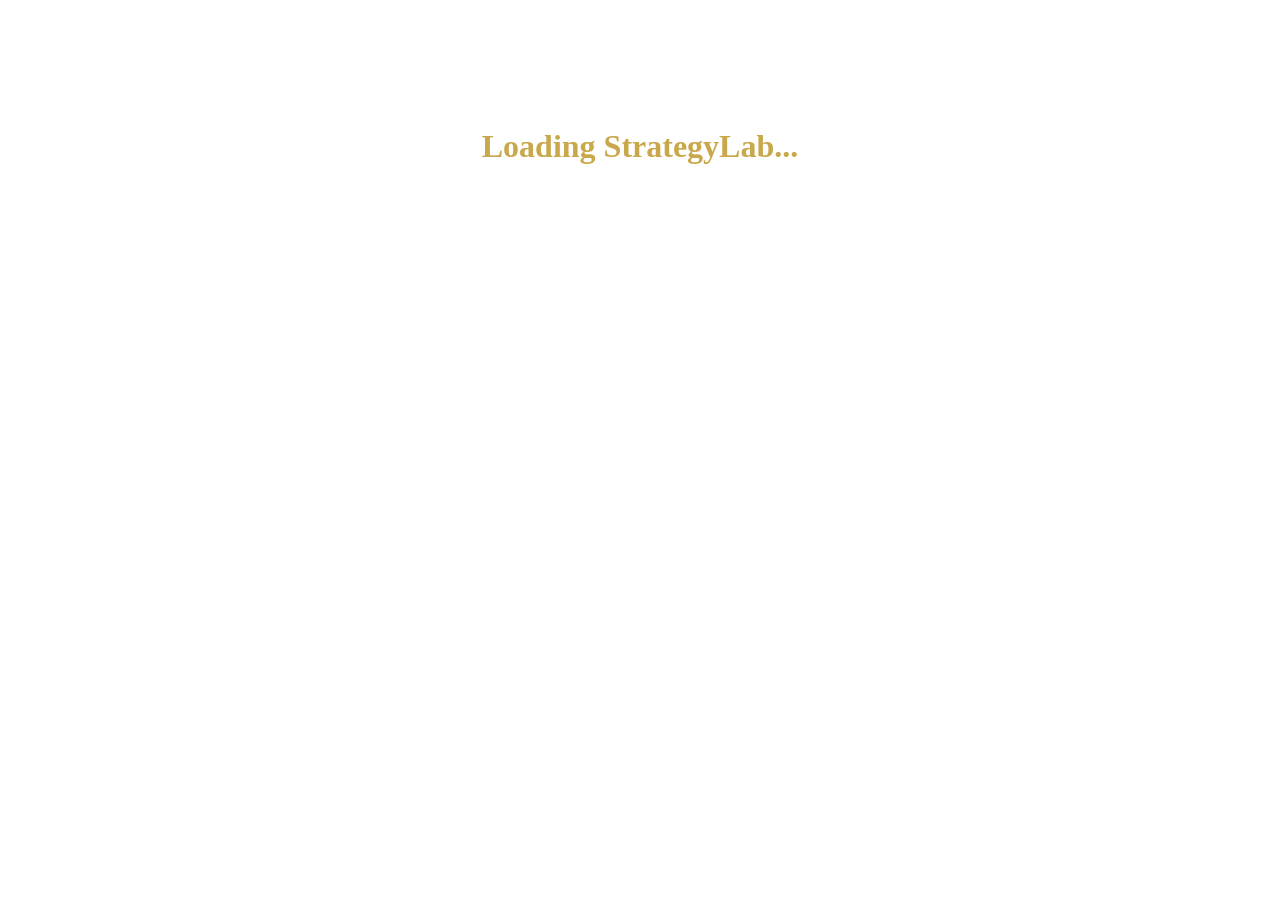
==== index.html @ dde0594e "il" ====
<!DOCTYPE html>
<html lang="en">
<head>
  <meta charset="UTF-8">
  <meta name="viewport" content="width=device-width, initial-scale=1.0, viewport-fit=cover">
  
  <title>StrategyLab | Web, Software, AI & Meta Ads Agency</title>
  <meta name="description" content="Websites, AI automation, and Meta Ads that drive leads.">
  
  <link rel="stylesheet" href="App.css">
  
  <script async src="https://www.googletagmanager.com/gtag/js?id=G-2X0BZXXEEJ"></script>
  <script>
    window.dataLayer = window.dataLayer || [];
    function gtag(){dataLayer.push(arguments);}
    gtag('js', new Date());
    gtag('config', 'G-2X0BZXXEEJ');
  </script>
</head>
<body>
  <div id="root">
    <div style="font-family:Georgia,serif;color:#c9a84c;text-align:center;padding:100px 20px">
      <h1>Loading StrategyLab...</h1>
    </div>
  </div>
  
  <script type="module">
    const React = await import('https://esm.sh/react@18').then(m => m.default);
    const { createRoot } = await import('https://esm.sh/react-dom@18/client');
    const ogl = await import('https://esm.sh/ogl').then(m => m.default);
    const { useState, useEffect, useRef } = React;
    
    function SoftAurora(props) {
      const { speed = 0.4, scale = 1.2, brightness = 0.8, color1 = '#ffffff', color2 = '#c9a84c' } = props;
      const containerRef = useRef(null);
      
      useEffect(() => {
        if (!containerRef.current) return;
        const container = containerRef.current;
        const renderer = new ogl.Renderer({ alpha: true, premultipliedAlpha: false });
        const gl = renderer.gl;
        gl.clearColor(0, 0, 0, 0);

        let program;
        let currentMouse = [0.5, 0.5];
        let targetMouse = [0.5, 0.5];
        
        function hexToVec3(hex) {
          const h = hex.replace('#', '');
          return [parseInt(h.slice(0, 2), 16) / 255, parseInt(h.slice(2, 4), 16) / 255, parseInt(h.slice(4, 6), 16) / 255];
        }

        const vertexShader = `
          attribute vec2 uv;
          attribute vec2 position;
          varying vec2 vUv;
          void main() { vUv = uv; gl_Position = vec4(position, 0, 1); }
        `;

        const fragmentShader = `
          precision highp float;
          uniform float uTime;
          uniform vec3 uResolution;
          uniform float uSpeed;
          uniform float uScale;
          uniform float uBrightness;
          uniform vec3 uColor1;
          uniform vec3 uColor2;
          uniform float uNoiseFreq;
          uniform float uNoiseAmp;
          uniform float uBandHeight;
          uniform float uBandSpread;
          uniform float uOctaveDecay;
          uniform float uLayerOffset;
          uniform float uColorSpeed;
          uniform vec2 uMouse;
          uniform float uMouseInfluence;
          uniform bool uEnableMouse;
          #define TAU 6.28318
          vec3 gradientHash(vec3 p) {
            p = vec3(dot(p, vec3(127.1, 311.7, 234.6)), dot(p, vec3(269.5, 183.3, 198.3)), dot(p, vec3(169.5, 283.3, 156.9)));
            vec3 h = fract(sin(p) * 43758.5453123);
            float phi = acos(2.0 * h.x - 1.0);
            float theta = TAU * h.y;
            return vec3(cos(theta) * sin(phi), sin(theta) * cos(phi), cos(phi));
          }
          float quinticSmooth(float t) { float t2 = t * t; float t3 = t * t2; return 6.0 * t3 * t2 - 15.0 * t2 * t2 + 10.0 * t3; }
          vec3 cosineGradient(float t, vec3 a, vec3 b, vec3 c, vec3 d) { return a + b * cos(TAU * (c * t + d)); }
          float perlin3D(float amplitude, float frequency, float px, float py, float pz) {
            float x = px * frequency; float y = py * frequency;
            float fx = floor(x); float fy = floor(y); float fz = floor(pz);
            float cx = ceil(x); float cy = ceil(y); float cz = ceil(pz);
            vec3 g000 = gradientHash(vec3(fx, fy, fz)); vec3 g100 = gradientHash(vec3(cx, fy, fz));
            vec3 g010 = gradientHash(vec3(fx, cy, fz)); vec3 g110 = gradientHash(vec3(cx, cy, fz));
            vec3 g001 = gradientHash(vec3(fx, fy, cz)); vec3 g101 = gradientHash(vec3(cx, fy, cz));
            vec3 g011 = gradientHash(vec3(fx, cy, cz)); vec3 g111 = gradientHash(vec3(cx, cy, cz));
            float d000 = dot(g000, vec3(x - fx, y - fy, pz - fz)); float d100 = dot(g100, vec3(x - cx, y - fy, pz - fz));
            float d010 = dot(g010, vec3(x - fx, y - cy, pz - fz)); float d110 = dot(g110, vec3(x - cx, y - cy, pz - fz));
            float d001 = dot(g001, vec3(x - fx, y - fy, pz - cz)); float d101 = dot(g101, vec3(x - cx, y - fy, pz - cz));
            float d011 = dot(g011, vec3(x - fx, y - cy, pz - cz)); float d111 = dot(g111, vec3(x - cx, y - cy, pz - cz));
            float sx = quinticSmooth(x - fx); float sy = quinticSmooth(y - fy); float sz = quinticSmooth(pz - fz);
            float lx00 = mix(d000, d100, sx); float lx10 = mix(d010, d110, sx);
            float lx01 = mix(d001, d101, sx); float lx11 = mix(d011, d111, sx);
            float ly0 = mix(lx00, lx10, sy); float ly1 = mix(lx01, lx11, sy);
            return amplitude * mix(ly0, ly1, sz);
          }
          float auroraGlow(float t, vec2 shift) {
            vec2 uv = gl_FragCoord.xy / uResolution.y;
            uv += shift; float noiseVal = 0.0; float freq = uNoiseFreq; float amp = uNoiseAmp;
            vec2 samplePos = uv * uScale;
            for (float i = 0.0; i < 3.0; i += 1.0) { noiseVal += perlin3D(amp, freq, samplePos.x, samplePos.y, t); amp *= uOctaveDecay; freq *= 2.0; }
            float yBand = uv.y * 10.0 - uBandHeight * 10.0;
            return 0.3 * max(exp(uBandSpread * (1.0 - 1.1 * abs(noiseVal + yBand))), 0.0);
          }
          void main() {
            vec2 uv = gl_FragCoord.xy / uResolution.xy; float t = uSpeed * 0.4 * uTime;
            vec2 shift = vec2(0.0);
            if (uEnableMouse) { shift = (uMouse - 0.5) * uMouseInfluence; }
            vec3 col = vec3(0.0);
            col += 0.99 * auroraGlow(t, shift) * cosineGradient(uv.x + uTime * uSpeed * 0.2 * uColorSpeed, vec3(0.5), vec3(0.5), vec3(1.0), vec3(0.3, 0.20, 0.20)) * uColor1;
            col += 0.99 * auroraGlow(t + uLayerOffset, shift) * cosineGradient(uv.x + uTime * uSpeed * 0.1 * uColorSpeed, vec3(0.5), vec3(0.5), vec3(2.0, 1.0, 0.0), vec3(0.5, 0.20, 0.25)) * uColor2;
            col *= uBrightness; float alpha = clamp(length(col), 0.0, 1.0); gl_FragColor = vec4(col, alpha);
          }
        `;

        function handleMouseMove(e) {
          const rect = gl.canvas.getBoundingClientRect();
          targetMouse = [(e.clientX - rect.left) / rect.width, 1.0 - (e.clientY - rect.top) / rect.height];
        }
        function handleMouseLeave() { targetMouse = [0.5, 0.5]; }
        function resize() { renderer.setSize(container.offsetWidth, container.offsetHeight); }
        window.addEventListener('resize', resize);
        resize();

        const geometry = new ogl.Triangle(gl);
        program = new ogl.Program(gl, {
          vertex: vertexShader,
          fragment: fragmentShader,
          uniforms: {
            uTime: { value: 0 },
            uResolution: { value: [gl.canvas.width, gl.canvas.height, gl.canvas.width / gl.canvas.height] },
            uSpeed: { value: speed },
            uScale: { value: scale },
            uBrightness: { value: brightness },
            uColor1: { value: hexToVec3(color1) },
            uColor2: { value: hexToVec3(color2) },
            uNoiseFreq: { value: 2.0 },
            uNoiseAmp: { value: 0.8 },
            uBandHeight: { value: 0.4 },
            uBandSpread: { value: 0.8 },
            uOctaveDecay: { value: 0.15 },
            uLayerOffset: { value: 0 },
            uColorSpeed: { value: 1.0 },
            uMouse: { value: new Float32Array([0.5, 0.5]) },
            uMouseInfluence: { value: 0.15 },
            uEnableMouse: { value: true }
          }
        });

        const mesh = new ogl.Mesh(gl, { geometry, program });
        container.appendChild(gl.canvas);
        gl.canvas.addEventListener('mousemove', handleMouseMove);
        gl.canvas.addEventListener('mouseleave', handleMouseLeave);

        let animationFrameId;
        function update(time) {
          animationFrameId = requestAnimationFrame(update);
          program.uniforms.uTime.value = time * 0.001;
          currentMouse[0] += 0.05 * (targetMouse[0] - currentMouse[0]);
          currentMouse[1] += 0.05 * (targetMouse[1] - currentMouse[1]);
          program.uniforms.uMouse.value[0] = currentMouse[0];
          program.uniforms.uMouse.value[1] = currentMouse[1];
          renderer.render({ scene: mesh });
        }
        requestAnimationFrame(update);

        return () => {
          cancelAnimationFrame(animationFrameId);
          window.removeEventListener('resize', resize);
          gl.canvas.removeEventListener('mousemove', handleMouseMove);
          gl.canvas.removeEventListener('mouseleave', handleMouseLeave);
          container.removeChild(gl.canvas);
        };
      }, []);

      return React.createElement('div', { ref: containerRef, className: 'soft-aurora-container' });
    }

    function App() {
      const [scrolled, setScrolled] = useState(false);
      
      useEffect(() => {
        const handleScroll = () => setScrolled(window.scrollY > 20);
        window.addEventListener('scroll', handleScroll);
        return () => window.removeEventListener('scroll', handleScroll);
      }, []);

      return React.createElement('div', null,
        React.createElement('a', { href: "#main-content", className: "skip-link" }, "Skip to main content"),
        React.createElement('header', { className: `header ${scrolled ? 'scrolled' : ''}`, role: "banner" },
          React.createElement('div', { className: "header-inner container" },
            React.createElement('a', { href: "#home", className: "logo" }, "Strategy", React.createElement('span', { className: "gold" }, "Lab")),
            React.createElement('nav', { className: "nav" },
              React.createElement('a', { href: "#services" }, "Services"),
              React.createElement('a', { href: "#pricing" }, "Pricing"),
              React.createElement('a', { href: "#portfolio" }, "Work"),
              React.createElement('a', { href: "get-a-quote.html" }, "Quote"),
              React.createElement('a', { href: "#contact" }, "Contact")
            )
          )
        ),
        React.createElement('main', { id: "main-content", role: "main" },
          React.createElement('section', { id: "home", className: "hero" },
            React.createElement('div', { className: "hero-background" },
              React.createElement(SoftAurora, { color1: "#ffffff", color2: "#c9a84c" })
            ),
            React.createElement('div', { className: "hero-content" },
              React.createElement('h1', { className: "hero-title" }, 
                "Websites, Ads & AI Systems", React.createElement('br'), 
                React.createElement('span', { className: "gold" }, "That Generate Leads")
              ),
              React.createElement('div', { className: "hero-cta" },
                React.createElement('a', { href: "https://wa.me/233530402249", className: "btn btn-whatsapp btn-hero-primary" }, "WhatsApp — Reach Out"),
                React.createElement('a', { href: "#contact", className: "btn btn-outline btn-hero-secondary" }, "Strategy Call")
              )
            )
          ),
          React.createElement('div', { className: "gold-rule" }),
          React.createElement('section', { className: "section-stats" },
            React.createElement('div', { className: "container" },
              React.createElement('div', { className: "stats-row" },
                React.createElement('div', { className: "stat-card" },
                  React.createElement('span', { className: "stat-num" }, React.createElement('span', { className: "counter", "data-target": "2.4", "data-prefix": "GHS ", "data-suffix": "M+" }, "GHS 0")),
                  React.createElement('span', { className: "stat-label" }, "Revenue generated")
                ),
                React.createElement('div', { className: "stat-card" },
                  React.createElement('span', { className: "stat-num" }, React.createElement('span', { className: "counter", "data-target": "14000", "data-suffix": "+" }, "0")),
                  React.createElement('span', { className: "stat-label" }, "Leads driven")
                ),
                React.createElement('div', { className: "stat-card" },
                  React.createElement('span', { className: "stat-num" }, React.createElement('span', { className: "counter", "data-target": "380", "data-prefix": "GHS ", "data-suffix": "K+" }, "GHS 0")),
                  React.createElement('span', { className: "stat-label" }, "Ad spend managed")
                )
              )
            )
          ),
          React.createElement('div', { className: "gold-rule" }),
          React.createElement('section', { id: "services", className: "section section-dark" },
            React.createElement('div', { className: "container" },
              React.createElement('span', { className: "section-label-tag" }, "What we offer"),
              React.createElement('h2', { className: "section-title" }, "Four pillars of ", React.createElement('em', null, "growth")),
              React.createElement('div', { className: "services-grid" },
                React.createElement('article', { className: "card" }, React.createElement('span', { className: "card-num gold" }, "01"), React.createElement('h3', null, "Web Development"), React.createElement('p', null, "Conversion-first websites and landing funnels."), React.createElement('a', { href: "#contact", className: "link-gold" }, "Get a quote →")),
                React.createElement('article', { className: "card" }, React.createElement('span', { className: "card-num gold" }, "02"), React.createElement('h3', null, "Software Development"), React.createElement('p', null, "Custom web apps and platforms."), React.createElement('a', { href: "#contact", className: "link-gold" }, "Get a quote →")),
                React.createElement('article', { className: "card" }, React.createElement('span', { className: "card-num gold" }, "03"), React.createElement('h3', null, "AI Automation"), React.createElement('p', null, "AI-powered workflows and pipelines."), React.createElement('a', { href: "#contact", className: "link-gold" }, "Get a quote →")),
                React.createElement('article', { className: "card" }, React.createElement('span', { className: "card-num gold" }, "04"), React.createElement('h3', null, "Meta Ads"), React.createElement('p', null, "FB/IG campaigns built for leads."), React.createElement('a', { href: "#contact", className: "link-gold" }, "Get a quote →"))
              ),
              React.createElement('div', { className: "section-cta" },
                React.createElement('a', { href: "https://wa.me/233530402249", className: "btn btn-whatsapp" }, "WhatsApp us"),
                React.createElement('a', { href: "#contact", className: "btn btn-gold" }, "Book strategy call")
              )
            )
          ),
          React.createElement('section', { id: "why-us", className: "section section-light" },
            React.createElement('div', { className: "container container-narrow" },
              React.createElement('span', { className: "section-label-tag" }, "Why StrategyLab"),
              React.createElement('h2', { className: "section-title" }, "Growth-focused ", React.createElement('em', null, "partner")),
              React.createElement('ul', { className: "why-us-list" },
                React.createElement('li', null, React.createElement('strong', { className: "gold" }, "Leads-first"), " — Every decision drives inquiries."),
                React.createElement('li', null, React.createElement('strong', { className: "gold" }, "Modern execution"), " — Professional, device-ready work."),
                React.createElement('li', null, React.createElement('strong', { className: "gold" }, "Clear process"), " — No jargon, you stay in the loop."),
                React.createElement('li', null, React.createElement('strong', { className: "gold" }, "Local expertise"), " — SMEs, gyms, schools, restaurants.")
              )
            )
          ),
          React.createElement('section', { id: "process", className: "section section-dark" },
            React.createElement('div', { className: "container" },
              React.createElement('span', { className: "section-label-tag" }, "How we work"),
              React.createElement('h2', { className: "section-title" }, "From brief to ", React.createElement('em', null, "launch"), " in 4 steps"),
              React.createElement('ol', { className: "process-list" },
                React.createElement('li', { className: "process-step" }, React.createElement('span', { className: "process-num" }, "01"), React.createElement('h3', null, "Discovery"), React.createElement('p', null, "We learn your business and goals.")),
                React.createElement('li', { className: "process-step" }, React.createElement('span', { className: "process-num" }, "02"), React.createElement('h3', null, "Strategy"), React.createElement('p', null, "We define the approach.")),
                React.createElement('li', { className: "process-step" }, React.createElement('span', { className: "process-num" }, "03"), React.createElement('h3', null, "Build & Launch"), React.createElement('p', null, "We design and launch.")),
                React.createElement('li', { className: "process-step" }, React.createElement('span', { className: "process-num" }, "04"), React.createElement('h3', null, "Optimize"), React.createElement('p', null, "We monitor and improve."))
              )
            )
          ),
          React.createElement('section', { id: "pricing", className: "section section-light" },
            React.createElement('div', { className: "container" },
              React.createElement('span', { className: "section-label-tag" }, "Pricing"),
              React.createElement('h2', { className: "section-title" }, "Pricing that fits your ", React.createElement('em', null, "budget")),
              React.createElement('div', { className: "pricing-dual" },
                React.createElement('article', { className: "pricing-dual-card" }, React.createElement('h3', { className: "pricing-dual-title" }, "One-time projects"), React.createElement('p', { className: "pricing-dual-note" }, "Fixed scope for launches."), React.createElement('a', { href: "get-a-quote.html", className: "btn btn-gold btn-full" }, "Get estimate")),
                React.createElement('article', { className: "pricing-dual-card pricing-dual-card--accent" }, React.createElement('h3', { className: "pricing-dual-title" }, "Monthly retainers"), React.createElement('p', { className: "pricing-dual-note" }, "Consistency and growth."), React.createElement('a', { href: "#contact", className: "btn btn-outline btn-full btn-outline--dark" }, "Book strategy call"))
              ),
              React.createElement('div', { className: "pricing-grid" },
                React.createElement('article', { className: "pricing-card" }, React.createElement('h3', { className: "pricing-name" }, "Launch"), React.createElement('p', { className: "pricing-for" }, "Social consistency"), React.createElement('ul', { className: "pricing-features" }, React.createElement('li', null, "Content calendar"), React.createElement('li', null, "Creative direction"), React.createElement('li', null, "Performance snapshot"))),
                React.createElement('article', { className: "pricing-card pricing-card--featured" }, React.createElement('span', { className: "pricing-ribbon" }, "Most booked"), React.createElement('h3', { className: "pricing-name" }, "Growth"), React.createElement('p', { className: "pricing-for" }, "Organic + paid"), React.createElement('ul', { className: "pricing-features" }, React.createElement('li', null, "Everything in Launch"), React.createElement('li', null, "Paid ads setup"), React.createElement('li', null, "Bi-weekly reviews"), React.createElement('li', null, "Landing alignment"))),
                React.createElement('article', { className: "pricing-card" }, React.createElement('h3', { className: "pricing-name" }, "Scale"), React.createElement('p', { className: "pricing-for" }, "Aggressive growth"), React.createElement('ul', { className: "pricing-features" }, React.createElement('li', null, "Multi-platform content"), React.createElement('li', null, "Full-funnel ads"), React.createElement('li', null, "Priority turnaround")))
              )
            )
          ),
          React.createElement('section', { id: "portfolio", className: "section section-reveal" },
            React.createElement('div', { className: "container" },
              React.createElement('span', { className: "section-label-tag" }, "Selected work"),
              React.createElement('h2', { className: "section-title" }, "Live projects"),
              React.createElement('div', { className: "portfolio-grid" },
                React.createElement('a', { href: "https://kaizennights.com/", target: "_blank", rel: "noopener noreferrer", className: "portfolio-card" }, React.createElement('h3', null, "Kaizen Nights"), React.createElement('span', { className: "portfolio-cat" }, "Events · Web Dev")),
                React.createElement('a', { href: "https://rodbak.github.io/EATME/", target: "_blank", rel: "noopener noreferrer", className: "portfolio-card" }, React.createElement('h3', null, "EAT ME"), React.createElement('span', { className: "portfolio-cat" }, "Food · Web Dev")),
                React.createElement('a', { href: "https://rodbak.github.io/BoothAndBeyond/", target: "_blank", rel: "noopener noreferrer", className: "portfolio-card" }, React.createElement('h3', null, "Booths & Beyond"), React.createElement('span', { className: "portfolio-cat" }, "Events · Branding")),
                React.createElement('a', { href: "https://rodbak.github.io/OneManThousandWebsite/", target: "_blank", rel: "noopener noreferrer", className: "portfolio-card" }, React.createElement('h3', null, "One Man Thousand"), React.createElement('span', { className: "portfolio-cat" }, "Community · Web Dev")),
                React.createElement('a', { href: "https://tmtodds.vercel.app/", target: "_blank", rel: "noopener noreferrer", className: "portfolio-card" }, React.createElement('h3', null, "TMTODDS"), React.createElement('span', { className: "portfolio-cat" }, "Sports · Software")),
                React.createElement('a', { href: "https://tmtvotes.vercel.app/", target: "_blank", rel: "noopener noreferrer", className: "portfolio-card" }, React.createElement('h3', null, "TMT Votes"), React.createElement('span', { className: "portfolio-cat" }, "Web App · Software"))
              )
            )
          ),
          React.createElement('section', { id: "contact", className: "contact-section" },
            React.createElement('div', { className: "container container-narrow" },
              React.createElement('span', { className: "section-label-tag" }, "Get in touch"),
              React.createElement('h2', { className: "section-title" }, "Ready to ", React.createElement('em', null, "grow")),
              React.createElement('div', { className: "contact-grid" },
                React.createElement('div', { className: "contact-aside" },
                  React.createElement('a', { href: "https://wa.me/233530402249", className: "btn btn-whatsapp btn-full" }, "WhatsApp — Chat now"),
                  React.createElement('div', { className: "contact-info" },
                    React.createElement('p', null, React.createElement('strong', { className: "gold" }, "WhatsApp:"), React.createElement('br'), React.createElement('a', { href: "https://wa.me/233530402249" }, "+233 530 402 249")),
                    React.createElement('p', null, React.createElement('strong', { className: "gold" }, "Email:"), React.createElement('br'), React.createElement('a', { href: "mailto:bakorodolph@gmail.com" }, "bakorodolph@gmail.com"))
                  )
                ),
                React.createElement('form', { className: "contact-form", action: "https://formspree.io/f/xjgayrwe", method: "post" },
                  React.createElement('label', { htmlFor: "name" }, "Name"),
                  React.createElement('input', { type: "text", id: "name", name: "name", required: true, placeholder: "Your name" }),
                  React.createElement('label', { htmlFor: "contact-email" }, "Email"),
                  React.createElement('input', { type: "email", id: "contact-email", name: "email", required: true, placeholder: "you@company.com" }),
                  React.createElement('label', { htmlFor: "service" }, "Service needed"),
                  React.createElement('select', { id: "service", name: "service", required: true },
                    React.createElement('option', { value: "" }, "Select one"),
                    React.createElement('option', { value: "Web Development" }, "Web Development"),
                    React.createElement('option', { value: "Software Development" }, "Software Development"),
                    React.createElement('option', { value: "AI & System Automation" }, "AI & System Automation"),
                    React.createElement('option', { value: "Meta Ads" }, "Meta Ads")
                  ),
                  React.createElement('button', { type: "submit", className: "btn btn-gold btn-full" }, "Send request")
                )
              )
            )
          )
        ),
        React.createElement('footer', { className: "footer" },
          React.createElement('div', { className: "container footer-inner" },
            React.createElement('a', { href: "#home", className: "logo" }, "Strategy", React.createElement('span', { className: "gold" }, "Lab")),
            React.createElement('p', { className: "footer-tagline" }, "Web, software, AI & ads for lead generation in Ghana."),
            React.createElement('nav', { className: "footer-nav" },
              React.createElement('a', { href: "#services" }, "Services"),
              React.createElement('a', { href: "#pricing" }, "Pricing"),
              React.createElement('a', { href: "#portfolio" }, "Work"),
              React.createElement('a', { href: "get-a-quote.html" }, "Quote"),
              React.createElement('a', { href: "#contact" }, "Contact")
            ),
            React.createElement('p', { className: "footer-copy" }, "© 2026 StrategyLab. All rights reserved.")
          )
        )
      );
    }

    createRoot(document.getElementById('root')).render(React.createElement(App));
  </script>
</body>
</html>
---- App.css ----
/* StrategyLab — Minimalist White + Gold Redesign
   Light background with aurora accents */

@import url('https://fonts.googleapis.com/css2?family=Cormorant+Garamond:ital,wght@0,300;0,400;1,300;1,400&family=Syne:wght@500;600;700;800&family=Plus+Jakarta+Sans:ital,wght@0,400;0,500;0,600;0,700;1,500&display=swap');

:root {
  --bg: #ffffff;
  --bg-elev: #fafafa;
  --bg-card: #ffffff;
  --bg-card-2: #f5f5f5;
  --surface: rgba(0, 0, 0, 0.02);
  --surface-2: rgba(0, 0, 0, 0.04);
  --text: #1a1a1a;
  --text-muted: #555555;
  --text-muted-2: #777777;
  --border: rgba(0, 0, 0, 0.08);
  --border-2: rgba(0, 0, 0, 0.12);
  --gold: #c9a84c;
  --gold-light: #e8c96a;
  --gold-dim: #a88b3d;
  --gold-pale: rgba(201, 168, 76, 0.1);
  --shadow: 0 4px 24px rgba(0, 0, 0, 0.08);
  --shadow-soft: 0 2px 12px rgba(0, 0, 0, 0.05);
  --radius: 16px;
  --container: 1120px;
  --section-y: clamp(3rem, 5vw, 4.5rem);
  --header-h: 64px;
}

*, *::before, *::after {
  box-sizing: border-box;
}

html {
  scroll-behavior: smooth;
  -webkit-text-size-adjust: 100%;
}

body {
  margin: 0;
  font-family: 'Plus Jakarta Sans', system-ui, sans-serif;
  color: var(--text);
  background: var(--bg);
  line-height: 1.6;
  min-height: 100vh;
  -webkit-font-smoothing: antialiased;
}

/* Skip link */
.skip-link {
  position: absolute;
  top: -100%;
  left: 1rem;
  z-index: 9999;
  background: var(--gold);
  color: #000;
  padding: 0.5rem 1rem;
  border-radius: var(--radius);
  font-weight: 700;
  font-size: 0.875rem;
  text-decoration: none;
}

.skip-link:focus {
  top: 1rem;
}

.container {
  width: 100%;
  max-width: var(--container);
  margin-inline: auto;
  padding-inline: clamp(1rem, 4vw, 2rem);
}

.container-narrow {
  max-width: 720px;
}

.gold { color: var(--gold); }

/* Header */
.header {
  position: fixed;
  top: 0;
  left: 0;
  right: 0;
  z-index: 500;
  height: var(--header-h);
  background: rgba(255, 255, 255, 0.85);
  backdrop-filter: blur(12px);
  border-bottom: 1px solid transparent;
  transition: background 0.3s, border-color 0.3s;
}

.header.scrolled {
  background: rgba(255, 255, 255, 0.96);
  border-color: var(--border);
}

.header-inner {
  height: 100%;
  display: flex;
  align-items: center;
  justify-content: space-between;
  gap: 1.5rem;
}

.logo {
  font-family: 'Syne', system-ui, sans-serif;
  font-size: 1.1rem;
  font-weight: 800;
  letter-spacing: 0.04em;
  text-transform: uppercase;
  color: var(--text);
  text-decoration: none;
}

.logo .gold { color: var(--gold); }

.nav {
  display: flex;
  align-items: center;
  gap: 1.75rem;
}

.nav a {
  font-size: 0.8rem;
  letter-spacing: 0.06em;
  text-transform: uppercase;
  font-weight: 600;
  color: var(--text-muted);
  text-decoration: none;
  transition: color 0.2s;
}

.nav a:hover { color: var(--gold); }

.locale-controls {
  display: flex;
  gap: 0.5rem;
}

.locale-select {
  font-size: 0.72rem;
  padding: 0.3rem 0.55rem;
  background: var(--surface);
  border: 1px solid var(--border);
  border-radius: 8px;
  color: var(--text-muted);
  cursor: pointer;
  font-weight: 600;
}

.menu-btn {
  display: none;
  flex-direction: column;
  justify-content: center;
  gap: 5px;
  width: 40px;
  height: 40px;
  background: none;
  border: none;
  cursor: pointer;
}

.menu-btn span {
  display: block;
  width: 100%;
  height: 2px;
  background: var(--text);
  border-radius: 2px;
}

.nav-mobile {
  display: none;
  flex-direction: column;
  gap: 0.5rem;
  padding: 1rem;
  background: var(--bg);
  border-bottom: 1px solid var(--border);
}

.nav-mobile.open { display: flex; }

.nav-mobile a {
  font-size: 0.9rem;
  font-weight: 600;
  color: var(--text-muted);
  text-decoration: none;
  padding: 0.5rem 0;
  border-bottom: 1px solid var(--border);
}

/* Buttons */
.btn {
  display: inline-flex;
  align-items: center;
  justify-content: center;
  gap: 0.45rem;
  padding: 0.7rem 1.5rem;
  border-radius: 999px;
  font-family: inherit;
  font-weight: 700;
  font-size: 0.875rem;
  text-decoration: none;
  cursor: pointer;
  border: none;
  transition: all 0.2s;
  white-space: nowrap;
}

.btn:hover { transform: translateY(-2px); }

.btn-gold {
  background: var(--gold);
  color: #000;
}

.btn-gold:hover {
  background: var(--gold-light);
  box-shadow: 0 4px 16px rgba(201, 168, 76, 0.25);
}

.btn-outline {
  background: transparent;
  color: var(--text);
  border: 1.5px solid var(--border);
}

.btn-outline:hover {
  border-color: var(--gold);
  color: var(--gold);
}

.btn-outline--dark {
  border-color: var(--border-2);
  color: var(--text);
}

.btn-outline--dark:hover {
  border-color: var(--gold);
  color: var(--gold);
}

.btn-whatsapp {
  background: #25d366;
  color: #fff;
}

.btn-whatsapp:hover {
  background: #1ebe5c;
}

.btn-sm { padding: 0.48rem 1.1rem; font-size: 0.78rem; }
.btn-full { width: 100%; justify-content: center; }
.btn-hero-primary { padding: 0.85rem 2rem; font-size: 1rem; }
.btn-hero-secondary { padding: 0.85rem 2rem; font-size: 1rem; }

/* Sections */
.section {
  padding: var(--section-y) 0;
}

.section-dark {
  background: rgba(0, 0, 0, 0.02);
}

.section-light {
  background: rgba(0, 0, 0, 0.015);
}

/* Typography */
.section-title {
  font-family: 'Syne', system-ui, sans-serif;
  font-size: clamp(1.8rem, 3.8vw, 2.6rem);
  font-weight: 800;
  letter-spacing: -0.03em;
  text-align: center;
  margin: 0 0 0.5rem;
}

.section-title em {
  font-style: italic;
  font-family: 'Cormorant Garamond', Georgia, serif;
  color: var(--gold-light);
}

.section-label-tag {
  font-size: 0.65rem;
  letter-spacing: 0.22em;
  text-transform: uppercase;
  color: var(--gold);
  font-weight: 600;
  text-align: center;
  display: block;
  margin-bottom: 0.5rem;
}

/* HERO with Aurora Background */
.hero {
  min-height: 100vh;
  display: flex;
  align-items: center;
  justify-content: center;
  position: relative;
  padding-top: calc(var(--header-h) + 2rem);
}

.hero-background {
  position: absolute;
  inset: 0;
  z-index: 0;
}

.hero-content {
  position: relative;
  z-index: 1;
  text-align: center;
  max-width: 800px;
  padding: 0 clamp(1rem, 4vw, 2rem);
}

.hero-title {
  font-family: 'Cormorant Garamond', Georgia, serif;
  font-size: clamp(2.8rem, 7vw, 4.8rem);
  font-weight: 300;
  line-height: 1.08;
  letter-spacing: -0.01em;
  margin: 0 0 2rem;
  color: var(--text);
}

.hero-title .gold {
  font-style: italic;
  color: var(--gold-light);
}

.hero-cta {
  display: flex;
  gap: 0.75rem;
  justify-content: center;
  flex-wrap: wrap;
}

/* Gold Rule */
.gold-rule {
  height: 1px;
  background: linear-gradient(to right, transparent, var(--gold-dim) 30%, var(--gold) 50%, var(--gold-dim) 70%, transparent);
}

/* Stats */
.section-stats {
  padding: clamp(2.5rem, 5vw, 4rem) 0;
}

.stats-row {
  display: grid;
  grid-template-columns: repeat(3, 1fr);
  gap: 1px;
  background: var(--border);
  border: 1px solid var(--border);
  max-width: var(--container);
  margin-inline: auto;
}

.stat-card {
  background: var(--bg-card);
  padding: 2rem 1.5rem;
  text-align: center;
}

.stat-num {
  display: block;
  font-family: 'Cormorant Garamond', Georgia, serif;
  font-size: clamp(2.4rem, 5vw, 3.2rem);
  font-style: italic;
  color: var(--gold);
  line-height: 1;
  margin-bottom: 0.4rem;
}

.stat-label {
  font-size: 0.68rem;
  letter-spacing: 0.14em;
  text-transform: uppercase;
  color: var(--text-muted);
  font-weight: 700;
}

@media (max-width: 760px) {
  .stats-row { grid-template-columns: 1fr; }
}

/* Cards */
.card, .pricing-card {
  background: var(--bg-card);
  border: 1px solid var(--border);
  border-radius: var(--radius);
  box-shadow: var(--shadow);
  padding: 1.5rem;
  transition: transform 0.2s, box-shadow 0.2s, border-color 0.2s;
}

.card:hover, .pricing-card:hover {
  transform: translateY(-3px);
  border-color: var(--gold);
}

.card-num {
  display: inline-flex;
  align-items: center;
  justify-content: center;
  width: 36px;
  height: 36px;
  border-radius: 10px;
  border: 1px solid var(--gold-pale);
  background: var(--gold-pale);
  font-family: 'Syne', system-ui, sans-serif;
  font-weight: 800;
  font-size: 0.85rem;
  color: var(--gold);
}

.card h3 {
  font-family: 'Syne', system-ui, sans-serif;
  margin: 0.9rem 0 0.5rem;
  font-weight: 800;
  letter-spacing: -0.02em;
}

.card p { margin: 0 0 0.75rem; color: var(--text-muted); }

.link-gold { 
  color: var(--text); 
  font-weight: 700;
  text-decoration: none;
}

.link-gold:hover { color: var(--gold); }

/* Services Grid */
.services-grid {
  display: grid;
  grid-template-columns: repeat(4, 1fr);
  gap: 1rem;
}

@media (max-width: 920px) {
  .services-grid { grid-template-columns: repeat(2, 1fr); }
}

@media (max-width: 580px) {
  .services-grid { grid-template-columns: 1fr; }
}

/* Portfolio */
.portfolio-grid {
  display: grid;
  grid-template-columns: repeat(3, 1fr);
  gap: 1rem;
  max-width: 1080px;
  margin: 0 auto;
}

@media (max-width: 920px) {
  .portfolio-grid { grid-template-columns: repeat(2, 1fr); }
}

@media (max-width: 580px) {
  .portfolio-grid { grid-template-columns: 1fr; }
}

.portfolio-card {
  background: var(--bg-card);
  border: 1px solid var(--border);
  border-radius: var(--radius);
  padding: 1.5rem;
  text-decoration: none;
  color: inherit;
  transition: transform 0.2s, border-color 0.2s;
}

.portfolio-card:hover {
  transform: translateY(-2px);
  border-color: var(--gold);
}

.portfolio-card h3 {
  font-family: 'Syne', system-ui, sans-serif;
  margin: 0 0 0.3rem;
  font-weight: 800;
}

.portfolio-cat {
  font-size: 0.7rem;
  letter-spacing: 0.1em;
  text-transform: uppercase;
  color: var(--text-muted);
}

/* Pricing */
.pricing-dual {
  display: grid;
  grid-template-columns: repeat(2, 1fr);
  gap: 1rem;
  max-width: 900px;
  margin: 0 auto 1.5rem;
}

@media (max-width: 760px) {
  .pricing-dual { grid-template-columns: 1fr; }
}

.pricing-dual-card {
  background: var(--bg-card);
  border: 1px solid var(--border);
  border-radius: var(--radius);
  padding: 1.5rem;
}

.pricing-dual-card--accent {
  border-color: var(--gold);
  background: var(--gold-pale);
}

.pricing-dual-title {
  margin: 0 0 0.3rem;
  font-weight: 800;
  font-family: 'Syne', system-ui, sans-serif;
}

.pricing-dual-note {
  margin: 0 0 0.75rem;
  color: var(--text-muted);
}

.pricing-grid {
  display: grid;
  grid-template-columns: repeat(3, 1fr);
  gap: 1rem;
  max-width: 1080px;
  margin: 0 auto;
}

@media (max-width: 980px) {
  .pricing-grid { grid-template-columns: 1fr; }
}

.pricing-card--featured {
  border-color: var(--gold);
  background: var(--gold-pale);
}

.pricing-ribbon {
  position: absolute;
  top: 1rem;
  right: 1rem;
  padding: 0.3rem 0.65rem;
  border-radius: 999px;
  font-size: 0.65rem;
  font-weight: 800;
  background: var(--gold);
  color: #000;
}

.pricing-card-head { margin: 0 0 0.6rem; }

.pricing-name { margin: 0 0 0.25rem; font-family: 'Syne', system-ui, sans-serif; font-weight: 800; }

.pricing-for { margin: 0; color: var(--text-muted); font-weight: 600; }

.pricing-features {
  margin: 0 0 1rem;
  padding-left: 1.2rem;
  color: var(--text-muted);
}

.pricing-features li { margin: 0.35rem 0; }

/* Process */
.process-list {
  display: grid;
  grid-template-columns: repeat(4, 1fr);
  gap: 1rem;
  max-width: 100%;
  list-style: none;
  padding: 0;
  margin: 0;
}

@media (max-width: 920px) {
  .process-list { grid-template-columns: repeat(2, 1fr); }
}

@media (max-width: 580px) {
  .process-list { grid-template-columns: 1fr; }
}

.process-step {
  background: var(--bg-card);
  border: 1px solid var(--border);
  border-radius: var(--radius);
  padding: 1.5rem;
  transition: background 0.2s;
}

.process-step:hover { background: var(--bg-card-2); }

.process-num {
  display: block;
  font-family: 'Cormorant Garamond', Georgia, serif;
  font-style: italic;
  font-size: 2rem;
  color: var(--gold);
}

/* Why Us List */
.why-us-list {
  max-width: 680px;
  margin: 1.5rem auto 0;
  padding-left: 1.2rem;
}

.why-us-list li { margin: 0.5rem 0; }
.why-us-list li::marker { color: var(--gold); }

/* Contact */
.contact-section {
  padding: var(--section-y) 0;
}

.contact-grid {
  display: grid;
  grid-template-columns: 5fr 7fr;
  gap: 1.5rem;
}

@media (max-width: 920px) {
  .contact-grid { grid-template-columns: 1fr; }
}

.contact-form {
  background: var(--bg-card);
  border: 1px solid var(--border);
  border-radius: var(--radius);
  padding: 1.5rem;
}

.contact-info p {
  margin: 0 0 0.8rem;
  color: var(--text-muted);
}

.contact-info a {
  color: var(--text);
  text-decoration: none;
}

/* Forms */
label {
  display: block;
  margin: 0.65rem 0 0.35rem;
  color: var(--text-muted);
  font-weight: 700;
  font-size: 0.85rem;
}

input, select {
  width: 100%;
  padding: 0.8rem 1rem;
  border-radius: var(--radius);
  border: 1px solid var(--border);
  background: var(--surface);
  color: var(--text);
  font: inherit;
  outline: none;
}

input:focus, select:focus {
  border-color: var(--gold);
  box-shadow: 0 0 0 3px var(--gold-pale);
}

/* Footer */
.footer {
  padding: 2.5rem 0 3rem;
  border-top: 1px solid var(--border);
  background: var(--surface);
}

.footer-inner {
  display: flex;
  flex-direction: column;
  align-items: center;
  gap: 1rem;
  text-align: center;
}

.footer-tagline {
  margin: 0;
  color: var(--text-muted);
  font-weight: 600;
  font-size: 0.9rem;
}

.footer-nav {
  display: flex;
  flex-wrap: wrap;
  gap: 1rem;
  justify-content: center;
}

.footer-nav a {
  color: var(--text-muted);
  font-weight: 600;
  text-decoration: none;
}

.footer-nav a:hover { color: var(--gold); }

.footer-copy {
  margin: 0.5rem 0 0;
  color: var(--text-muted-2);
  font-size: 0.85rem;
}

/* Section CTA */
.section-cta {
  display: flex;
  gap: 0.75rem;
  justify-content: center;
  margin-top: 2rem;
  flex-wrap: wrap;
}

/* Responsive Navigation */
@media (max-width: 980px) {
  .nav { display: none; }
  .menu-btn { display: flex; }
}

/* Aurora container */
.soft-aurora-container {
  width: 100%;
  height: 100%;
}

/* Reduced Motion */
@media (prefers-reduced-motion: reduce) {
  * { transition: none !important; }
}
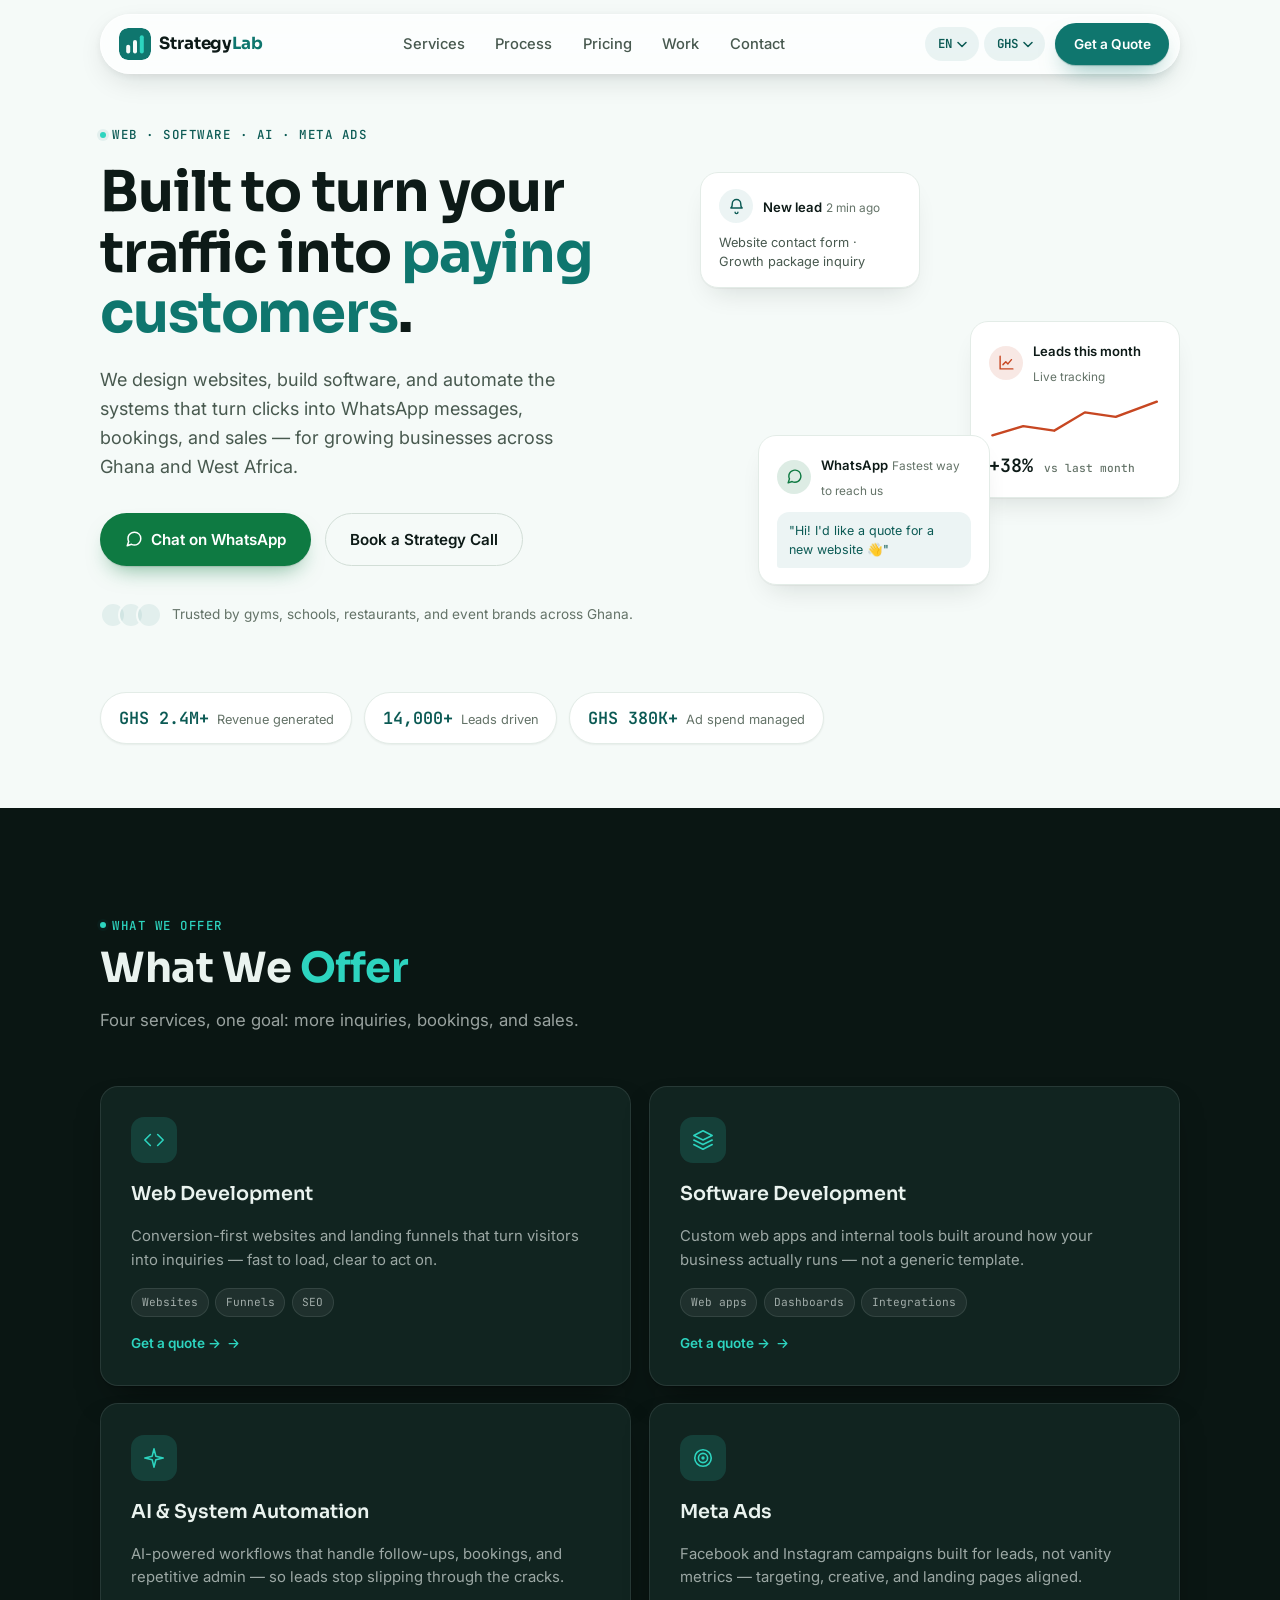
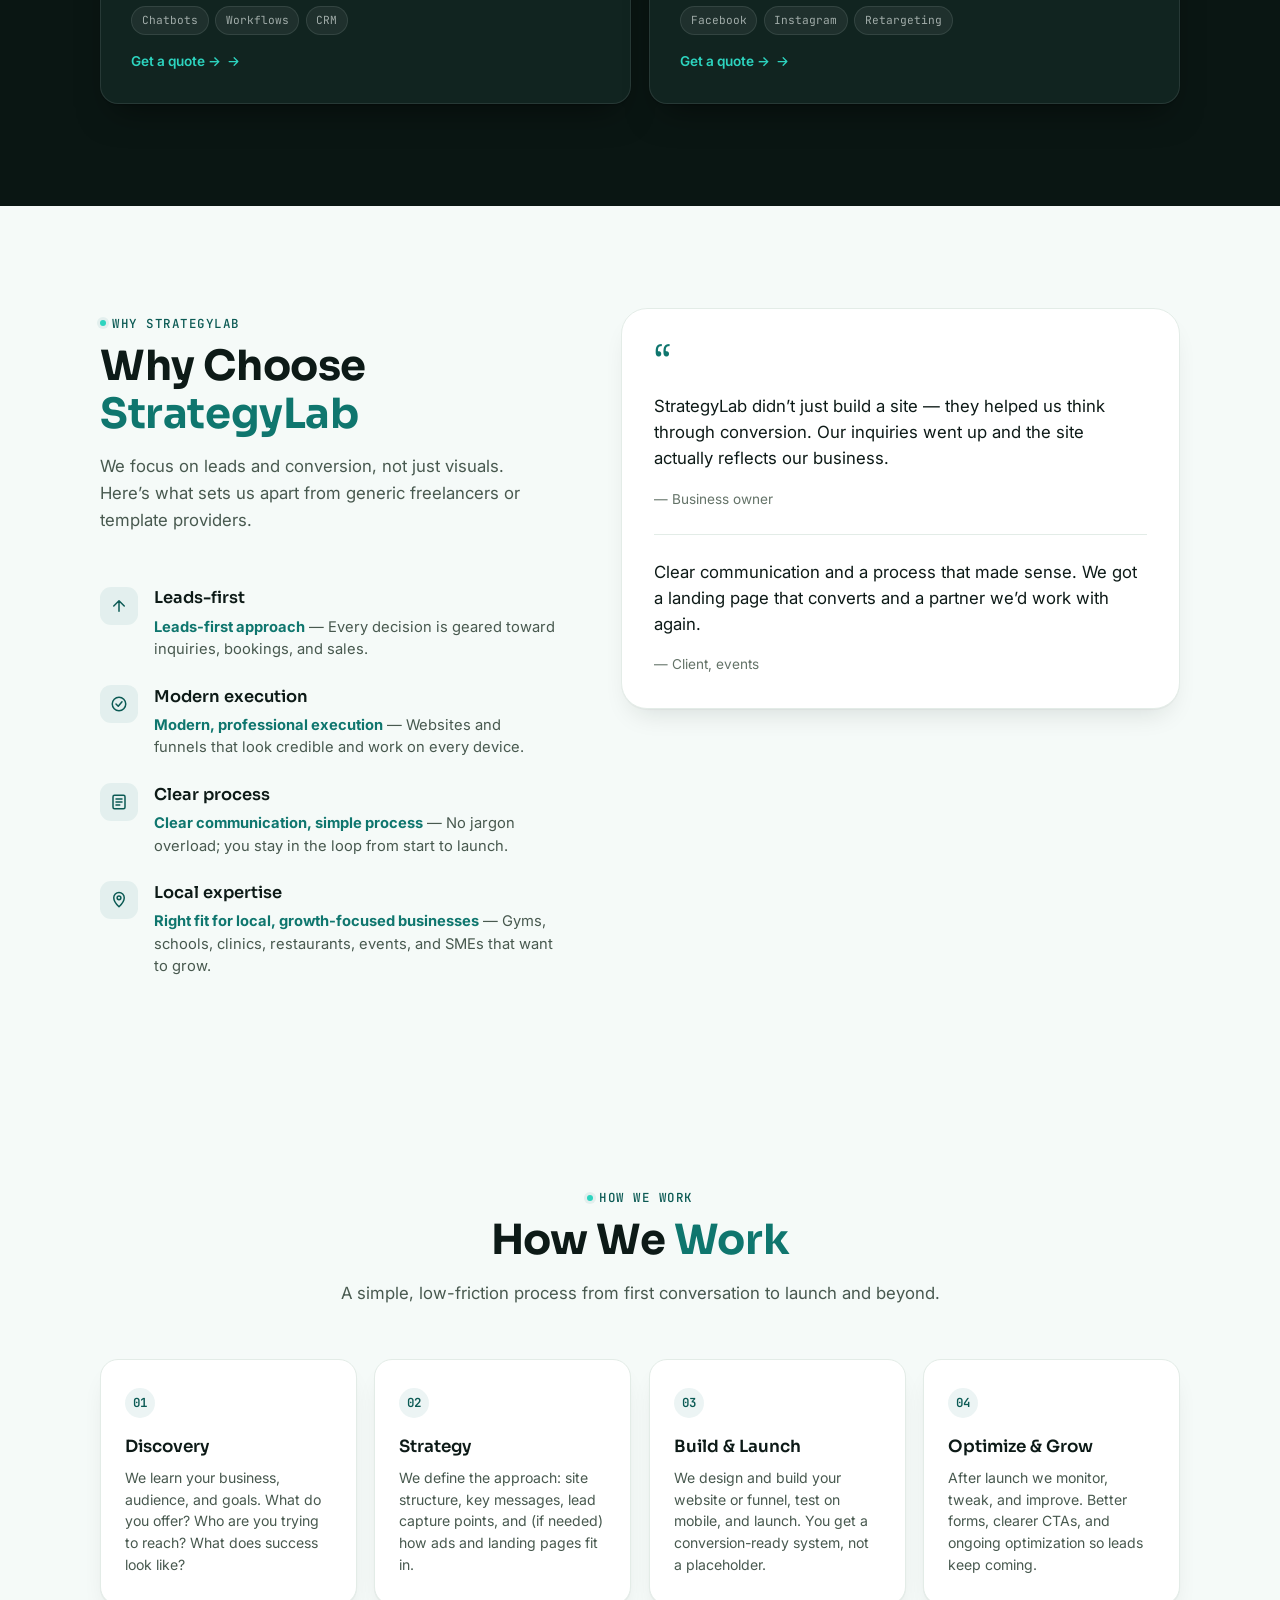
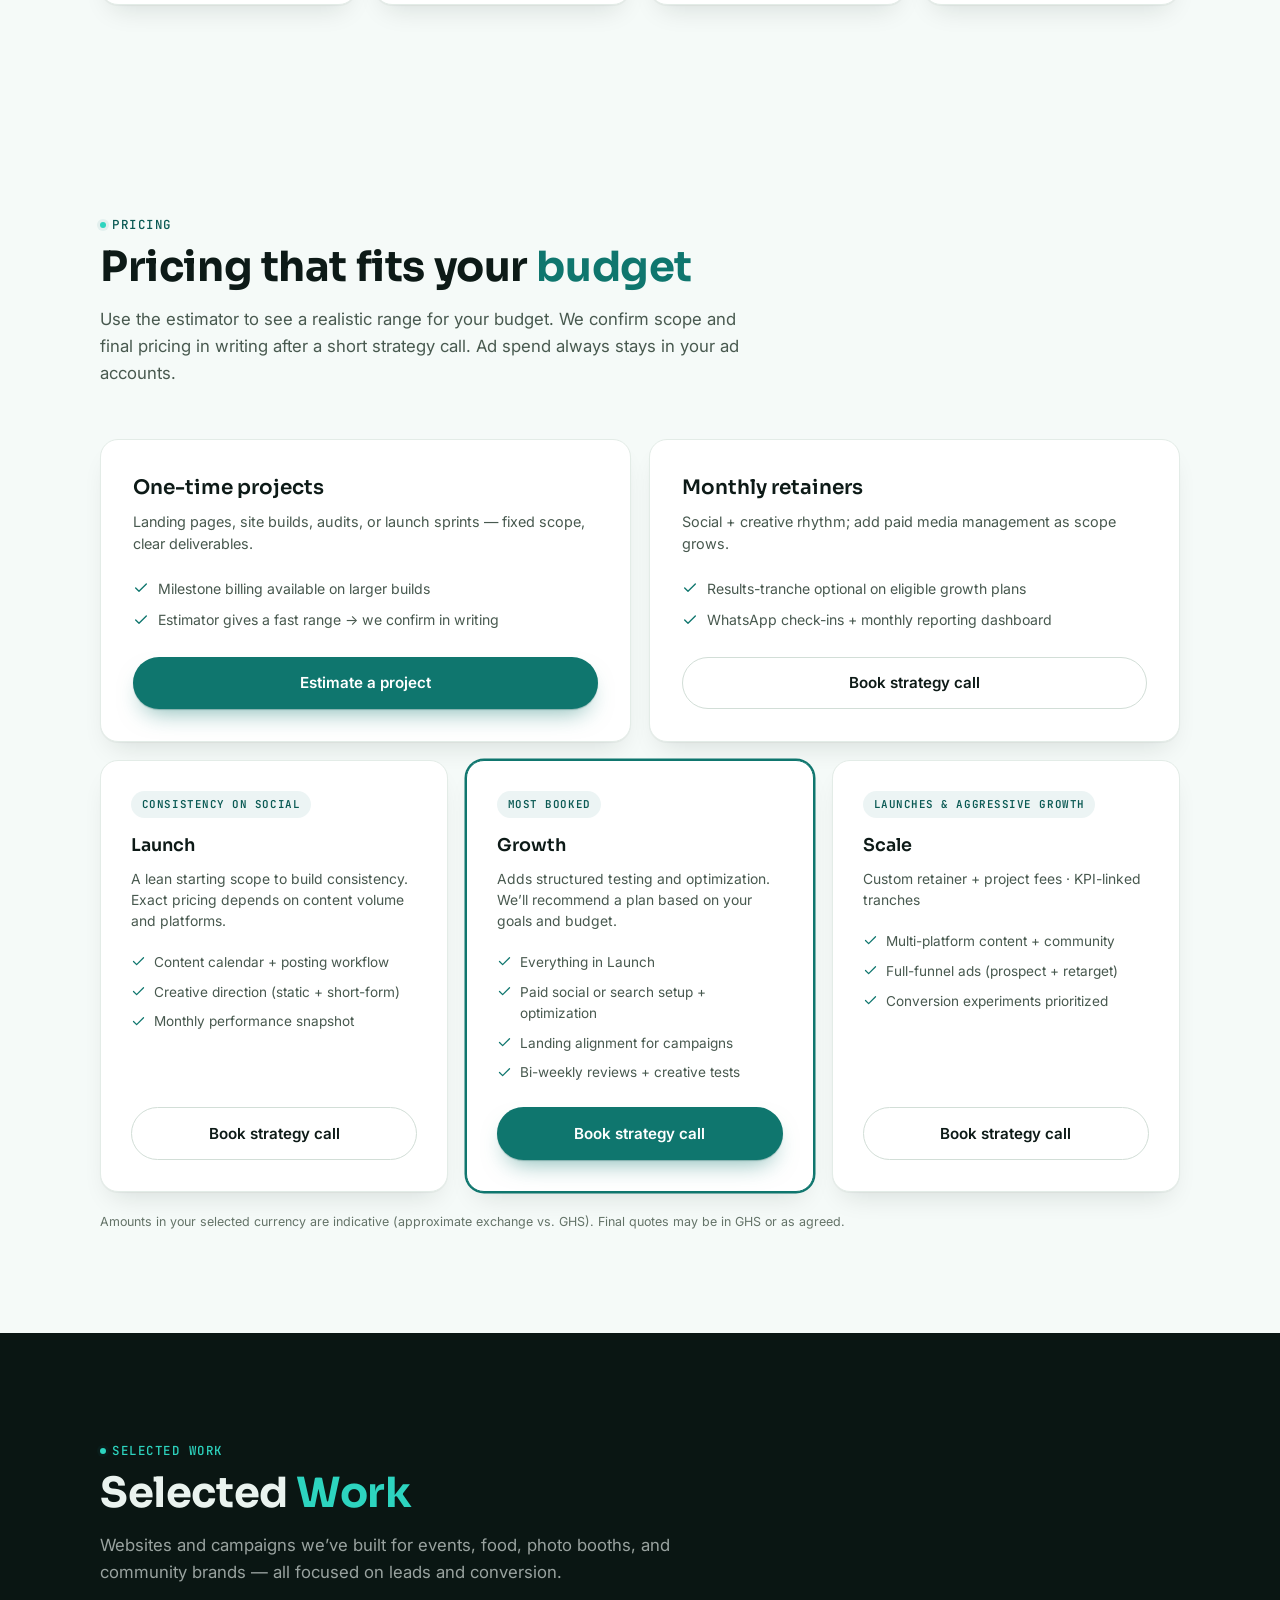
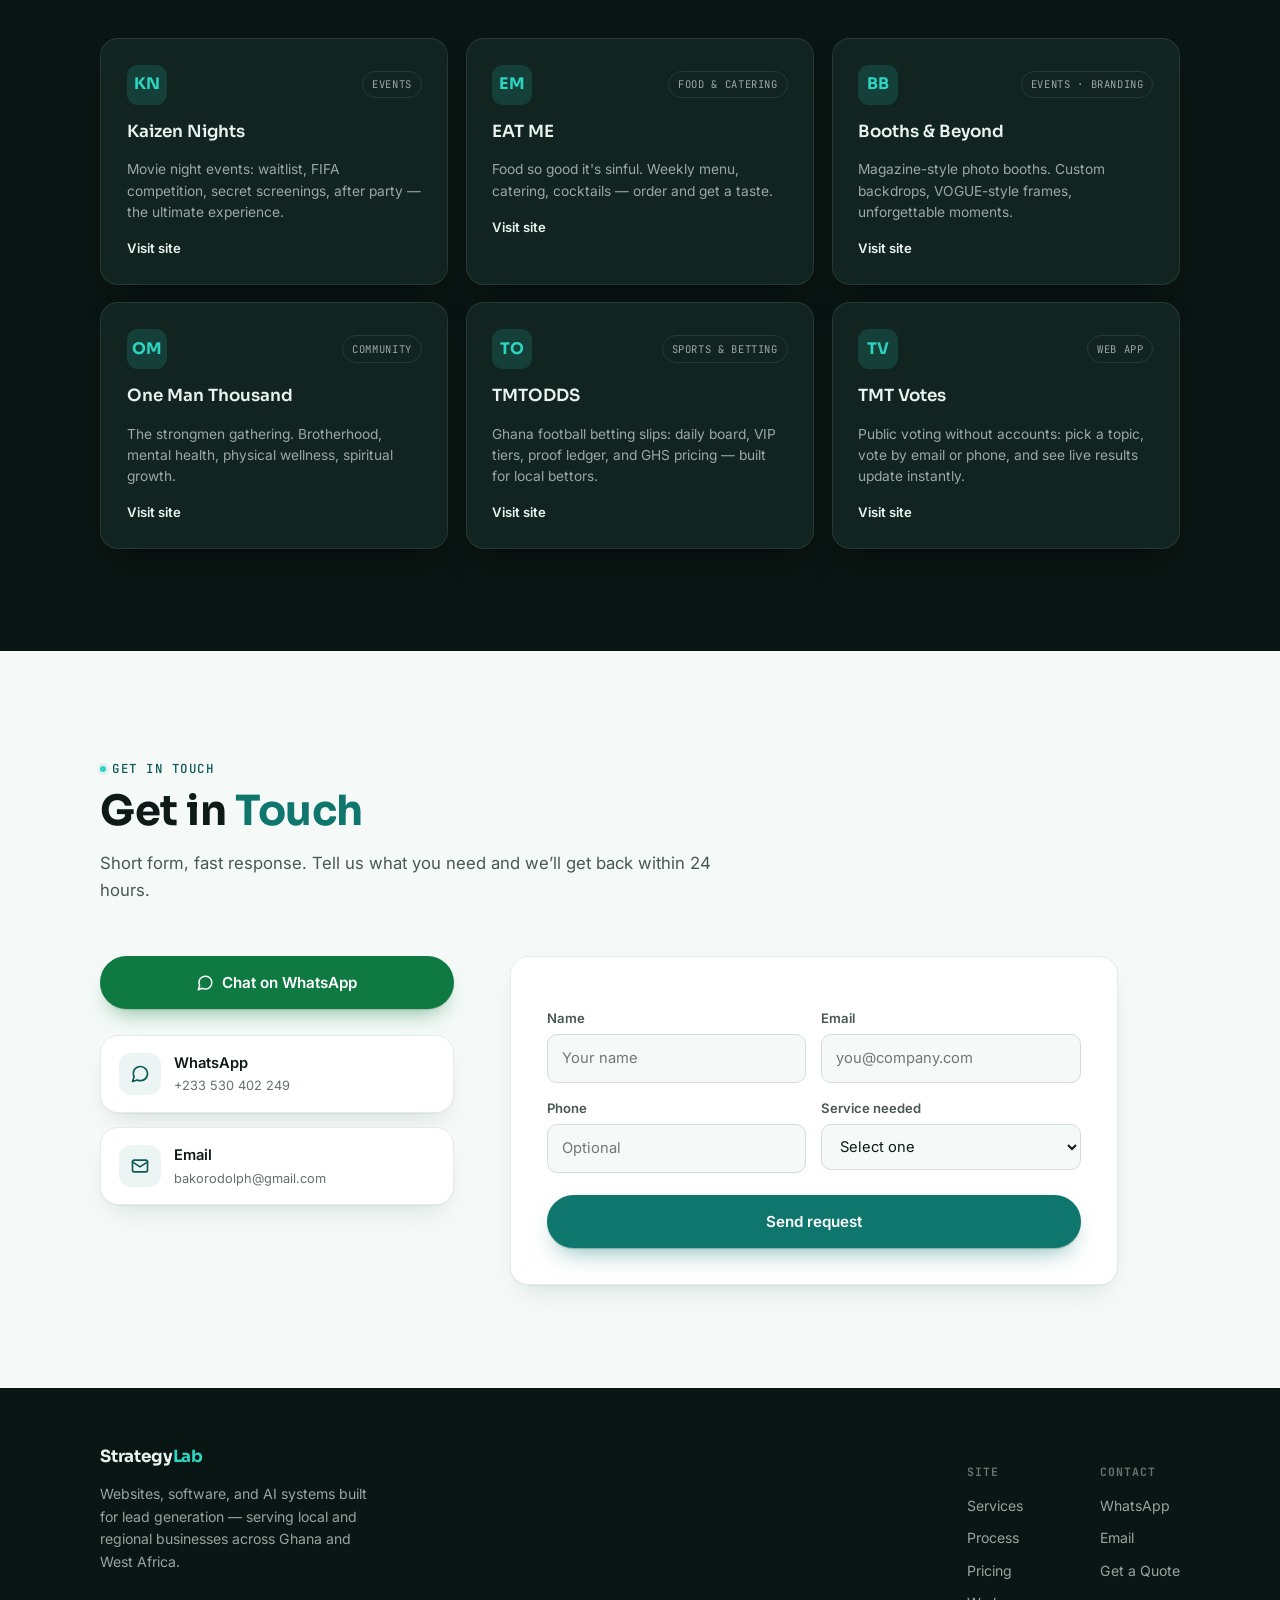
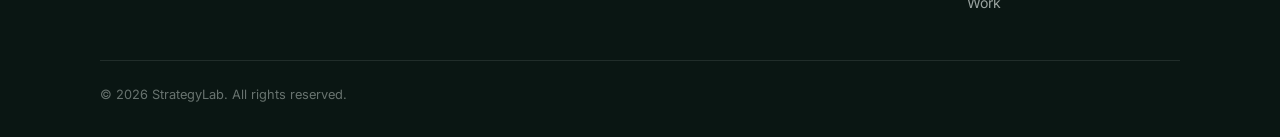
==== commit c8916209: "ph" ====
--- a/index.html
+++ b/index.html
@@ -3,12 +3,9 @@
 <head>
   <meta charset="UTF-8">
   <meta name="viewport" content="width=device-width, initial-scale=1.0, viewport-fit=cover">
-  
-  <title>StrategyLab | Web, Software, AI & Meta Ads Agency</title>
-  <meta name="description" content="Websites, AI automation, and Meta Ads that drive leads.">
-  
-  <link rel="stylesheet" href="App.css">
-  
+  <meta http-equiv="X-UA-Compatible" content="IE=edge">
+
+  <!-- Google tag (gtag.js) -->
   <script async src="https://www.googletagmanager.com/gtag/js?id=G-2X0BZXXEEJ"></script>
   <script>
     window.dataLayer = window.dataLayer || [];
@@ -16,353 +13,504 @@
     gtag('js', new Date());
     gtag('config', 'G-2X0BZXXEEJ');
   </script>
+
+  <!-- Shown.io metrics -->
+  <script defer src="https://shown.io/metrics/vg8VlELK0k" type="text/javascript"></script>
+
+  <link rel="icon" href="data:image/svg+xml,%3Csvg xmlns='http://www.w3.org/2000/svg' viewBox='0 0 40 40'%3E%3Crect width='40' height='40' rx='11' fill='%230F766E'/%3E%3Crect x='9' y='21' width='5' height='11' rx='2.5' fill='%23F5FAF8'/%3E%3Crect x='17.5' y='15' width='5' height='17' rx='2.5' fill='%23F5FAF8'/%3E%3Crect x='26' y='9' width='5' height='23' rx='2.5' fill='%232DD4BF'/%3E%3C/svg%3E" type="image/svg+xml">
+
+  <title>StrategyLab | Web, Software, AI &amp; Meta Ads Agency</title>
+  <meta name="description" content="StrategyLab builds websites, software, and AI-driven systems that turn traffic into leads — for growing businesses across Ghana and West Africa.">
+  <link rel="canonical" href="https://strategylab.it.com/">
+
+  <link rel="preconnect" href="https://fonts.googleapis.com">
+  <link rel="preconnect" href="https://fonts.gstatic.com" crossorigin>
+  <link href="https://fonts.googleapis.com/css2?family=Sora:wght@400;500;600;700;800&family=Inter:ital,wght@0,400;0,500;0,600;0,700;1,500&family=JetBrains+Mono:wght@400;500;600&display=swap" rel="stylesheet">
+  <link rel="stylesheet" href="theme.css">
 </head>
 <body>
-  <div id="root">
-    <div style="font-family:Georgia,serif;color:#c9a84c;text-align:center;padding:100px 20px">
-      <h1>Loading StrategyLab...</h1>
+  <a href="#main-content" class="skip-link" data-i18n="skip">Skip to main content</a>
+
+  <!-- ===================== NAV ===================== -->
+  <div class="nav-float-outer">
+    <div class="nav-float">
+      <a href="#home" class="brand" data-i18n-aria="nav.home_aria" aria-label="StrategyLab home">
+        <svg class="brand-mark" viewBox="0 0 40 40" fill="none" aria-hidden="true">
+          <rect width="40" height="40" rx="11" fill="#0F766E"/>
+          <rect x="9" y="21" width="5" height="11" rx="2.5" fill="#F5FAF8"/>
+          <rect x="17.5" y="15" width="5" height="17" rx="2.5" fill="#F5FAF8"/>
+          <rect x="26" y="9" width="5" height="23" rx="2.5" fill="#2DD4BF"/>
+        </svg>
+        <span class="brand-word">Strategy<span>Lab</span></span>
+      </a>
+
+      <nav class="nav-links" aria-label="Main navigation">
+        <a href="#services" data-i18n="nav.services">Services</a>
+        <a href="#process" data-i18n="nav.process">Process</a>
+        <a href="#pricing" data-i18n="nav.pricing">Pricing</a>
+        <a href="#portfolio" data-i18n="nav.work">Work</a>
+        <a href="#contact" data-i18n="nav.contact">Contact</a>
+      </nav>
+
+      <div class="nav-cta">
+        <div class="nav-locale">
+          <select class="locale-select" aria-label="Language">
+            <option value="en">EN</option>
+            <option value="fr">FR</option>
+          </select>
+          <select class="currency-select" aria-label="Currency">
+            <option value="GHS">GHS</option>
+            <option value="XOF">CFA</option>
+          </select>
+        </div>
+        <a href="get-a-quote.html" class="btn btn-primary btn-sm">
+          <span class="long" data-i18n="nav.quote">Get a Quote</span>
+        </a>
+        <button class="nav-menu-btn" type="button" aria-expanded="false" aria-controls="mobile-nav" data-i18n-aria="nav.menu" aria-label="Toggle menu">
+          <svg viewBox="0 0 24 24" fill="none" stroke="currentColor" stroke-width="2" stroke-linecap="round"><path d="M4 7h16M4 12h16M4 17h16"/></svg>
+        </button>
+      </div>
     </div>
   </div>
-  
-  <script type="module">
-    const React = await import('https://esm.sh/react@18').then(m => m.default);
-    const { createRoot } = await import('https://esm.sh/react-dom@18/client');
-    const ogl = await import('https://esm.sh/ogl').then(m => m.default);
-    const { useState, useEffect, useRef } = React;
-    
-    function SoftAurora(props) {
-      const { speed = 0.4, scale = 1.2, brightness = 0.8, color1 = '#ffffff', color2 = '#c9a84c' } = props;
-      const containerRef = useRef(null);
-      
-      useEffect(() => {
-        if (!containerRef.current) return;
-        const container = containerRef.current;
-        const renderer = new ogl.Renderer({ alpha: true, premultipliedAlpha: false });
-        const gl = renderer.gl;
-        gl.clearColor(0, 0, 0, 0);
-
-        let program;
-        let currentMouse = [0.5, 0.5];
-        let targetMouse = [0.5, 0.5];
-        
-        function hexToVec3(hex) {
-          const h = hex.replace('#', '');
-          return [parseInt(h.slice(0, 2), 16) / 255, parseInt(h.slice(2, 4), 16) / 255, parseInt(h.slice(4, 6), 16) / 255];
-        }
-
-        const vertexShader = `
-          attribute vec2 uv;
-          attribute vec2 position;
-          varying vec2 vUv;
-          void main() { vUv = uv; gl_Position = vec4(position, 0, 1); }
-        `;
-
-        const fragmentShader = `
-          precision highp float;
-          uniform float uTime;
-          uniform vec3 uResolution;
-          uniform float uSpeed;
-          uniform float uScale;
-          uniform float uBrightness;
-          uniform vec3 uColor1;
-          uniform vec3 uColor2;
-          uniform float uNoiseFreq;
-          uniform float uNoiseAmp;
-          uniform float uBandHeight;
-          uniform float uBandSpread;
-          uniform float uOctaveDecay;
-          uniform float uLayerOffset;
-          uniform float uColorSpeed;
-          uniform vec2 uMouse;
-          uniform float uMouseInfluence;
-          uniform bool uEnableMouse;
-          #define TAU 6.28318
-          vec3 gradientHash(vec3 p) {
-            p = vec3(dot(p, vec3(127.1, 311.7, 234.6)), dot(p, vec3(269.5, 183.3, 198.3)), dot(p, vec3(169.5, 283.3, 156.9)));
-            vec3 h = fract(sin(p) * 43758.5453123);
-            float phi = acos(2.0 * h.x - 1.0);
-            float theta = TAU * h.y;
-            return vec3(cos(theta) * sin(phi), sin(theta) * cos(phi), cos(phi));
-          }
-          float quinticSmooth(float t) { float t2 = t * t; float t3 = t * t2; return 6.0 * t3 * t2 - 15.0 * t2 * t2 + 10.0 * t3; }
-          vec3 cosineGradient(float t, vec3 a, vec3 b, vec3 c, vec3 d) { return a + b * cos(TAU * (c * t + d)); }
-          float perlin3D(float amplitude, float frequency, float px, float py, float pz) {
-            float x = px * frequency; float y = py * frequency;
-            float fx = floor(x); float fy = floor(y); float fz = floor(pz);
-            float cx = ceil(x); float cy = ceil(y); float cz = ceil(pz);
-            vec3 g000 = gradientHash(vec3(fx, fy, fz)); vec3 g100 = gradientHash(vec3(cx, fy, fz));
-            vec3 g010 = gradientHash(vec3(fx, cy, fz)); vec3 g110 = gradientHash(vec3(cx, cy, fz));
-            vec3 g001 = gradientHash(vec3(fx, fy, cz)); vec3 g101 = gradientHash(vec3(cx, fy, cz));
-            vec3 g011 = gradientHash(vec3(fx, cy, cz)); vec3 g111 = gradientHash(vec3(cx, cy, cz));
-            float d000 = dot(g000, vec3(x - fx, y - fy, pz - fz)); float d100 = dot(g100, vec3(x - cx, y - fy, pz - fz));
-            float d010 = dot(g010, vec3(x - fx, y - cy, pz - fz)); float d110 = dot(g110, vec3(x - cx, y - cy, pz - fz));
-            float d001 = dot(g001, vec3(x - fx, y - fy, pz - cz)); float d101 = dot(g101, vec3(x - cx, y - fy, pz - cz));
-            float d011 = dot(g011, vec3(x - fx, y - cy, pz - cz)); float d111 = dot(g111, vec3(x - cx, y - cy, pz - cz));
-            float sx = quinticSmooth(x - fx); float sy = quinticSmooth(y - fy); float sz = quinticSmooth(pz - fz);
-            float lx00 = mix(d000, d100, sx); float lx10 = mix(d010, d110, sx);
-            float lx01 = mix(d001, d101, sx); float lx11 = mix(d011, d111, sx);
-            float ly0 = mix(lx00, lx10, sy); float ly1 = mix(lx01, lx11, sy);
-            return amplitude * mix(ly0, ly1, sz);
-          }
-          float auroraGlow(float t, vec2 shift) {
-            vec2 uv = gl_FragCoord.xy / uResolution.y;
-            uv += shift; float noiseVal = 0.0; float freq = uNoiseFreq; float amp = uNoiseAmp;
-            vec2 samplePos = uv * uScale;
-            for (float i = 0.0; i < 3.0; i += 1.0) { noiseVal += perlin3D(amp, freq, samplePos.x, samplePos.y, t); amp *= uOctaveDecay; freq *= 2.0; }
-            float yBand = uv.y * 10.0 - uBandHeight * 10.0;
-            return 0.3 * max(exp(uBandSpread * (1.0 - 1.1 * abs(noiseVal + yBand))), 0.0);
-          }
-          void main() {
-            vec2 uv = gl_FragCoord.xy / uResolution.xy; float t = uSpeed * 0.4 * uTime;
-            vec2 shift = vec2(0.0);
-            if (uEnableMouse) { shift = (uMouse - 0.5) * uMouseInfluence; }
-            vec3 col = vec3(0.0);
-            col += 0.99 * auroraGlow(t, shift) * cosineGradient(uv.x + uTime * uSpeed * 0.2 * uColorSpeed, vec3(0.5), vec3(0.5), vec3(1.0), vec3(0.3, 0.20, 0.20)) * uColor1;
-            col += 0.99 * auroraGlow(t + uLayerOffset, shift) * cosineGradient(uv.x + uTime * uSpeed * 0.1 * uColorSpeed, vec3(0.5), vec3(0.5), vec3(2.0, 1.0, 0.0), vec3(0.5, 0.20, 0.25)) * uColor2;
-            col *= uBrightness; float alpha = clamp(length(col), 0.0, 1.0); gl_FragColor = vec4(col, alpha);
-          }
-        `;
-
-        function handleMouseMove(e) {
-          const rect = gl.canvas.getBoundingClientRect();
-          targetMouse = [(e.clientX - rect.left) / rect.width, 1.0 - (e.clientY - rect.top) / rect.height];
-        }
-        function handleMouseLeave() { targetMouse = [0.5, 0.5]; }
-        function resize() { renderer.setSize(container.offsetWidth, container.offsetHeight); }
-        window.addEventListener('resize', resize);
-        resize();
-
-        const geometry = new ogl.Triangle(gl);
-        program = new ogl.Program(gl, {
-          vertex: vertexShader,
-          fragment: fragmentShader,
-          uniforms: {
-            uTime: { value: 0 },
-            uResolution: { value: [gl.canvas.width, gl.canvas.height, gl.canvas.width / gl.canvas.height] },
-            uSpeed: { value: speed },
-            uScale: { value: scale },
-            uBrightness: { value: brightness },
-            uColor1: { value: hexToVec3(color1) },
-            uColor2: { value: hexToVec3(color2) },
-            uNoiseFreq: { value: 2.0 },
-            uNoiseAmp: { value: 0.8 },
-            uBandHeight: { value: 0.4 },
-            uBandSpread: { value: 0.8 },
-            uOctaveDecay: { value: 0.15 },
-            uLayerOffset: { value: 0 },
-            uColorSpeed: { value: 1.0 },
-            uMouse: { value: new Float32Array([0.5, 0.5]) },
-            uMouseInfluence: { value: 0.15 },
-            uEnableMouse: { value: true }
-          }
-        });
-
-        const mesh = new ogl.Mesh(gl, { geometry, program });
-        container.appendChild(gl.canvas);
-        gl.canvas.addEventListener('mousemove', handleMouseMove);
-        gl.canvas.addEventListener('mouseleave', handleMouseLeave);
-
-        let animationFrameId;
-        function update(time) {
-          animationFrameId = requestAnimationFrame(update);
-          program.uniforms.uTime.value = time * 0.001;
-          currentMouse[0] += 0.05 * (targetMouse[0] - currentMouse[0]);
-          currentMouse[1] += 0.05 * (targetMouse[1] - currentMouse[1]);
-          program.uniforms.uMouse.value[0] = currentMouse[0];
-          program.uniforms.uMouse.value[1] = currentMouse[1];
-          renderer.render({ scene: mesh });
-        }
-        requestAnimationFrame(update);
-
-        return () => {
-          cancelAnimationFrame(animationFrameId);
-          window.removeEventListener('resize', resize);
-          gl.canvas.removeEventListener('mousemove', handleMouseMove);
-          gl.canvas.removeEventListener('mouseleave', handleMouseLeave);
-          container.removeChild(gl.canvas);
-        };
-      }, []);
-
-      return React.createElement('div', { ref: containerRef, className: 'soft-aurora-container' });
-    }
-
-    function App() {
-      const [scrolled, setScrolled] = useState(false);
-      
-      useEffect(() => {
-        const handleScroll = () => setScrolled(window.scrollY > 20);
-        window.addEventListener('scroll', handleScroll);
-        return () => window.removeEventListener('scroll', handleScroll);
-      }, []);
-
-      return React.createElement('div', null,
-        React.createElement('a', { href: "#main-content", className: "skip-link" }, "Skip to main content"),
-        React.createElement('header', { className: `header ${scrolled ? 'scrolled' : ''}`, role: "banner" },
-          React.createElement('div', { className: "header-inner container" },
-            React.createElement('a', { href: "#home", className: "logo" }, "Strategy", React.createElement('span', { className: "gold" }, "Lab")),
-            React.createElement('nav', { className: "nav" },
-              React.createElement('a', { href: "#services" }, "Services"),
-              React.createElement('a', { href: "#pricing" }, "Pricing"),
-              React.createElement('a', { href: "#portfolio" }, "Work"),
-              React.createElement('a', { href: "get-a-quote.html" }, "Quote"),
-              React.createElement('a', { href: "#contact" }, "Contact")
-            )
-          )
-        ),
-        React.createElement('main', { id: "main-content", role: "main" },
-          React.createElement('section', { id: "home", className: "hero" },
-            React.createElement('div', { className: "hero-background" },
-              React.createElement(SoftAurora, { color1: "#ffffff", color2: "#c9a84c" })
-            ),
-            React.createElement('div', { className: "hero-content" },
-              React.createElement('h1', { className: "hero-title" }, 
-                "Websites, Ads & AI Systems", React.createElement('br'), 
-                React.createElement('span', { className: "gold" }, "That Generate Leads")
-              ),
-              React.createElement('div', { className: "hero-cta" },
-                React.createElement('a', { href: "https://wa.me/233530402249", className: "btn btn-whatsapp btn-hero-primary" }, "WhatsApp — Reach Out"),
-                React.createElement('a', { href: "#contact", className: "btn btn-outline btn-hero-secondary" }, "Strategy Call")
-              )
-            )
-          ),
-          React.createElement('div', { className: "gold-rule" }),
-          React.createElement('section', { className: "section-stats" },
-            React.createElement('div', { className: "container" },
-              React.createElement('div', { className: "stats-row" },
-                React.createElement('div', { className: "stat-card" },
-                  React.createElement('span', { className: "stat-num" }, React.createElement('span', { className: "counter", "data-target": "2.4", "data-prefix": "GHS ", "data-suffix": "M+" }, "GHS 0")),
-                  React.createElement('span', { className: "stat-label" }, "Revenue generated")
-                ),
-                React.createElement('div', { className: "stat-card" },
-                  React.createElement('span', { className: "stat-num" }, React.createElement('span', { className: "counter", "data-target": "14000", "data-suffix": "+" }, "0")),
-                  React.createElement('span', { className: "stat-label" }, "Leads driven")
-                ),
-                React.createElement('div', { className: "stat-card" },
-                  React.createElement('span', { className: "stat-num" }, React.createElement('span', { className: "counter", "data-target": "380", "data-prefix": "GHS ", "data-suffix": "K+" }, "GHS 0")),
-                  React.createElement('span', { className: "stat-label" }, "Ad spend managed")
-                )
-              )
-            )
-          ),
-          React.createElement('div', { className: "gold-rule" }),
-          React.createElement('section', { id: "services", className: "section section-dark" },
-            React.createElement('div', { className: "container" },
-              React.createElement('span', { className: "section-label-tag" }, "What we offer"),
-              React.createElement('h2', { className: "section-title" }, "Four pillars of ", React.createElement('em', null, "growth")),
-              React.createElement('div', { className: "services-grid" },
-                React.createElement('article', { className: "card" }, React.createElement('span', { className: "card-num gold" }, "01"), React.createElement('h3', null, "Web Development"), React.createElement('p', null, "Conversion-first websites and landing funnels."), React.createElement('a', { href: "#contact", className: "link-gold" }, "Get a quote →")),
-                React.createElement('article', { className: "card" }, React.createElement('span', { className: "card-num gold" }, "02"), React.createElement('h3', null, "Software Development"), React.createElement('p', null, "Custom web apps and platforms."), React.createElement('a', { href: "#contact", className: "link-gold" }, "Get a quote →")),
-                React.createElement('article', { className: "card" }, React.createElement('span', { className: "card-num gold" }, "03"), React.createElement('h3', null, "AI Automation"), React.createElement('p', null, "AI-powered workflows and pipelines."), React.createElement('a', { href: "#contact", className: "link-gold" }, "Get a quote →")),
-                React.createElement('article', { className: "card" }, React.createElement('span', { className: "card-num gold" }, "04"), React.createElement('h3', null, "Meta Ads"), React.createElement('p', null, "FB/IG campaigns built for leads."), React.createElement('a', { href: "#contact", className: "link-gold" }, "Get a quote →"))
-              ),
-              React.createElement('div', { className: "section-cta" },
-                React.createElement('a', { href: "https://wa.me/233530402249", className: "btn btn-whatsapp" }, "WhatsApp us"),
-                React.createElement('a', { href: "#contact", className: "btn btn-gold" }, "Book strategy call")
-              )
-            )
-          ),
-          React.createElement('section', { id: "why-us", className: "section section-light" },
-            React.createElement('div', { className: "container container-narrow" },
-              React.createElement('span', { className: "section-label-tag" }, "Why StrategyLab"),
-              React.createElement('h2', { className: "section-title" }, "Growth-focused ", React.createElement('em', null, "partner")),
-              React.createElement('ul', { className: "why-us-list" },
-                React.createElement('li', null, React.createElement('strong', { className: "gold" }, "Leads-first"), " — Every decision drives inquiries."),
-                React.createElement('li', null, React.createElement('strong', { className: "gold" }, "Modern execution"), " — Professional, device-ready work."),
-                React.createElement('li', null, React.createElement('strong', { className: "gold" }, "Clear process"), " — No jargon, you stay in the loop."),
-                React.createElement('li', null, React.createElement('strong', { className: "gold" }, "Local expertise"), " — SMEs, gyms, schools, restaurants.")
-              )
-            )
-          ),
-          React.createElement('section', { id: "process", className: "section section-dark" },
-            React.createElement('div', { className: "container" },
-              React.createElement('span', { className: "section-label-tag" }, "How we work"),
-              React.createElement('h2', { className: "section-title" }, "From brief to ", React.createElement('em', null, "launch"), " in 4 steps"),
-              React.createElement('ol', { className: "process-list" },
-                React.createElement('li', { className: "process-step" }, React.createElement('span', { className: "process-num" }, "01"), React.createElement('h3', null, "Discovery"), React.createElement('p', null, "We learn your business and goals.")),
-                React.createElement('li', { className: "process-step" }, React.createElement('span', { className: "process-num" }, "02"), React.createElement('h3', null, "Strategy"), React.createElement('p', null, "We define the approach.")),
-                React.createElement('li', { className: "process-step" }, React.createElement('span', { className: "process-num" }, "03"), React.createElement('h3', null, "Build & Launch"), React.createElement('p', null, "We design and launch.")),
-                React.createElement('li', { className: "process-step" }, React.createElement('span', { className: "process-num" }, "04"), React.createElement('h3', null, "Optimize"), React.createElement('p', null, "We monitor and improve."))
-              )
-            )
-          ),
-          React.createElement('section', { id: "pricing", className: "section section-light" },
-            React.createElement('div', { className: "container" },
-              React.createElement('span', { className: "section-label-tag" }, "Pricing"),
-              React.createElement('h2', { className: "section-title" }, "Pricing that fits your ", React.createElement('em', null, "budget")),
-              React.createElement('div', { className: "pricing-dual" },
-                React.createElement('article', { className: "pricing-dual-card" }, React.createElement('h3', { className: "pricing-dual-title" }, "One-time projects"), React.createElement('p', { className: "pricing-dual-note" }, "Fixed scope for launches."), React.createElement('a', { href: "get-a-quote.html", className: "btn btn-gold btn-full" }, "Get estimate")),
-                React.createElement('article', { className: "pricing-dual-card pricing-dual-card--accent" }, React.createElement('h3', { className: "pricing-dual-title" }, "Monthly retainers"), React.createElement('p', { className: "pricing-dual-note" }, "Consistency and growth."), React.createElement('a', { href: "#contact", className: "btn btn-outline btn-full btn-outline--dark" }, "Book strategy call"))
-              ),
-              React.createElement('div', { className: "pricing-grid" },
-                React.createElement('article', { className: "pricing-card" }, React.createElement('h3', { className: "pricing-name" }, "Launch"), React.createElement('p', { className: "pricing-for" }, "Social consistency"), React.createElement('ul', { className: "pricing-features" }, React.createElement('li', null, "Content calendar"), React.createElement('li', null, "Creative direction"), React.createElement('li', null, "Performance snapshot"))),
-                React.createElement('article', { className: "pricing-card pricing-card--featured" }, React.createElement('span', { className: "pricing-ribbon" }, "Most booked"), React.createElement('h3', { className: "pricing-name" }, "Growth"), React.createElement('p', { className: "pricing-for" }, "Organic + paid"), React.createElement('ul', { className: "pricing-features" }, React.createElement('li', null, "Everything in Launch"), React.createElement('li', null, "Paid ads setup"), React.createElement('li', null, "Bi-weekly reviews"), React.createElement('li', null, "Landing alignment"))),
-                React.createElement('article', { className: "pricing-card" }, React.createElement('h3', { className: "pricing-name" }, "Scale"), React.createElement('p', { className: "pricing-for" }, "Aggressive growth"), React.createElement('ul', { className: "pricing-features" }, React.createElement('li', null, "Multi-platform content"), React.createElement('li', null, "Full-funnel ads"), React.createElement('li', null, "Priority turnaround")))
-              )
-            )
-          ),
-          React.createElement('section', { id: "portfolio", className: "section section-reveal" },
-            React.createElement('div', { className: "container" },
-              React.createElement('span', { className: "section-label-tag" }, "Selected work"),
-              React.createElement('h2', { className: "section-title" }, "Live projects"),
-              React.createElement('div', { className: "portfolio-grid" },
-                React.createElement('a', { href: "https://kaizennights.com/", target: "_blank", rel: "noopener noreferrer", className: "portfolio-card" }, React.createElement('h3', null, "Kaizen Nights"), React.createElement('span', { className: "portfolio-cat" }, "Events · Web Dev")),
-                React.createElement('a', { href: "https://rodbak.github.io/EATME/", target: "_blank", rel: "noopener noreferrer", className: "portfolio-card" }, React.createElement('h3', null, "EAT ME"), React.createElement('span', { className: "portfolio-cat" }, "Food · Web Dev")),
-                React.createElement('a', { href: "https://rodbak.github.io/BoothAndBeyond/", target: "_blank", rel: "noopener noreferrer", className: "portfolio-card" }, React.createElement('h3', null, "Booths & Beyond"), React.createElement('span', { className: "portfolio-cat" }, "Events · Branding")),
-                React.createElement('a', { href: "https://rodbak.github.io/OneManThousandWebsite/", target: "_blank", rel: "noopener noreferrer", className: "portfolio-card" }, React.createElement('h3', null, "One Man Thousand"), React.createElement('span', { className: "portfolio-cat" }, "Community · Web Dev")),
-                React.createElement('a', { href: "https://tmtodds.vercel.app/", target: "_blank", rel: "noopener noreferrer", className: "portfolio-card" }, React.createElement('h3', null, "TMTODDS"), React.createElement('span', { className: "portfolio-cat" }, "Sports · Software")),
-                React.createElement('a', { href: "https://tmtvotes.vercel.app/", target: "_blank", rel: "noopener noreferrer", className: "portfolio-card" }, React.createElement('h3', null, "TMT Votes"), React.createElement('span', { className: "portfolio-cat" }, "Web App · Software"))
-              )
-            )
-          ),
-          React.createElement('section', { id: "contact", className: "contact-section" },
-            React.createElement('div', { className: "container container-narrow" },
-              React.createElement('span', { className: "section-label-tag" }, "Get in touch"),
-              React.createElement('h2', { className: "section-title" }, "Ready to ", React.createElement('em', null, "grow")),
-              React.createElement('div', { className: "contact-grid" },
-                React.createElement('div', { className: "contact-aside" },
-                  React.createElement('a', { href: "https://wa.me/233530402249", className: "btn btn-whatsapp btn-full" }, "WhatsApp — Chat now"),
-                  React.createElement('div', { className: "contact-info" },
-                    React.createElement('p', null, React.createElement('strong', { className: "gold" }, "WhatsApp:"), React.createElement('br'), React.createElement('a', { href: "https://wa.me/233530402249" }, "+233 530 402 249")),
-                    React.createElement('p', null, React.createElement('strong', { className: "gold" }, "Email:"), React.createElement('br'), React.createElement('a', { href: "mailto:bakorodolph@gmail.com" }, "bakorodolph@gmail.com"))
-                  )
-                ),
-                React.createElement('form', { className: "contact-form", action: "https://formspree.io/f/xjgayrwe", method: "post" },
-                  React.createElement('label', { htmlFor: "name" }, "Name"),
-                  React.createElement('input', { type: "text", id: "name", name: "name", required: true, placeholder: "Your name" }),
-                  React.createElement('label', { htmlFor: "contact-email" }, "Email"),
-                  React.createElement('input', { type: "email", id: "contact-email", name: "email", required: true, placeholder: "you@company.com" }),
-                  React.createElement('label', { htmlFor: "service" }, "Service needed"),
-                  React.createElement('select', { id: "service", name: "service", required: true },
-                    React.createElement('option', { value: "" }, "Select one"),
-                    React.createElement('option', { value: "Web Development" }, "Web Development"),
-                    React.createElement('option', { value: "Software Development" }, "Software Development"),
-                    React.createElement('option', { value: "AI & System Automation" }, "AI & System Automation"),
-                    React.createElement('option', { value: "Meta Ads" }, "Meta Ads")
-                  ),
-                  React.createElement('button', { type: "submit", className: "btn btn-gold btn-full" }, "Send request")
-                )
-              )
-            )
-          )
-        ),
-        React.createElement('footer', { className: "footer" },
-          React.createElement('div', { className: "container footer-inner" },
-            React.createElement('a', { href: "#home", className: "logo" }, "Strategy", React.createElement('span', { className: "gold" }, "Lab")),
-            React.createElement('p', { className: "footer-tagline" }, "Web, software, AI & ads for lead generation in Ghana."),
-            React.createElement('nav', { className: "footer-nav" },
-              React.createElement('a', { href: "#services" }, "Services"),
-              React.createElement('a', { href: "#pricing" }, "Pricing"),
-              React.createElement('a', { href: "#portfolio" }, "Work"),
-              React.createElement('a', { href: "get-a-quote.html" }, "Quote"),
-              React.createElement('a', { href: "#contact" }, "Contact")
-            ),
-            React.createElement('p', { className: "footer-copy" }, "© 2026 StrategyLab. All rights reserved.")
-          )
-        )
-      );
-    }
-
-    createRoot(document.getElementById('root')).render(React.createElement(App));
-  </script>
+
+  <div class="nav-mobile" id="mobile-nav">
+    <a href="#services" data-i18n="nav.services">Services</a>
+    <a href="#process" data-i18n="nav.process">Process</a>
+    <a href="#pricing" data-i18n="nav.pricing">Pricing</a>
+    <a href="#portfolio" data-i18n="nav.work">Work</a>
+    <a href="#contact" data-i18n="nav.contact">Contact</a>
+    <div class="nav-mobile-locale">
+      <select class="locale-select" aria-label="Language">
+        <option value="en">English</option>
+        <option value="fr">Français</option>
+      </select>
+      <select class="currency-select" aria-label="Currency">
+        <option value="GHS">GHS</option>
+        <option value="XOF">CFA</option>
+      </select>
+    </div>
+    <a href="get-a-quote.html" class="btn btn-primary btn-block" data-i18n="nav.quote">Get a Quote</a>
+  </div>
+
+  <main id="main-content">
+
+    <!-- ===================== HERO ===================== -->
+    <section class="hero" id="home">
+      <div class="container hero-grid">
+        <div class="hero-copy">
+          <span class="eyebrow">WEB · SOFTWARE · AI · META ADS</span>
+          <h1 class="hero-title" data-i18n-html="home.hero.title_html">Built to turn your traffic into <span class="text-accent">paying customers</span>.</h1>
+          <p class="hero-sub" data-i18n="home.hero.sub">We design websites, build software, and automate the systems that turn clicks into WhatsApp messages, bookings, and sales — for growing businesses across Ghana and West Africa.</p>
+          <div class="hero-cta">
+            <a href="https://wa.me/233530402249" class="btn btn-whatsapp">
+              <svg viewBox="0 0 24 24" fill="none" stroke="currentColor" stroke-width="2" stroke-linecap="round" stroke-linejoin="round"><path d="M21 11.5a8.38 8.38 0 01-.9 3.8 8.5 8.5 0 01-7.6 4.7 8.38 8.38 0 01-3.8-.9L3 21l1.9-5.7a8.38 8.38 0 01-.9-3.8 8.5 8.5 0 014.7-7.6 8.38 8.38 0 013.8-.9h.5a8.48 8.48 0 018 8v.5z"/></svg>
+              <span data-i18n="hero.wa">Chat on WhatsApp</span>
+            </a>
+            <a href="#contact" class="btn btn-outline" data-i18n="home.hero.cta_secondary">Book a Strategy Call</a>
+          </div>
+          <div class="hero-trust">
+            <span class="avatars" aria-hidden="true"><span></span><span></span><span></span></span>
+            <span data-i18n="home.hero.trust">Trusted by gyms, schools, restaurants, and event brands across Ghana.</span>
+          </div>
+        </div>
+
+        <div class="hero-stage" aria-hidden="true">
+          <div class="float-card fc-lead floaty-wrap" style="--delay:-1s">
+            <div class="float-card-inner">
+              <div class="fc-head">
+                <span class="fc-dot"><svg viewBox="0 0 24 24" fill="none" stroke="currentColor" stroke-width="2" stroke-linecap="round" stroke-linejoin="round"><path d="M12 2a6 6 0 00-6 6c0 5-2 6-2 6h16s-2-1-2-6a6 6 0 00-6-6z"/><path d="M10 20a2 2 0 004 0"/></svg></span>
+                <span>
+                  <span class="fc-title">New lead</span>
+                  <span class="fc-sub">2 min ago</span>
+                </span>
+              </div>
+              <p class="fc-body">Website contact form · Growth package inquiry</p>
+            </div>
+          </div>
+
+          <div class="float-card fc-chart floaty-wrap" style="--delay:-3.2s">
+            <div class="float-card-inner">
+              <div class="fc-head">
+                <span class="fc-dot"><svg viewBox="0 0 24 24" fill="none" stroke="currentColor" stroke-width="2" stroke-linecap="round" stroke-linejoin="round"><path d="M3 3v18h18"/><path d="M7 15l4-4 3 3 5-6"/></svg></span>
+                <span>
+                  <span class="fc-title">Leads this month</span>
+                  <span class="fc-sub">Live tracking</span>
+                </span>
+              </div>
+              <svg class="fc-chart-svg" viewBox="0 0 200 60" preserveAspectRatio="none">
+                <polyline points="4,50 40,38 76,44 112,20 148,26 196,6" fill="none" stroke="#C74722" stroke-width="3" stroke-linecap="round" stroke-linejoin="round"/>
+              </svg>
+              <p class="fc-stat">+38% <span>vs last month</span></p>
+            </div>
+          </div>
+
+          <div class="float-card fc-wa floaty-wrap" style="--delay:-5.4s">
+            <div class="float-card-inner">
+              <div class="fc-head">
+                <span class="fc-dot"><svg viewBox="0 0 24 24" fill="none" stroke="currentColor" stroke-width="2" stroke-linecap="round" stroke-linejoin="round"><path d="M21 11.5a8.38 8.38 0 01-.9 3.8 8.5 8.5 0 01-7.6 4.7 8.38 8.38 0 01-3.8-.9L3 21l1.9-5.7a8.38 8.38 0 01-.9-3.8 8.5 8.5 0 014.7-7.6 8.38 8.38 0 013.8-.9h.5a8.48 8.48 0 018 8v.5z"/></svg></span>
+                <span>
+                  <span class="fc-title">WhatsApp</span>
+                  <span class="fc-sub">Fastest way to reach us</span>
+                </span>
+              </div>
+              <p class="fc-bubble">"Hi! I'd like a quote for a new website 👋"</p>
+            </div>
+          </div>
+        </div>
+      </div>
+
+      <div class="container">
+        <div class="stats-strip">
+          <div class="stat-chip"><span class="num"><span data-counter="2.4" data-prefix="GHS " data-suffix="M+" data-decimals="1">GHS 0.0M+</span></span><span class="label" data-i18n="home.stats.revenue">Revenue generated</span></div>
+          <div class="stat-chip"><span class="num"><span data-counter="14000" data-suffix="+">0+</span></span><span class="label" data-i18n="home.stats.leads">Leads driven</span></div>
+          <div class="stat-chip"><span class="num"><span data-counter="380" data-prefix="GHS " data-suffix="K+">GHS 0K+</span></span><span class="label" data-i18n="home.stats.adspend">Ad spend managed</span></div>
+        </div>
+      </div>
+    </section>
+
+    <!-- ===================== SERVICES ===================== -->
+    <section id="services" class="section-pad section-dark">
+      <div class="container">
+        <div class="section-head">
+          <span class="eyebrow" data-i18n="home.services.eyebrow">What we offer</span>
+          <h2 class="section-title" data-i18n-html="services.title_html">What We <span class="gold">Offer</span></h2>
+          <p class="section-sub" data-i18n="home.services.sub">Four services, one goal: more inquiries, bookings, and sales.</p>
+        </div>
+
+        <div class="services-grid">
+          <article class="card service-card">
+            <span class="icon-badge floaty-wrap" style="--delay:-0.5s"><svg viewBox="0 0 24 24" fill="none" stroke="currentColor" stroke-width="1.75" stroke-linecap="round" stroke-linejoin="round"><path d="M8 6L2 12L8 18"/><path d="M16 6L22 12L16 18"/></svg></span>
+            <h3 data-i18n="home.services.web_h">Web Development</h3>
+            <p data-i18n="home.services.web_p">Conversion-first websites and landing funnels that turn visitors into inquiries — fast to load, clear to act on.</p>
+            <div class="fx"><span>Websites</span><span>Funnels</span><span>SEO</span></div>
+            <a href="#contact" class="learn"><span data-i18n="services.link">Get a quote</span> <svg viewBox="0 0 24 24" fill="none" stroke="currentColor" stroke-width="2" stroke-linecap="round" stroke-linejoin="round"><path d="M5 12h14M13 6l6 6-6 6"/></svg></a>
+          </article>
+
+          <article class="card service-card">
+            <span class="icon-badge floaty-wrap" style="--delay:-2s"><svg viewBox="0 0 24 24" fill="none" stroke="currentColor" stroke-width="1.75" stroke-linecap="round" stroke-linejoin="round"><path d="M12 2L2 7l10 5 10-5-10-5z"/><path d="M2 17l10 5 10-5"/><path d="M2 12l10 5 10-5"/></svg></span>
+            <h3 data-i18n="home.services.software_h">Software Development</h3>
+            <p data-i18n="home.services.software_p">Custom web apps and internal tools built around how your business actually runs — not a generic template.</p>
+            <div class="fx"><span>Web apps</span><span>Dashboards</span><span>Integrations</span></div>
+            <a href="#contact" class="learn"><span data-i18n="services.link">Get a quote</span> <svg viewBox="0 0 24 24" fill="none" stroke="currentColor" stroke-width="2" stroke-linecap="round" stroke-linejoin="round"><path d="M5 12h14M13 6l6 6-6 6"/></svg></a>
+          </article>
+
+          <article class="card service-card">
+            <span class="icon-badge floaty-wrap" style="--delay:-3.5s"><svg viewBox="0 0 24 24" fill="none" stroke="currentColor" stroke-width="1.75" stroke-linecap="round" stroke-linejoin="round"><path d="M12 2l2 8 8 2-8 2-2 8-2-8-8-2 8-2 2-8z"/></svg></span>
+            <h3 data-i18n="home.services.ai_h">AI &amp; System Automation</h3>
+            <p data-i18n="home.services.ai_p">AI-powered workflows that handle follow-ups, bookings, and repetitive admin — so leads stop slipping through the cracks.</p>
+            <div class="fx"><span>Chatbots</span><span>Workflows</span><span>CRM</span></div>
+            <a href="#contact" class="learn"><span data-i18n="services.link">Get a quote</span> <svg viewBox="0 0 24 24" fill="none" stroke="currentColor" stroke-width="2" stroke-linecap="round" stroke-linejoin="round"><path d="M5 12h14M13 6l6 6-6 6"/></svg></a>
+          </article>
+
+          <article class="card service-card">
+            <span class="icon-badge floaty-wrap" style="--delay:-1.2s"><svg viewBox="0 0 24 24" fill="none" stroke="currentColor" stroke-width="1.75" stroke-linecap="round" stroke-linejoin="round"><circle cx="12" cy="12" r="9"/><circle cx="12" cy="12" r="5"/><circle cx="12" cy="12" r="1"/></svg></span>
+            <h3 data-i18n="home.services.ads_h">Meta Ads</h3>
+            <p data-i18n="home.services.ads_p">Facebook and Instagram campaigns built for leads, not vanity metrics — targeting, creative, and landing pages aligned.</p>
+            <div class="fx"><span>Facebook</span><span>Instagram</span><span>Retargeting</span></div>
+            <a href="#contact" class="learn"><span data-i18n="services.link">Get a quote</span> <svg viewBox="0 0 24 24" fill="none" stroke="currentColor" stroke-width="2" stroke-linecap="round" stroke-linejoin="round"><path d="M5 12h14M13 6l6 6-6 6"/></svg></a>
+          </article>
+        </div>
+      </div>
+    </section>
+
+    <!-- ===================== WHY US ===================== -->
+    <section id="why-us" class="section-pad">
+      <div class="container why-grid">
+        <div>
+          <div class="section-head">
+            <span class="eyebrow" data-i18n="home.why.eyebrow">Why StrategyLab</span>
+            <h2 class="section-title" data-i18n-html="why.title_html">Why Choose <span class="gold">StrategyLab</span></h2>
+            <p class="section-sub" data-i18n="why.desc">We focus on leads and conversion, not just visuals.</p>
+          </div>
+          <div class="why-list">
+            <div class="why-item">
+              <span class="icon-badge"><svg viewBox="0 0 24 24" fill="none" stroke="currentColor" stroke-width="2" stroke-linecap="round" stroke-linejoin="round"><path d="M12 19V5M5 12l7-7 7 7"/></svg></span>
+              <div><h4 data-i18n="home.why.t1">Leads-first</h4><p data-i18n-html="why.li1_html"><strong class="gold">Leads-first approach</strong> — Every decision is geared toward inquiries, bookings, and sales.</p></div>
+            </div>
+            <div class="why-item">
+              <span class="icon-badge"><svg viewBox="0 0 24 24" fill="none" stroke="currentColor" stroke-width="2" stroke-linecap="round" stroke-linejoin="round"><circle cx="12" cy="12" r="9"/><path d="M8 12l3 3 5-6"/></svg></span>
+              <div><h4 data-i18n="home.why.t2">Modern execution</h4><p data-i18n-html="why.li2_html"><strong class="gold">Modern, professional execution</strong> — Websites and funnels that look credible and work on every device.</p></div>
+            </div>
+            <div class="why-item">
+              <span class="icon-badge"><svg viewBox="0 0 24 24" fill="none" stroke="currentColor" stroke-width="2" stroke-linecap="round" stroke-linejoin="round"><rect x="4" y="3" width="16" height="18" rx="2"/><path d="M8 8h8M8 12h8M8 16h5"/></svg></span>
+              <div><h4 data-i18n="home.why.t3">Clear process</h4><p data-i18n-html="why.li5_html"><strong class="gold">Clear communication, simple process</strong> — No jargon overload; you stay in the loop from start to launch.</p></div>
+            </div>
+            <div class="why-item">
+              <span class="icon-badge"><svg viewBox="0 0 24 24" fill="none" stroke="currentColor" stroke-width="2" stroke-linecap="round" stroke-linejoin="round"><path d="M12 21s7-6.5 7-12a7 7 0 10-14 0c0 5.5 7 12 7 12z"/><circle cx="12" cy="9" r="2.5"/></svg></span>
+              <div><h4 data-i18n="home.why.t4">Local expertise</h4><p data-i18n-html="why.li6_html"><strong class="gold">Right fit for local, growth-focused businesses</strong> — Gyms, schools, clinics, restaurants, events, and SMEs that want to grow.</p></div>
+            </div>
+          </div>
+        </div>
+
+        <div class="why-panel floaty-wrap" style="--delay:-2.5s">
+          <span class="quote-mark" aria-hidden="true">&ldquo;</span>
+          <blockquote data-i18n="testimonials.q1">StrategyLab didn't just build a site — they helped us think through conversion. Our inquiries went up and the site actually reflects our business.</blockquote>
+          <cite data-i18n="testimonials.a1">— Business owner</cite>
+          <div class="div"></div>
+          <blockquote data-i18n="testimonials.q2">Clear communication and a process that made sense. We got a landing page that converts and a partner we'd work with again.</blockquote>
+          <cite data-i18n="testimonials.a2">— Client, events</cite>
+        </div>
+      </div>
+    </section>
+
+    <!-- ===================== PROCESS ===================== -->
+    <section id="process" class="section-pad">
+      <div class="container">
+        <div class="section-head center">
+          <span class="eyebrow" data-i18n="home.process.eyebrow">How we work</span>
+          <h2 class="section-title" data-i18n-html="process.title_html">How We <span class="gold">Work</span></h2>
+          <p class="section-sub" data-i18n="process.desc">A simple, low-friction process from first conversation to launch and beyond.</p>
+        </div>
+        <div class="process-grid">
+          <article class="card process-step">
+            <span class="process-num">01</span>
+            <h4 data-i18n="process.s1h">Discovery</h4>
+            <p data-i18n="process.s1p">We learn your business, audience, and goals — what you offer, who you're trying to reach, what success looks like.</p>
+          </article>
+          <article class="card process-step">
+            <span class="process-num">02</span>
+            <h4 data-i18n="process.s2h">Strategy</h4>
+            <p data-i18n="process.s2p">We define the approach: site structure, key messages, lead capture points, and how ads fit in if needed.</p>
+          </article>
+          <article class="card process-step">
+            <span class="process-num">03</span>
+            <h4 data-i18n="process.s3h">Build &amp; Launch</h4>
+            <p data-i18n="process.s3p">We design and build your website or funnel, test on mobile, and launch — a conversion-ready system, not a placeholder.</p>
+          </article>
+          <article class="card process-step">
+            <span class="process-num">04</span>
+            <h4 data-i18n="process.s4h">Optimize &amp; Grow</h4>
+            <p data-i18n="process.s4p">After launch we monitor, tweak, and improve — better forms, clearer CTAs, and ongoing optimization so leads keep coming.</p>
+          </article>
+        </div>
+      </div>
+    </section>
+
+    <!-- ===================== PRICING ===================== -->
+    <section id="pricing" class="section-pad">
+      <div class="container">
+        <div class="section-head">
+          <span class="eyebrow" data-i18n="home.pricing.eyebrow">Pricing</span>
+          <h2 class="section-title" data-i18n-html="pricing.title_html">Pricing that fits your <span class="gold">budget</span></h2>
+          <p class="section-sub" data-i18n="pricing.desc">Use the estimator to see a realistic range for your budget. We confirm scope and final pricing in writing after a short strategy call.</p>
+        </div>
+
+        <div class="pricing-dual">
+          <article class="card price-panel">
+            <div class="pp-top">
+              <div>
+                <h3 data-i18n="pricing.dual_once_title">One-time projects</h3>
+                <p class="pp-desc" data-i18n="pricing.dual_once_note">Landing pages, site builds, audits, or launch sprints — fixed scope, clear deliverables.</p>
+              </div>
+            </div>
+            <ul class="pp-list">
+              <li><svg viewBox="0 0 24 24" fill="none" stroke="currentColor" stroke-width="2" stroke-linecap="round" stroke-linejoin="round"><path d="M20 6L9 17l-5-5"/></svg><span data-i18n="pricing.dual_once_1">Milestone billing available on larger builds</span></li>
+              <li><svg viewBox="0 0 24 24" fill="none" stroke="currentColor" stroke-width="2" stroke-linecap="round" stroke-linejoin="round"><path d="M20 6L9 17l-5-5"/></svg><span data-i18n="pricing.dual_once_2">Estimator gives a fast range → we confirm in writing</span></li>
+            </ul>
+            <a href="get-a-quote.html" class="btn btn-primary btn-block" data-i18n="pricing.dual_once_cta">Estimate a project</a>
+          </article>
+
+          <article class="card price-panel">
+            <div class="pp-top">
+              <div>
+                <h3 data-i18n="pricing.dual_ret_title">Monthly retainers</h3>
+                <p class="pp-desc" data-i18n="pricing.dual_ret_note">Social + creative rhythm; add paid media management as scope grows.</p>
+              </div>
+            </div>
+            <ul class="pp-list">
+              <li><svg viewBox="0 0 24 24" fill="none" stroke="currentColor" stroke-width="2" stroke-linecap="round" stroke-linejoin="round"><path d="M20 6L9 17l-5-5"/></svg><span data-i18n="pricing.dual_ret_1">Results-tranche optional on eligible growth plans</span></li>
+              <li><svg viewBox="0 0 24 24" fill="none" stroke="currentColor" stroke-width="2" stroke-linecap="round" stroke-linejoin="round"><path d="M20 6L9 17l-5-5"/></svg><span data-i18n="pricing.dual_ret_2">WhatsApp check-ins + monthly reporting dashboard</span></li>
+            </ul>
+            <a href="#contact" class="btn btn-outline btn-block" data-i18n="pricing.dual_ret_cta">Book strategy call</a>
+          </article>
+        </div>
+
+        <div class="pricing-grid">
+          <article class="card tier-card">
+            <span class="tier-badge" data-i18n="pricing.t1_for">Consistency on social</span>
+            <h4 data-i18n="pricing.t1_name">Launch</h4>
+            <p class="tier-hint" data-i18n="pricing.t1_price_hint">A lean starting scope to build consistency.</p>
+            <ul>
+              <li><svg viewBox="0 0 24 24" fill="none" stroke="currentColor" stroke-width="2" stroke-linecap="round" stroke-linejoin="round"><path d="M20 6L9 17l-5-5"/></svg><span data-i18n="pricing.t1_f1">Content calendar + posting workflow</span></li>
+              <li><svg viewBox="0 0 24 24" fill="none" stroke="currentColor" stroke-width="2" stroke-linecap="round" stroke-linejoin="round"><path d="M20 6L9 17l-5-5"/></svg><span data-i18n="pricing.t1_f2">Creative direction (static + short-form)</span></li>
+              <li><svg viewBox="0 0 24 24" fill="none" stroke="currentColor" stroke-width="2" stroke-linecap="round" stroke-linejoin="round"><path d="M20 6L9 17l-5-5"/></svg><span data-i18n="pricing.t1_f3">Monthly performance snapshot</span></li>
+            </ul>
+            <a href="#contact" class="btn btn-outline btn-block" data-i18n="pricing.cta_primary">Book strategy call</a>
+          </article>
+
+          <article class="card tier-card is-featured">
+            <span class="tier-badge" data-i18n="pricing.ribbon">Most booked</span>
+            <h4 data-i18n="pricing.t2_name">Growth</h4>
+            <p class="tier-hint" data-i18n="pricing.t2_price_hint">Adds structured testing and optimization.</p>
+            <ul>
+              <li><svg viewBox="0 0 24 24" fill="none" stroke="currentColor" stroke-width="2" stroke-linecap="round" stroke-linejoin="round"><path d="M20 6L9 17l-5-5"/></svg><span data-i18n="pricing.t2_f1">Everything in Launch</span></li>
+              <li><svg viewBox="0 0 24 24" fill="none" stroke="currentColor" stroke-width="2" stroke-linecap="round" stroke-linejoin="round"><path d="M20 6L9 17l-5-5"/></svg><span data-i18n="pricing.t2_f2">Paid social or search setup + optimization</span></li>
+              <li><svg viewBox="0 0 24 24" fill="none" stroke="currentColor" stroke-width="2" stroke-linecap="round" stroke-linejoin="round"><path d="M20 6L9 17l-5-5"/></svg><span data-i18n="pricing.t2_f3">Landing alignment for campaigns</span></li>
+              <li><svg viewBox="0 0 24 24" fill="none" stroke="currentColor" stroke-width="2" stroke-linecap="round" stroke-linejoin="round"><path d="M20 6L9 17l-5-5"/></svg><span data-i18n="pricing.t2_f4">Bi-weekly reviews + creative tests</span></li>
+            </ul>
+            <a href="#contact" class="btn btn-primary btn-block" data-i18n="pricing.cta_primary">Book strategy call</a>
+          </article>
+
+          <article class="card tier-card">
+            <span class="tier-badge" data-i18n="pricing.t3_for">Launches &amp; aggressive growth</span>
+            <h4 data-i18n="pricing.t3_name">Scale</h4>
+            <p class="tier-hint" data-i18n="pricing.t3_price">Custom retainer + project fees</p>
+            <ul>
+              <li><svg viewBox="0 0 24 24" fill="none" stroke="currentColor" stroke-width="2" stroke-linecap="round" stroke-linejoin="round"><path d="M20 6L9 17l-5-5"/></svg><span data-i18n="pricing.t3_f1">Multi-platform content + community</span></li>
+              <li><svg viewBox="0 0 24 24" fill="none" stroke="currentColor" stroke-width="2" stroke-linecap="round" stroke-linejoin="round"><path d="M20 6L9 17l-5-5"/></svg><span data-i18n="pricing.t3_f2">Full-funnel ads (prospect + retarget)</span></li>
+              <li><svg viewBox="0 0 24 24" fill="none" stroke="currentColor" stroke-width="2" stroke-linecap="round" stroke-linejoin="round"><path d="M20 6L9 17l-5-5"/></svg><span data-i18n="pricing.t3_f3">Conversion experiments prioritized</span></li>
+            </ul>
+            <a href="#contact" class="btn btn-outline btn-block" data-i18n="pricing.cta_primary">Book strategy call</a>
+          </article>
+        </div>
+        <p class="form-note" style="margin-top:1.25rem;" data-i18n="common.currency_note">Amounts in your selected currency are indicative (approximate exchange vs. GHS). Final quotes may be in GHS or as agreed.</p>
+      </div>
+    </section>
+
+    <!-- ===================== PORTFOLIO ===================== -->
+    <section id="portfolio" class="section-pad section-dark">
+      <div class="container">
+        <div class="section-head">
+          <span class="eyebrow" data-i18n="home.portfolio.eyebrow">Selected work</span>
+          <h2 class="section-title" data-i18n-html="portfolio.title_html">Selected <span class="gold">Work</span></h2>
+          <p class="section-sub" data-i18n="portfolio.desc">Websites and campaigns we've built for events, food, photo booths, and community brands.</p>
+        </div>
+
+        <div class="portfolio-grid">
+          <a href="https://kaizennights.com/" target="_blank" rel="noopener noreferrer" class="card portfolio-card">
+            <div class="pf-top"><span class="pf-mark">KN</span><span class="pf-tag" data-i18n="portfolio.k1_cat">Events</span></div>
+            <h4>Kaizen Nights</h4>
+            <p data-i18n="portfolio.k1p">Movie night events: waitlist, FIFA competition, secret screenings, after party.</p>
+            <span class="pf-link" data-i18n="common.visit_site">Visit site</span>
+          </a>
+          <a href="https://rodbak.github.io/EATME/" target="_blank" rel="noopener noreferrer" class="card portfolio-card">
+            <div class="pf-top"><span class="pf-mark">EM</span><span class="pf-tag" data-i18n="portfolio.e1_cat">Food &amp; catering</span></div>
+            <h4>EAT ME</h4>
+            <p data-i18n="portfolio.e1p">Weekly menu, catering, cocktails — order and get a taste.</p>
+            <span class="pf-link" data-i18n="common.visit_site">Visit site</span>
+          </a>
+          <a href="https://rodbak.github.io/BoothAndBeyond/" target="_blank" rel="noopener noreferrer" class="card portfolio-card">
+            <div class="pf-top"><span class="pf-mark">BB</span><span class="pf-tag" data-i18n="home.portfolio.b1_cat">Events · Branding</span></div>
+            <h4>Booths &amp; Beyond</h4>
+            <p data-i18n="portfolio.b1p">Magazine-style photo booths. Custom backdrops, VOGUE-style frames, unforgettable moments.</p>
+            <span class="pf-link" data-i18n="common.visit_site">Visit site</span>
+          </a>
+          <a href="https://rodbak.github.io/OneManThousandWebsite/" target="_blank" rel="noopener noreferrer" class="card portfolio-card">
+            <div class="pf-top"><span class="pf-mark">OM</span><span class="pf-tag" data-i18n="portfolio.o1_cat">Community</span></div>
+            <h4>One Man Thousand</h4>
+            <p data-i18n="portfolio.o1p">The strongmen gathering. Brotherhood, mental health, physical wellness.</p>
+            <span class="pf-link" data-i18n="common.visit_site">Visit site</span>
+          </a>
+          <a href="https://tmtodds.vercel.app/" target="_blank" rel="noopener noreferrer" class="card portfolio-card">
+            <div class="pf-top"><span class="pf-mark">TO</span><span class="pf-tag" data-i18n="portfolio.t1_cat">Sports &amp; betting</span></div>
+            <h4>TMTODDS</h4>
+            <p data-i18n="portfolio.t1p">Ghana football betting slips: daily board, VIP tiers, proof ledger.</p>
+            <span class="pf-link" data-i18n="common.visit_site">Visit site</span>
+          </a>
+          <a href="https://tmtvotes.vercel.app/" target="_blank" rel="noopener noreferrer" class="card portfolio-card">
+            <div class="pf-top"><span class="pf-mark">TV</span><span class="pf-tag" data-i18n="portfolio.v1_cat">Web app</span></div>
+            <h4>TMT Votes</h4>
+            <p data-i18n="portfolio.v1p">Public voting without accounts — pick a topic, vote, see live results.</p>
+            <span class="pf-link" data-i18n="common.visit_site">Visit site</span>
+          </a>
+        </div>
+      </div>
+    </section>
+
+    <!-- ===================== CONTACT ===================== -->
+    <section id="contact" class="section-pad">
+      <div class="container">
+        <div class="section-head">
+          <span class="eyebrow" data-i18n="home.contact.eyebrow">Get in touch</span>
+          <h2 class="section-title" data-i18n-html="contact.title_html">Get in <span class="gold">Touch</span></h2>
+          <p class="section-sub" data-i18n="contact.lead">Short form, fast response. Tell us what you need and we'll get back within 24 hours.</p>
+        </div>
+
+        <div class="contact-grid">
+          <div>
+            <a href="https://wa.me/233530402249" class="btn btn-whatsapp btn-block">
+              <svg viewBox="0 0 24 24" fill="none" stroke="currentColor" stroke-width="2" stroke-linecap="round" stroke-linejoin="round"><path d="M21 11.5a8.38 8.38 0 01-.9 3.8 8.5 8.5 0 01-7.6 4.7 8.38 8.38 0 01-3.8-.9L3 21l1.9-5.7a8.38 8.38 0 01-.9-3.8 8.5 8.5 0 014.7-7.6 8.38 8.38 0 013.8-.9h.5a8.48 8.48 0 018 8v.5z"/></svg>
+              <span data-i18n="hero.wa">Chat on WhatsApp</span>
+            </a>
+            <div class="contact-chan">
+              <div class="card chan-card">
+                <span class="icon-badge"><svg viewBox="0 0 24 24" fill="none" stroke="currentColor" stroke-width="2" stroke-linecap="round" stroke-linejoin="round"><path d="M21 11.5a8.38 8.38 0 01-.9 3.8 8.5 8.5 0 01-7.6 4.7 8.38 8.38 0 01-3.8-.9L3 21l1.9-5.7a8.38 8.38 0 01-.9-3.8 8.5 8.5 0 014.7-7.6 8.38 8.38 0 013.8-.9h.5a8.48 8.48 0 018 8v.5z"/></svg></span>
+                <div><div class="cc-title" data-i18n="contact.wa">WhatsApp</div><div class="cc-sub">+233 530 402 249</div></div>
+              </div>
+              <a href="mailto:bakorodolph@gmail.com" class="card chan-card">
+                <span class="icon-badge"><svg viewBox="0 0 24 24" fill="none" stroke="currentColor" stroke-width="2" stroke-linecap="round" stroke-linejoin="round"><rect x="3" y="5" width="18" height="14" rx="2"/><path d="M3 7l9 6 9-6"/></svg></span>
+                <div><div class="cc-title" data-i18n="contact.em">Email</div><div class="cc-sub">bakorodolph@gmail.com</div></div>
+              </a>
+            </div>
+          </div>
+
+          <form class="card form-panel" action="https://formspree.io/f/xjgayrwe" method="post" data-i18n-aria="contact.form_aria" aria-label="Contact form">
+            <div class="form-row">
+              <div class="field">
+                <label for="name" data-i18n="contact.lbl_name">Name</label>
+                <input type="text" id="name" name="name" required data-i18n-placeholder="contact.ph_name" placeholder="Your name">
+              </div>
+              <div class="field">
+                <label for="contact-email" data-i18n="contact.lbl_email">Email</label>
+                <input type="email" id="contact-email" name="email" required placeholder="you@company.com">
+              </div>
+            </div>
+            <div class="form-row">
+              <div class="field">
+                <label for="phone" data-i18n="contact.lbl_phone">Phone</label>
+                <input type="tel" id="phone" name="phone" data-i18n-placeholder="contact.ph_phone" placeholder="Optional">
+              </div>
+              <div class="field">
+                <label for="service" data-i18n="contact.lbl_service">Service needed</label>
+                <select id="service" name="service" required>
+                  <option value="" data-i18n="contact.svc_placeholder">Select one</option>
+                  <option value="Web Development" data-i18n="home.services.web_h">Web Development</option>
+                  <option value="Software Development" data-i18n="home.services.software_h">Software Development</option>
+                  <option value="AI & System Automation" data-i18n="home.services.ai_h">AI &amp; System Automation</option>
+                  <option value="Meta Ads" data-i18n="home.services.ads_h">Meta Ads</option>
+                </select>
+              </div>
+            </div>
+            <input type="hidden" name="locale" data-sync-locale value="en">
+            <input type="hidden" name="currency" data-sync-currency value="GHS">
+            <button type="submit" class="btn btn-primary btn-block" data-i18n="contact.submit">Send request</button>
+          </form>
+        </div>
+      </div>
+    </section>
+  </main>
+
+  <!-- ===================== FOOTER ===================== -->
+  <footer class="site-footer">
+    <div class="container">
+      <div class="footer-top">
+        <div class="footer-brand">
+          <span class="brand-word">Strategy<span style="color:var(--teal-bright)">Lab</span></span>
+          <p data-i18n="home.footer.tagline">Websites, software, and AI systems built for lead generation — serving local and regional businesses across Ghana and West Africa.</p>
+        </div>
+        <div class="footer-cols">
+          <div class="footer-col">
+            <h5 data-i18n="home.footer.col_site">Site</h5>
+            <a href="#services" data-i18n="nav.services">Services</a>
+            <a href="#process" data-i18n="nav.process">Process</a>
+            <a href="#pricing" data-i18n="nav.pricing">Pricing</a>
+            <a href="#portfolio" data-i18n="nav.work">Work</a>
+          </div>
+          <div class="footer-col">
+            <h5 data-i18n="home.footer.col_contact">Contact</h5>
+            <a href="https://wa.me/233530402249" data-i18n="contact.wa">WhatsApp</a>
+            <a href="mailto:bakorodolph@gmail.com" data-i18n="contact.em">Email</a>
+            <a href="get-a-quote.html" data-i18n="nav.quote">Get a Quote</a>
+          </div>
+        </div>
+      </div>
+      <div class="footer-bottom">
+        <span>&copy; <span data-year>2026</span> StrategyLab. <span data-i18n="home.footer.rights">All rights reserved.</span></span>
+      </div>
+    </div>
+  </footer>
+
+  <script src="i18n.js"></script>
+  <script src="main.js"></script>
 </body>
-</html>+</html>
--- a/theme.css
+++ b/theme.css
@@ -0,0 +1,799 @@
+/* ============================================================
+   StrategyLab — Design System
+   Clean, light-first tech-agency theme. Teal signal color.
+   Floating nav / cards / icons carry the motion language.
+   ============================================================ */
+
+/* Fonts are loaded via <link rel="preconnect"> + <link rel="stylesheet"> in each page's <head>
+   (faster than @import — the browser can start fetching before this file finishes parsing). */
+
+:root {
+  /* ---- Core palette ---- */
+  --paper: #F5FAF8;
+  --paper-raised: #FFFFFF;
+  --ink: #0D1A17;
+  --ink-soft: #48594F;
+  --ink-faint: #647368;
+  --mist: #E3ECE7;
+  --mist-2: #D2DED7;
+
+  --deep: #0A1613;
+  --deep-raised: #112420;
+  --deep-raised-2: #16302A;
+  --deep-line: rgba(234, 243, 239, 0.10);
+  --on-deep: #EAF3EF;
+  --on-deep-soft: rgba(234, 243, 239, 0.64);
+  --on-deep-faint: rgba(234, 243, 239, 0.42);
+
+  --teal: #0F766E;
+  --teal-deep: #0B5A54;
+  --teal-bright: #2DD4BF;
+  --teal-pale: rgba(15, 118, 110, 0.08);
+  --teal-pale-deep: rgba(45, 212, 191, 0.16);
+  --teal-ring: rgba(15, 118, 110, 0.28);
+
+  --whatsapp: #0E7A42;
+  --coral: #C74722;
+
+  --radius-sm: 10px;
+  --radius-md: 18px;
+  --radius-lg: 26px;
+  --radius-pill: 999px;
+
+  --shadow-xs: 0 1px 2px rgba(13, 26, 23, 0.06);
+  --shadow-card: 0 1px 1px rgba(13, 26, 23, 0.04), 0 14px 28px -12px rgba(13, 26, 23, 0.14);
+  --shadow-card-hover: 0 4px 10px rgba(13, 26, 23, 0.06), 0 26px 44px -14px rgba(13, 26, 23, 0.20);
+  --shadow-nav: 0 10px 30px -8px rgba(13, 26, 23, 0.16), 0 2px 10px rgba(13, 26, 23, 0.06);
+  --shadow-deep-card: 0 1px 1px rgba(0, 0, 0, 0.2), 0 18px 34px -14px rgba(0, 0, 0, 0.5);
+
+  --container: 1160px;
+  --container-wide: 1280px;
+  --section-y: clamp(4.5rem, 8vw, 7.5rem);
+  --gutter: clamp(1.25rem, 5vw, 2.5rem);
+  --nav-h: 64px;
+
+  --font-display: 'Sora', system-ui, -apple-system, sans-serif;
+  --font-body: 'Inter', system-ui, -apple-system, sans-serif;
+  --font-mono: 'JetBrains Mono', ui-monospace, Menlo, monospace;
+
+  --ease-out: cubic-bezier(0.22, 1, 0.36, 1);
+  --ease-float: cubic-bezier(0.45, 0, 0.2, 1);
+}
+
+/* ============================================================
+   Reset / base
+   ============================================================ */
+* { box-sizing: border-box; }
+html { scroll-behavior: smooth; -webkit-text-size-adjust: 100%; }
+@media (prefers-reduced-motion: reduce) {
+  html { scroll-behavior: auto; }
+  *, *::before, *::after {
+    animation-duration: 0.001ms !important;
+    animation-iteration-count: 1 !important;
+    transition-duration: 0.001ms !important;
+  }
+}
+
+body {
+  margin: 0;
+  background: var(--paper);
+  color: var(--ink);
+  font-family: var(--font-body);
+  font-size: 16px;
+  line-height: 1.55;
+  -webkit-font-smoothing: antialiased;
+  text-rendering: optimizeLegibility;
+}
+
+img, svg { display: block; max-width: 100%; }
+a { color: inherit; text-decoration: none; }
+button { font: inherit; cursor: pointer; }
+input, select, textarea { font: inherit; }
+ul { margin: 0; padding: 0; list-style: none; }
+h1, h2, h3, h4, p { margin: 0; }
+
+.skip-link {
+  position: absolute;
+  left: 1rem;
+  top: -3rem;
+  background: var(--ink);
+  color: var(--paper);
+  padding: 0.6rem 1rem;
+  border-radius: var(--radius-sm);
+  z-index: 200;
+  transition: top 0.2s var(--ease-out);
+}
+.skip-link:focus { top: 1rem; }
+
+:focus-visible {
+  outline: 2.5px solid var(--teal);
+  outline-offset: 3px;
+  border-radius: 4px;
+}
+
+.container { max-width: var(--container); margin: 0 auto; padding: 0 var(--gutter); }
+.container-wide { max-width: var(--container-wide); margin: 0 auto; padding: 0 var(--gutter); }
+
+section { position: relative; }
+.section-pad { padding: var(--section-y) 0; }
+
+.section-dark {
+  background: var(--deep);
+  color: var(--on-deep);
+}
+.section-dark .eyebrow { color: var(--teal-bright); }
+.section-dark .section-title { color: var(--on-deep); }
+.section-dark .section-sub { color: var(--on-deep-soft); }
+
+/* ============================================================
+   Typography
+   ============================================================ */
+.eyebrow {
+  display: inline-flex;
+  align-items: center;
+  gap: 0.5em;
+  font-family: var(--font-mono);
+  font-size: 0.78rem;
+  font-weight: 500;
+  letter-spacing: 0.12em;
+  text-transform: uppercase;
+  color: var(--teal-deep);
+}
+.eyebrow::before {
+  content: '';
+  width: 6px;
+  height: 6px;
+  border-radius: 50%;
+  background: var(--teal-bright);
+  box-shadow: 0 0 0 3px var(--teal-pale);
+}
+
+.section-head {
+  max-width: 640px;
+  margin-bottom: clamp(2.25rem, 5vw, 3.25rem);
+}
+.section-head.center { max-width: 620px; margin-left: auto; margin-right: auto; text-align: center; }
+
+.section-title {
+  font-family: var(--font-display);
+  font-weight: 700;
+  font-size: clamp(1.85rem, 3.4vw, 2.6rem);
+  line-height: 1.15;
+  letter-spacing: -0.01em;
+  color: var(--ink);
+  margin-top: 0.6rem;
+}
+.section-sub {
+  margin-top: 0.9rem;
+  font-size: 1.05rem;
+  line-height: 1.6;
+  color: var(--ink-soft);
+}
+
+.text-accent { color: var(--teal); }
+
+/* Compatibility alias: locale JSON has existing _html strings with class="gold"
+   accent spans from the old palette. Re-pointing them to teal means every
+   translated string re-themes automatically without editing each string. */
+.gold { color: var(--teal); }
+.section-dark .gold { color: var(--teal-bright); }
+
+/* ============================================================
+   Buttons
+   ============================================================ */
+.btn {
+  display: inline-flex;
+  align-items: center;
+  justify-content: center;
+  gap: 0.55em;
+  padding: 0.85rem 1.5rem;
+  border-radius: var(--radius-pill);
+  font-family: var(--font-body);
+  font-weight: 600;
+  font-size: 0.95rem;
+  border: 1.5px solid transparent;
+  transition: transform 0.2s var(--ease-out), box-shadow 0.2s var(--ease-out), background 0.2s, border-color 0.2s, color 0.2s;
+  white-space: nowrap;
+}
+.btn svg { width: 18px; height: 18px; flex: none; }
+.btn:active { transform: translateY(1px); }
+
+.btn-primary {
+  background: var(--teal);
+  color: #fff;
+  box-shadow: 0 1px 1px rgba(11, 90, 84, 0.3), 0 12px 24px -10px rgba(15, 118, 110, 0.55);
+}
+.btn-primary:hover { background: var(--teal-deep); transform: translateY(-2px); box-shadow: 0 4px 10px rgba(11, 90, 84, 0.3), 0 18px 30px -10px rgba(15, 118, 110, 0.6); }
+
+.btn-outline {
+  background: transparent;
+  color: var(--ink);
+  border-color: var(--mist-2);
+}
+.btn-outline:hover { border-color: var(--teal); color: var(--teal-deep); transform: translateY(-2px); }
+
+.section-dark .btn-outline { color: var(--on-deep); border-color: var(--deep-line); }
+.section-dark .btn-outline:hover { border-color: var(--teal-bright); color: var(--teal-bright); }
+
+.btn-whatsapp {
+  background: var(--whatsapp);
+  color: #fff;
+  box-shadow: 0 1px 1px rgba(0, 0, 0, 0.1), 0 12px 22px -10px rgba(14, 122, 66, 0.55);
+}
+.btn-whatsapp:hover { background: #0B5F34; transform: translateY(-2px); }
+
+.btn-ghost {
+  background: var(--teal-pale);
+  color: var(--teal-deep);
+}
+.btn-ghost:hover { background: var(--teal-ring); }
+
+.btn-sm { padding: 0.6rem 1.1rem; font-size: 0.85rem; }
+.btn-block { width: 100%; }
+
+/* ============================================================
+   Floating navbar
+   ============================================================ */
+.nav-float-outer {
+  position: fixed;
+  top: 0;
+  left: 0;
+  right: 0;
+  z-index: 100;
+  display: flex;
+  justify-content: center;
+  padding: 14px var(--gutter) 0;
+  pointer-events: none;
+}
+.nav-float {
+  pointer-events: auto;
+  width: 100%;
+  max-width: 1080px;
+  display: flex;
+  align-items: center;
+  justify-content: space-between;
+  gap: 1rem;
+  padding: 0.5rem 0.6rem 0.5rem 1.1rem;
+  border-radius: var(--radius-pill);
+  background: rgba(255, 255, 255, 0.72);
+  backdrop-filter: blur(18px) saturate(160%);
+  -webkit-backdrop-filter: blur(18px) saturate(160%);
+  border: 1px solid rgba(255, 255, 255, 0.6);
+  box-shadow: var(--shadow-nav);
+  transition: box-shadow 0.3s, background 0.3s, transform 0.3s var(--ease-out);
+}
+.nav-float-outer.is-scrolled .nav-float {
+  background: rgba(255, 255, 255, 0.88);
+  box-shadow: 0 14px 34px -10px rgba(13, 26, 23, 0.22), 0 2px 8px rgba(13, 26, 23, 0.08);
+}
+
+.brand { display: flex; align-items: center; gap: 0.55rem; }
+.brand-mark { width: 32px; height: 32px; border-radius: 9px; flex: none; }
+.brand-word {
+  font-family: var(--font-display);
+  font-weight: 700;
+  font-size: 1.05rem;
+  letter-spacing: -0.01em;
+  color: var(--ink);
+}
+.brand-word span { color: var(--teal); }
+
+.nav-links {
+  display: flex;
+  align-items: center;
+  gap: 1.9rem;
+}
+.nav-links a {
+  font-size: 0.92rem;
+  font-weight: 500;
+  color: var(--ink-soft);
+  transition: color 0.2s;
+}
+.nav-links a:hover { color: var(--teal-deep); }
+
+.nav-locale {
+  display: flex;
+  align-items: center;
+  gap: 0.35rem;
+  margin-right: 0.15rem;
+}
+.nav-locale select {
+  appearance: none;
+  -webkit-appearance: none;
+  background: var(--teal-pale);
+  color: var(--teal-deep);
+  border: 1px solid transparent;
+  border-radius: var(--radius-pill);
+  padding: 0.4rem 1.6rem 0.4rem 0.75rem;
+  font-size: 0.78rem;
+  font-weight: 600;
+  font-family: var(--font-mono);
+  background-image: url("data:image/svg+xml,%3Csvg xmlns='http://www.w3.org/2000/svg' width='10' height='7' viewBox='0 0 10 7' fill='none'%3E%3Cpath d='M1 1.5L5 5.5L9 1.5' stroke='%230B5A54' stroke-width='1.5' stroke-linecap='round' stroke-linejoin='round'/%3E%3C/svg%3E");
+  background-repeat: no-repeat;
+  background-position: right 0.65rem center;
+  cursor: pointer;
+  transition: background-color 0.2s;
+}
+.nav-locale select:hover { background-color: var(--teal-ring); }
+.nav-locale select:focus-visible { outline-offset: 2px; }
+
+.nav-cta { display: flex; align-items: center; gap: 0.5rem; }
+
+.nav-menu-btn {
+  display: none;
+  width: 40px;
+  height: 40px;
+  border-radius: 50%;
+  align-items: center;
+  justify-content: center;
+  background: var(--teal-pale);
+  border: none;
+  flex: none;
+}
+.nav-menu-btn svg { width: 19px; height: 19px; color: var(--teal-deep); }
+
+.nav-mobile {
+  position: fixed;
+  top: calc(var(--nav-h) + 18px);
+  left: var(--gutter);
+  right: var(--gutter);
+  z-index: 99;
+  background: rgba(255, 255, 255, 0.97);
+  backdrop-filter: blur(20px);
+  border-radius: var(--radius-lg);
+  box-shadow: var(--shadow-nav);
+  border: 1px solid var(--mist);
+  padding: 1.25rem;
+  display: none;
+  flex-direction: column;
+  gap: 0.15rem;
+  opacity: 0;
+  transform: translateY(-8px);
+  transition: opacity 0.22s var(--ease-out), transform 0.22s var(--ease-out);
+}
+.nav-mobile.is-open { display: flex; opacity: 1; transform: translateY(0); }
+.nav-mobile a {
+  padding: 0.85rem 0.75rem;
+  border-radius: var(--radius-sm);
+  font-weight: 500;
+  color: var(--ink);
+  font-size: 1.02rem;
+}
+.nav-mobile a:hover { background: var(--teal-pale); }
+.nav-mobile-locale {
+  display: flex;
+  gap: 0.6rem;
+  padding: 0.85rem 0.75rem 0.25rem;
+}
+.nav-mobile-locale select {
+  flex: 1;
+  padding: 0.6rem 0.75rem;
+  border-radius: var(--radius-sm);
+  border: 1px solid var(--mist-2);
+  background: var(--paper);
+  font-size: 0.9rem;
+  font-family: var(--font-mono);
+}
+.nav-mobile .btn { margin: 0.6rem 0.75rem 0.25rem; }
+
+@media (max-width: 900px) {
+  .nav-links { display: none; }
+  .nav-locale { display: none; }
+  .nav-menu-btn { display: flex; }
+  .nav-cta .btn span.long { display: none; }
+}
+@media (min-width: 901px) {
+  .nav-mobile { display: none !important; }
+}
+
+/* ============================================================
+   Floating motion system
+   ============================================================ */
+.floaty-wrap {
+  animation: floatIdle 7s ease-in-out infinite;
+  animation-delay: var(--delay, 0s);
+  will-change: transform;
+}
+@keyframes floatIdle {
+  0%, 100% { transform: translateY(0) rotate(var(--rot, 0deg)); }
+  50% { transform: translateY(-12px) rotate(var(--rot, 0deg)); }
+}
+
+.icon-badge {
+  display: inline-flex;
+  align-items: center;
+  justify-content: center;
+  width: 46px;
+  height: 46px;
+  border-radius: 13px;
+  background: var(--teal-pale);
+  flex: none;
+  transition: transform 0.25s var(--ease-out);
+}
+.icon-badge svg { width: 22px; height: 22px; color: var(--teal-deep); }
+.section-dark .icon-badge { background: var(--teal-pale-deep); }
+.section-dark .icon-badge svg { color: var(--teal-bright); }
+
+/* ============================================================
+   Cards (context-aware: light default, .section-dark overrides)
+   ============================================================ */
+.card {
+  background: var(--paper-raised);
+  border: 1px solid var(--mist);
+  border-radius: var(--radius-md);
+  box-shadow: var(--shadow-card);
+  transition: transform 0.28s var(--ease-out), box-shadow 0.28s var(--ease-out), border-color 0.28s;
+}
+.card:hover { transform: translateY(-5px); box-shadow: var(--shadow-card-hover); border-color: var(--mist-2); }
+
+.section-dark .card {
+  background: var(--deep-raised);
+  border-color: var(--deep-line);
+  box-shadow: var(--shadow-deep-card);
+}
+.section-dark .card:hover { border-color: rgba(45, 212, 191, 0.35); }
+
+/* ============================================================
+   Hero
+   ============================================================ */
+.hero { padding: calc(var(--nav-h) + 3.5rem) 0 4rem; overflow: clip; }
+.hero-grid {
+  display: grid;
+  grid-template-columns: 1.05fr 0.95fr;
+  gap: clamp(2rem, 5vw, 3rem);
+  align-items: center;
+}
+.hero-copy { max-width: 560px; }
+.hero-title {
+  margin-top: 1.1rem;
+  font-family: var(--font-display);
+  font-weight: 700;
+  font-size: clamp(2.3rem, 4.6vw, 3.5rem);
+  line-height: 1.08;
+  letter-spacing: -0.02em;
+  color: var(--ink);
+}
+.hero-sub {
+  margin-top: 1.35rem;
+  font-size: 1.13rem;
+  line-height: 1.6;
+  color: var(--ink-soft);
+  max-width: 480px;
+}
+.hero-cta { display: flex; flex-wrap: wrap; gap: 0.85rem; margin-top: 2rem; }
+.hero-trust {
+  margin-top: 2.25rem;
+  display: flex;
+  align-items: center;
+  gap: 0.6rem;
+  font-size: 0.85rem;
+  color: var(--ink-faint);
+}
+.hero-trust .avatars { display: flex; }
+.hero-trust .avatars span {
+  width: 26px; height: 26px; border-radius: 50%;
+  border: 2px solid var(--paper);
+  background: var(--teal-pale);
+  margin-left: -8px;
+}
+.hero-trust .avatars span:first-child { margin-left: 0; }
+
+.hero-stage {
+  position: relative;
+  height: clamp(320px, 38vw, 440px);
+}
+.float-card {
+  position: absolute;
+  --rot: 0deg;
+}
+.float-card-inner {
+  background: var(--paper-raised);
+  border: 1px solid var(--mist);
+  border-radius: var(--radius-md);
+  box-shadow: var(--shadow-card);
+  padding: 1rem 1.15rem;
+  transition: transform 0.3s var(--ease-out), box-shadow 0.3s var(--ease-out);
+}
+.float-card:hover .float-card-inner { transform: translateY(-4px); box-shadow: var(--shadow-card-hover); }
+
+.fc-lead { top: 4%; left: 2%; width: 220px; --rot: -4deg; }
+.fc-chart { top: 38%; right: 0; width: 210px; --rot: 3deg; }
+.fc-wa { bottom: 2%; left: 14%; width: 232px; --rot: -2deg; }
+
+.fc-head { display: flex; align-items: center; gap: 0.6rem; }
+.fc-dot { width: 34px; height: 34px; border-radius: 50%; display: flex; align-items: center; justify-content: center; flex: none; }
+.fc-dot svg { width: 17px; height: 17px; }
+.fc-title { font-size: 0.82rem; font-weight: 600; color: var(--ink); }
+.fc-sub { font-size: 0.74rem; color: var(--ink-faint); margin-top: 0.1rem; }
+.fc-body { margin-top: 0.7rem; font-size: 0.8rem; color: var(--ink-soft); line-height: 1.45; }
+
+.fc-lead .fc-dot { background: var(--teal-pale); color: var(--teal-deep); }
+.fc-chart .fc-dot { background: rgba(199, 71, 34, 0.12); color: var(--coral); }
+.fc-wa .fc-dot { background: rgba(14, 122, 66, 0.14); color: #0E7A42; }
+
+.fc-chart-svg { margin-top: 0.6rem; width: 100%; height: 46px; }
+.fc-stat { font-family: var(--font-mono); font-weight: 600; font-size: 1.15rem; color: var(--ink); margin-top: 0.55rem; }
+.fc-stat span { color: var(--ink-faint); font-size: 0.7rem; font-weight: 500; }
+
+.fc-bubble {
+  margin-top: 0.65rem;
+  background: var(--teal-pale);
+  border-radius: 12px 12px 12px 3px;
+  padding: 0.55rem 0.75rem;
+  font-size: 0.78rem;
+  color: var(--teal-deep);
+}
+
+@media (max-width: 980px) {
+  .hero-grid { grid-template-columns: 1fr; }
+  .hero-copy { max-width: 100%; }
+  .hero-stage { height: 300px; margin-top: 1rem; }
+  .fc-lead { width: 180px; }
+  .fc-chart { width: 170px; }
+  .fc-wa { width: 190px; }
+}
+@media (max-width: 560px) {
+  .hero-stage { height: 400px; }
+  .fc-lead { top: 0; left: 0; }
+  .fc-chart { top: 34%; right: 0; }
+  .fc-wa { bottom: 0; left: 6%; }
+}
+
+/* ============================================================
+   Stats strip
+   ============================================================ */
+.stats-strip {
+  display: flex;
+  flex-wrap: wrap;
+  gap: 0.75rem;
+  margin-top: clamp(2.5rem, 6vw, 4rem);
+}
+.stat-chip {
+  display: flex;
+  align-items: baseline;
+  gap: 0.5rem;
+  padding: 0.75rem 1.1rem;
+  border-radius: var(--radius-pill);
+  background: var(--paper-raised);
+  border: 1px solid var(--mist);
+  box-shadow: var(--shadow-xs);
+}
+.stat-chip .num {
+  font-family: var(--font-mono);
+  font-weight: 600;
+  font-size: 1.05rem;
+  color: var(--teal-deep);
+}
+.stat-chip .label { font-size: 0.8rem; color: var(--ink-faint); }
+
+/* ============================================================
+   Services
+   ============================================================ */
+.services-grid {
+  display: grid;
+  grid-template-columns: repeat(2, 1fr);
+  gap: 1.1rem;
+}
+.service-card {
+  padding: 1.9rem;
+  display: flex;
+  flex-direction: column;
+  gap: 1rem;
+}
+.service-card .icon-badge.floaty-wrap { align-self: flex-start; }
+.service-card h3 {
+  font-family: var(--font-display);
+  font-size: 1.2rem;
+  font-weight: 600;
+  color: var(--on-deep);
+}
+.service-card p { font-size: 0.93rem; color: var(--on-deep-soft); line-height: 1.6; }
+.service-card .fx { margin-top: auto; display: flex; flex-wrap: wrap; gap: 0.4rem; }
+.service-card .fx span {
+  font-family: var(--font-mono);
+  font-size: 0.7rem;
+  padding: 0.3rem 0.6rem;
+  border-radius: var(--radius-pill);
+  background: rgba(255, 255, 255, 0.06);
+  color: var(--on-deep-soft);
+  border: 1px solid var(--deep-line);
+}
+.service-card .learn { font-size: 0.85rem; font-weight: 600; color: var(--teal-bright); display: inline-flex; align-items: center; gap: 0.35em; }
+.service-card .learn svg { width: 15px; height: 15px; transition: transform 0.2s; }
+.service-card:hover .learn svg { transform: translateX(3px); }
+
+@media (max-width: 720px) { .services-grid { grid-template-columns: 1fr; } }
+
+/* ============================================================
+   Why-us
+   ============================================================ */
+.why-grid {
+  display: grid;
+  grid-template-columns: 0.9fr 1.1fr;
+  gap: clamp(2rem, 5vw, 4rem);
+  align-items: start;
+}
+.why-list { display: flex; flex-direction: column; gap: 1.4rem; }
+.why-item { display: flex; gap: 1rem; }
+.why-item .icon-badge { width: 38px; height: 38px; border-radius: 11px; margin-top: 0.1rem; }
+.why-item .icon-badge svg { width: 18px; height: 18px; }
+.why-item h4 { font-family: var(--font-display); font-size: 1.02rem; font-weight: 600; }
+.why-item p { margin-top: 0.3rem; font-size: 0.92rem; color: var(--ink-soft); line-height: 1.55; }
+
+.why-panel {
+  border-radius: var(--radius-lg);
+  background: var(--paper-raised);
+  border: 1px solid var(--mist);
+  box-shadow: var(--shadow-card);
+  padding: 2rem;
+}
+.why-panel .quote-mark { font-family: var(--font-display); font-size: 2.5rem; color: var(--teal); line-height: 1; }
+.why-panel blockquote { font-size: 1.05rem; line-height: 1.55; color: var(--ink); margin: 0.75rem 0 0; }
+.why-panel cite { display: block; margin-top: 1.1rem; font-style: normal; font-size: 0.85rem; color: var(--ink-faint); }
+.why-panel .div { height: 1px; background: var(--mist); margin: 1.5rem 0; }
+
+@media (max-width: 860px) { .why-grid { grid-template-columns: 1fr; } }
+
+/* ============================================================
+   Process
+   ============================================================ */
+.process-rail { position: relative; }
+.process-grid {
+  display: grid;
+  grid-template-columns: repeat(4, 1fr);
+  gap: 1.1rem;
+}
+.process-step {
+  padding: 1.75rem 1.5rem;
+  position: relative;
+}
+.process-num {
+  font-family: var(--font-mono);
+  font-size: 0.78rem;
+  font-weight: 600;
+  color: var(--teal-deep);
+  background: var(--teal-pale);
+  width: 30px; height: 30px;
+  border-radius: 50%;
+  display: flex; align-items: center; justify-content: center;
+}
+.process-step h4 { margin-top: 1rem; font-family: var(--font-display); font-size: 1.05rem; font-weight: 600; }
+.process-step p { margin-top: 0.45rem; font-size: 0.88rem; color: var(--ink-soft); line-height: 1.55; }
+
+@media (max-width: 980px) { .process-grid { grid-template-columns: repeat(2, 1fr); } }
+@media (max-width: 560px) { .process-grid { grid-template-columns: 1fr; } }
+
+/* ============================================================
+   Pricing
+   ============================================================ */
+.pricing-dual {
+  display: grid;
+  grid-template-columns: 1fr 1fr;
+  gap: 1.1rem;
+  margin-bottom: 1.1rem;
+}
+.price-panel { padding: 2rem; }
+.price-panel .pp-top { display: flex; justify-content: space-between; align-items: flex-start; gap: 1rem; }
+.price-panel h3 { font-family: var(--font-display); font-size: 1.25rem; font-weight: 600; }
+.price-panel .pp-desc { margin-top: 0.5rem; font-size: 0.9rem; color: var(--ink-soft); line-height: 1.55; }
+.price-panel .pp-amount { font-family: var(--font-mono); font-weight: 600; font-size: 1.4rem; color: var(--teal-deep); white-space: nowrap; }
+.price-panel .pp-list { margin-top: 1.4rem; display: flex; flex-direction: column; gap: 0.6rem; }
+.price-panel .pp-list li { display: flex; gap: 0.55rem; font-size: 0.88rem; color: var(--ink-soft); }
+.price-panel .pp-list svg { width: 16px; height: 16px; color: var(--teal); flex: none; margin-top: 0.15rem; }
+.price-panel .btn { margin-top: 1.6rem; }
+
+.pricing-grid { display: grid; grid-template-columns: repeat(3, 1fr); gap: 1.1rem; }
+.tier-card { padding: 1.9rem; display: flex; flex-direction: column; }
+.tier-card.is-featured { border-color: var(--teal); box-shadow: 0 0 0 1.5px var(--teal), var(--shadow-card); }
+.tier-badge {
+  align-self: flex-start;
+  font-family: var(--font-mono);
+  font-size: 0.68rem;
+  font-weight: 600;
+  letter-spacing: 0.05em;
+  text-transform: uppercase;
+  color: var(--teal-deep);
+  background: var(--teal-pale);
+  padding: 0.3rem 0.65rem;
+  border-radius: var(--radius-pill);
+  margin-bottom: 0.9rem;
+}
+.tier-card h4 { font-family: var(--font-display); font-size: 1.1rem; font-weight: 600; }
+.tier-price { margin-top: 0.5rem; font-family: var(--font-mono); font-size: 1.55rem; font-weight: 600; color: var(--ink); }
+.tier-price span { font-size: 0.8rem; font-weight: 500; color: var(--ink-faint); }
+.tier-hint { margin-top: 0.6rem; font-family: var(--font-body); font-size: 0.87rem; font-weight: 400; color: var(--ink-soft); line-height: 1.5; }
+.tier-card ul { margin-top: 1.25rem; display: flex; flex-direction: column; gap: 0.55rem; flex: 1; }
+.tier-card li { display: flex; gap: 0.5rem; font-size: 0.85rem; color: var(--ink-soft); }
+.tier-card li svg { width: 15px; height: 15px; color: var(--teal); flex: none; margin-top: 0.15rem; }
+.tier-card .btn { margin-top: 1.5rem; }
+
+@media (max-width: 980px) { .pricing-dual, .pricing-grid { grid-template-columns: 1fr; } }
+
+/* ============================================================
+   Portfolio
+   ============================================================ */
+.portfolio-grid {
+  display: grid;
+  grid-template-columns: repeat(3, 1fr);
+  gap: 1.1rem;
+}
+.portfolio-card { padding: 1.6rem; display: flex; flex-direction: column; gap: 0.9rem; }
+.portfolio-card .pf-top { display: flex; align-items: center; justify-content: space-between; }
+.pf-mark {
+  width: 40px; height: 40px; border-radius: 11px;
+  display: flex; align-items: center; justify-content: center;
+  font-family: var(--font-display); font-weight: 700; font-size: 1rem;
+  background: var(--teal-pale-deep); color: var(--teal-bright);
+}
+.pf-tag {
+  font-family: var(--font-mono); font-size: 0.66rem; text-transform: uppercase; letter-spacing: 0.06em;
+  color: var(--on-deep-soft); border: 1px solid var(--deep-line); padding: 0.28rem 0.55rem; border-radius: var(--radius-pill);
+}
+.portfolio-card h4 { font-family: var(--font-display); font-size: 1.05rem; font-weight: 600; color: var(--on-deep); }
+.portfolio-card p { font-size: 0.86rem; color: var(--on-deep-soft); line-height: 1.55; }
+.portfolio-card .pf-result { margin-top: auto; font-family: var(--font-mono); font-size: 0.85rem; color: var(--teal-bright); font-weight: 600; }
+.portfolio-card .pf-link { display: inline-flex; align-items: center; gap: 0.35em; font-size: 0.82rem; font-weight: 600; color: var(--on-deep); }
+.portfolio-card .pf-link svg { width: 14px; height: 14px; }
+
+@media (max-width: 980px) { .portfolio-grid { grid-template-columns: 1fr 1fr; } }
+@media (max-width: 620px) { .portfolio-grid { grid-template-columns: 1fr; } }
+
+/* ============================================================
+   Contact
+   ============================================================ */
+.contact-grid {
+  display: grid;
+  grid-template-columns: 0.85fr 1.15fr;
+  gap: clamp(2rem, 5vw, 3.5rem);
+  align-items: start;
+}
+.contact-chan { display: flex; flex-direction: column; gap: 0.9rem; margin-top: 1.6rem; }
+.chan-card {
+  display: flex; align-items: center; gap: 0.85rem;
+  padding: 1rem 1.1rem;
+}
+.chan-card .icon-badge { width: 42px; height: 42px; border-radius: 12px; }
+.chan-card .icon-badge svg { width: 20px; height: 20px; }
+.chan-card .cc-title { font-size: 0.92rem; font-weight: 600; }
+.chan-card .cc-sub { font-size: 0.8rem; color: var(--ink-faint); margin-top: 0.1rem; }
+
+.form-panel { padding: clamp(1.5rem, 4vw, 2.25rem); }
+.form-row { display: grid; grid-template-columns: 1fr 1fr; gap: 0.9rem; }
+.field { display: flex; flex-direction: column; gap: 0.4rem; margin-top: 0.9rem; }
+.field label { font-size: 0.82rem; font-weight: 600; color: var(--ink-soft); }
+.field input, .field select, .field textarea {
+  padding: 0.75rem 0.9rem;
+  border-radius: var(--radius-sm);
+  border: 1.5px solid var(--mist-2);
+  background: var(--paper);
+  color: var(--ink);
+  font-size: 0.92rem;
+  transition: border-color 0.2s, box-shadow 0.2s;
+}
+.field input:focus, .field select:focus, .field textarea:focus {
+  outline: none;
+  border-color: var(--teal);
+  box-shadow: 0 0 0 4px var(--teal-pale);
+}
+.field textarea { resize: vertical; min-height: 100px; }
+.form-panel .btn { margin-top: 1.4rem; }
+.form-note { margin-top: 0.9rem; font-size: 0.78rem; color: var(--ink-faint); }
+
+@media (max-width: 860px) { .contact-grid { grid-template-columns: 1fr; } }
+@media (max-width: 560px) { .form-row { grid-template-columns: 1fr; } }
+
+/* ============================================================
+   Footer
+   ============================================================ */
+.site-footer { background: var(--deep); color: var(--on-deep-soft); padding: 3.5rem 0 2rem; }
+.footer-top { display: flex; flex-wrap: wrap; justify-content: space-between; gap: 2rem; padding-bottom: 2.25rem; border-bottom: 1px solid var(--deep-line); }
+.footer-brand .brand-word { color: var(--on-deep); }
+.footer-brand p { margin-top: 0.85rem; font-size: 0.88rem; max-width: 280px; line-height: 1.6; }
+.footer-cols { display: flex; gap: clamp(2rem, 6vw, 5rem); }
+.footer-col h5 { font-family: var(--font-mono); font-size: 0.72rem; text-transform: uppercase; letter-spacing: 0.08em; color: var(--on-deep-faint); margin-bottom: 0.9rem; }
+.footer-col a, .footer-col span { display: block; font-size: 0.88rem; margin-bottom: 0.65rem; color: var(--on-deep-soft); }
+.footer-col a:hover { color: var(--teal-bright); }
+.footer-bottom { display: flex; flex-wrap: wrap; justify-content: space-between; gap: 1rem; padding-top: 1.5rem; font-size: 0.8rem; color: var(--on-deep-faint); }
+.footer-bottom .fb-links { display: flex; gap: 1.25rem; }
+
+@media (max-width: 700px) { .footer-top { flex-direction: column; } .footer-cols { gap: 2.5rem; flex-wrap: wrap; } }
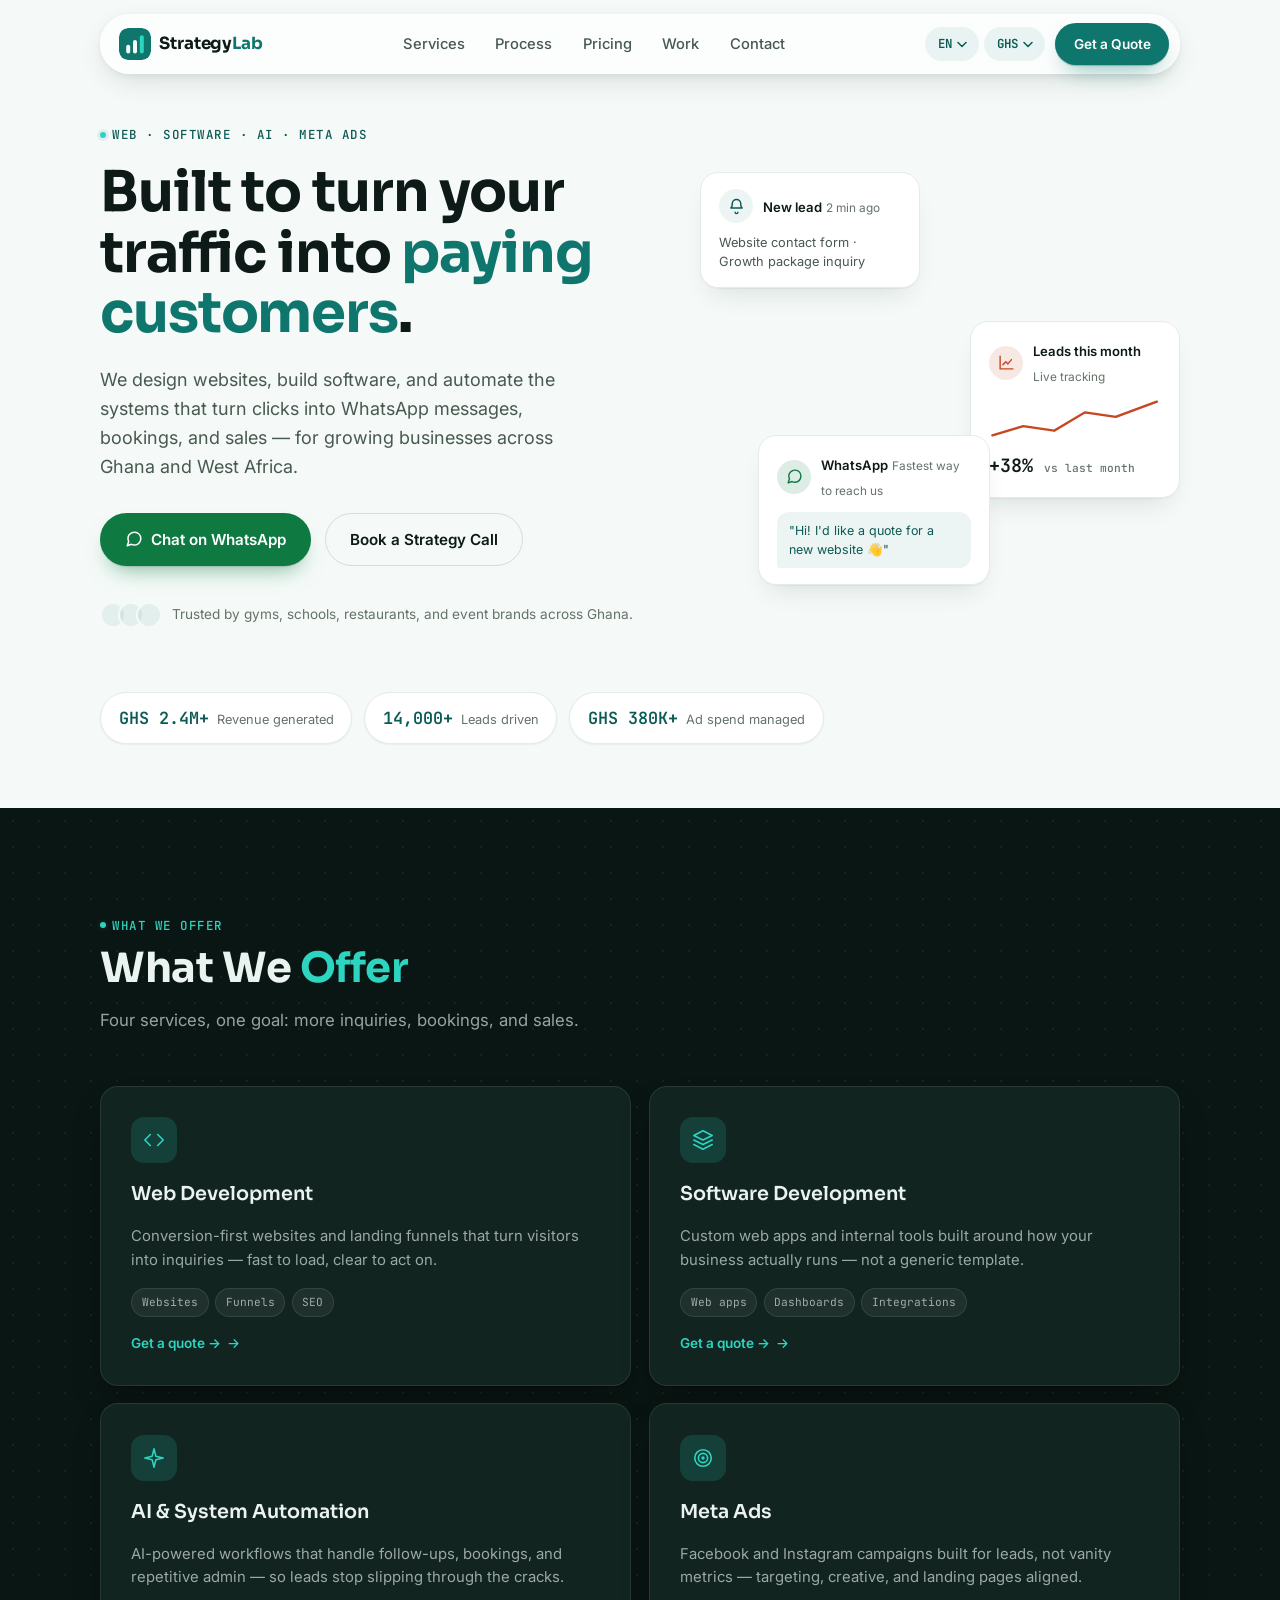
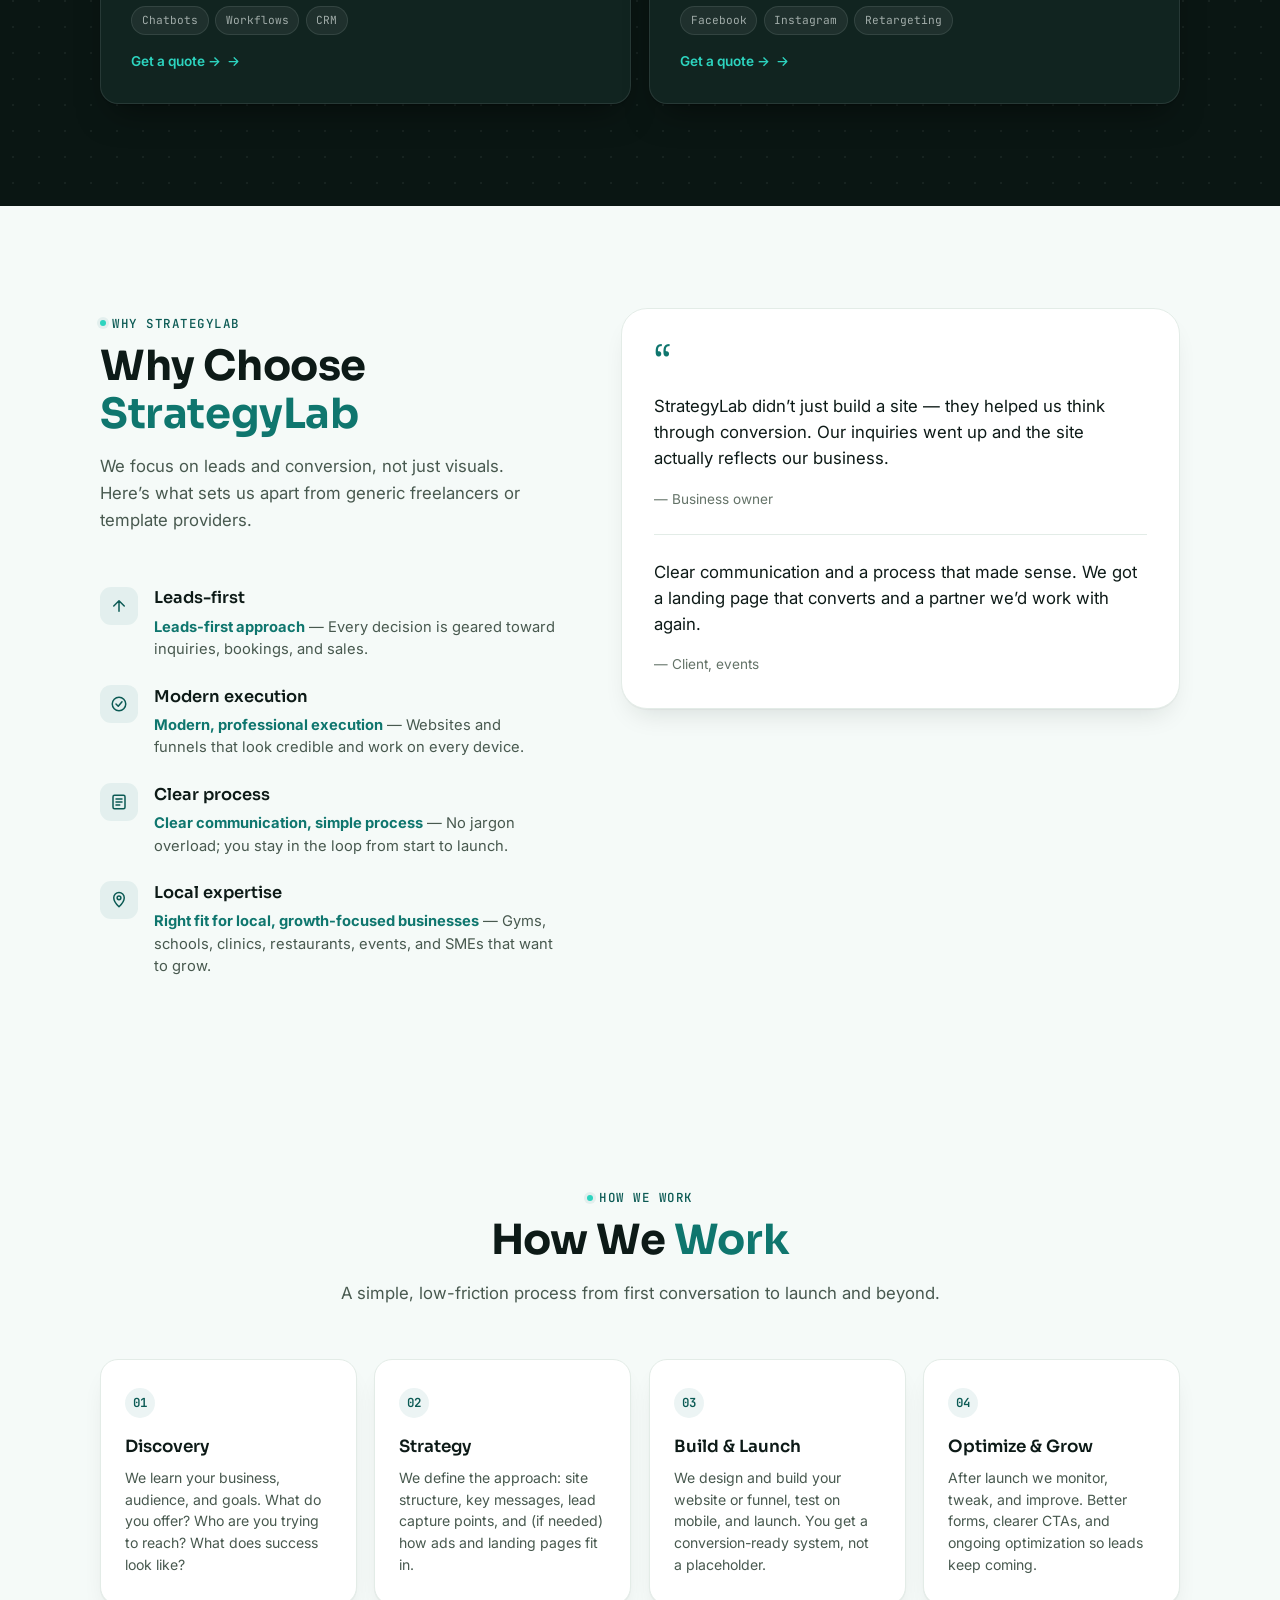
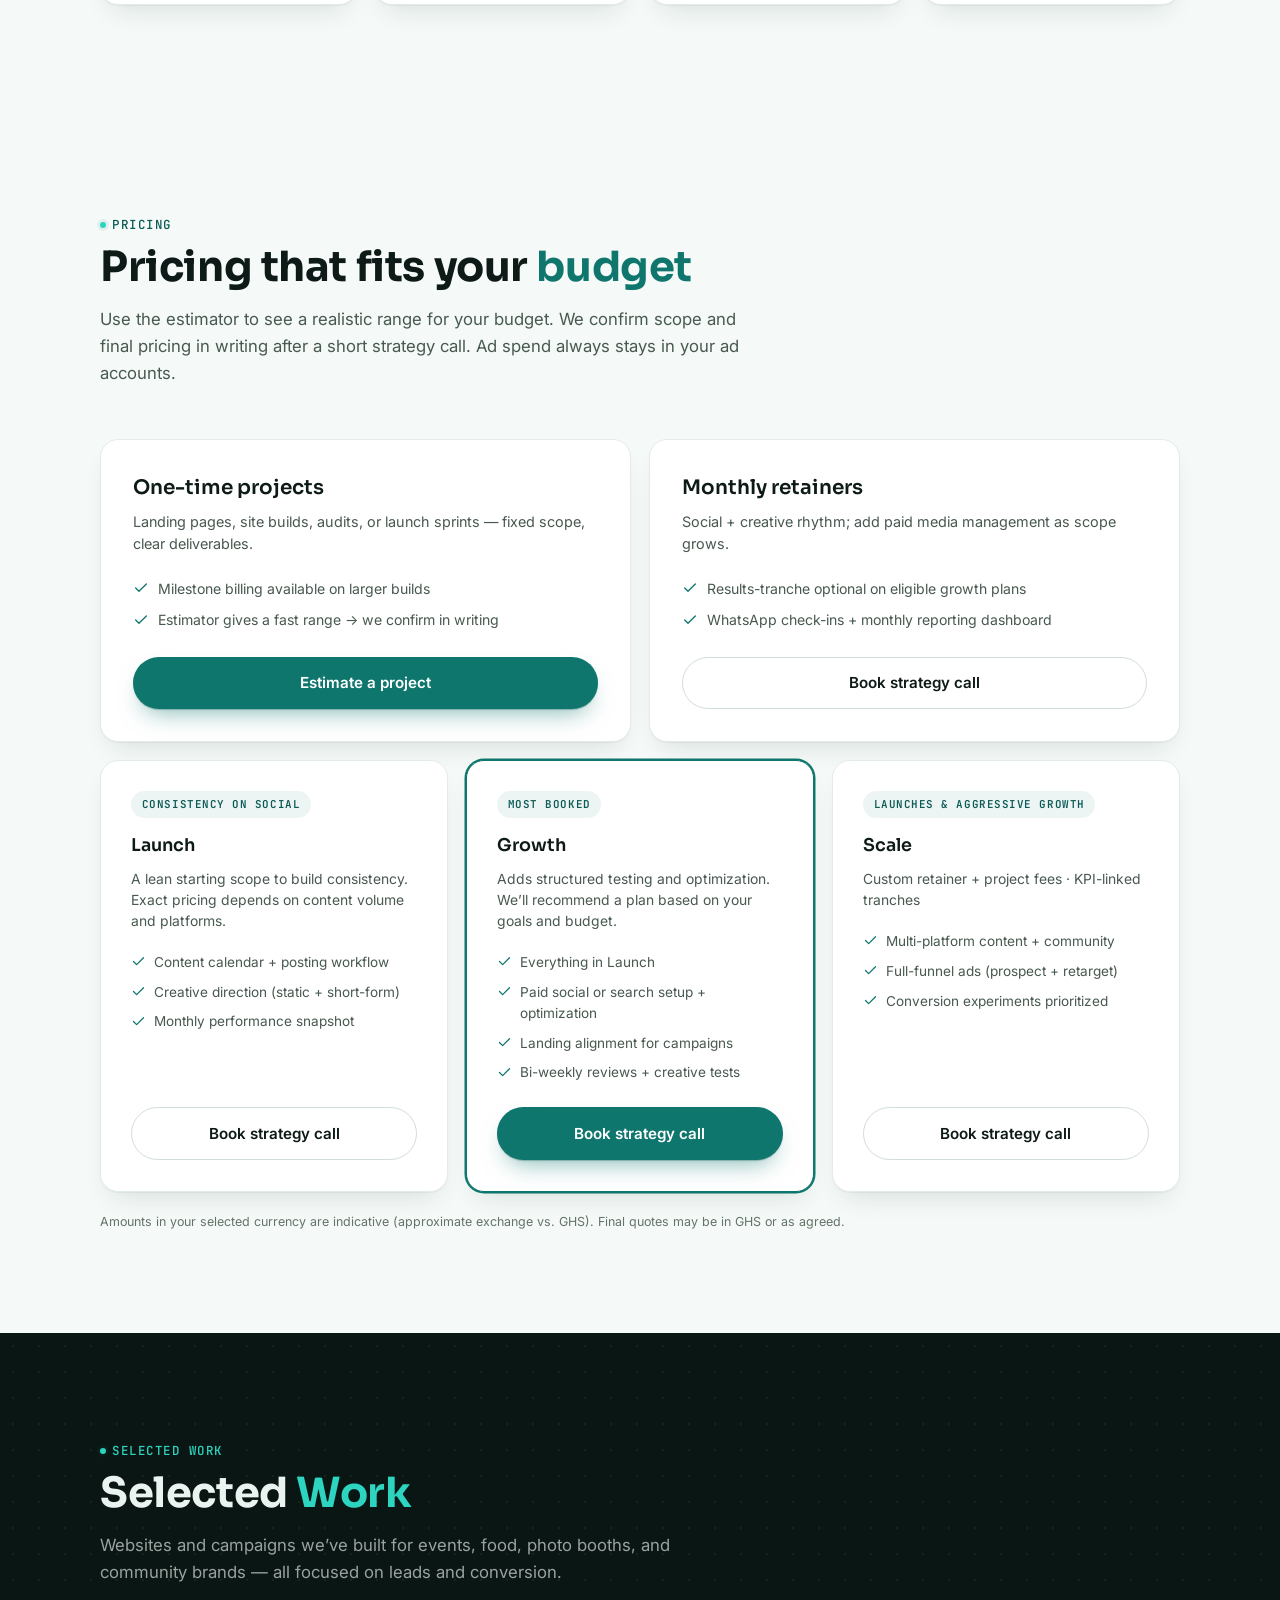
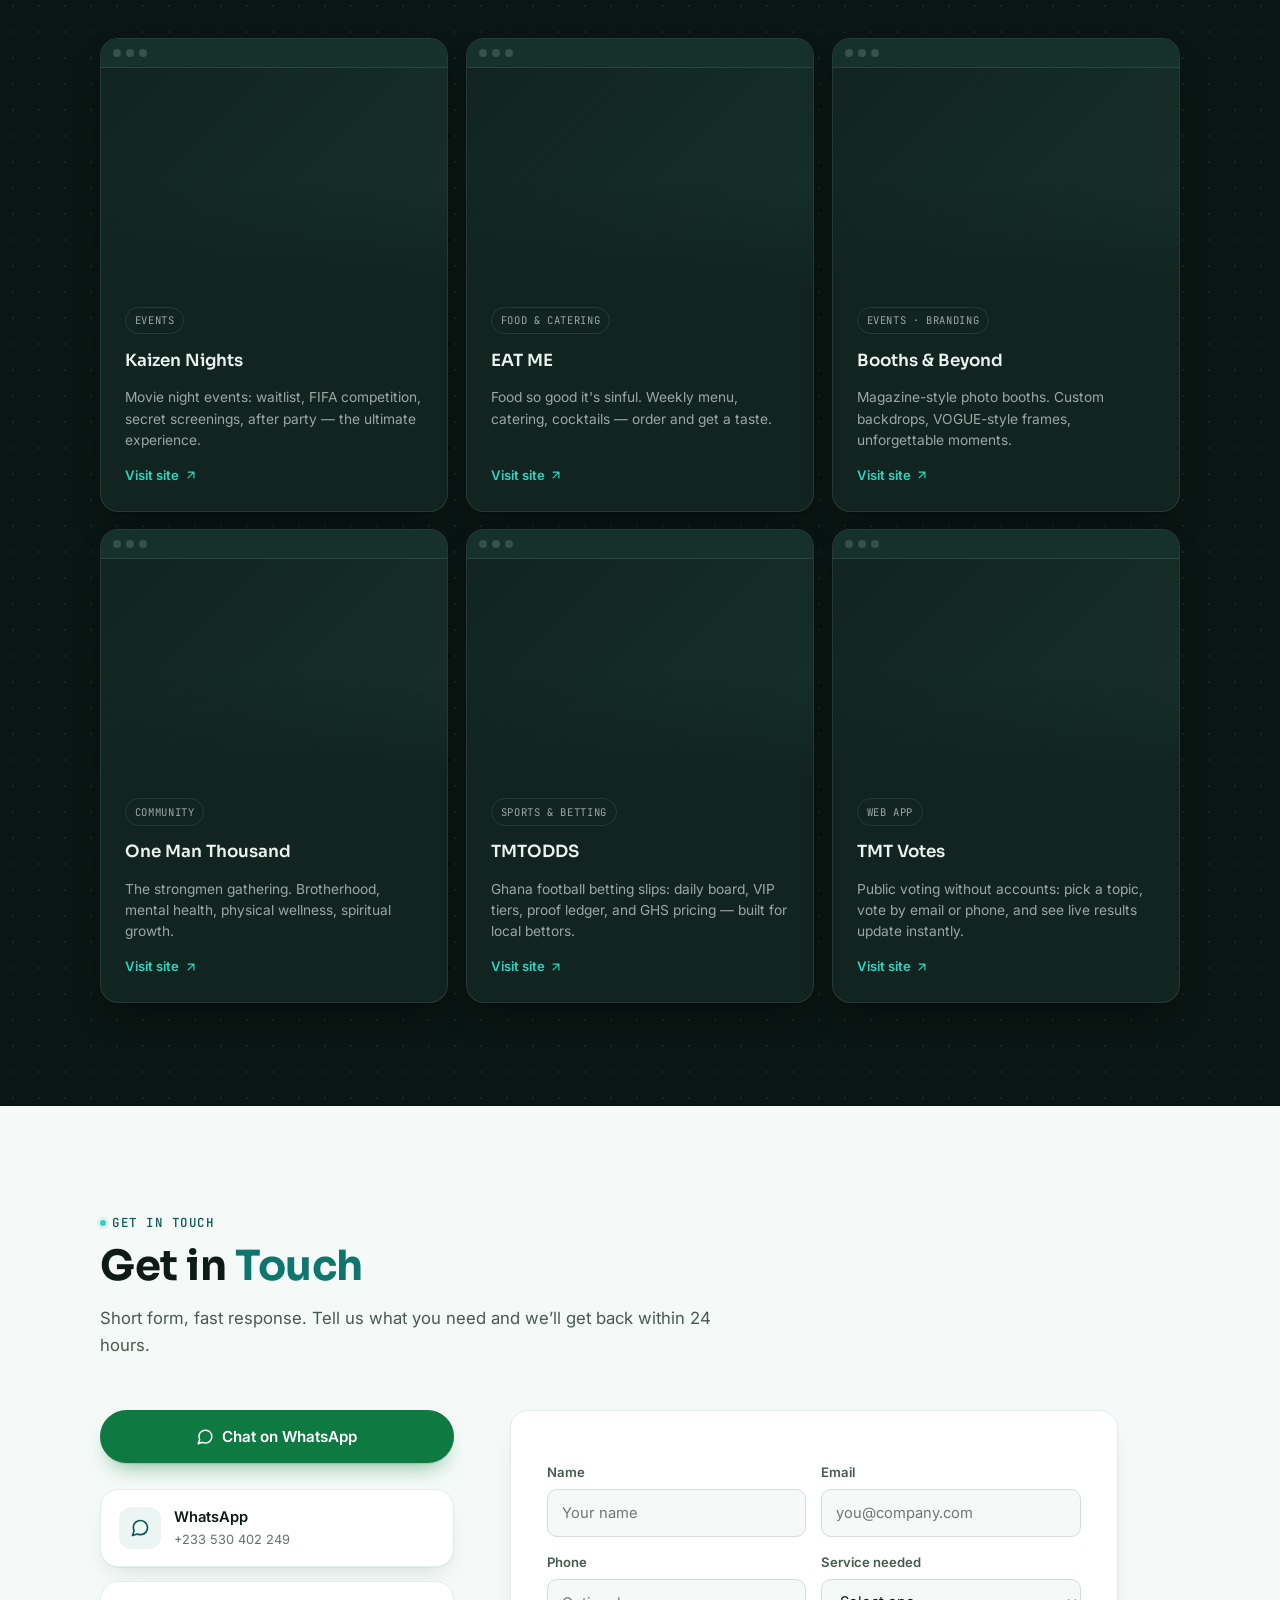
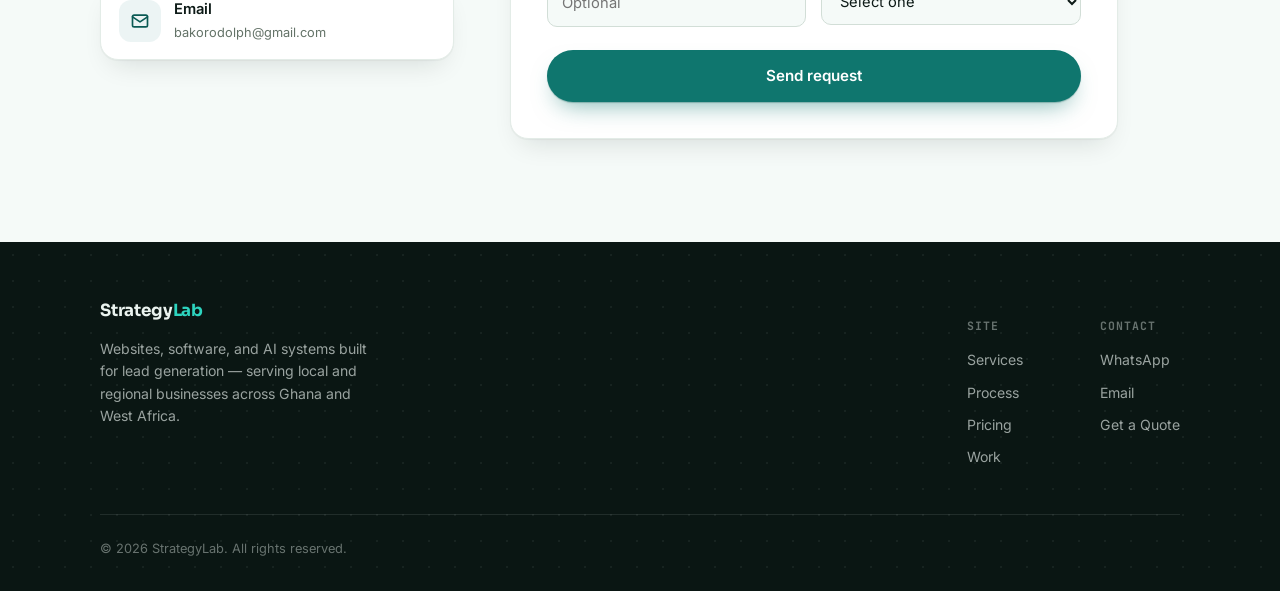
==== commit c526d46f: "tcho" ====
--- a/index.html
+++ b/index.html
@@ -378,40 +378,88 @@
 
         <div class="portfolio-grid">
           <a href="https://kaizennights.com/" target="_blank" rel="noopener noreferrer" class="card portfolio-card">
-            <div class="pf-top"><span class="pf-mark">KN</span><span class="pf-tag" data-i18n="portfolio.k1_cat">Events</span></div>
-            <h4>Kaizen Nights</h4>
-            <p data-i18n="portfolio.k1p">Movie night events: waitlist, FIFA competition, secret screenings, after party.</p>
-            <span class="pf-link" data-i18n="common.visit_site">Visit site</span>
+            <div class="pf-preview">
+              <div class="pf-browser-bar" aria-hidden="true"><span></span><span></span><span></span></div>
+              <div class="pf-frame-wrap">
+                <iframe src="https://kaizennights.com/" loading="lazy" tabindex="-1" aria-hidden="true" title="Live preview of Kaizen Nights" sandbox="allow-scripts allow-same-origin"></iframe>
+              </div>
+            </div>
+            <div class="pf-body">
+              <div class="pf-top"><span class="pf-tag" data-i18n="portfolio.k1_cat">Events</span></div>
+              <h4>Kaizen Nights</h4>
+              <p data-i18n="portfolio.k1p">Movie night events: waitlist, FIFA competition, secret screenings, after party.</p>
+              <span class="pf-link"><span data-i18n="common.visit_site">Visit site</span> <svg viewBox="0 0 24 24" fill="none" stroke="currentColor" stroke-width="2" stroke-linecap="round" stroke-linejoin="round"><path d="M7 17L17 7M7 7h10v10"/></svg></span>
+            </div>
           </a>
           <a href="https://rodbak.github.io/EATME/" target="_blank" rel="noopener noreferrer" class="card portfolio-card">
-            <div class="pf-top"><span class="pf-mark">EM</span><span class="pf-tag" data-i18n="portfolio.e1_cat">Food &amp; catering</span></div>
-            <h4>EAT ME</h4>
-            <p data-i18n="portfolio.e1p">Weekly menu, catering, cocktails — order and get a taste.</p>
-            <span class="pf-link" data-i18n="common.visit_site">Visit site</span>
+            <div class="pf-preview">
+              <div class="pf-browser-bar" aria-hidden="true"><span></span><span></span><span></span></div>
+              <div class="pf-frame-wrap">
+                <iframe src="https://rodbak.github.io/EATME/" loading="lazy" tabindex="-1" aria-hidden="true" title="Live preview of EAT ME" sandbox="allow-scripts allow-same-origin"></iframe>
+              </div>
+            </div>
+            <div class="pf-body">
+              <div class="pf-top"><span class="pf-tag" data-i18n="portfolio.e1_cat">Food &amp; catering</span></div>
+              <h4>EAT ME</h4>
+              <p data-i18n="portfolio.e1p">Weekly menu, catering, cocktails — order and get a taste.</p>
+              <span class="pf-link"><span data-i18n="common.visit_site">Visit site</span> <svg viewBox="0 0 24 24" fill="none" stroke="currentColor" stroke-width="2" stroke-linecap="round" stroke-linejoin="round"><path d="M7 17L17 7M7 7h10v10"/></svg></span>
+            </div>
           </a>
           <a href="https://rodbak.github.io/BoothAndBeyond/" target="_blank" rel="noopener noreferrer" class="card portfolio-card">
-            <div class="pf-top"><span class="pf-mark">BB</span><span class="pf-tag" data-i18n="home.portfolio.b1_cat">Events · Branding</span></div>
-            <h4>Booths &amp; Beyond</h4>
-            <p data-i18n="portfolio.b1p">Magazine-style photo booths. Custom backdrops, VOGUE-style frames, unforgettable moments.</p>
-            <span class="pf-link" data-i18n="common.visit_site">Visit site</span>
+            <div class="pf-preview">
+              <div class="pf-browser-bar" aria-hidden="true"><span></span><span></span><span></span></div>
+              <div class="pf-frame-wrap">
+                <iframe src="https://rodbak.github.io/BoothAndBeyond/" loading="lazy" tabindex="-1" aria-hidden="true" title="Live preview of Booths &amp; Beyond" sandbox="allow-scripts allow-same-origin"></iframe>
+              </div>
+            </div>
+            <div class="pf-body">
+              <div class="pf-top"><span class="pf-tag" data-i18n="home.portfolio.b1_cat">Events · Branding</span></div>
+              <h4>Booths &amp; Beyond</h4>
+              <p data-i18n="portfolio.b1p">Magazine-style photo booths. Custom backdrops, VOGUE-style frames, unforgettable moments.</p>
+              <span class="pf-link"><span data-i18n="common.visit_site">Visit site</span> <svg viewBox="0 0 24 24" fill="none" stroke="currentColor" stroke-width="2" stroke-linecap="round" stroke-linejoin="round"><path d="M7 17L17 7M7 7h10v10"/></svg></span>
+            </div>
           </a>
           <a href="https://rodbak.github.io/OneManThousandWebsite/" target="_blank" rel="noopener noreferrer" class="card portfolio-card">
-            <div class="pf-top"><span class="pf-mark">OM</span><span class="pf-tag" data-i18n="portfolio.o1_cat">Community</span></div>
-            <h4>One Man Thousand</h4>
-            <p data-i18n="portfolio.o1p">The strongmen gathering. Brotherhood, mental health, physical wellness.</p>
-            <span class="pf-link" data-i18n="common.visit_site">Visit site</span>
+            <div class="pf-preview">
+              <div class="pf-browser-bar" aria-hidden="true"><span></span><span></span><span></span></div>
+              <div class="pf-frame-wrap">
+                <iframe src="https://rodbak.github.io/OneManThousandWebsite/" loading="lazy" tabindex="-1" aria-hidden="true" title="Live preview of One Man Thousand" sandbox="allow-scripts allow-same-origin"></iframe>
+              </div>
+            </div>
+            <div class="pf-body">
+              <div class="pf-top"><span class="pf-tag" data-i18n="portfolio.o1_cat">Community</span></div>
+              <h4>One Man Thousand</h4>
+              <p data-i18n="portfolio.o1p">The strongmen gathering. Brotherhood, mental health, physical wellness.</p>
+              <span class="pf-link"><span data-i18n="common.visit_site">Visit site</span> <svg viewBox="0 0 24 24" fill="none" stroke="currentColor" stroke-width="2" stroke-linecap="round" stroke-linejoin="round"><path d="M7 17L17 7M7 7h10v10"/></svg></span>
+            </div>
           </a>
           <a href="https://tmtodds.vercel.app/" target="_blank" rel="noopener noreferrer" class="card portfolio-card">
-            <div class="pf-top"><span class="pf-mark">TO</span><span class="pf-tag" data-i18n="portfolio.t1_cat">Sports &amp; betting</span></div>
-            <h4>TMTODDS</h4>
-            <p data-i18n="portfolio.t1p">Ghana football betting slips: daily board, VIP tiers, proof ledger.</p>
-            <span class="pf-link" data-i18n="common.visit_site">Visit site</span>
+            <div class="pf-preview">
+              <div class="pf-browser-bar" aria-hidden="true"><span></span><span></span><span></span></div>
+              <div class="pf-frame-wrap">
+                <iframe src="https://tmtodds.vercel.app/" loading="lazy" tabindex="-1" aria-hidden="true" title="Live preview of TMTODDS" sandbox="allow-scripts allow-same-origin"></iframe>
+              </div>
+            </div>
+            <div class="pf-body">
+              <div class="pf-top"><span class="pf-tag" data-i18n="portfolio.t1_cat">Sports &amp; betting</span></div>
+              <h4>TMTODDS</h4>
+              <p data-i18n="portfolio.t1p">Ghana football betting slips: daily board, VIP tiers, proof ledger.</p>
+              <span class="pf-link"><span data-i18n="common.visit_site">Visit site</span> <svg viewBox="0 0 24 24" fill="none" stroke="currentColor" stroke-width="2" stroke-linecap="round" stroke-linejoin="round"><path d="M7 17L17 7M7 7h10v10"/></svg></span>
+            </div>
           </a>
           <a href="https://tmtvotes.vercel.app/" target="_blank" rel="noopener noreferrer" class="card portfolio-card">
-            <div class="pf-top"><span class="pf-mark">TV</span><span class="pf-tag" data-i18n="portfolio.v1_cat">Web app</span></div>
-            <h4>TMT Votes</h4>
-            <p data-i18n="portfolio.v1p">Public voting without accounts — pick a topic, vote, see live results.</p>
-            <span class="pf-link" data-i18n="common.visit_site">Visit site</span>
+            <div class="pf-preview">
+              <div class="pf-browser-bar" aria-hidden="true"><span></span><span></span><span></span></div>
+              <div class="pf-frame-wrap">
+                <iframe src="https://tmtvotes.vercel.app/" loading="lazy" tabindex="-1" aria-hidden="true" title="Live preview of TMT Votes" sandbox="allow-scripts allow-same-origin"></iframe>
+              </div>
+            </div>
+            <div class="pf-body">
+              <div class="pf-top"><span class="pf-tag" data-i18n="portfolio.v1_cat">Web app</span></div>
+              <h4>TMT Votes</h4>
+              <p data-i18n="portfolio.v1p">Public voting without accounts — pick a topic, vote, see live results.</p>
+              <span class="pf-link"><span data-i18n="common.visit_site">Visit site</span> <svg viewBox="0 0 24 24" fill="none" stroke="currentColor" stroke-width="2" stroke-linecap="round" stroke-linejoin="round"><path d="M7 17L17 7M7 7h10v10"/></svg></span>
+            </div>
           </a>
         </div>
       </div>
@@ -444,36 +492,39 @@
             </div>
           </div>
 
-          <form class="card form-panel" action="https://formspree.io/f/xjgayrwe" method="post" data-i18n-aria="contact.form_aria" aria-label="Contact form">
-            <div class="form-row">
-              <div class="field">
-                <label for="name" data-i18n="contact.lbl_name">Name</label>
-                <input type="text" id="name" name="name" required data-i18n-placeholder="contact.ph_name" placeholder="Your name">
-              </div>
-              <div class="field">
-                <label for="contact-email" data-i18n="contact.lbl_email">Email</label>
-                <input type="email" id="contact-email" name="email" required placeholder="you@company.com">
-              </div>
-            </div>
-            <div class="form-row">
-              <div class="field">
-                <label for="phone" data-i18n="contact.lbl_phone">Phone</label>
-                <input type="tel" id="phone" name="phone" data-i18n-placeholder="contact.ph_phone" placeholder="Optional">
-              </div>
-              <div class="field">
-                <label for="service" data-i18n="contact.lbl_service">Service needed</label>
-                <select id="service" name="service" required>
-                  <option value="" data-i18n="contact.svc_placeholder">Select one</option>
-                  <option value="Web Development" data-i18n="home.services.web_h">Web Development</option>
-                  <option value="Software Development" data-i18n="home.services.software_h">Software Development</option>
-                  <option value="AI & System Automation" data-i18n="home.services.ai_h">AI &amp; System Automation</option>
-                  <option value="Meta Ads" data-i18n="home.services.ads_h">Meta Ads</option>
-                </select>
-              </div>
-            </div>
-            <input type="hidden" name="locale" data-sync-locale value="en">
-            <input type="hidden" name="currency" data-sync-currency value="GHS">
-            <button type="submit" class="btn btn-primary btn-block" data-i18n="contact.submit">Send request</button>
+          <form class="card form-panel" id="contact-form" action="https://formspree.io/f/xjgayrwe" method="post" data-i18n-aria="contact.form_aria" aria-label="Contact form">
+            <div class="form-fields" id="form-fields">
+              <div class="form-row">
+                <div class="field">
+                  <label for="name" data-i18n="contact.lbl_name">Name</label>
+                  <input type="text" id="name" name="name" required data-i18n-placeholder="contact.ph_name" placeholder="Your name">
+                </div>
+                <div class="field">
+                  <label for="contact-email" data-i18n="contact.lbl_email">Email</label>
+                  <input type="email" id="contact-email" name="email" required placeholder="you@company.com">
+                </div>
+              </div>
+              <div class="form-row">
+                <div class="field">
+                  <label for="phone" data-i18n="contact.lbl_phone">Phone</label>
+                  <input type="tel" id="phone" name="phone" data-i18n-placeholder="contact.ph_phone" placeholder="Optional">
+                </div>
+                <div class="field">
+                  <label for="service" data-i18n="contact.lbl_service">Service needed</label>
+                  <select id="service" name="service" required>
+                    <option value="" data-i18n="contact.svc_placeholder">Select one</option>
+                    <option value="Web Development" data-i18n="home.services.web_h">Web Development</option>
+                    <option value="Software Development" data-i18n="home.services.software_h">Software Development</option>
+                    <option value="AI & System Automation" data-i18n="home.services.ai_h">AI &amp; System Automation</option>
+                    <option value="Meta Ads" data-i18n="home.services.ads_h">Meta Ads</option>
+                  </select>
+                </div>
+              </div>
+              <input type="hidden" name="locale" data-sync-locale value="en">
+              <input type="hidden" name="currency" data-sync-currency value="GHS">
+              <button type="submit" class="btn btn-primary btn-block" data-i18n="contact.submit">Send request</button>
+            </div>
+            <div class="form-status" id="form-status" role="status" aria-live="polite" hidden></div>
           </form>
         </div>
       </div>
--- a/theme.css
+++ b/theme.css
@@ -115,10 +115,15 @@
 .container-wide { max-width: var(--container-wide); margin: 0 auto; padding: 0 var(--gutter); }
 
 section { position: relative; }
+#home, #services, #why-us, #process, #pricing, #portfolio, #contact {
+  scroll-margin-top: 100px;
+}
 .section-pad { padding: var(--section-y) 0; }
 
 .section-dark {
-  background: var(--deep);
+  background-color: var(--deep);
+  background-image: radial-gradient(rgba(234, 243, 239, 0.06) 1px, transparent 1px);
+  background-size: 26px 26px;
   color: var(--on-deep);
 }
 .section-dark .eyebrow { color: var(--teal-bright); }
@@ -717,26 +722,60 @@
   grid-template-columns: repeat(3, 1fr);
   gap: 1.1rem;
 }
-.portfolio-card { padding: 1.6rem; display: flex; flex-direction: column; gap: 0.9rem; }
+.portfolio-card { padding: 0; display: flex; flex-direction: column; overflow: hidden; }
+
+.pf-preview { position: relative; }
+.pf-browser-bar {
+  display: flex;
+  gap: 5px;
+  padding: 10px 12px;
+  background: var(--deep-raised-2);
+  border-bottom: 1px solid var(--deep-line);
+}
+.pf-browser-bar span { width: 8px; height: 8px; border-radius: 50%; background: rgba(234, 243, 239, 0.16); }
+
+.pf-frame-wrap {
+  position: relative;
+  width: 100%;
+  aspect-ratio: 16 / 10;
+  overflow: hidden;
+  background: linear-gradient(135deg, var(--deep-raised), var(--deep-raised-2));
+}
+.pf-frame-wrap iframe {
+  position: absolute;
+  top: 0;
+  left: 0;
+  width: 400%;
+  height: 400%;
+  border: 0;
+  transform: scale(0.25);
+  transform-origin: 0 0;
+  pointer-events: none;
+}
+/* Fade so a slow-loading or blocked embed never looks like a broken hole */
+.pf-frame-wrap::after {
+  content: '';
+  position: absolute;
+  inset: 0;
+  background: linear-gradient(180deg, transparent 55%, var(--deep-raised) 100%);
+  pointer-events: none;
+}
+
+.pf-body { padding: 1.4rem 1.5rem 1.6rem; display: flex; flex-direction: column; gap: 0.85rem; flex: 1; }
 .portfolio-card .pf-top { display: flex; align-items: center; justify-content: space-between; }
-.pf-mark {
-  width: 40px; height: 40px; border-radius: 11px;
-  display: flex; align-items: center; justify-content: center;
-  font-family: var(--font-display); font-weight: 700; font-size: 1rem;
-  background: var(--teal-pale-deep); color: var(--teal-bright);
-}
 .pf-tag {
   font-family: var(--font-mono); font-size: 0.66rem; text-transform: uppercase; letter-spacing: 0.06em;
   color: var(--on-deep-soft); border: 1px solid var(--deep-line); padding: 0.28rem 0.55rem; border-radius: var(--radius-pill);
 }
 .portfolio-card h4 { font-family: var(--font-display); font-size: 1.05rem; font-weight: 600; color: var(--on-deep); }
 .portfolio-card p { font-size: 0.86rem; color: var(--on-deep-soft); line-height: 1.55; }
-.portfolio-card .pf-result { margin-top: auto; font-family: var(--font-mono); font-size: 0.85rem; color: var(--teal-bright); font-weight: 600; }
-.portfolio-card .pf-link { display: inline-flex; align-items: center; gap: 0.35em; font-size: 0.82rem; font-weight: 600; color: var(--on-deep); }
-.portfolio-card .pf-link svg { width: 14px; height: 14px; }
+.portfolio-card .pf-link { margin-top: auto; display: inline-flex; align-items: center; gap: 0.35em; font-size: 0.82rem; font-weight: 600; color: var(--teal-bright); }
+.portfolio-card .pf-link svg { width: 14px; height: 14px; transition: transform 0.2s; }
+.portfolio-card:hover .pf-link svg { transform: translate(2px, -2px); }
 
 @media (max-width: 980px) { .portfolio-grid { grid-template-columns: 1fr 1fr; } }
 @media (max-width: 620px) { .portfolio-grid { grid-template-columns: 1fr; } }
+
 
 /* ============================================================
    Contact
@@ -779,13 +818,26 @@
 .form-panel .btn { margin-top: 1.4rem; }
 .form-note { margin-top: 0.9rem; font-size: 0.78rem; color: var(--ink-faint); }
 
+.form-status { display: none; text-align: center; padding: 1.75rem 0.5rem; }
+.form-status.is-visible { display: flex; flex-direction: column; align-items: center; gap: 0.85rem; }
+.form-status svg { width: 42px; height: 42px; }
+.form-status p { font-size: 1rem; font-weight: 600; color: var(--ink); max-width: 320px; line-height: 1.5; }
+.form-status.is-success svg { color: var(--teal); }
+.form-status.is-error svg { color: var(--coral); }
+
 @media (max-width: 860px) { .contact-grid { grid-template-columns: 1fr; } }
 @media (max-width: 560px) { .form-row { grid-template-columns: 1fr; } }
 
 /* ============================================================
    Footer
    ============================================================ */
-.site-footer { background: var(--deep); color: var(--on-deep-soft); padding: 3.5rem 0 2rem; }
+.site-footer {
+  background-color: var(--deep);
+  background-image: radial-gradient(rgba(234, 243, 239, 0.06) 1px, transparent 1px);
+  background-size: 26px 26px;
+  color: var(--on-deep-soft);
+  padding: 3.5rem 0 2rem;
+}
 .footer-top { display: flex; flex-wrap: wrap; justify-content: space-between; gap: 2rem; padding-bottom: 2.25rem; border-bottom: 1px solid var(--deep-line); }
 .footer-brand .brand-word { color: var(--on-deep); }
 .footer-brand p { margin-top: 0.85rem; font-size: 0.88rem; max-width: 280px; line-height: 1.6; }
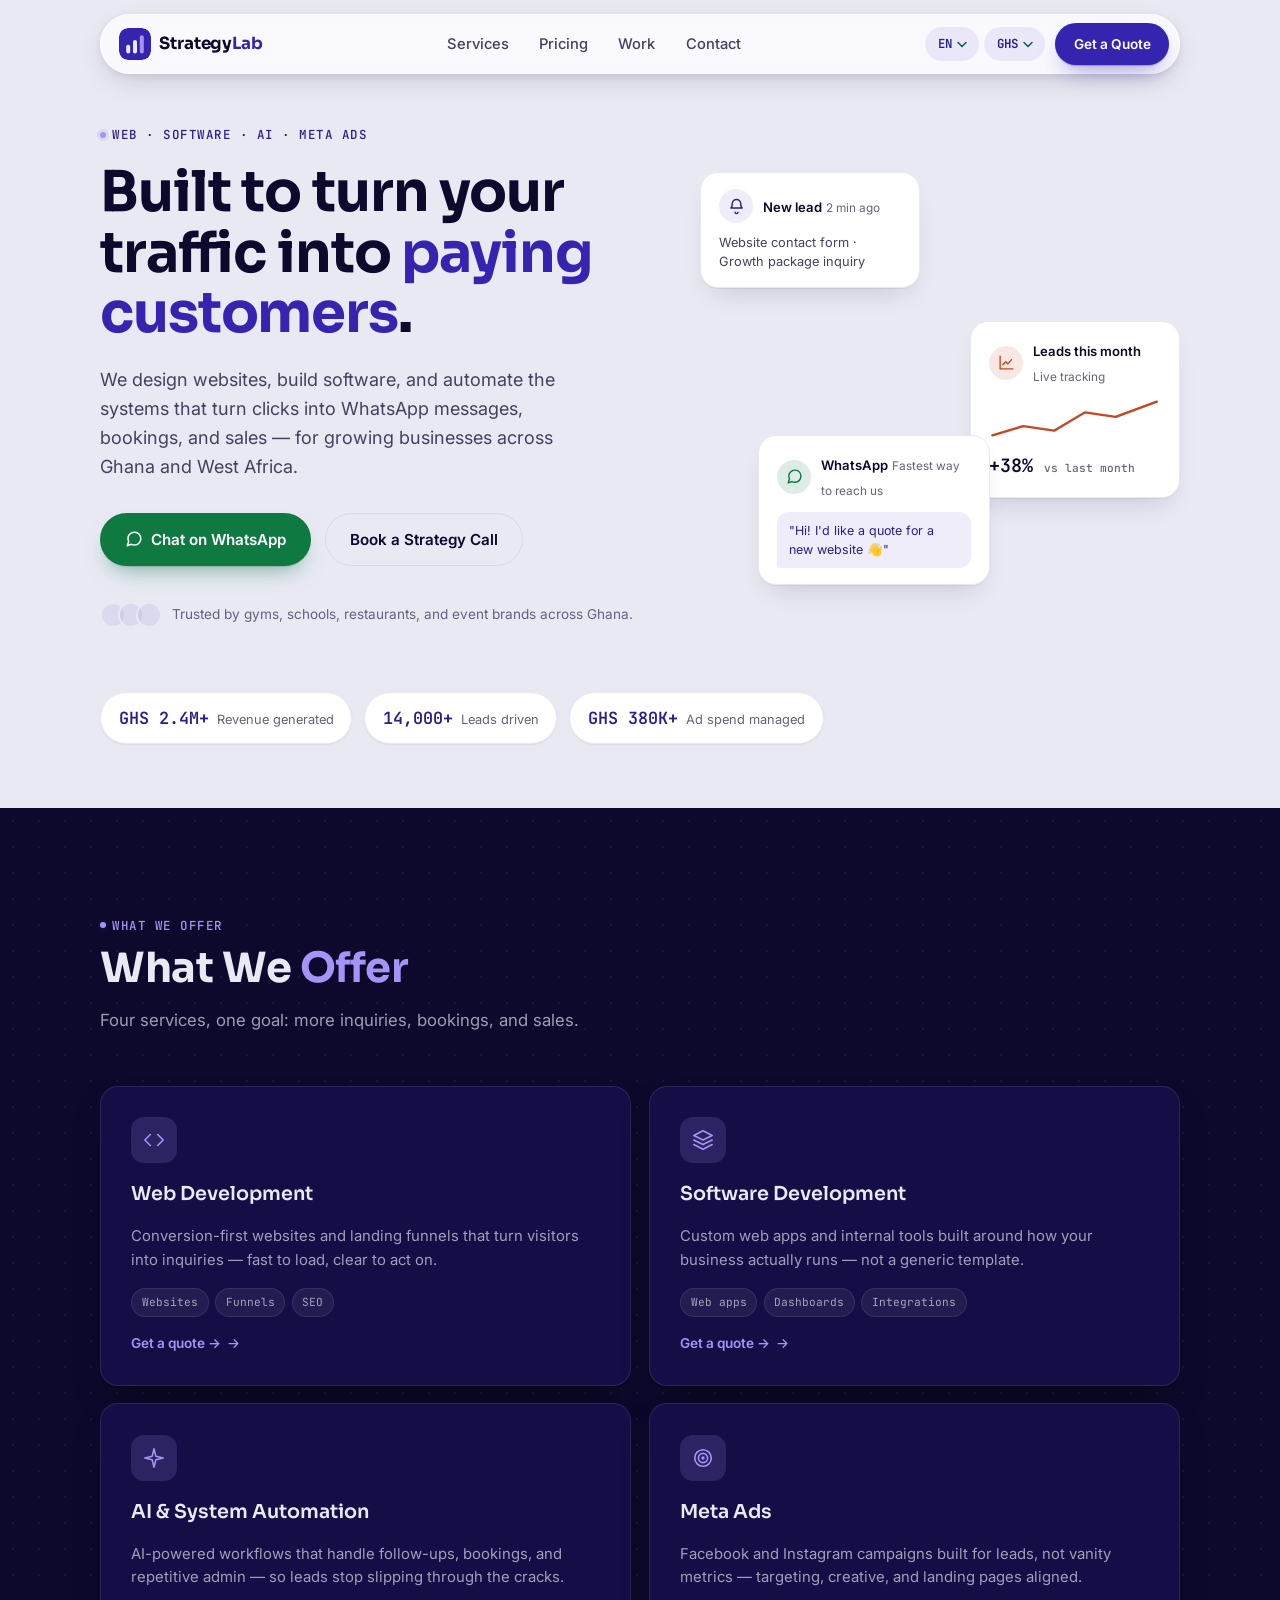
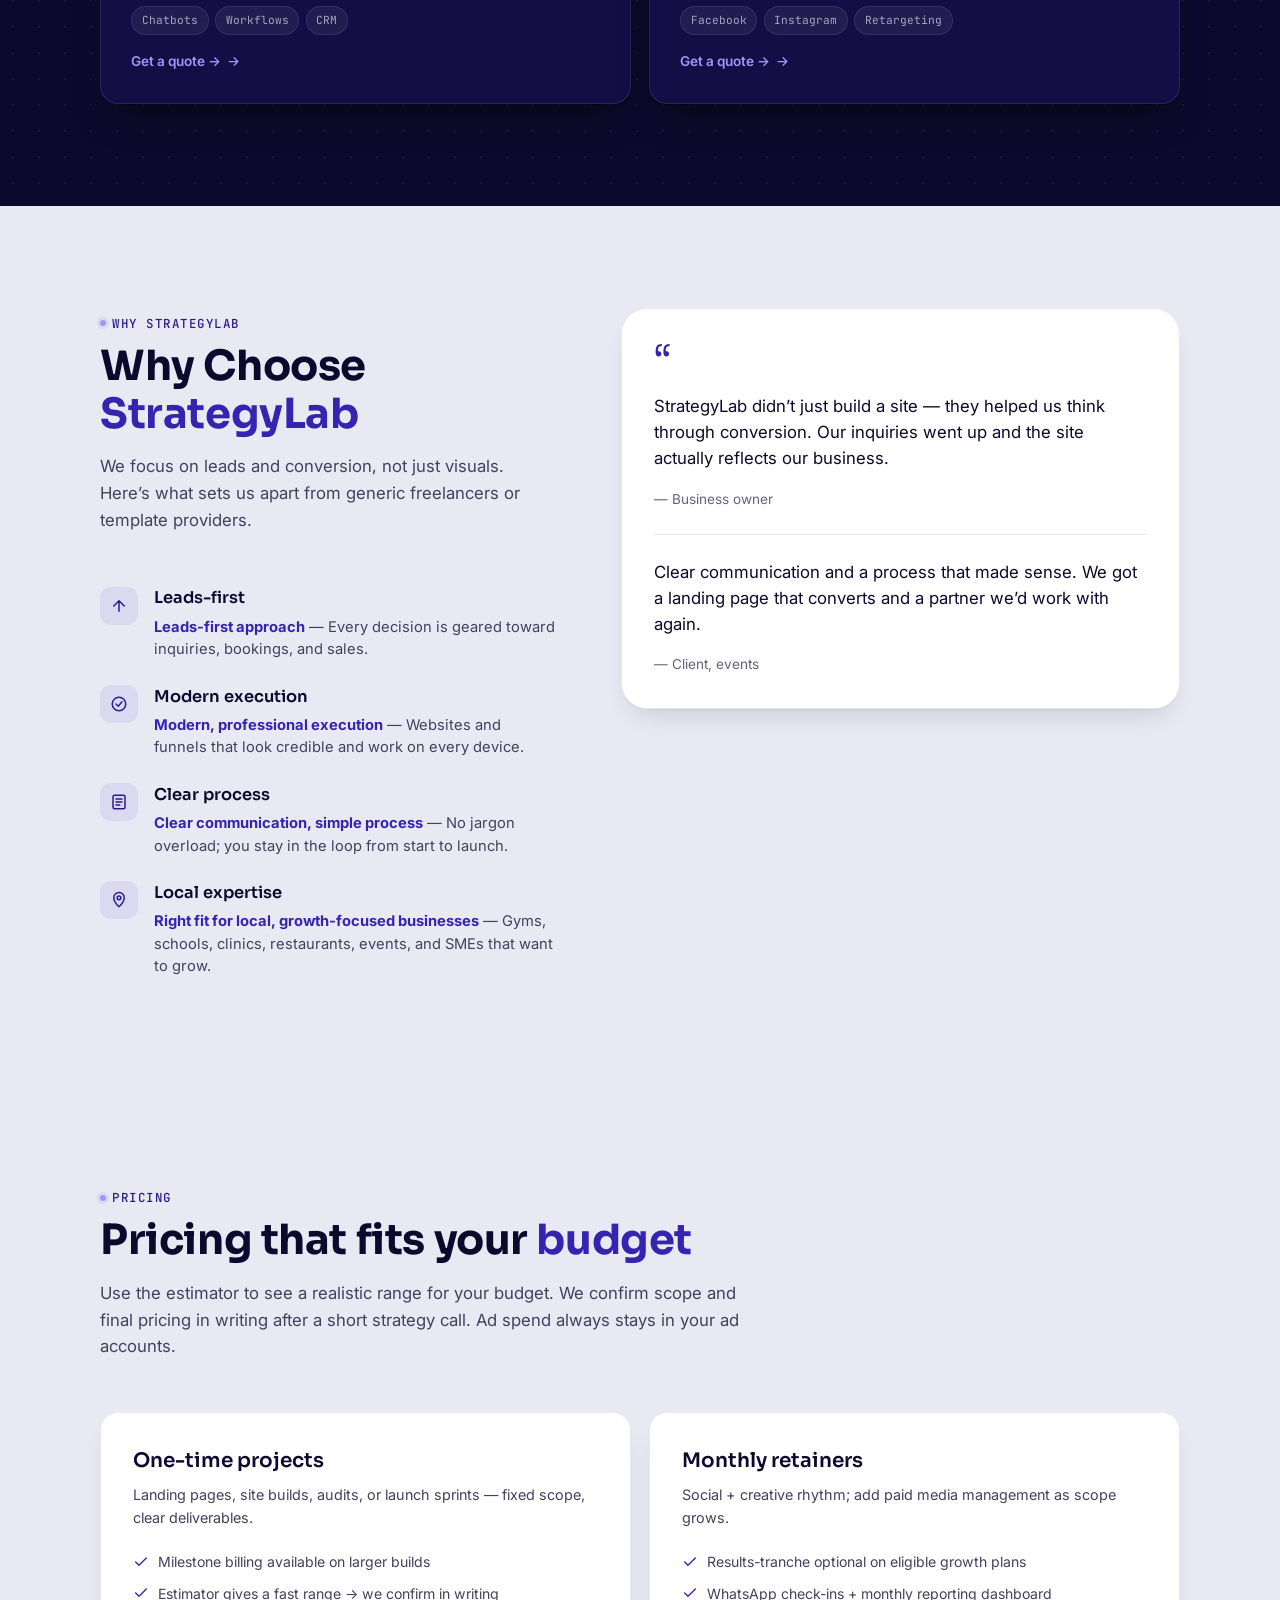
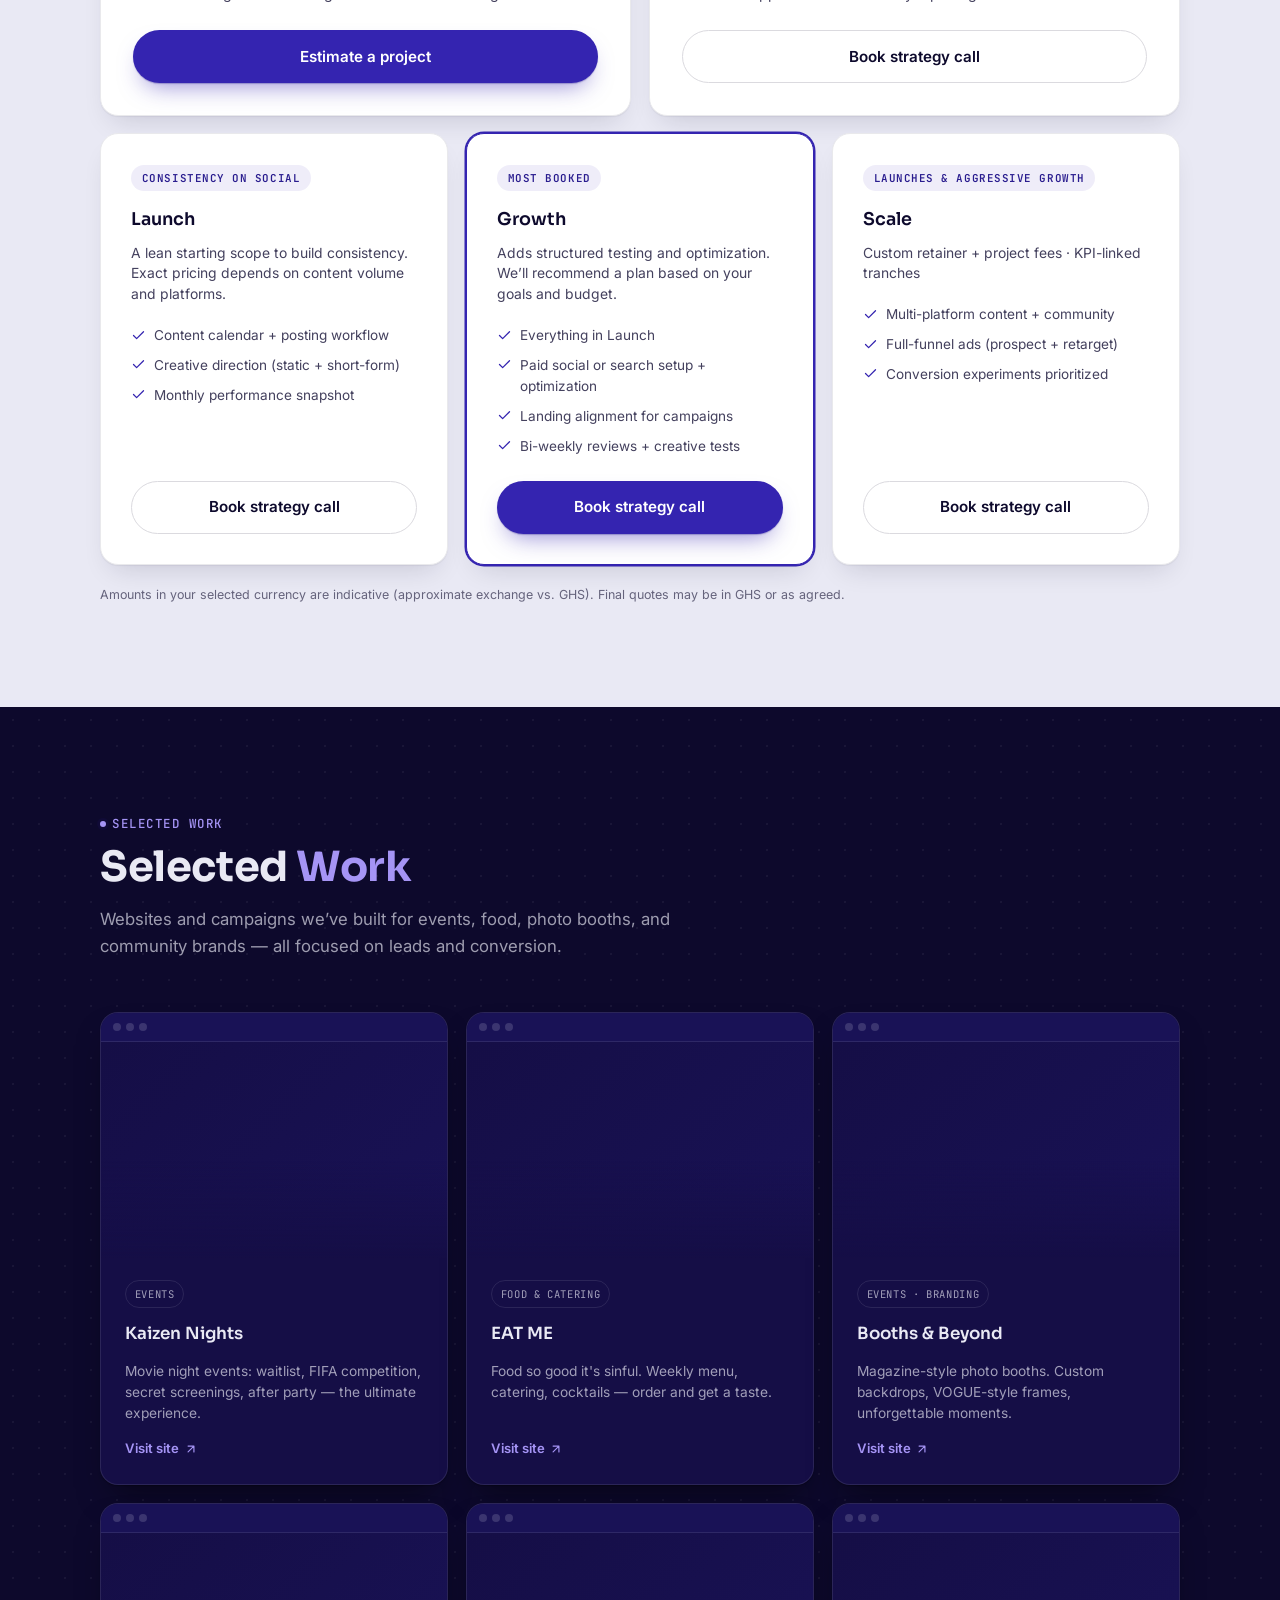
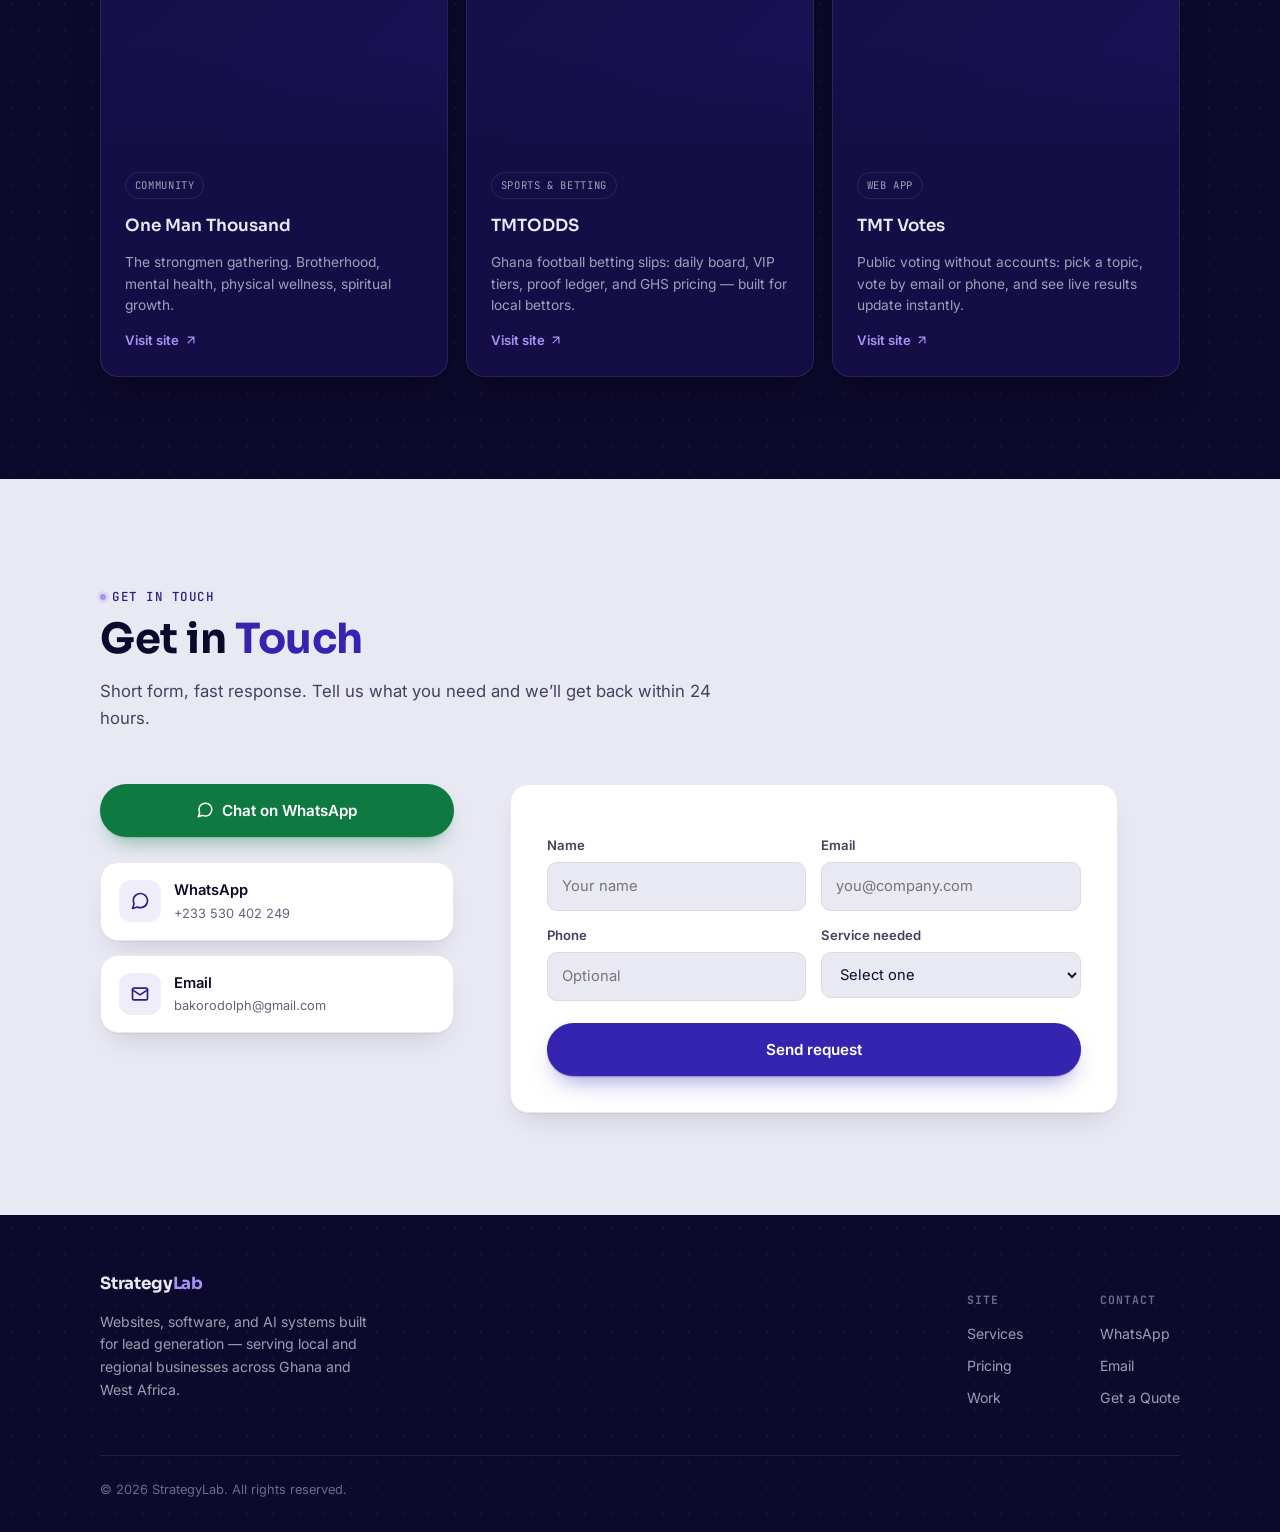
==== commit 79dedf14: "jn" ====
--- a/index.html
+++ b/index.html
@@ -17,7 +17,7 @@
   <!-- Shown.io metrics -->
   <script defer src="https://shown.io/metrics/vg8VlELK0k" type="text/javascript"></script>
 
-  <link rel="icon" href="data:image/svg+xml,%3Csvg xmlns='http://www.w3.org/2000/svg' viewBox='0 0 40 40'%3E%3Crect width='40' height='40' rx='11' fill='%230F766E'/%3E%3Crect x='9' y='21' width='5' height='11' rx='2.5' fill='%23F5FAF8'/%3E%3Crect x='17.5' y='15' width='5' height='17' rx='2.5' fill='%23F5FAF8'/%3E%3Crect x='26' y='9' width='5' height='23' rx='2.5' fill='%232DD4BF'/%3E%3C/svg%3E" type="image/svg+xml">
+  <link rel="icon" href="data:image/svg+xml,%3Csvg xmlns='http://www.w3.org/2000/svg' viewBox='0 0 40 40'%3E%3Crect width='40' height='40' rx='11' fill='%233424B0'/%3E%3Crect x='9' y='21' width='5' height='11' rx='2.5' fill='%23E9E9F4'/%3E%3Crect x='17.5' y='15' width='5' height='17' rx='2.5' fill='%23E9E9F4'/%3E%3Crect x='26' y='9' width='5' height='23' rx='2.5' fill='%23A594F5'/%3E%3C/svg%3E" type="image/svg+xml">
 
   <title>StrategyLab | Web, Software, AI &amp; Meta Ads Agency</title>
   <meta name="description" content="StrategyLab builds websites, software, and AI-driven systems that turn traffic into leads — for growing businesses across Ghana and West Africa.">
@@ -36,17 +36,16 @@
     <div class="nav-float">
       <a href="#home" class="brand" data-i18n-aria="nav.home_aria" aria-label="StrategyLab home">
         <svg class="brand-mark" viewBox="0 0 40 40" fill="none" aria-hidden="true">
-          <rect width="40" height="40" rx="11" fill="#0F766E"/>
-          <rect x="9" y="21" width="5" height="11" rx="2.5" fill="#F5FAF8"/>
-          <rect x="17.5" y="15" width="5" height="17" rx="2.5" fill="#F5FAF8"/>
-          <rect x="26" y="9" width="5" height="23" rx="2.5" fill="#2DD4BF"/>
+          <rect width="40" height="40" rx="11" fill="#3424B0"/>
+          <rect x="9" y="21" width="5" height="11" rx="2.5" fill="#E9E9F4"/>
+          <rect x="17.5" y="15" width="5" height="17" rx="2.5" fill="#E9E9F4"/>
+          <rect x="26" y="9" width="5" height="23" rx="2.5" fill="#A594F5"/>
         </svg>
         <span class="brand-word">Strategy<span>Lab</span></span>
       </a>
 
       <nav class="nav-links" aria-label="Main navigation">
         <a href="#services" data-i18n="nav.services">Services</a>
-        <a href="#process" data-i18n="nav.process">Process</a>
         <a href="#pricing" data-i18n="nav.pricing">Pricing</a>
         <a href="#portfolio" data-i18n="nav.work">Work</a>
         <a href="#contact" data-i18n="nav.contact">Contact</a>
@@ -75,7 +74,6 @@
 
   <div class="nav-mobile" id="mobile-nav">
     <a href="#services" data-i18n="nav.services">Services</a>
-    <a href="#process" data-i18n="nav.process">Process</a>
     <a href="#pricing" data-i18n="nav.pricing">Pricing</a>
     <a href="#portfolio" data-i18n="nav.work">Work</a>
     <a href="#contact" data-i18n="nav.contact">Contact</a>
@@ -99,7 +97,7 @@
       <div class="container hero-grid">
         <div class="hero-copy">
           <span class="eyebrow">WEB · SOFTWARE · AI · META ADS</span>
-          <h1 class="hero-title" data-i18n-html="home.hero.title_html">Built to turn your traffic into <span class="text-accent">paying customers</span>.</h1>
+          <h1 class="hero-title" data-i18n-html="home.hero.title_html">Built to turn your traffic into <span class="accent">paying customers</span>.</h1>
           <p class="hero-sub" data-i18n="home.hero.sub">We design websites, build software, and automate the systems that turn clicks into WhatsApp messages, bookings, and sales — for growing businesses across Ghana and West Africa.</p>
           <div class="hero-cta">
             <a href="https://wa.me/233530402249" class="btn btn-whatsapp">
@@ -173,7 +171,7 @@
       <div class="container">
         <div class="section-head">
           <span class="eyebrow" data-i18n="home.services.eyebrow">What we offer</span>
-          <h2 class="section-title" data-i18n-html="services.title_html">What We <span class="gold">Offer</span></h2>
+          <h2 class="section-title" data-i18n-html="services.title_html">What We <span class="accent">Offer</span></h2>
           <p class="section-sub" data-i18n="home.services.sub">Four services, one goal: more inquiries, bookings, and sales.</p>
         </div>
 
@@ -219,25 +217,25 @@
         <div>
           <div class="section-head">
             <span class="eyebrow" data-i18n="home.why.eyebrow">Why StrategyLab</span>
-            <h2 class="section-title" data-i18n-html="why.title_html">Why Choose <span class="gold">StrategyLab</span></h2>
+            <h2 class="section-title" data-i18n-html="why.title_html">Why Choose <span class="accent">StrategyLab</span></h2>
             <p class="section-sub" data-i18n="why.desc">We focus on leads and conversion, not just visuals.</p>
           </div>
           <div class="why-list">
             <div class="why-item">
               <span class="icon-badge"><svg viewBox="0 0 24 24" fill="none" stroke="currentColor" stroke-width="2" stroke-linecap="round" stroke-linejoin="round"><path d="M12 19V5M5 12l7-7 7 7"/></svg></span>
-              <div><h4 data-i18n="home.why.t1">Leads-first</h4><p data-i18n-html="why.li1_html"><strong class="gold">Leads-first approach</strong> — Every decision is geared toward inquiries, bookings, and sales.</p></div>
+              <div><h4 data-i18n="home.why.t1">Leads-first</h4><p data-i18n-html="why.li1_html"><strong class="accent">Leads-first approach</strong> — Every decision is geared toward inquiries, bookings, and sales.</p></div>
             </div>
             <div class="why-item">
               <span class="icon-badge"><svg viewBox="0 0 24 24" fill="none" stroke="currentColor" stroke-width="2" stroke-linecap="round" stroke-linejoin="round"><circle cx="12" cy="12" r="9"/><path d="M8 12l3 3 5-6"/></svg></span>
-              <div><h4 data-i18n="home.why.t2">Modern execution</h4><p data-i18n-html="why.li2_html"><strong class="gold">Modern, professional execution</strong> — Websites and funnels that look credible and work on every device.</p></div>
+              <div><h4 data-i18n="home.why.t2">Modern execution</h4><p data-i18n-html="why.li2_html"><strong class="accent">Modern, professional execution</strong> — Websites and funnels that look credible and work on every device.</p></div>
             </div>
             <div class="why-item">
               <span class="icon-badge"><svg viewBox="0 0 24 24" fill="none" stroke="currentColor" stroke-width="2" stroke-linecap="round" stroke-linejoin="round"><rect x="4" y="3" width="16" height="18" rx="2"/><path d="M8 8h8M8 12h8M8 16h5"/></svg></span>
-              <div><h4 data-i18n="home.why.t3">Clear process</h4><p data-i18n-html="why.li5_html"><strong class="gold">Clear communication, simple process</strong> — No jargon overload; you stay in the loop from start to launch.</p></div>
+              <div><h4 data-i18n="home.why.t3">Clear process</h4><p data-i18n-html="why.li5_html"><strong class="accent">Clear communication, simple process</strong> — No jargon overload; you stay in the loop from start to launch.</p></div>
             </div>
             <div class="why-item">
               <span class="icon-badge"><svg viewBox="0 0 24 24" fill="none" stroke="currentColor" stroke-width="2" stroke-linecap="round" stroke-linejoin="round"><path d="M12 21s7-6.5 7-12a7 7 0 10-14 0c0 5.5 7 12 7 12z"/><circle cx="12" cy="9" r="2.5"/></svg></span>
-              <div><h4 data-i18n="home.why.t4">Local expertise</h4><p data-i18n-html="why.li6_html"><strong class="gold">Right fit for local, growth-focused businesses</strong> — Gyms, schools, clinics, restaurants, events, and SMEs that want to grow.</p></div>
+              <div><h4 data-i18n="home.why.t4">Local expertise</h4><p data-i18n-html="why.li6_html"><strong class="accent">Right fit for local, growth-focused businesses</strong> — Gyms, schools, clinics, restaurants, events, and SMEs that want to grow.</p></div>
             </div>
           </div>
         </div>
@@ -253,45 +251,12 @@
       </div>
     </section>
 
-    <!-- ===================== PROCESS ===================== -->
-    <section id="process" class="section-pad">
-      <div class="container">
-        <div class="section-head center">
-          <span class="eyebrow" data-i18n="home.process.eyebrow">How we work</span>
-          <h2 class="section-title" data-i18n-html="process.title_html">How We <span class="gold">Work</span></h2>
-          <p class="section-sub" data-i18n="process.desc">A simple, low-friction process from first conversation to launch and beyond.</p>
-        </div>
-        <div class="process-grid">
-          <article class="card process-step">
-            <span class="process-num">01</span>
-            <h4 data-i18n="process.s1h">Discovery</h4>
-            <p data-i18n="process.s1p">We learn your business, audience, and goals — what you offer, who you're trying to reach, what success looks like.</p>
-          </article>
-          <article class="card process-step">
-            <span class="process-num">02</span>
-            <h4 data-i18n="process.s2h">Strategy</h4>
-            <p data-i18n="process.s2p">We define the approach: site structure, key messages, lead capture points, and how ads fit in if needed.</p>
-          </article>
-          <article class="card process-step">
-            <span class="process-num">03</span>
-            <h4 data-i18n="process.s3h">Build &amp; Launch</h4>
-            <p data-i18n="process.s3p">We design and build your website or funnel, test on mobile, and launch — a conversion-ready system, not a placeholder.</p>
-          </article>
-          <article class="card process-step">
-            <span class="process-num">04</span>
-            <h4 data-i18n="process.s4h">Optimize &amp; Grow</h4>
-            <p data-i18n="process.s4p">After launch we monitor, tweak, and improve — better forms, clearer CTAs, and ongoing optimization so leads keep coming.</p>
-          </article>
-        </div>
-      </div>
-    </section>
-
     <!-- ===================== PRICING ===================== -->
     <section id="pricing" class="section-pad">
       <div class="container">
         <div class="section-head">
           <span class="eyebrow" data-i18n="home.pricing.eyebrow">Pricing</span>
-          <h2 class="section-title" data-i18n-html="pricing.title_html">Pricing that fits your <span class="gold">budget</span></h2>
+          <h2 class="section-title" data-i18n-html="pricing.title_html">Pricing that fits your <span class="accent">budget</span></h2>
           <p class="section-sub" data-i18n="pricing.desc">Use the estimator to see a realistic range for your budget. We confirm scope and final pricing in writing after a short strategy call.</p>
         </div>
 
@@ -372,7 +337,7 @@
       <div class="container">
         <div class="section-head">
           <span class="eyebrow" data-i18n="home.portfolio.eyebrow">Selected work</span>
-          <h2 class="section-title" data-i18n-html="portfolio.title_html">Selected <span class="gold">Work</span></h2>
+          <h2 class="section-title" data-i18n-html="portfolio.title_html">Selected <span class="accent">Work</span></h2>
           <p class="section-sub" data-i18n="portfolio.desc">Websites and campaigns we've built for events, food, photo booths, and community brands.</p>
         </div>
 
@@ -470,7 +435,7 @@
       <div class="container">
         <div class="section-head">
           <span class="eyebrow" data-i18n="home.contact.eyebrow">Get in touch</span>
-          <h2 class="section-title" data-i18n-html="contact.title_html">Get in <span class="gold">Touch</span></h2>
+          <h2 class="section-title" data-i18n-html="contact.title_html">Get in <span class="accent">Touch</span></h2>
           <p class="section-sub" data-i18n="contact.lead">Short form, fast response. Tell us what you need and we'll get back within 24 hours.</p>
         </div>
 
@@ -536,14 +501,13 @@
     <div class="container">
       <div class="footer-top">
         <div class="footer-brand">
-          <span class="brand-word">Strategy<span style="color:var(--teal-bright)">Lab</span></span>
+          <span class="brand-word">Strategy<span style="color:var(--accent-bright)">Lab</span></span>
           <p data-i18n="home.footer.tagline">Websites, software, and AI systems built for lead generation — serving local and regional businesses across Ghana and West Africa.</p>
         </div>
         <div class="footer-cols">
           <div class="footer-col">
             <h5 data-i18n="home.footer.col_site">Site</h5>
             <a href="#services" data-i18n="nav.services">Services</a>
-            <a href="#process" data-i18n="nav.process">Process</a>
             <a href="#pricing" data-i18n="nav.pricing">Pricing</a>
             <a href="#portfolio" data-i18n="nav.work">Work</a>
           </div>
--- a/theme.css
+++ b/theme.css
@@ -1,6 +1,6 @@
 /* ============================================================
    StrategyLab — Design System
-   Clean, light-first tech-agency theme. Teal signal color.
+   Cold white / vibrant indigo / night blue.
    Floating nav / cards / icons carry the motion language.
    ============================================================ */
 
@@ -8,29 +8,30 @@
    (faster than @import — the browser can start fetching before this file finishes parsing). */
 
 :root {
-  /* ---- Core palette ---- */
-  --paper: #F5FAF8;
+  /* ---- Core palette ----
+     Blanc froid #E9E9F4 · Indigo vibrant #3424B0 · Bleu nuit #0D092C */
+  --paper: #E9E9F4;
   --paper-raised: #FFFFFF;
-  --ink: #0D1A17;
-  --ink-soft: #48594F;
-  --ink-faint: #647368;
-  --mist: #E3ECE7;
-  --mist-2: #D2DED7;
-
-  --deep: #0A1613;
-  --deep-raised: #112420;
-  --deep-raised-2: #16302A;
-  --deep-line: rgba(234, 243, 239, 0.10);
-  --on-deep: #EAF3EF;
-  --on-deep-soft: rgba(234, 243, 239, 0.64);
-  --on-deep-faint: rgba(234, 243, 239, 0.42);
-
-  --teal: #0F766E;
-  --teal-deep: #0B5A54;
-  --teal-bright: #2DD4BF;
-  --teal-pale: rgba(15, 118, 110, 0.08);
-  --teal-pale-deep: rgba(45, 212, 191, 0.16);
-  --teal-ring: rgba(15, 118, 110, 0.28);
+  --ink: #0D092C;
+  --ink-soft: #44415E;
+  --ink-faint: #65637C;
+  --mist: #E9E9EC;
+  --mist-2: #DBDADF;
+
+  --deep: #0D092C;
+  --deep-raised: #150E46;
+  --deep-raised-2: #191256;
+  --deep-line: rgba(233, 233, 244, 0.10);
+  --on-deep: #E9E9F4;
+  --on-deep-soft: rgba(233, 233, 244, 0.66);
+  --on-deep-faint: rgba(233, 233, 244, 0.44);
+
+  --accent: #3424B0;
+  --accent-deep: #2A1D8F;
+  --accent-bright: #A594F5;
+  --accent-pale: rgba(52, 36, 176, 0.08);
+  --accent-pale-deep: rgba(165, 148, 245, 0.16);
+  --accent-ring: rgba(52, 36, 176, 0.28);
 
   --whatsapp: #0E7A42;
   --coral: #C74722;
@@ -40,11 +41,11 @@
   --radius-lg: 26px;
   --radius-pill: 999px;
 
-  --shadow-xs: 0 1px 2px rgba(13, 26, 23, 0.06);
-  --shadow-card: 0 1px 1px rgba(13, 26, 23, 0.04), 0 14px 28px -12px rgba(13, 26, 23, 0.14);
-  --shadow-card-hover: 0 4px 10px rgba(13, 26, 23, 0.06), 0 26px 44px -14px rgba(13, 26, 23, 0.20);
-  --shadow-nav: 0 10px 30px -8px rgba(13, 26, 23, 0.16), 0 2px 10px rgba(13, 26, 23, 0.06);
-  --shadow-deep-card: 0 1px 1px rgba(0, 0, 0, 0.2), 0 18px 34px -14px rgba(0, 0, 0, 0.5);
+  --shadow-xs: 0 1px 2px rgba(13, 9, 44, 0.06);
+  --shadow-card: 0 1px 1px rgba(13, 9, 44, 0.05), 0 14px 28px -12px rgba(13, 9, 44, 0.16);
+  --shadow-card-hover: 0 4px 10px rgba(13, 9, 44, 0.07), 0 26px 44px -14px rgba(13, 9, 44, 0.22);
+  --shadow-nav: 0 10px 30px -8px rgba(13, 9, 44, 0.18), 0 2px 10px rgba(13, 9, 44, 0.07);
+  --shadow-deep-card: 0 1px 1px rgba(0, 0, 0, 0.25), 0 18px 34px -14px rgba(0, 0, 0, 0.55);
 
   --container: 1160px;
   --container-wide: 1280px;
@@ -106,27 +107,28 @@
 .skip-link:focus { top: 1rem; }
 
 :focus-visible {
-  outline: 2.5px solid var(--teal);
+  outline: 2.5px solid var(--accent);
   outline-offset: 3px;
   border-radius: 4px;
 }
 
 .container { max-width: var(--container); margin: 0 auto; padding: 0 var(--gutter); }
+.container-narrow { max-width: 760px; margin: 0 auto; padding: 0 var(--gutter); }
 .container-wide { max-width: var(--container-wide); margin: 0 auto; padding: 0 var(--gutter); }
 
 section { position: relative; }
-#home, #services, #why-us, #process, #pricing, #portfolio, #contact {
+#home, #services, #why-us, #pricing, #portfolio, #contact {
   scroll-margin-top: 100px;
 }
 .section-pad { padding: var(--section-y) 0; }
 
 .section-dark {
   background-color: var(--deep);
-  background-image: radial-gradient(rgba(234, 243, 239, 0.06) 1px, transparent 1px);
+  background-image: radial-gradient(rgba(233, 233, 244, 0.06) 1px, transparent 1px);
   background-size: 26px 26px;
   color: var(--on-deep);
 }
-.section-dark .eyebrow { color: var(--teal-bright); }
+.section-dark .eyebrow { color: var(--accent-bright); }
 .section-dark .section-title { color: var(--on-deep); }
 .section-dark .section-sub { color: var(--on-deep-soft); }
 
@@ -142,15 +144,15 @@
   font-weight: 500;
   letter-spacing: 0.12em;
   text-transform: uppercase;
-  color: var(--teal-deep);
+  color: var(--accent-deep);
 }
 .eyebrow::before {
   content: '';
   width: 6px;
   height: 6px;
   border-radius: 50%;
-  background: var(--teal-bright);
-  box-shadow: 0 0 0 3px var(--teal-pale);
+  background: var(--accent-bright);
+  box-shadow: 0 0 0 3px var(--accent-pale);
 }
 
 .section-head {
@@ -175,13 +177,10 @@
   color: var(--ink-soft);
 }
 
-.text-accent { color: var(--teal); }
-
-/* Compatibility alias: locale JSON has existing _html strings with class="gold"
-   accent spans from the old palette. Re-pointing them to teal means every
-   translated string re-themes automatically without editing each string. */
-.gold { color: var(--teal); }
-.section-dark .gold { color: var(--teal-bright); }
+/* Single accent-color utility, reused by both the hero copy and the translated
+   _html strings in locales/*.json (which carry this exact class name inline). */
+.accent { color: var(--accent); }
+.section-dark .accent { color: var(--accent-bright); }
 
 /* ============================================================
    Buttons
@@ -204,21 +203,21 @@
 .btn:active { transform: translateY(1px); }
 
 .btn-primary {
-  background: var(--teal);
+  background: var(--accent);
   color: #fff;
-  box-shadow: 0 1px 1px rgba(11, 90, 84, 0.3), 0 12px 24px -10px rgba(15, 118, 110, 0.55);
-}
-.btn-primary:hover { background: var(--teal-deep); transform: translateY(-2px); box-shadow: 0 4px 10px rgba(11, 90, 84, 0.3), 0 18px 30px -10px rgba(15, 118, 110, 0.6); }
+  box-shadow: 0 1px 1px rgba(42, 29, 143, 0.3), 0 12px 24px -10px rgba(52, 36, 176, 0.55);
+}
+.btn-primary:hover { background: var(--accent-deep); transform: translateY(-2px); box-shadow: 0 4px 10px rgba(42, 29, 143, 0.3), 0 18px 30px -10px rgba(52, 36, 176, 0.6); }
 
 .btn-outline {
   background: transparent;
   color: var(--ink);
   border-color: var(--mist-2);
 }
-.btn-outline:hover { border-color: var(--teal); color: var(--teal-deep); transform: translateY(-2px); }
+.btn-outline:hover { border-color: var(--accent); color: var(--accent-deep); transform: translateY(-2px); }
 
 .section-dark .btn-outline { color: var(--on-deep); border-color: var(--deep-line); }
-.section-dark .btn-outline:hover { border-color: var(--teal-bright); color: var(--teal-bright); }
+.section-dark .btn-outline:hover { border-color: var(--accent-bright); color: var(--accent-bright); }
 
 .btn-whatsapp {
   background: var(--whatsapp);
@@ -228,10 +227,10 @@
 .btn-whatsapp:hover { background: #0B5F34; transform: translateY(-2px); }
 
 .btn-ghost {
-  background: var(--teal-pale);
-  color: var(--teal-deep);
-}
-.btn-ghost:hover { background: var(--teal-ring); }
+  background: var(--accent-pale);
+  color: var(--accent-deep);
+}
+.btn-ghost:hover { background: var(--accent-ring); }
 
 .btn-sm { padding: 0.6rem 1.1rem; font-size: 0.85rem; }
 .btn-block { width: 100%; }
@@ -269,7 +268,7 @@
 }
 .nav-float-outer.is-scrolled .nav-float {
   background: rgba(255, 255, 255, 0.88);
-  box-shadow: 0 14px 34px -10px rgba(13, 26, 23, 0.22), 0 2px 8px rgba(13, 26, 23, 0.08);
+  box-shadow: 0 14px 34px -10px rgba(13, 9, 44, 0.22), 0 2px 8px rgba(13, 9, 44, 0.08);
 }
 
 .brand { display: flex; align-items: center; gap: 0.55rem; }
@@ -281,7 +280,7 @@
   letter-spacing: -0.01em;
   color: var(--ink);
 }
-.brand-word span { color: var(--teal); }
+.brand-word span { color: var(--accent); }
 
 .nav-links {
   display: flex;
@@ -294,7 +293,7 @@
   color: var(--ink-soft);
   transition: color 0.2s;
 }
-.nav-links a:hover { color: var(--teal-deep); }
+.nav-links a:hover { color: var(--accent-deep); }
 
 .nav-locale {
   display: flex;
@@ -305,8 +304,8 @@
 .nav-locale select {
   appearance: none;
   -webkit-appearance: none;
-  background: var(--teal-pale);
-  color: var(--teal-deep);
+  background: var(--accent-pale);
+  color: var(--accent-deep);
   border: 1px solid transparent;
   border-radius: var(--radius-pill);
   padding: 0.4rem 1.6rem 0.4rem 0.75rem;
@@ -319,7 +318,7 @@
   cursor: pointer;
   transition: background-color 0.2s;
 }
-.nav-locale select:hover { background-color: var(--teal-ring); }
+.nav-locale select:hover { background-color: var(--accent-ring); }
 .nav-locale select:focus-visible { outline-offset: 2px; }
 
 .nav-cta { display: flex; align-items: center; gap: 0.5rem; }
@@ -331,11 +330,11 @@
   border-radius: 50%;
   align-items: center;
   justify-content: center;
-  background: var(--teal-pale);
+  background: var(--accent-pale);
   border: none;
   flex: none;
 }
-.nav-menu-btn svg { width: 19px; height: 19px; color: var(--teal-deep); }
+.nav-menu-btn svg { width: 19px; height: 19px; color: var(--accent-deep); }
 
 .nav-mobile {
   position: fixed;
@@ -364,7 +363,7 @@
   color: var(--ink);
   font-size: 1.02rem;
 }
-.nav-mobile a:hover { background: var(--teal-pale); }
+.nav-mobile a:hover { background: var(--accent-pale); }
 .nav-mobile-locale {
   display: flex;
   gap: 0.6rem;
@@ -411,13 +410,13 @@
   width: 46px;
   height: 46px;
   border-radius: 13px;
-  background: var(--teal-pale);
+  background: var(--accent-pale);
   flex: none;
   transition: transform 0.25s var(--ease-out);
 }
-.icon-badge svg { width: 22px; height: 22px; color: var(--teal-deep); }
-.section-dark .icon-badge { background: var(--teal-pale-deep); }
-.section-dark .icon-badge svg { color: var(--teal-bright); }
+.icon-badge svg { width: 22px; height: 22px; color: var(--accent-deep); }
+.section-dark .icon-badge { background: var(--accent-pale-deep); }
+.section-dark .icon-badge svg { color: var(--accent-bright); }
 
 /* ============================================================
    Cards (context-aware: light default, .section-dark overrides)
@@ -436,7 +435,7 @@
   border-color: var(--deep-line);
   box-shadow: var(--shadow-deep-card);
 }
-.section-dark .card:hover { border-color: rgba(45, 212, 191, 0.35); }
+.section-dark .card:hover { border-color: rgba(165, 148, 245, 0.35); }
 
 /* ============================================================
    Hero
@@ -478,7 +477,7 @@
 .hero-trust .avatars span {
   width: 26px; height: 26px; border-radius: 50%;
   border: 2px solid var(--paper);
-  background: var(--teal-pale);
+  background: var(--accent-pale);
   margin-left: -8px;
 }
 .hero-trust .avatars span:first-child { margin-left: 0; }
@@ -512,7 +511,7 @@
 .fc-sub { font-size: 0.74rem; color: var(--ink-faint); margin-top: 0.1rem; }
 .fc-body { margin-top: 0.7rem; font-size: 0.8rem; color: var(--ink-soft); line-height: 1.45; }
 
-.fc-lead .fc-dot { background: var(--teal-pale); color: var(--teal-deep); }
+.fc-lead .fc-dot { background: var(--accent-pale); color: var(--accent-deep); }
 .fc-chart .fc-dot { background: rgba(199, 71, 34, 0.12); color: var(--coral); }
 .fc-wa .fc-dot { background: rgba(14, 122, 66, 0.14); color: #0E7A42; }
 
@@ -522,11 +521,11 @@
 
 .fc-bubble {
   margin-top: 0.65rem;
-  background: var(--teal-pale);
+  background: var(--accent-pale);
   border-radius: 12px 12px 12px 3px;
   padding: 0.55rem 0.75rem;
   font-size: 0.78rem;
-  color: var(--teal-deep);
+  color: var(--accent-deep);
 }
 
 @media (max-width: 980px) {
@@ -567,7 +566,7 @@
   font-family: var(--font-mono);
   font-weight: 600;
   font-size: 1.05rem;
-  color: var(--teal-deep);
+  color: var(--accent-deep);
 }
 .stat-chip .label { font-size: 0.8rem; color: var(--ink-faint); }
 
@@ -603,7 +602,7 @@
   color: var(--on-deep-soft);
   border: 1px solid var(--deep-line);
 }
-.service-card .learn { font-size: 0.85rem; font-weight: 600; color: var(--teal-bright); display: inline-flex; align-items: center; gap: 0.35em; }
+.service-card .learn { font-size: 0.85rem; font-weight: 600; color: var(--accent-bright); display: inline-flex; align-items: center; gap: 0.35em; }
 .service-card .learn svg { width: 15px; height: 15px; transition: transform 0.2s; }
 .service-card:hover .learn svg { transform: translateX(3px); }
 
@@ -632,41 +631,12 @@
   box-shadow: var(--shadow-card);
   padding: 2rem;
 }
-.why-panel .quote-mark { font-family: var(--font-display); font-size: 2.5rem; color: var(--teal); line-height: 1; }
+.why-panel .quote-mark { font-family: var(--font-display); font-size: 2.5rem; color: var(--accent); line-height: 1; }
 .why-panel blockquote { font-size: 1.05rem; line-height: 1.55; color: var(--ink); margin: 0.75rem 0 0; }
 .why-panel cite { display: block; margin-top: 1.1rem; font-style: normal; font-size: 0.85rem; color: var(--ink-faint); }
 .why-panel .div { height: 1px; background: var(--mist); margin: 1.5rem 0; }
 
 @media (max-width: 860px) { .why-grid { grid-template-columns: 1fr; } }
-
-/* ============================================================
-   Process
-   ============================================================ */
-.process-rail { position: relative; }
-.process-grid {
-  display: grid;
-  grid-template-columns: repeat(4, 1fr);
-  gap: 1.1rem;
-}
-.process-step {
-  padding: 1.75rem 1.5rem;
-  position: relative;
-}
-.process-num {
-  font-family: var(--font-mono);
-  font-size: 0.78rem;
-  font-weight: 600;
-  color: var(--teal-deep);
-  background: var(--teal-pale);
-  width: 30px; height: 30px;
-  border-radius: 50%;
-  display: flex; align-items: center; justify-content: center;
-}
-.process-step h4 { margin-top: 1rem; font-family: var(--font-display); font-size: 1.05rem; font-weight: 600; }
-.process-step p { margin-top: 0.45rem; font-size: 0.88rem; color: var(--ink-soft); line-height: 1.55; }
-
-@media (max-width: 980px) { .process-grid { grid-template-columns: repeat(2, 1fr); } }
-@media (max-width: 560px) { .process-grid { grid-template-columns: 1fr; } }
 
 /* ============================================================
    Pricing
@@ -681,15 +651,15 @@
 .price-panel .pp-top { display: flex; justify-content: space-between; align-items: flex-start; gap: 1rem; }
 .price-panel h3 { font-family: var(--font-display); font-size: 1.25rem; font-weight: 600; }
 .price-panel .pp-desc { margin-top: 0.5rem; font-size: 0.9rem; color: var(--ink-soft); line-height: 1.55; }
-.price-panel .pp-amount { font-family: var(--font-mono); font-weight: 600; font-size: 1.4rem; color: var(--teal-deep); white-space: nowrap; }
+.price-panel .pp-amount { font-family: var(--font-mono); font-weight: 600; font-size: 1.4rem; color: var(--accent-deep); white-space: nowrap; }
 .price-panel .pp-list { margin-top: 1.4rem; display: flex; flex-direction: column; gap: 0.6rem; }
 .price-panel .pp-list li { display: flex; gap: 0.55rem; font-size: 0.88rem; color: var(--ink-soft); }
-.price-panel .pp-list svg { width: 16px; height: 16px; color: var(--teal); flex: none; margin-top: 0.15rem; }
+.price-panel .pp-list svg { width: 16px; height: 16px; color: var(--accent); flex: none; margin-top: 0.15rem; }
 .price-panel .btn { margin-top: 1.6rem; }
 
 .pricing-grid { display: grid; grid-template-columns: repeat(3, 1fr); gap: 1.1rem; }
 .tier-card { padding: 1.9rem; display: flex; flex-direction: column; }
-.tier-card.is-featured { border-color: var(--teal); box-shadow: 0 0 0 1.5px var(--teal), var(--shadow-card); }
+.tier-card.is-featured { border-color: var(--accent); box-shadow: 0 0 0 1.5px var(--accent), var(--shadow-card); }
 .tier-badge {
   align-self: flex-start;
   font-family: var(--font-mono);
@@ -697,8 +667,8 @@
   font-weight: 600;
   letter-spacing: 0.05em;
   text-transform: uppercase;
-  color: var(--teal-deep);
-  background: var(--teal-pale);
+  color: var(--accent-deep);
+  background: var(--accent-pale);
   padding: 0.3rem 0.65rem;
   border-radius: var(--radius-pill);
   margin-bottom: 0.9rem;
@@ -709,7 +679,7 @@
 .tier-hint { margin-top: 0.6rem; font-family: var(--font-body); font-size: 0.87rem; font-weight: 400; color: var(--ink-soft); line-height: 1.5; }
 .tier-card ul { margin-top: 1.25rem; display: flex; flex-direction: column; gap: 0.55rem; flex: 1; }
 .tier-card li { display: flex; gap: 0.5rem; font-size: 0.85rem; color: var(--ink-soft); }
-.tier-card li svg { width: 15px; height: 15px; color: var(--teal); flex: none; margin-top: 0.15rem; }
+.tier-card li svg { width: 15px; height: 15px; color: var(--accent); flex: none; margin-top: 0.15rem; }
 .tier-card .btn { margin-top: 1.5rem; }
 
 @media (max-width: 980px) { .pricing-dual, .pricing-grid { grid-template-columns: 1fr; } }
@@ -732,7 +702,7 @@
   background: var(--deep-raised-2);
   border-bottom: 1px solid var(--deep-line);
 }
-.pf-browser-bar span { width: 8px; height: 8px; border-radius: 50%; background: rgba(234, 243, 239, 0.16); }
+.pf-browser-bar span { width: 8px; height: 8px; border-radius: 50%; background: rgba(233, 233, 244, 0.16); }
 
 .pf-frame-wrap {
   position: relative;
@@ -769,7 +739,7 @@
 }
 .portfolio-card h4 { font-family: var(--font-display); font-size: 1.05rem; font-weight: 600; color: var(--on-deep); }
 .portfolio-card p { font-size: 0.86rem; color: var(--on-deep-soft); line-height: 1.55; }
-.portfolio-card .pf-link { margin-top: auto; display: inline-flex; align-items: center; gap: 0.35em; font-size: 0.82rem; font-weight: 600; color: var(--teal-bright); }
+.portfolio-card .pf-link { margin-top: auto; display: inline-flex; align-items: center; gap: 0.35em; font-size: 0.82rem; font-weight: 600; color: var(--accent-bright); }
 .portfolio-card .pf-link svg { width: 14px; height: 14px; transition: transform 0.2s; }
 .portfolio-card:hover .pf-link svg { transform: translate(2px, -2px); }
 
@@ -811,8 +781,8 @@
 }
 .field input:focus, .field select:focus, .field textarea:focus {
   outline: none;
-  border-color: var(--teal);
-  box-shadow: 0 0 0 4px var(--teal-pale);
+  border-color: var(--accent);
+  box-shadow: 0 0 0 4px var(--accent-pale);
 }
 .field textarea { resize: vertical; min-height: 100px; }
 .form-panel .btn { margin-top: 1.4rem; }
@@ -822,7 +792,7 @@
 .form-status.is-visible { display: flex; flex-direction: column; align-items: center; gap: 0.85rem; }
 .form-status svg { width: 42px; height: 42px; }
 .form-status p { font-size: 1rem; font-weight: 600; color: var(--ink); max-width: 320px; line-height: 1.5; }
-.form-status.is-success svg { color: var(--teal); }
+.form-status.is-success svg { color: var(--accent); }
 .form-status.is-error svg { color: var(--coral); }
 
 @media (max-width: 860px) { .contact-grid { grid-template-columns: 1fr; } }
@@ -833,7 +803,7 @@
    ============================================================ */
 .site-footer {
   background-color: var(--deep);
-  background-image: radial-gradient(rgba(234, 243, 239, 0.06) 1px, transparent 1px);
+  background-image: radial-gradient(rgba(233, 233, 244, 0.06) 1px, transparent 1px);
   background-size: 26px 26px;
   color: var(--on-deep-soft);
   padding: 3.5rem 0 2rem;
@@ -844,7 +814,7 @@
 .footer-cols { display: flex; gap: clamp(2rem, 6vw, 5rem); }
 .footer-col h5 { font-family: var(--font-mono); font-size: 0.72rem; text-transform: uppercase; letter-spacing: 0.08em; color: var(--on-deep-faint); margin-bottom: 0.9rem; }
 .footer-col a, .footer-col span { display: block; font-size: 0.88rem; margin-bottom: 0.65rem; color: var(--on-deep-soft); }
-.footer-col a:hover { color: var(--teal-bright); }
+.footer-col a:hover { color: var(--accent-bright); }
 .footer-bottom { display: flex; flex-wrap: wrap; justify-content: space-between; gap: 1rem; padding-top: 1.5rem; font-size: 0.8rem; color: var(--on-deep-faint); }
 .footer-bottom .fb-links { display: flex; gap: 1.25rem; }
 
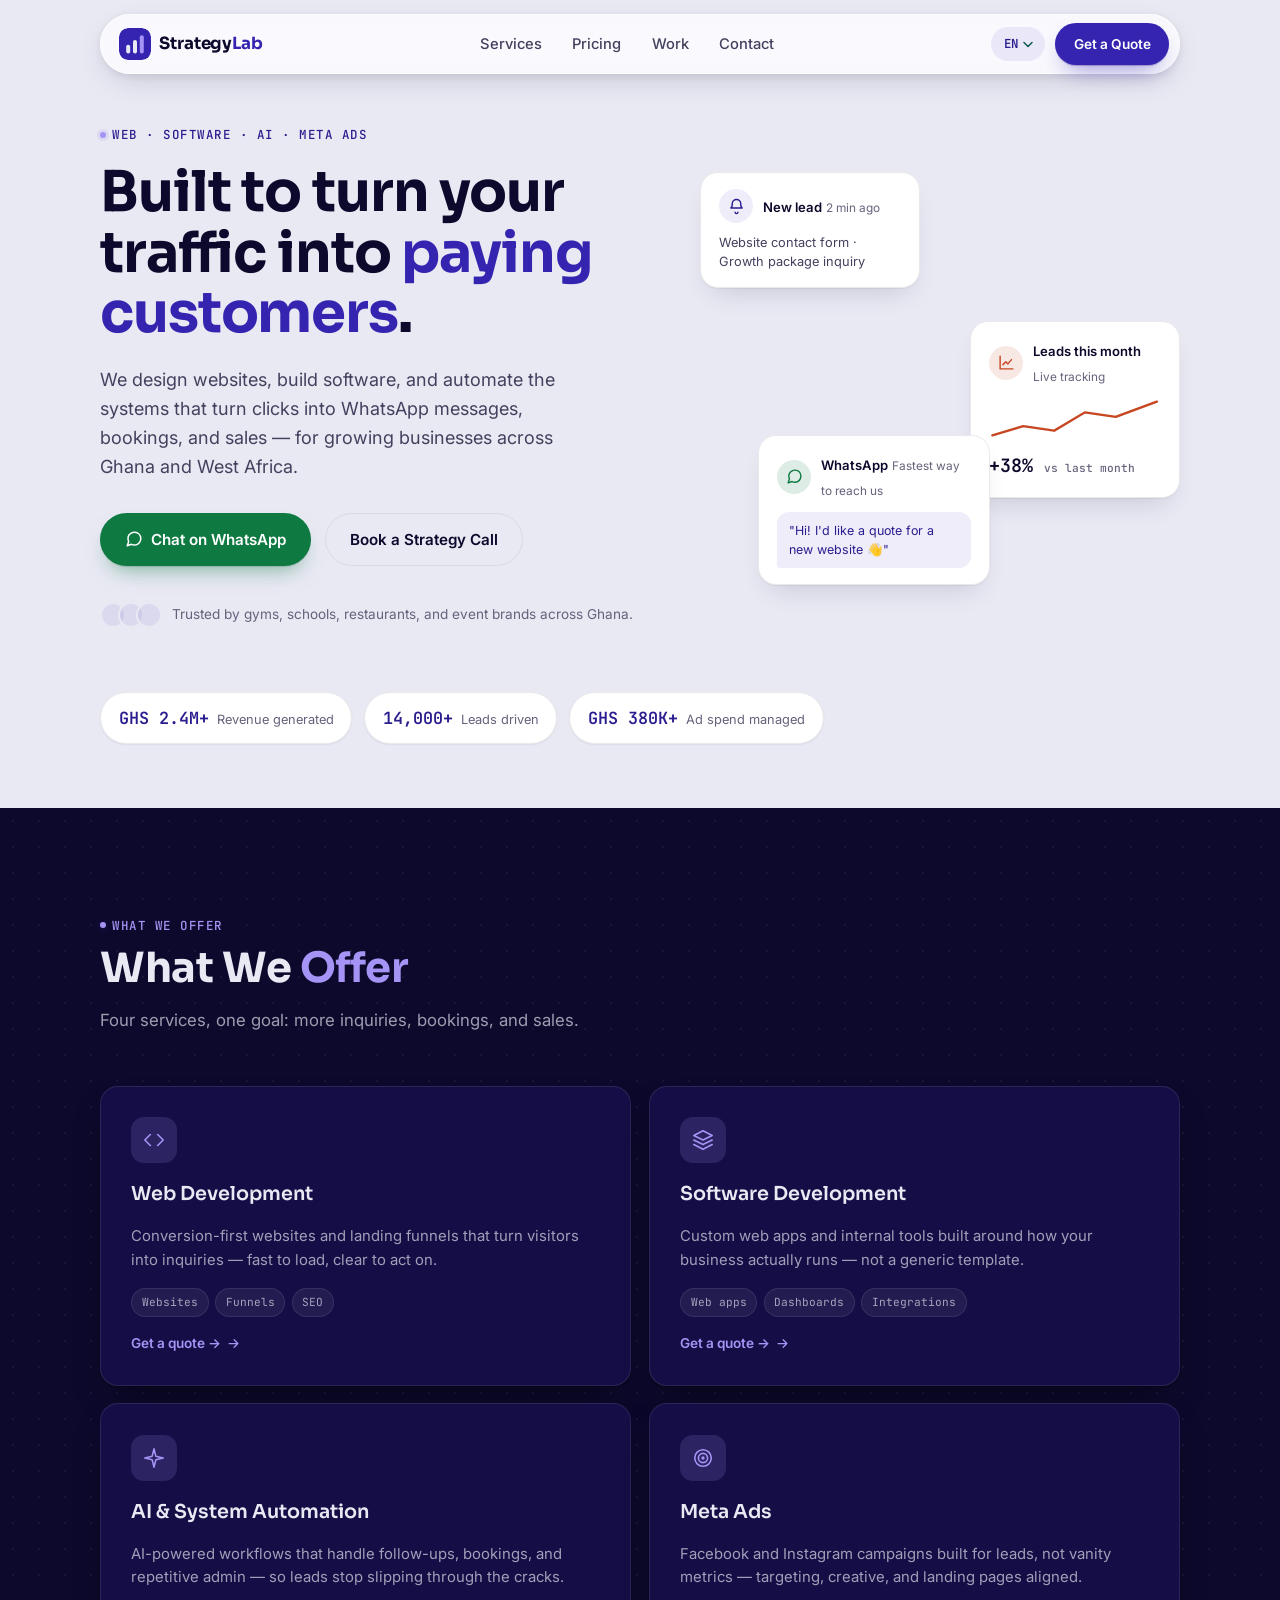
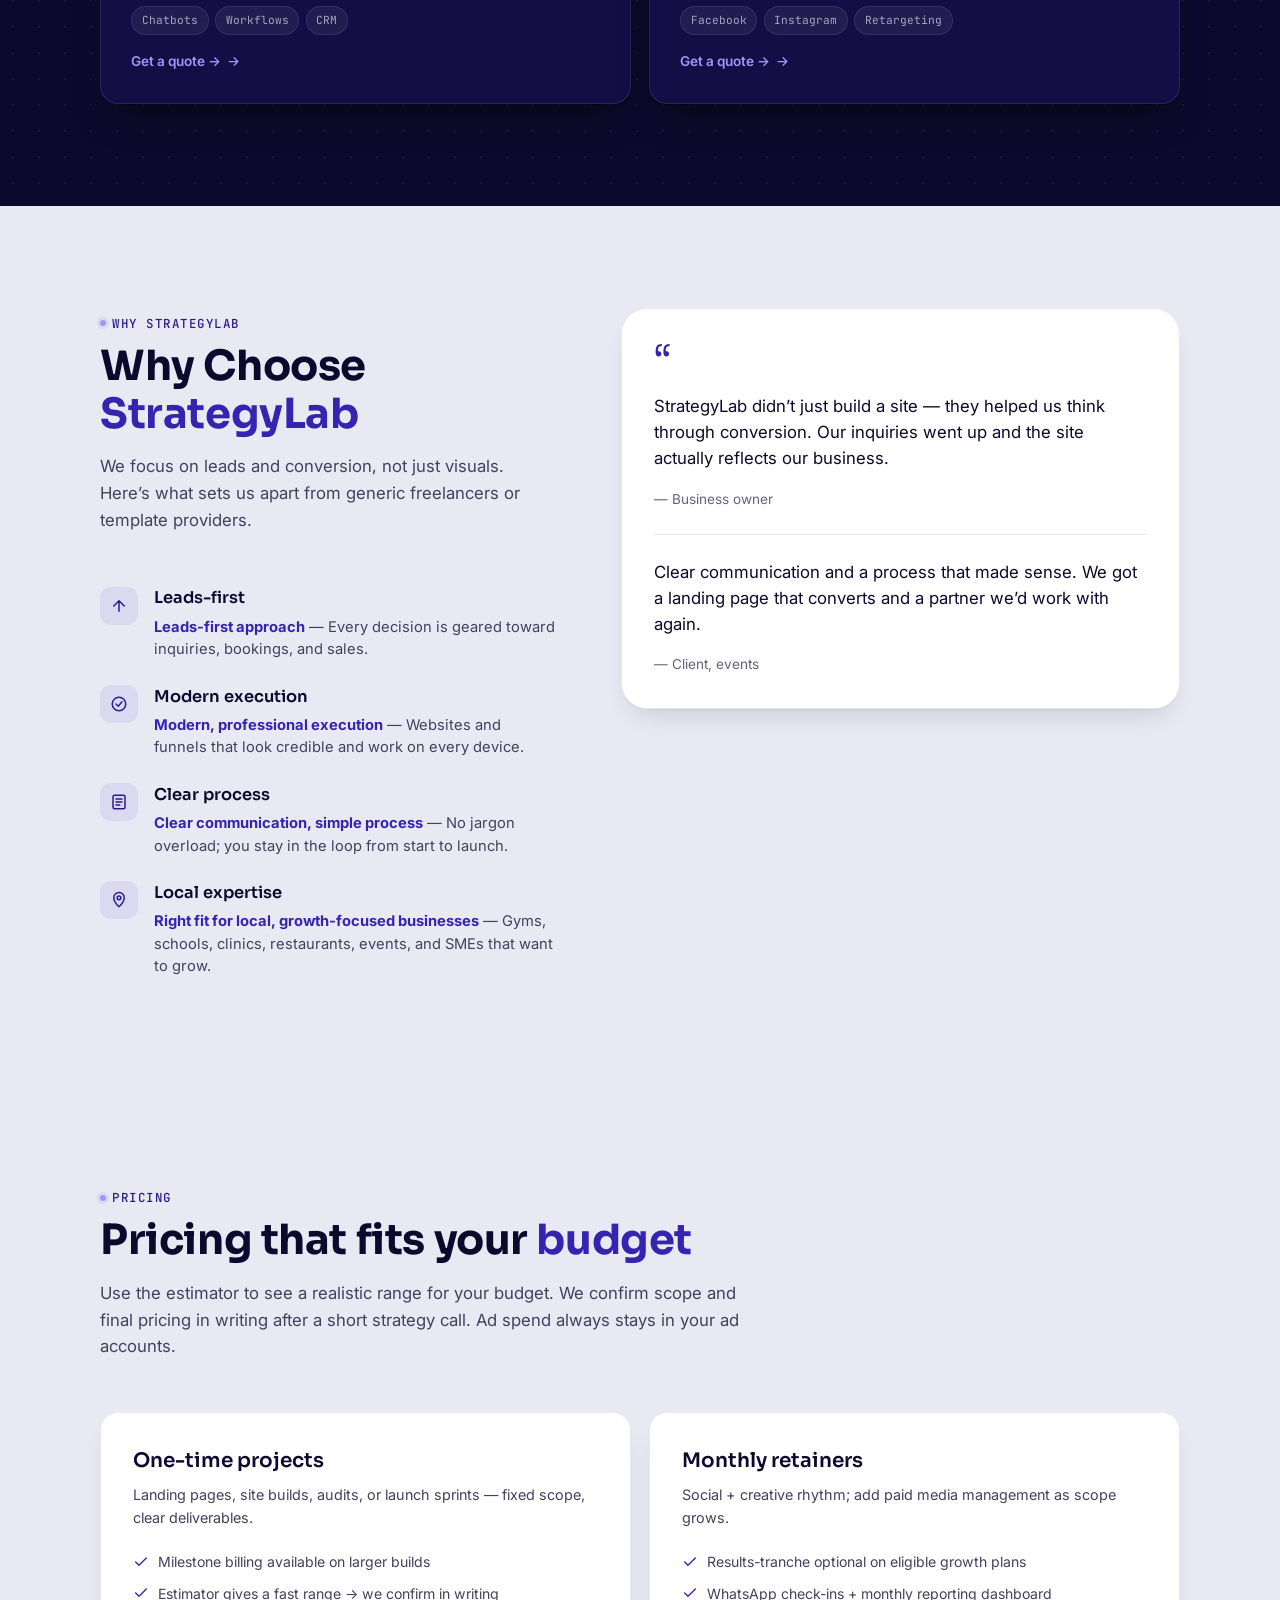
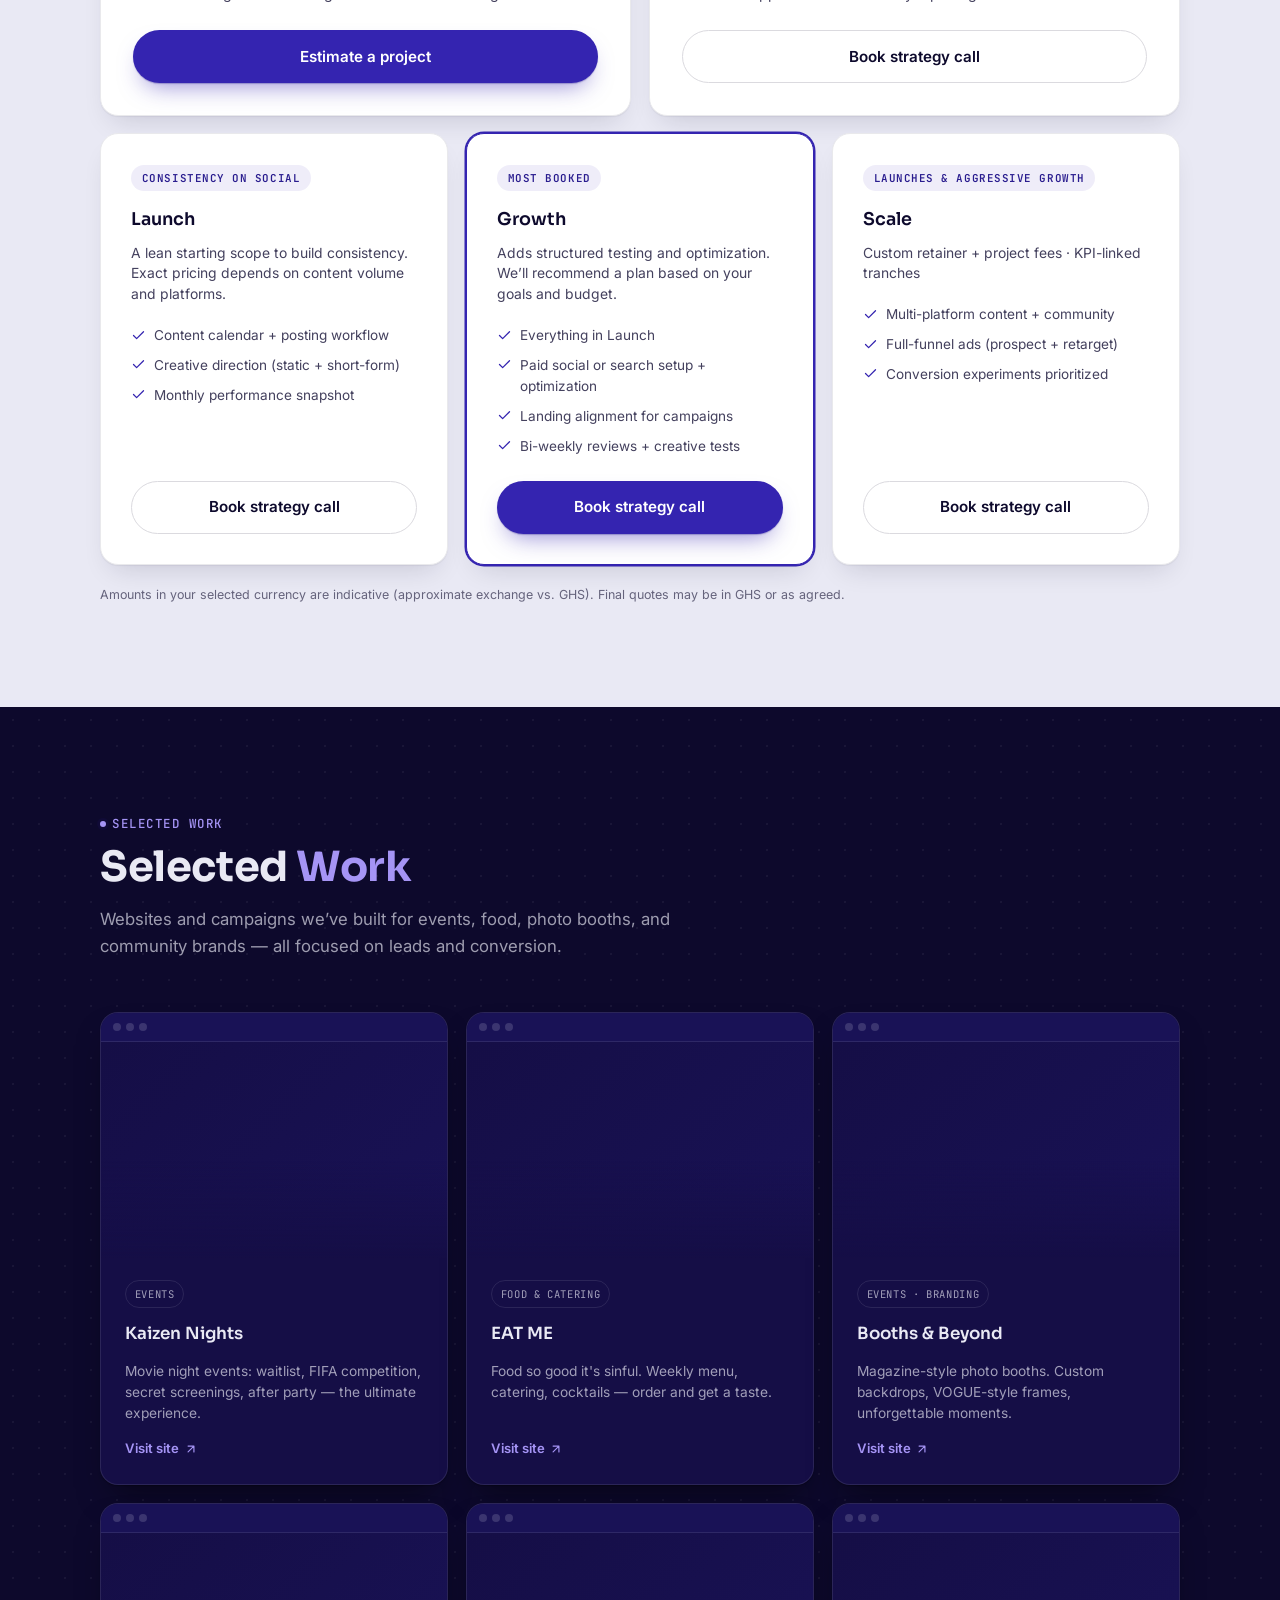
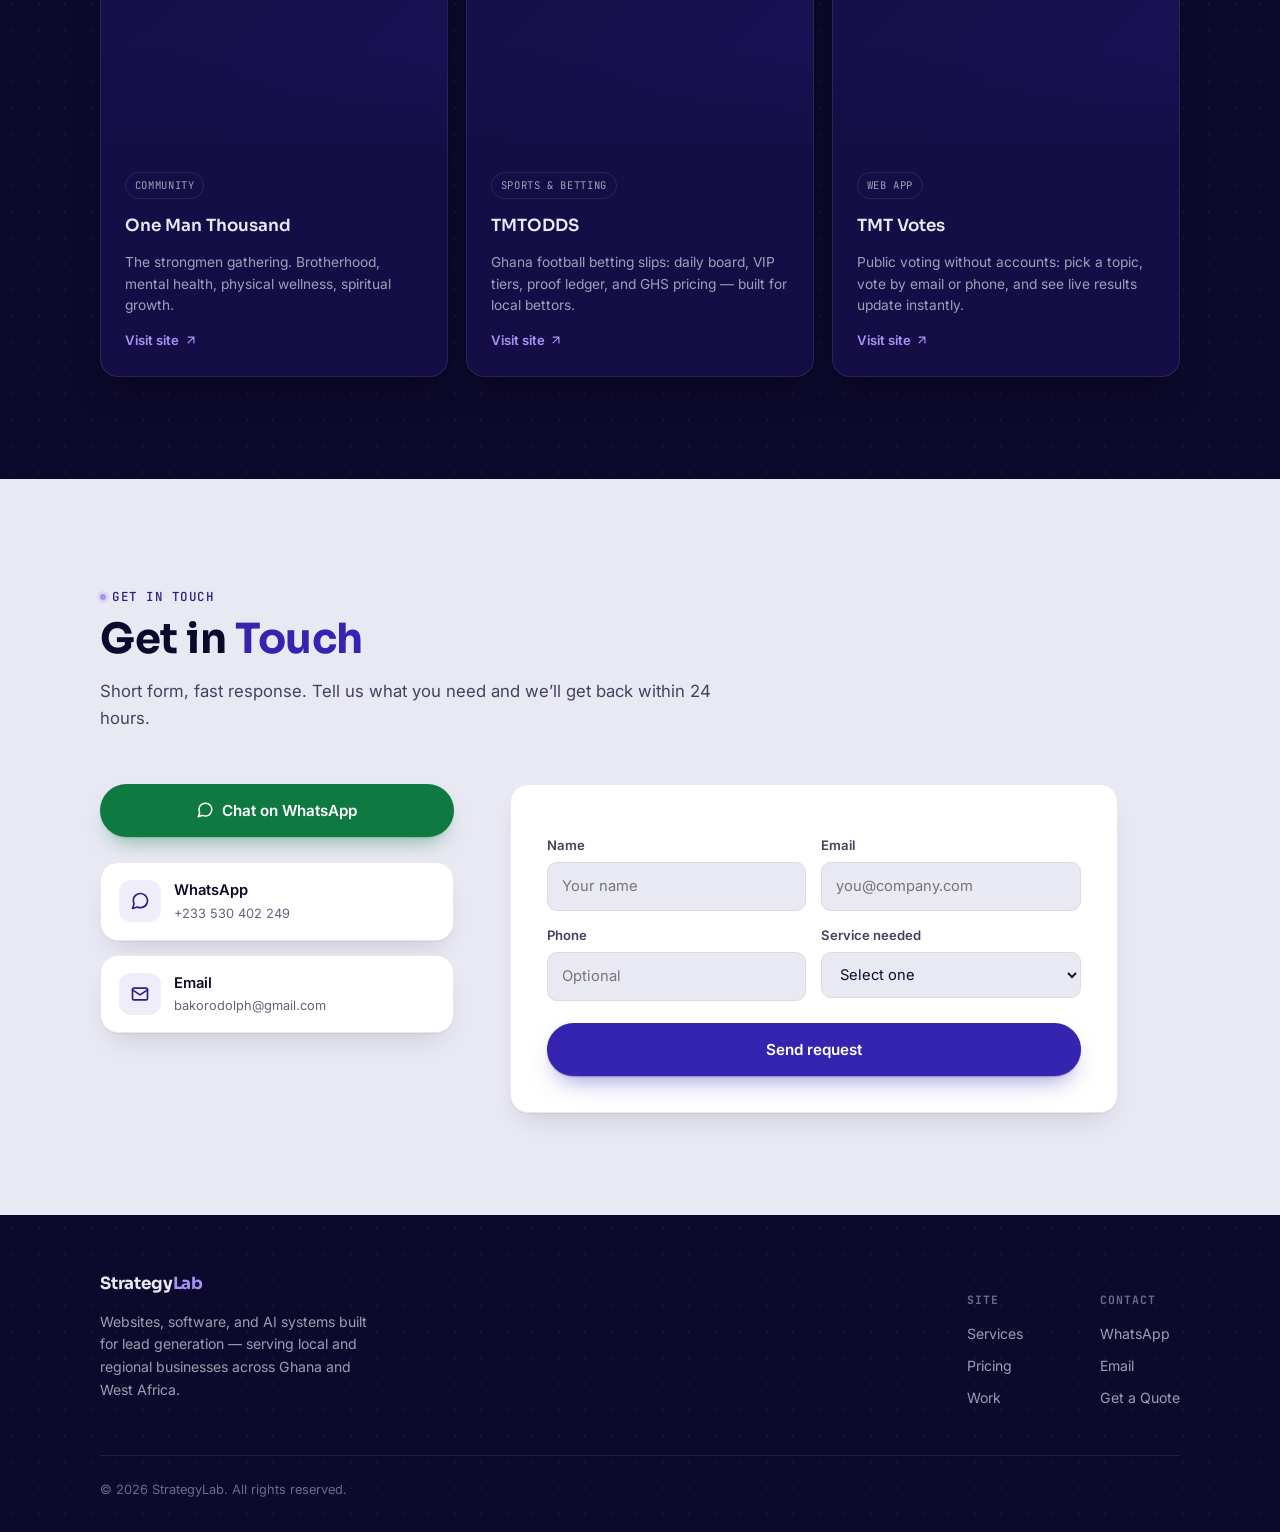
==== commit 764c1b88: "mb" ====
--- a/index.html
+++ b/index.html
@@ -57,12 +57,8 @@
             <option value="en">EN</option>
             <option value="fr">FR</option>
           </select>
-          <select class="currency-select" aria-label="Currency">
-            <option value="GHS">GHS</option>
-            <option value="XOF">CFA</option>
-          </select>
-        </div>
-        <a href="get-a-quote.html" class="btn btn-primary btn-sm">
+        </div>
+        <a href="get-a-quote/" class="btn btn-primary btn-sm">
           <span class="long" data-i18n="nav.quote">Get a Quote</span>
         </a>
         <button class="nav-menu-btn" type="button" aria-expanded="false" aria-controls="mobile-nav" data-i18n-aria="nav.menu" aria-label="Toggle menu">
@@ -82,12 +78,8 @@
         <option value="en">English</option>
         <option value="fr">Français</option>
       </select>
-      <select class="currency-select" aria-label="Currency">
-        <option value="GHS">GHS</option>
-        <option value="XOF">CFA</option>
-      </select>
     </div>
-    <a href="get-a-quote.html" class="btn btn-primary btn-block" data-i18n="nav.quote">Get a Quote</a>
+    <a href="get-a-quote/" class="btn btn-primary btn-block" data-i18n="nav.quote">Get a Quote</a>
   </div>
 
   <main id="main-content">
@@ -272,7 +264,7 @@
               <li><svg viewBox="0 0 24 24" fill="none" stroke="currentColor" stroke-width="2" stroke-linecap="round" stroke-linejoin="round"><path d="M20 6L9 17l-5-5"/></svg><span data-i18n="pricing.dual_once_1">Milestone billing available on larger builds</span></li>
               <li><svg viewBox="0 0 24 24" fill="none" stroke="currentColor" stroke-width="2" stroke-linecap="round" stroke-linejoin="round"><path d="M20 6L9 17l-5-5"/></svg><span data-i18n="pricing.dual_once_2">Estimator gives a fast range → we confirm in writing</span></li>
             </ul>
-            <a href="get-a-quote.html" class="btn btn-primary btn-block" data-i18n="pricing.dual_once_cta">Estimate a project</a>
+            <a href="get-a-quote/" class="btn btn-primary btn-block" data-i18n="pricing.dual_once_cta">Estimate a project</a>
           </article>
 
           <article class="card price-panel">
@@ -515,7 +507,7 @@
             <h5 data-i18n="home.footer.col_contact">Contact</h5>
             <a href="https://wa.me/233530402249" data-i18n="contact.wa">WhatsApp</a>
             <a href="mailto:bakorodolph@gmail.com" data-i18n="contact.em">Email</a>
-            <a href="get-a-quote.html" data-i18n="nav.quote">Get a Quote</a>
+            <a href="get-a-quote/" data-i18n="nav.quote">Get a Quote</a>
           </div>
         </div>
       </div>
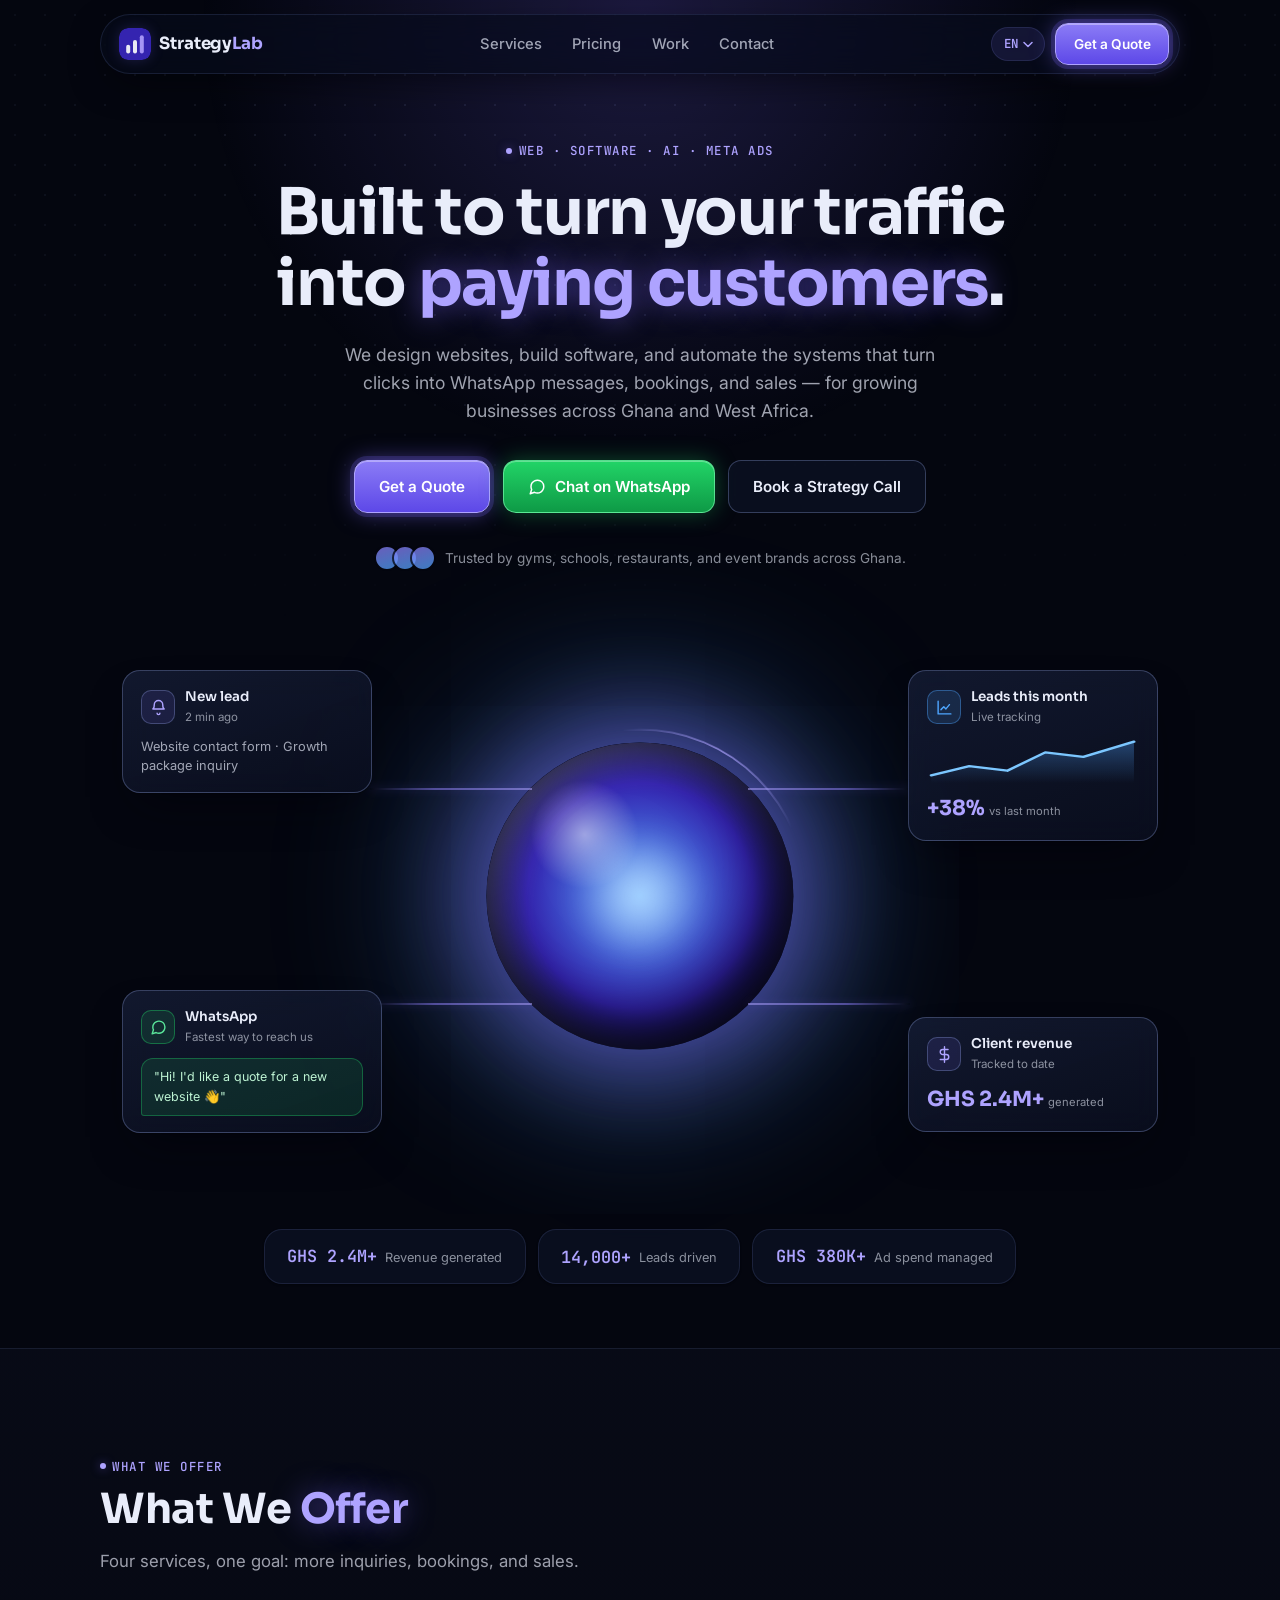
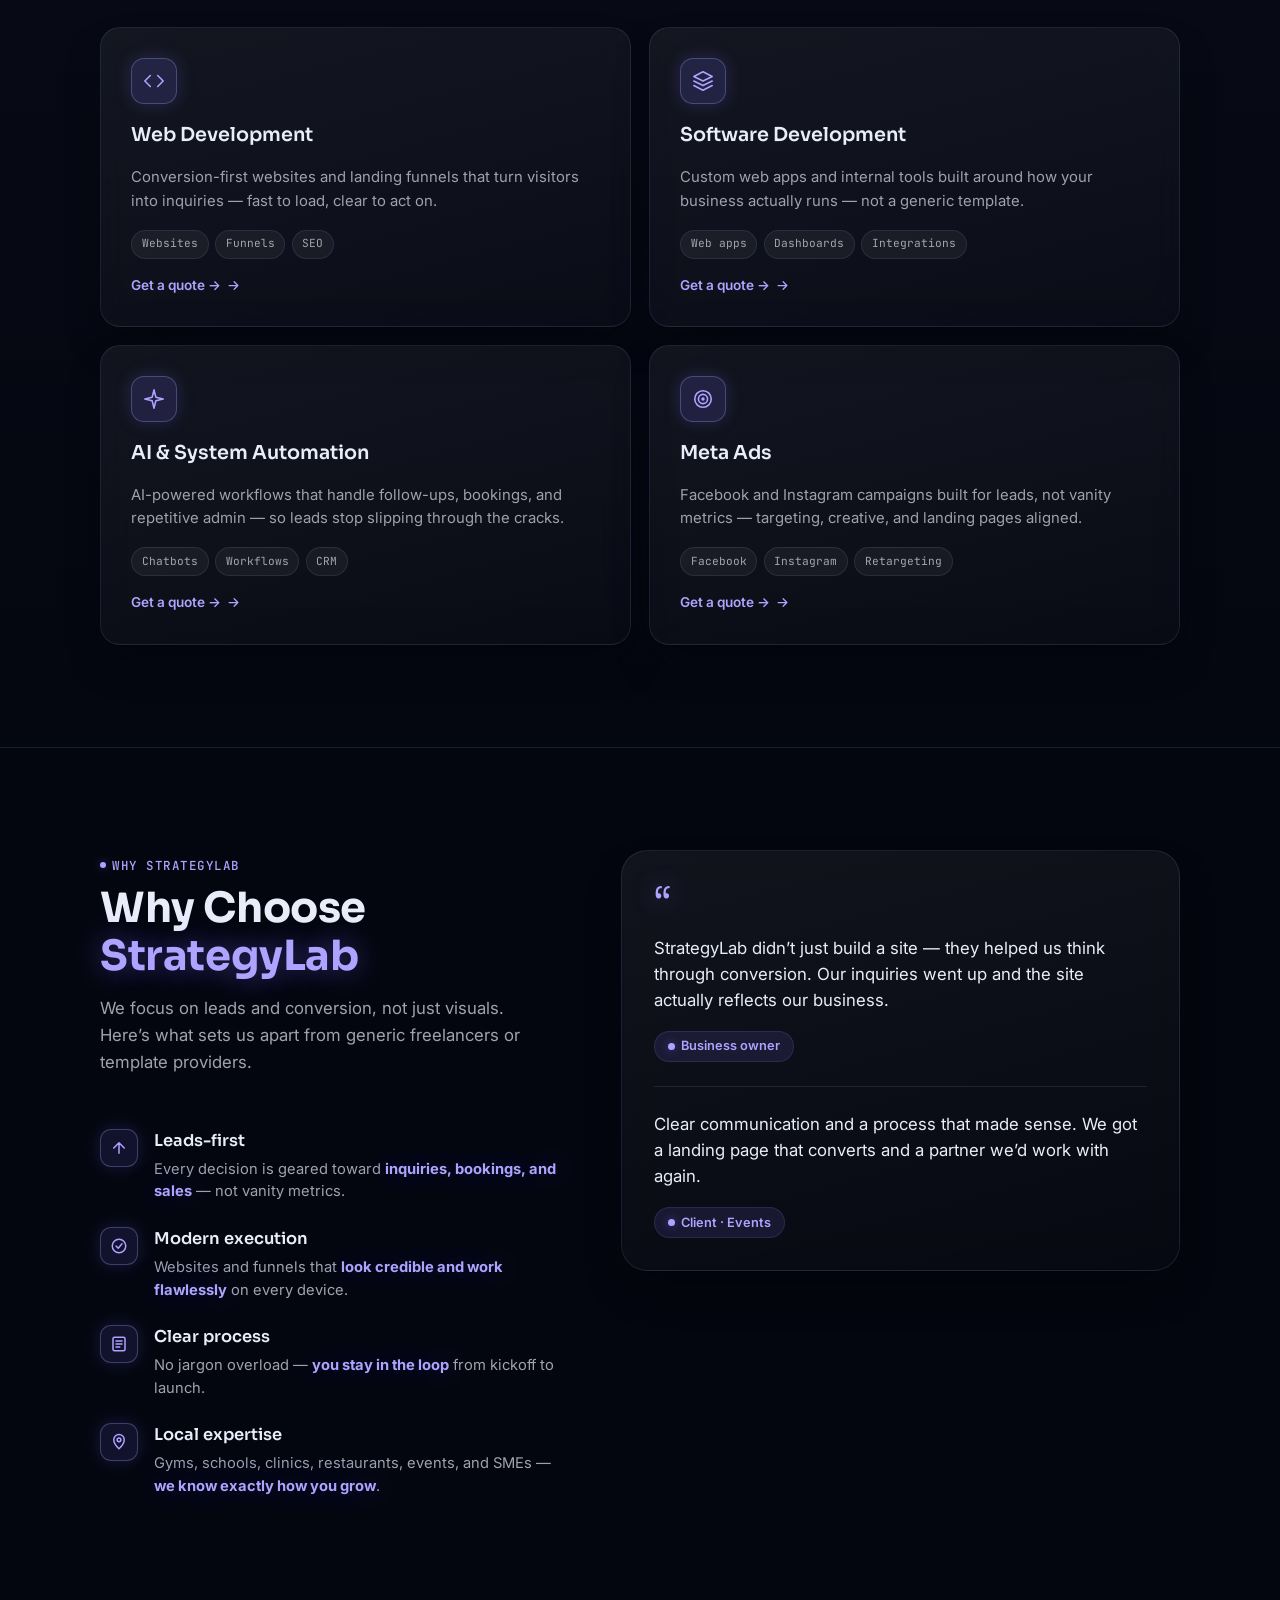
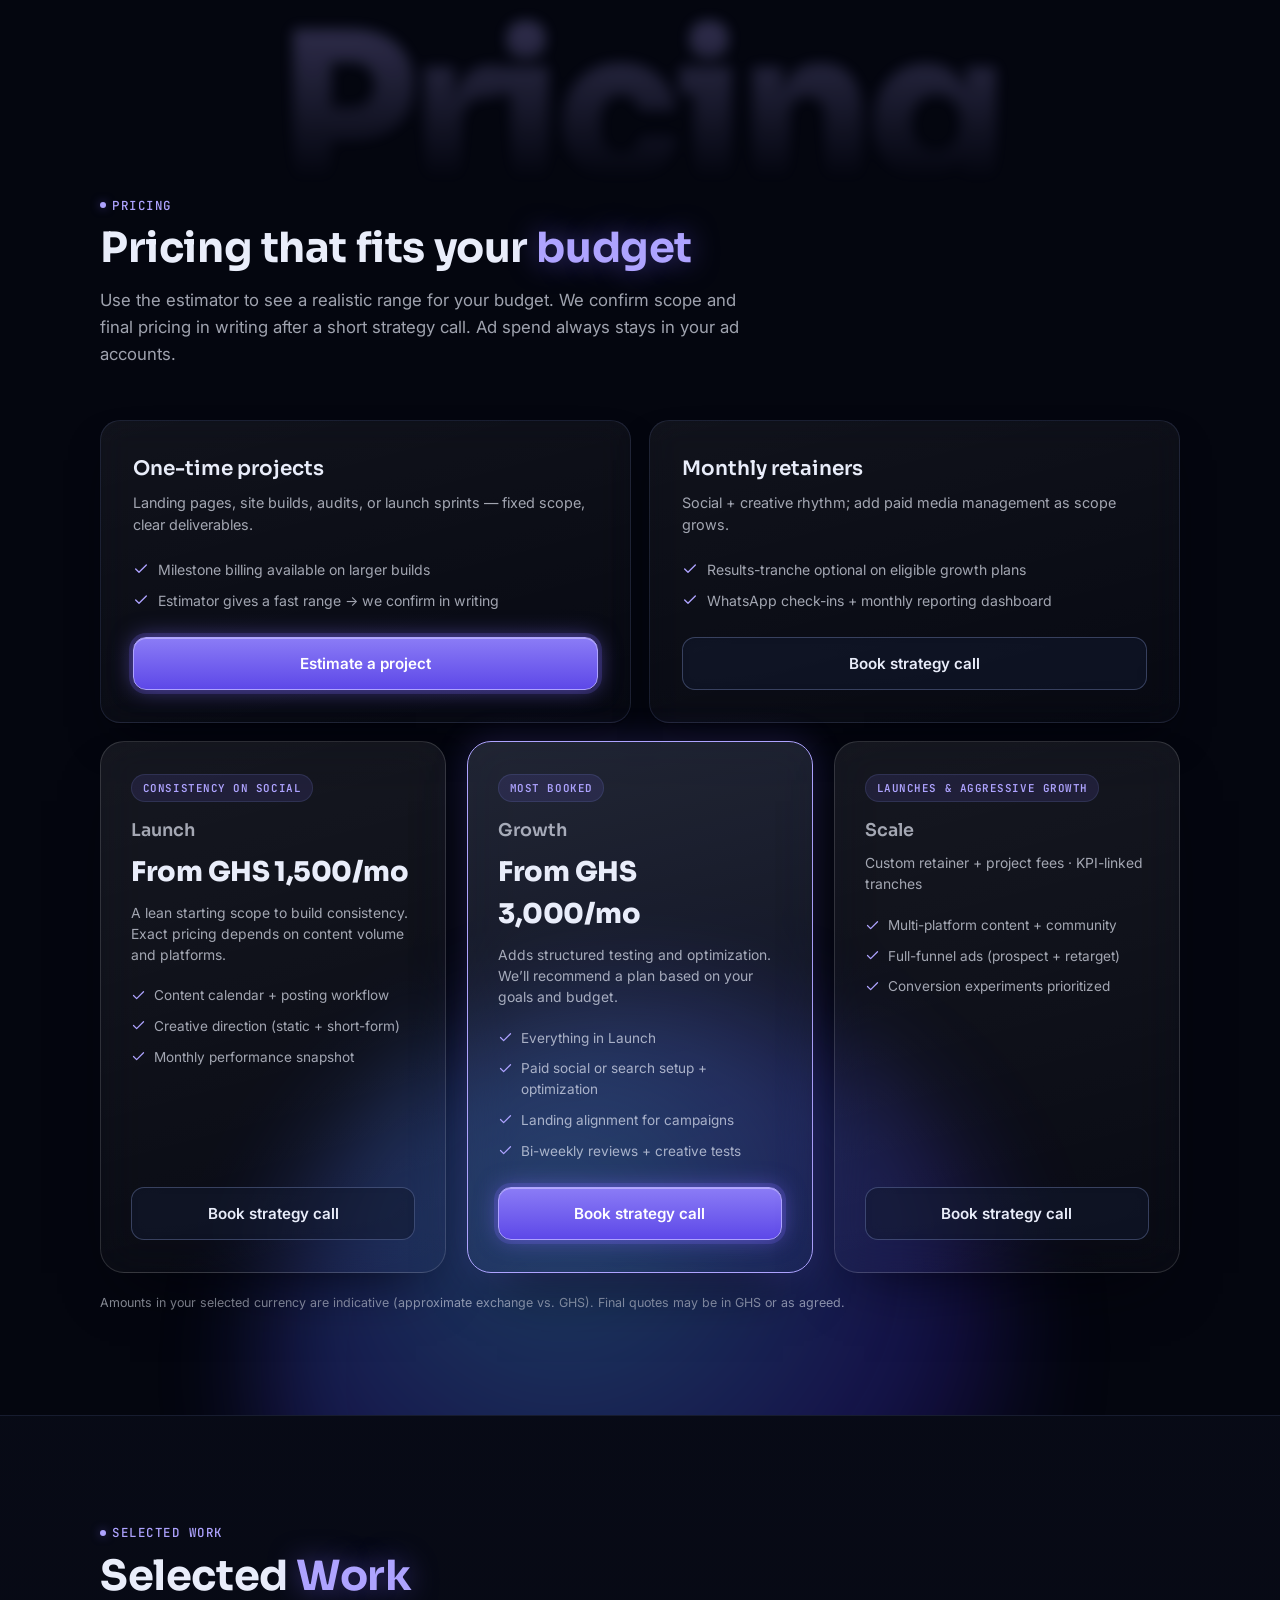
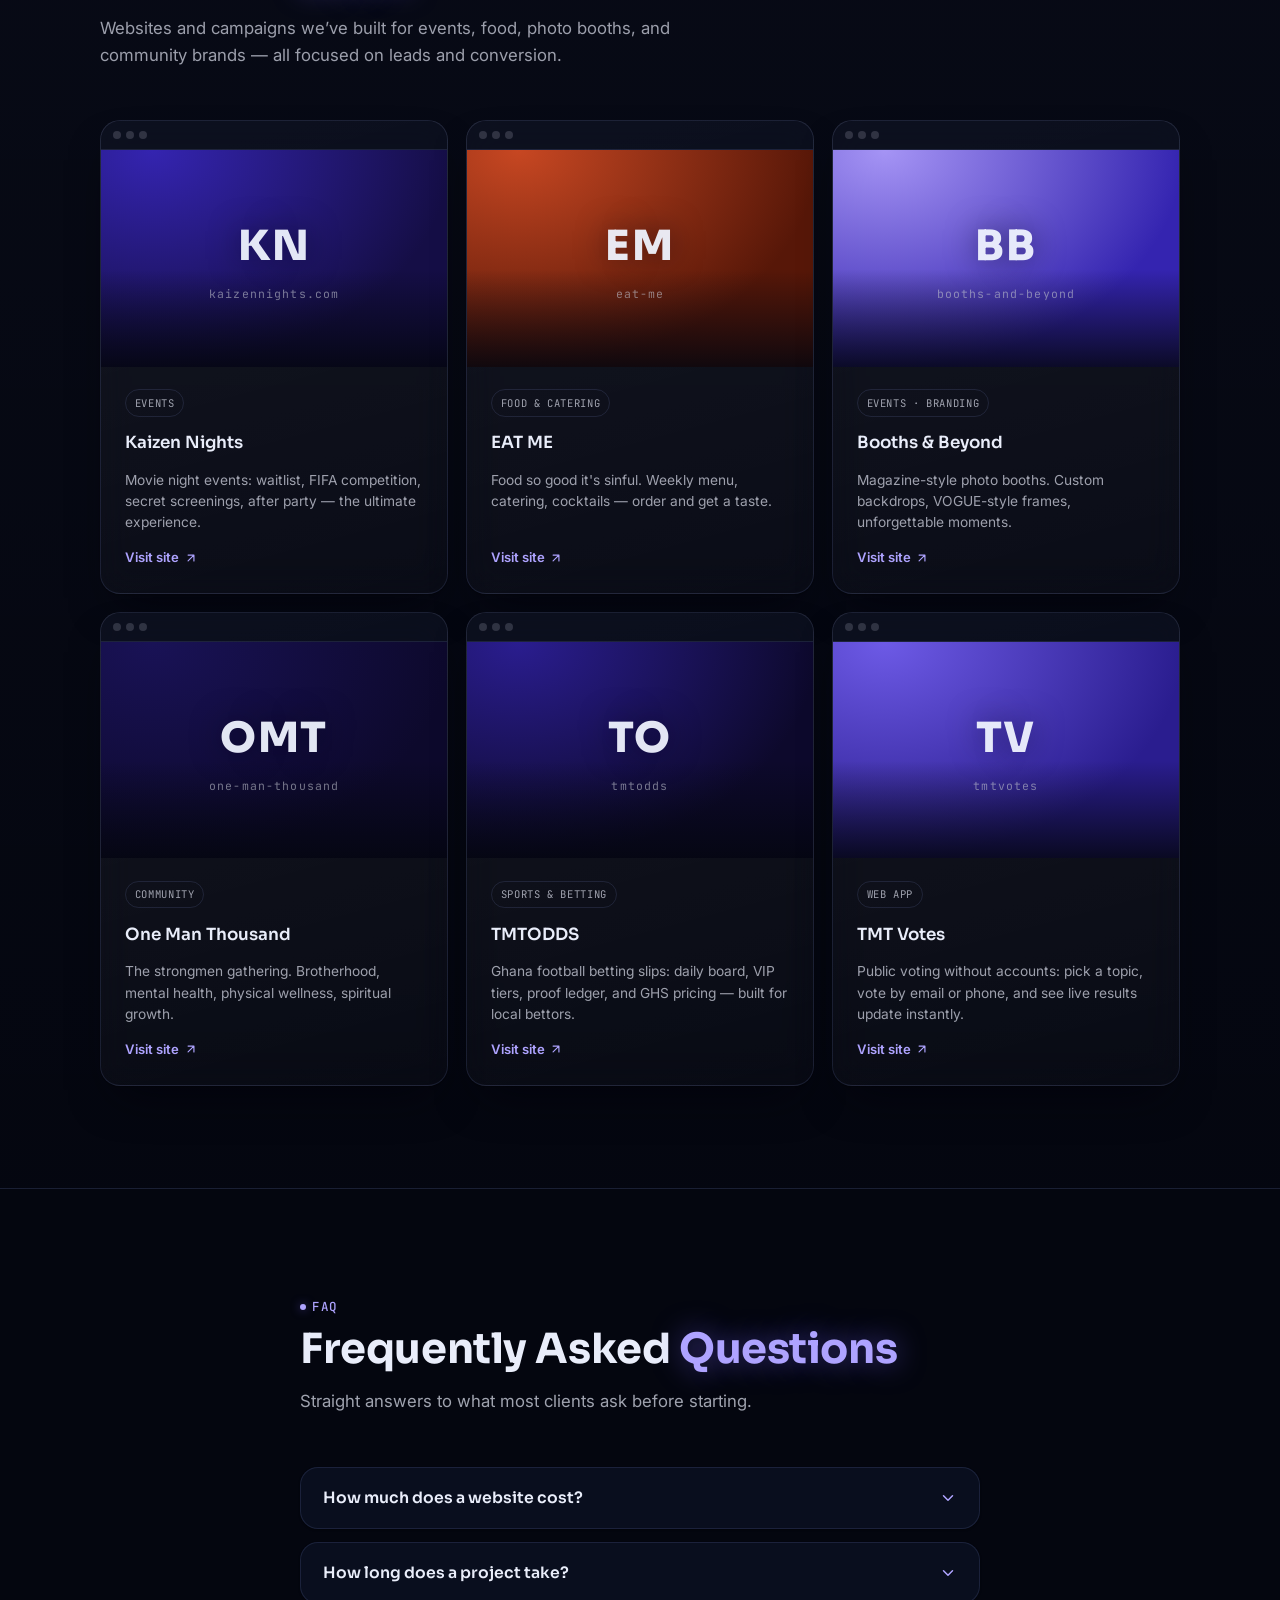
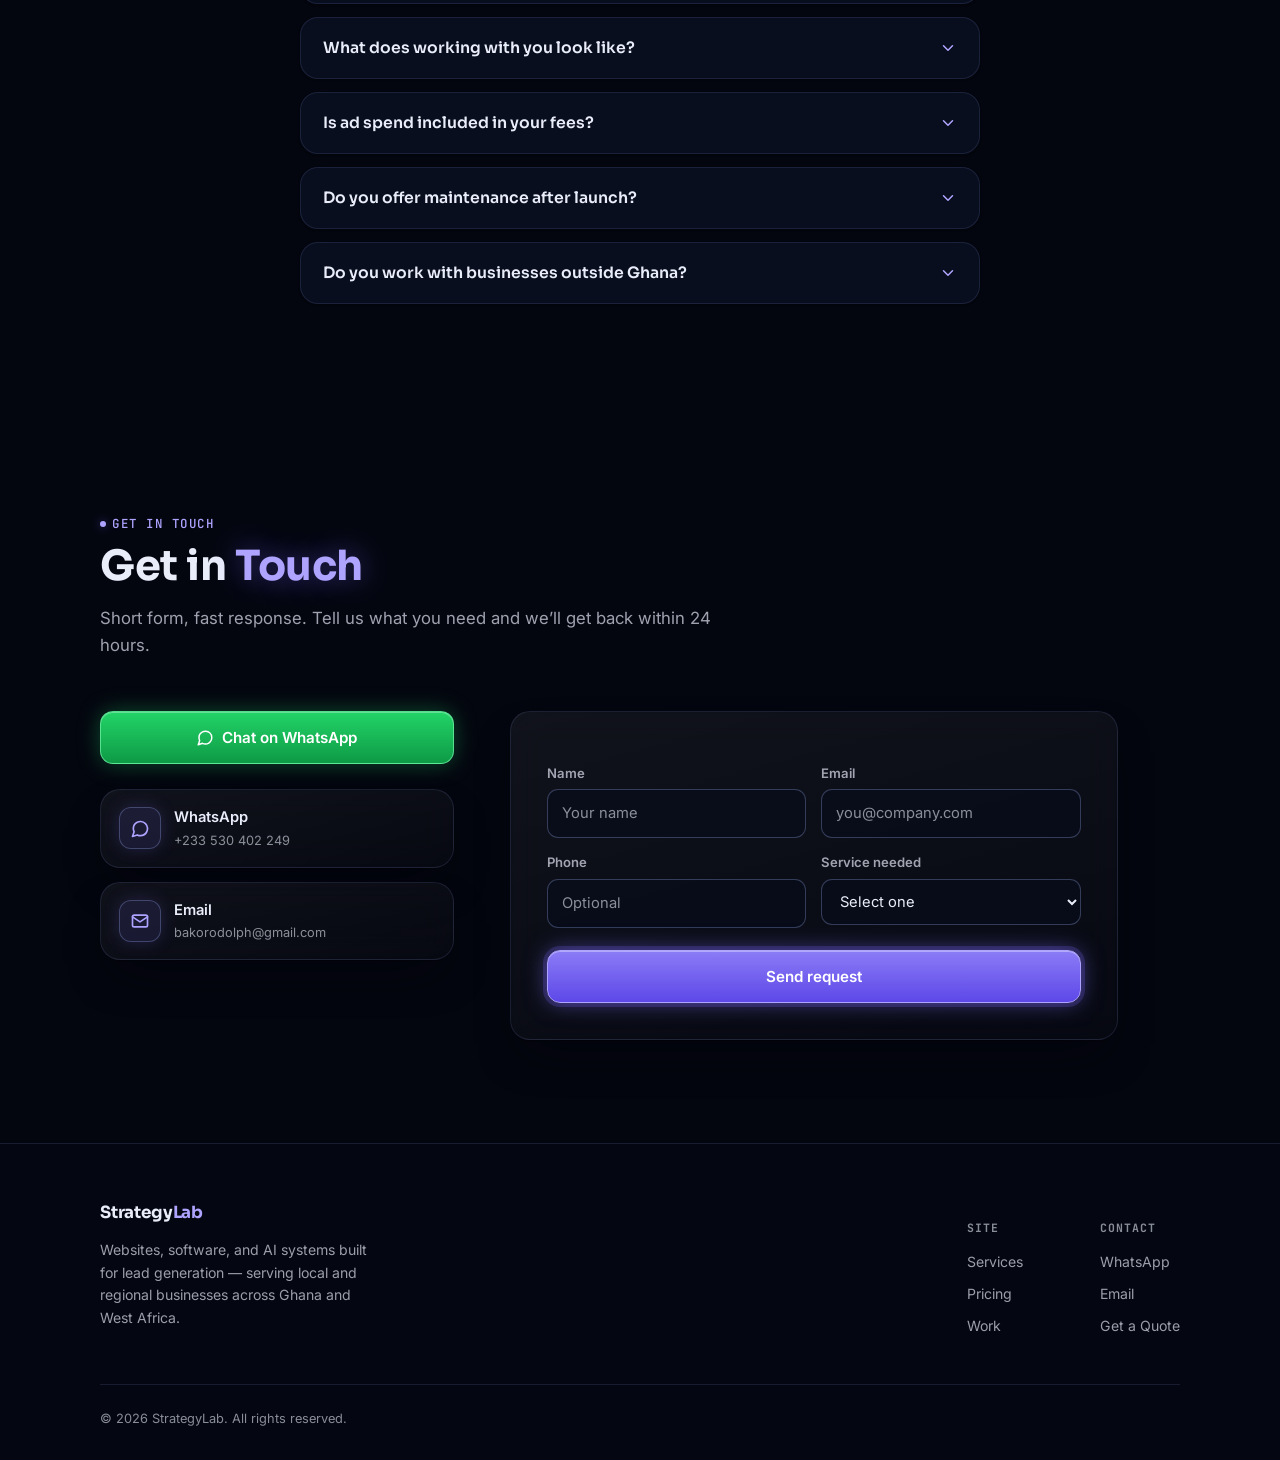
==== commit ef9ed191: "km" ====
--- a/index.html
+++ b/index.html
@@ -22,11 +22,91 @@
   <title>StrategyLab | Web, Software, AI &amp; Meta Ads Agency</title>
   <meta name="description" content="StrategyLab builds websites, software, and AI-driven systems that turn traffic into leads — for growing businesses across Ghana and West Africa.">
   <link rel="canonical" href="https://strategylab.it.com/">
+  <meta name="theme-color" content="#04060F">
+  <link rel="apple-touch-icon" href="assets/apple-touch-icon.png">
+
+  <!-- Social sharing (WhatsApp, Facebook, LinkedIn, X) -->
+  <meta property="og:type" content="website">
+  <meta property="og:site_name" content="StrategyLab">
+  <meta property="og:title" content="StrategyLab | Web, Software, AI &amp; Meta Ads Agency">
+  <meta property="og:description" content="Websites, software, and AI-driven systems that turn traffic into leads — for growing businesses across Ghana and West Africa.">
+  <meta property="og:url" content="https://strategylab.it.com/">
+  <meta property="og:image" content="https://strategylab.it.com/assets/og-image.png">
+  <meta property="og:image:width" content="1200">
+  <meta property="og:image:height" content="630">
+  <meta name="twitter:card" content="summary_large_image">
+  <meta name="twitter:title" content="StrategyLab | Web, Software, AI &amp; Meta Ads Agency">
+  <meta name="twitter:description" content="Websites, software, and AI-driven systems that turn traffic into leads — for growing businesses across Ghana and West Africa.">
+  <meta name="twitter:image" content="https://strategylab.it.com/assets/og-image.png">
 
   <link rel="preconnect" href="https://fonts.googleapis.com">
   <link rel="preconnect" href="https://fonts.gstatic.com" crossorigin>
   <link href="https://fonts.googleapis.com/css2?family=Sora:wght@400;500;600;700;800&family=Inter:ital,wght@0,400;0,500;0,600;0,700;1,500&family=JetBrains+Mono:wght@400;500;600&display=swap" rel="stylesheet">
   <link rel="stylesheet" href="theme.css">
+
+  <script type="application/ld+json">
+  {
+    "@context": "https://schema.org",
+    "@type": "ProfessionalService",
+    "name": "StrategyLab",
+    "url": "https://strategylab.it.com/",
+    "logo": "https://strategylab.it.com/assets/apple-touch-icon.png",
+    "image": "https://strategylab.it.com/assets/og-image.png",
+    "description": "StrategyLab builds websites, software, and AI-driven systems that turn traffic into leads — for growing businesses across Ghana and West Africa.",
+    "email": "bakorodolph@gmail.com",
+    "telephone": "+233530402249",
+    "priceRange": "GHS 800 - GHS 25,000+",
+    "areaServed": [
+      { "@type": "Country", "name": "Ghana" },
+      { "@type": "Place", "name": "West Africa" }
+    ],
+    "knowsLanguage": ["en", "fr"],
+    "makesOffer": [
+      { "@type": "Offer", "itemOffered": { "@type": "Service", "name": "Web Development" } },
+      { "@type": "Offer", "itemOffered": { "@type": "Service", "name": "Software Development" } },
+      { "@type": "Offer", "itemOffered": { "@type": "Service", "name": "AI & System Automation" } },
+      { "@type": "Offer", "itemOffered": { "@type": "Service", "name": "Meta Ads Management" } }
+    ]
+  }
+  </script>
+  <script type="application/ld+json">
+  {
+    "@context": "https://schema.org",
+    "@type": "FAQPage",
+    "mainEntity": [
+      {
+        "@type": "Question",
+        "name": "How much does a website cost?",
+        "acceptedAnswer": { "@type": "Answer", "text": "Most business websites land between GHS 4,000 and GHS 25,000 depending on scope; landing pages and simple sites start around GHS 800–4,000. Use our estimator to get an indicative range for your budget in about two minutes — final pricing is always confirmed in writing." }
+      },
+      {
+        "@type": "Question",
+        "name": "How long does a project take?",
+        "acceptedAnswer": { "@type": "Answer", "text": "Landing pages typically take 1–2 weeks, most business websites 2–4 weeks, and larger builds 4–8 weeks. We confirm the timeline in your proposal before we start." }
+      },
+      {
+        "@type": "Question",
+        "name": "What does working with you look like?",
+        "acceptedAnswer": { "@type": "Answer", "text": "A short strategy call, then a written scope and quote. We build in milestones with WhatsApp check-ins along the way, and finish with launch and a handover so you know how to use everything." }
+      },
+      {
+        "@type": "Question",
+        "name": "Is ad spend included in your fees?",
+        "acceptedAnswer": { "@type": "Answer", "text": "No — ad spend goes directly to Meta and you stay in control of the budget (most clients start with GHS 500–2,000 per month). Our management fee covers strategy, targeting, creative, and optimization, and is quoted separately." }
+      },
+      {
+        "@type": "Question",
+        "name": "Do you offer maintenance after launch?",
+        "acceptedAnswer": { "@type": "Answer", "text": "Yes. Optional monthly maintenance covers updates, backups, small content changes, and a monthly report — or we hand the site over fully and you run it yourself." }
+      },
+      {
+        "@type": "Question",
+        "name": "Do you work with businesses outside Ghana?",
+        "acceptedAnswer": { "@type": "Answer", "text": "Yes — we serve growing businesses across West Africa, in English and French, with pricing shown in GHS or CFA (XOF)." }
+      }
+    ]
+  }
+  </script>
 </head>
 <body>
   <a href="#main-content" class="skip-link" data-i18n="skip">Skip to main content</a>
@@ -59,10 +139,12 @@
           </select>
         </div>
         <a href="get-a-quote/" class="btn btn-primary btn-sm">
+          <svg class="short-icon" viewBox="0 0 24 24" fill="none" stroke="currentColor" stroke-width="2" stroke-linecap="round" stroke-linejoin="round" aria-hidden="true"><path d="M13 2L3 14h7l-1 8 11-14h-7l1-6z"/></svg>
           <span class="long" data-i18n="nav.quote">Get a Quote</span>
         </a>
         <button class="nav-menu-btn" type="button" aria-expanded="false" aria-controls="mobile-nav" data-i18n-aria="nav.menu" aria-label="Toggle menu">
-          <svg viewBox="0 0 24 24" fill="none" stroke="currentColor" stroke-width="2" stroke-linecap="round"><path d="M4 7h16M4 12h16M4 17h16"/></svg>
+          <svg class="icon-menu" viewBox="0 0 24 24" fill="none" stroke="currentColor" stroke-width="2" stroke-linecap="round"><path d="M4 7h16M4 12h16M4 17h16"/></svg>
+          <svg class="icon-close" viewBox="0 0 24 24" fill="none" stroke="currentColor" stroke-width="2" stroke-linecap="round"><path d="M6 6l12 12M18 6L6 18"/></svg>
         </button>
       </div>
     </div>
@@ -86,13 +168,14 @@
 
     <!-- ===================== HERO ===================== -->
     <section class="hero" id="home">
-      <div class="container hero-grid">
-        <div class="hero-copy">
+      <div class="container">
+        <div class="hero-head">
           <span class="eyebrow">WEB · SOFTWARE · AI · META ADS</span>
           <h1 class="hero-title" data-i18n-html="home.hero.title_html">Built to turn your traffic into <span class="accent">paying customers</span>.</h1>
           <p class="hero-sub" data-i18n="home.hero.sub">We design websites, build software, and automate the systems that turn clicks into WhatsApp messages, bookings, and sales — for growing businesses across Ghana and West Africa.</p>
           <div class="hero-cta">
-            <a href="https://wa.me/233530402249" class="btn btn-whatsapp">
+            <a href="get-a-quote/" class="btn btn-primary" data-i18n="nav.quote">Get a Quote</a>
+            <a href="https://wa.me/233530402249?text=Hi%20StrategyLab!%20I%27d%20like%20to%20discuss%20a%20project." class="btn btn-whatsapp">
               <svg viewBox="0 0 24 24" fill="none" stroke="currentColor" stroke-width="2" stroke-linecap="round" stroke-linejoin="round"><path d="M21 11.5a8.38 8.38 0 01-.9 3.8 8.5 8.5 0 01-7.6 4.7 8.38 8.38 0 01-3.8-.9L3 21l1.9-5.7a8.38 8.38 0 01-.9-3.8 8.5 8.5 0 014.7-7.6 8.38 8.38 0 013.8-.9h.5a8.48 8.48 0 018 8v.5z"/></svg>
               <span data-i18n="hero.wa">Chat on WhatsApp</span>
             </a>
@@ -105,6 +188,12 @@
         </div>
 
         <div class="hero-stage" aria-hidden="true">
+          <div class="hero-orb"></div>
+          <span class="link-line ll-tl"></span>
+          <span class="link-line ll-bl"></span>
+          <span class="link-line ll-tr"></span>
+          <span class="link-line ll-br"></span>
+
           <div class="float-card fc-lead floaty-wrap" style="--delay:-1s">
             <div class="float-card-inner">
               <div class="fc-head">
@@ -128,7 +217,9 @@
                 </span>
               </div>
               <svg class="fc-chart-svg" viewBox="0 0 200 60" preserveAspectRatio="none">
-                <polyline points="4,50 40,38 76,44 112,20 148,26 196,6" fill="none" stroke="#C74722" stroke-width="3" stroke-linecap="round" stroke-linejoin="round"/>
+                <defs><linearGradient id="fc-lg" x1="0" y1="0" x2="0" y2="1"><stop offset="0" stop-color="#4FA6FF" stop-opacity=".35"/><stop offset="1" stop-color="#4FA6FF" stop-opacity="0"/></linearGradient></defs>
+                <polygon points="4,50 40,38 76,44 112,20 148,26 196,6 196,60 4,60" fill="url(#fc-lg)"/>
+                <polyline points="4,50 40,38 76,44 112,20 148,26 196,6" fill="none" stroke="#7CC7FF" stroke-width="3" stroke-linecap="round" stroke-linejoin="round"/>
               </svg>
               <p class="fc-stat">+38% <span>vs last month</span></p>
             </div>
@@ -146,6 +237,19 @@
               <p class="fc-bubble">"Hi! I'd like a quote for a new website 👋"</p>
             </div>
           </div>
+
+          <div class="float-card fc-rev floaty-wrap" style="--delay:-2.4s">
+            <div class="float-card-inner">
+              <div class="fc-head">
+                <span class="fc-dot"><svg viewBox="0 0 24 24" fill="none" stroke="currentColor" stroke-width="2" stroke-linecap="round" stroke-linejoin="round"><path d="M12 1v22M17 5H9.5a3.5 3.5 0 000 7h5a3.5 3.5 0 010 7H6"/></svg></span>
+                <span>
+                  <span class="fc-title" data-i18n="home.cards.rev_t">Client revenue</span>
+                  <span class="fc-sub" data-i18n="home.cards.rev_s">Tracked to date</span>
+                </span>
+              </div>
+              <p class="fc-stat">GHS 2.4M+ <span data-i18n="home.cards.rev_g">generated</span></p>
+            </div>
+          </div>
         </div>
       </div>
 
@@ -215,19 +319,19 @@
           <div class="why-list">
             <div class="why-item">
               <span class="icon-badge"><svg viewBox="0 0 24 24" fill="none" stroke="currentColor" stroke-width="2" stroke-linecap="round" stroke-linejoin="round"><path d="M12 19V5M5 12l7-7 7 7"/></svg></span>
-              <div><h4 data-i18n="home.why.t1">Leads-first</h4><p data-i18n-html="why.li1_html"><strong class="accent">Leads-first approach</strong> — Every decision is geared toward inquiries, bookings, and sales.</p></div>
+              <div><h4 data-i18n="home.why.t1">Leads-first</h4><p data-i18n-html="why.li1_html">Every decision is geared toward <strong class="accent">inquiries, bookings, and sales</strong> — not vanity metrics.</p></div>
             </div>
             <div class="why-item">
               <span class="icon-badge"><svg viewBox="0 0 24 24" fill="none" stroke="currentColor" stroke-width="2" stroke-linecap="round" stroke-linejoin="round"><circle cx="12" cy="12" r="9"/><path d="M8 12l3 3 5-6"/></svg></span>
-              <div><h4 data-i18n="home.why.t2">Modern execution</h4><p data-i18n-html="why.li2_html"><strong class="accent">Modern, professional execution</strong> — Websites and funnels that look credible and work on every device.</p></div>
+              <div><h4 data-i18n="home.why.t2">Modern execution</h4><p data-i18n-html="why.li2_html">Websites and funnels that <strong class="accent">look credible and work flawlessly</strong> on every device.</p></div>
             </div>
             <div class="why-item">
               <span class="icon-badge"><svg viewBox="0 0 24 24" fill="none" stroke="currentColor" stroke-width="2" stroke-linecap="round" stroke-linejoin="round"><rect x="4" y="3" width="16" height="18" rx="2"/><path d="M8 8h8M8 12h8M8 16h5"/></svg></span>
-              <div><h4 data-i18n="home.why.t3">Clear process</h4><p data-i18n-html="why.li5_html"><strong class="accent">Clear communication, simple process</strong> — No jargon overload; you stay in the loop from start to launch.</p></div>
+              <div><h4 data-i18n="home.why.t3">Clear process</h4><p data-i18n-html="why.li5_html">No jargon overload — <strong class="accent">you stay in the loop</strong> from kickoff to launch.</p></div>
             </div>
             <div class="why-item">
               <span class="icon-badge"><svg viewBox="0 0 24 24" fill="none" stroke="currentColor" stroke-width="2" stroke-linecap="round" stroke-linejoin="round"><path d="M12 21s7-6.5 7-12a7 7 0 10-14 0c0 5.5 7 12 7 12z"/><circle cx="12" cy="9" r="2.5"/></svg></span>
-              <div><h4 data-i18n="home.why.t4">Local expertise</h4><p data-i18n-html="why.li6_html"><strong class="accent">Right fit for local, growth-focused businesses</strong> — Gyms, schools, clinics, restaurants, events, and SMEs that want to grow.</p></div>
+              <div><h4 data-i18n="home.why.t4">Local expertise</h4><p data-i18n-html="why.li6_html">Gyms, schools, clinics, restaurants, events, and SMEs — <strong class="accent">we know exactly how you grow</strong>.</p></div>
             </div>
           </div>
         </div>
@@ -235,16 +339,18 @@
         <div class="why-panel floaty-wrap" style="--delay:-2.5s">
           <span class="quote-mark" aria-hidden="true">&ldquo;</span>
           <blockquote data-i18n="testimonials.q1">StrategyLab didn't just build a site — they helped us think through conversion. Our inquiries went up and the site actually reflects our business.</blockquote>
-          <cite data-i18n="testimonials.a1">— Business owner</cite>
+          <cite data-i18n="testimonials.a1">Business owner</cite>
           <div class="div"></div>
           <blockquote data-i18n="testimonials.q2">Clear communication and a process that made sense. We got a landing page that converts and a partner we'd work with again.</blockquote>
-          <cite data-i18n="testimonials.a2">— Client, events</cite>
+          <cite data-i18n="testimonials.a2">Client · Events</cite>
         </div>
       </div>
     </section>
 
     <!-- ===================== PRICING ===================== -->
     <section id="pricing" class="section-pad">
+      <span class="big-word" aria-hidden="true" data-i18n="nav.pricing">Pricing</span>
+      <div class="pricing-orb" aria-hidden="true"></div>
       <div class="container">
         <div class="section-head">
           <span class="eyebrow" data-i18n="home.pricing.eyebrow">Pricing</span>
@@ -286,6 +392,7 @@
           <article class="card tier-card">
             <span class="tier-badge" data-i18n="pricing.t1_for">Consistency on social</span>
             <h4 data-i18n="pricing.t1_name">Launch</h4>
+            <p class="tier-price" data-i18n="pricing.t1_price_from">From GHS 1,500/mo</p>
             <p class="tier-hint" data-i18n="pricing.t1_price_hint">A lean starting scope to build consistency.</p>
             <ul>
               <li><svg viewBox="0 0 24 24" fill="none" stroke="currentColor" stroke-width="2" stroke-linecap="round" stroke-linejoin="round"><path d="M20 6L9 17l-5-5"/></svg><span data-i18n="pricing.t1_f1">Content calendar + posting workflow</span></li>
@@ -298,6 +405,7 @@
           <article class="card tier-card is-featured">
             <span class="tier-badge" data-i18n="pricing.ribbon">Most booked</span>
             <h4 data-i18n="pricing.t2_name">Growth</h4>
+            <p class="tier-price" data-i18n="pricing.t2_price_from">From GHS 3,000/mo</p>
             <p class="tier-hint" data-i18n="pricing.t2_price_hint">Adds structured testing and optimization.</p>
             <ul>
               <li><svg viewBox="0 0 24 24" fill="none" stroke="currentColor" stroke-width="2" stroke-linecap="round" stroke-linejoin="round"><path d="M20 6L9 17l-5-5"/></svg><span data-i18n="pricing.t2_f1">Everything in Launch</span></li>
@@ -337,8 +445,9 @@
           <a href="https://kaizennights.com/" target="_blank" rel="noopener noreferrer" class="card portfolio-card">
             <div class="pf-preview">
               <div class="pf-browser-bar" aria-hidden="true"><span></span><span></span><span></span></div>
-              <div class="pf-frame-wrap">
-                <iframe src="https://kaizennights.com/" loading="lazy" tabindex="-1" aria-hidden="true" title="Live preview of Kaizen Nights" sandbox="allow-scripts allow-same-origin"></iframe>
+              <div class="pf-frame-wrap pf-art" style="--art-a:#3424B0;--art-b:#150E46" aria-hidden="true">
+                <span class="pf-art-mono">KN</span>
+                <span class="pf-art-label">kaizennights.com</span>
               </div>
             </div>
             <div class="pf-body">
@@ -351,8 +460,9 @@
           <a href="https://rodbak.github.io/EATME/" target="_blank" rel="noopener noreferrer" class="card portfolio-card">
             <div class="pf-preview">
               <div class="pf-browser-bar" aria-hidden="true"><span></span><span></span><span></span></div>
-              <div class="pf-frame-wrap">
-                <iframe src="https://rodbak.github.io/EATME/" loading="lazy" tabindex="-1" aria-hidden="true" title="Live preview of EAT ME" sandbox="allow-scripts allow-same-origin"></iframe>
+              <div class="pf-frame-wrap pf-art" style="--art-a:#C74722;--art-b:#571708" aria-hidden="true">
+                <span class="pf-art-mono">EM</span>
+                <span class="pf-art-label">eat-me</span>
               </div>
             </div>
             <div class="pf-body">
@@ -365,8 +475,9 @@
           <a href="https://rodbak.github.io/BoothAndBeyond/" target="_blank" rel="noopener noreferrer" class="card portfolio-card">
             <div class="pf-preview">
               <div class="pf-browser-bar" aria-hidden="true"><span></span><span></span><span></span></div>
-              <div class="pf-frame-wrap">
-                <iframe src="https://rodbak.github.io/BoothAndBeyond/" loading="lazy" tabindex="-1" aria-hidden="true" title="Live preview of Booths &amp; Beyond" sandbox="allow-scripts allow-same-origin"></iframe>
+              <div class="pf-frame-wrap pf-art" style="--art-a:#A594F5;--art-b:#3424B0" aria-hidden="true">
+                <span class="pf-art-mono">BB</span>
+                <span class="pf-art-label">booths-and-beyond</span>
               </div>
             </div>
             <div class="pf-body">
@@ -379,8 +490,9 @@
           <a href="https://rodbak.github.io/OneManThousandWebsite/" target="_blank" rel="noopener noreferrer" class="card portfolio-card">
             <div class="pf-preview">
               <div class="pf-browser-bar" aria-hidden="true"><span></span><span></span><span></span></div>
-              <div class="pf-frame-wrap">
-                <iframe src="https://rodbak.github.io/OneManThousandWebsite/" loading="lazy" tabindex="-1" aria-hidden="true" title="Live preview of One Man Thousand" sandbox="allow-scripts allow-same-origin"></iframe>
+              <div class="pf-frame-wrap pf-art" style="--art-a:#191256;--art-b:#0D092C" aria-hidden="true">
+                <span class="pf-art-mono">OMT</span>
+                <span class="pf-art-label">one-man-thousand</span>
               </div>
             </div>
             <div class="pf-body">
@@ -393,8 +505,9 @@
           <a href="https://tmtodds.vercel.app/" target="_blank" rel="noopener noreferrer" class="card portfolio-card">
             <div class="pf-preview">
               <div class="pf-browser-bar" aria-hidden="true"><span></span><span></span><span></span></div>
-              <div class="pf-frame-wrap">
-                <iframe src="https://tmtodds.vercel.app/" loading="lazy" tabindex="-1" aria-hidden="true" title="Live preview of TMTODDS" sandbox="allow-scripts allow-same-origin"></iframe>
+              <div class="pf-frame-wrap pf-art" style="--art-a:#2A1D8F;--art-b:#0D092C" aria-hidden="true">
+                <span class="pf-art-mono">TO</span>
+                <span class="pf-art-label">tmtodds</span>
               </div>
             </div>
             <div class="pf-body">
@@ -407,8 +520,9 @@
           <a href="https://tmtvotes.vercel.app/" target="_blank" rel="noopener noreferrer" class="card portfolio-card">
             <div class="pf-preview">
               <div class="pf-browser-bar" aria-hidden="true"><span></span><span></span><span></span></div>
-              <div class="pf-frame-wrap">
-                <iframe src="https://tmtvotes.vercel.app/" loading="lazy" tabindex="-1" aria-hidden="true" title="Live preview of TMT Votes" sandbox="allow-scripts allow-same-origin"></iframe>
+              <div class="pf-frame-wrap pf-art" style="--art-a:#6D5AE6;--art-b:#2A1D8F" aria-hidden="true">
+                <span class="pf-art-mono">TV</span>
+                <span class="pf-art-label">tmtvotes</span>
               </div>
             </div>
             <div class="pf-body">
@@ -418,6 +532,43 @@
               <span class="pf-link"><span data-i18n="common.visit_site">Visit site</span> <svg viewBox="0 0 24 24" fill="none" stroke="currentColor" stroke-width="2" stroke-linecap="round" stroke-linejoin="round"><path d="M7 17L17 7M7 7h10v10"/></svg></span>
             </div>
           </a>
+        </div>
+      </div>
+    </section>
+
+    <!-- ===================== FAQ ===================== -->
+    <section id="faq" class="section-pad">
+      <div class="container container-narrow">
+        <div class="section-head">
+          <span class="eyebrow" data-i18n="home.faq.eyebrow">FAQ</span>
+          <h2 class="section-title" data-i18n-html="home.faq.title_html">Frequently Asked <span class="accent">Questions</span></h2>
+          <p class="section-sub" data-i18n="home.faq.sub">Straight answers to what most clients ask before starting.</p>
+        </div>
+        <div class="faq-list">
+          <details class="faq-item">
+            <summary><span data-i18n="home.faq.q1">How much does a website cost?</span><svg viewBox="0 0 24 24" fill="none" stroke="currentColor" stroke-width="2" stroke-linecap="round" stroke-linejoin="round" aria-hidden="true"><path d="M6 9l6 6 6-6"/></svg></summary>
+            <p data-i18n="home.faq.a1">Most business websites land between GHS 4,000 and GHS 25,000 depending on scope; landing pages and simple sites start around GHS 800–4,000. Use our estimator to get an indicative range for your budget in about two minutes — final pricing is always confirmed in writing.</p>
+          </details>
+          <details class="faq-item">
+            <summary><span data-i18n="home.faq.q2">How long does a project take?</span><svg viewBox="0 0 24 24" fill="none" stroke="currentColor" stroke-width="2" stroke-linecap="round" stroke-linejoin="round" aria-hidden="true"><path d="M6 9l6 6 6-6"/></svg></summary>
+            <p data-i18n="home.faq.a2">Landing pages typically take 1–2 weeks, most business websites 2–4 weeks, and larger builds 4–8 weeks. We confirm the timeline in your proposal before we start.</p>
+          </details>
+          <details class="faq-item">
+            <summary><span data-i18n="home.faq.q3">What does working with you look like?</span><svg viewBox="0 0 24 24" fill="none" stroke="currentColor" stroke-width="2" stroke-linecap="round" stroke-linejoin="round" aria-hidden="true"><path d="M6 9l6 6 6-6"/></svg></summary>
+            <p data-i18n="home.faq.a3">A short strategy call, then a written scope and quote. We build in milestones with WhatsApp check-ins along the way, and finish with launch and a handover so you know how to use everything.</p>
+          </details>
+          <details class="faq-item">
+            <summary><span data-i18n="home.faq.q4">Is ad spend included in your fees?</span><svg viewBox="0 0 24 24" fill="none" stroke="currentColor" stroke-width="2" stroke-linecap="round" stroke-linejoin="round" aria-hidden="true"><path d="M6 9l6 6 6-6"/></svg></summary>
+            <p data-i18n="home.faq.a4">No — ad spend goes directly to Meta and you stay in control of the budget (most clients start with GHS 500–2,000 per month). Our management fee covers strategy, targeting, creative, and optimization, and is quoted separately.</p>
+          </details>
+          <details class="faq-item">
+            <summary><span data-i18n="home.faq.q5">Do you offer maintenance after launch?</span><svg viewBox="0 0 24 24" fill="none" stroke="currentColor" stroke-width="2" stroke-linecap="round" stroke-linejoin="round" aria-hidden="true"><path d="M6 9l6 6 6-6"/></svg></summary>
+            <p data-i18n="home.faq.a5">Yes. Optional monthly maintenance covers updates, backups, small content changes, and a monthly report — or we hand the site over fully and you run it yourself.</p>
+          </details>
+          <details class="faq-item">
+            <summary><span data-i18n="home.faq.q6">Do you work with businesses outside Ghana?</span><svg viewBox="0 0 24 24" fill="none" stroke="currentColor" stroke-width="2" stroke-linecap="round" stroke-linejoin="round" aria-hidden="true"><path d="M6 9l6 6 6-6"/></svg></summary>
+            <p data-i18n="home.faq.a6">Yes — we serve growing businesses across West Africa, in English and French, with pricing shown in GHS or CFA (XOF).</p>
+          </details>
         </div>
       </div>
     </section>
@@ -433,7 +584,7 @@
 
         <div class="contact-grid">
           <div>
-            <a href="https://wa.me/233530402249" class="btn btn-whatsapp btn-block">
+            <a href="https://wa.me/233530402249?text=Hi%20StrategyLab!%20I%27d%20like%20to%20discuss%20a%20project." class="btn btn-whatsapp btn-block">
               <svg viewBox="0 0 24 24" fill="none" stroke="currentColor" stroke-width="2" stroke-linecap="round" stroke-linejoin="round"><path d="M21 11.5a8.38 8.38 0 01-.9 3.8 8.5 8.5 0 01-7.6 4.7 8.38 8.38 0 01-3.8-.9L3 21l1.9-5.7a8.38 8.38 0 01-.9-3.8 8.5 8.5 0 014.7-7.6 8.38 8.38 0 013.8-.9h.5a8.48 8.48 0 018 8v.5z"/></svg>
               <span data-i18n="hero.wa">Chat on WhatsApp</span>
             </a>
@@ -488,6 +639,11 @@
     </section>
   </main>
 
+  <!-- Floating WhatsApp shortcut (small screens) -->
+  <a href="https://wa.me/233530402249?text=Hi%20StrategyLab!%20I%27d%20like%20to%20discuss%20a%20project." class="wa-float" target="_blank" rel="noopener noreferrer" data-i18n-aria="hero.wa" aria-label="Chat on WhatsApp">
+    <svg viewBox="0 0 24 24" fill="none" stroke="currentColor" stroke-width="2" stroke-linecap="round" stroke-linejoin="round" aria-hidden="true"><path d="M21 11.5a8.38 8.38 0 01-.9 3.8 8.5 8.5 0 01-7.6 4.7 8.38 8.38 0 01-3.8-.9L3 21l1.9-5.7a8.38 8.38 0 01-.9-3.8 8.5 8.5 0 014.7-7.6 8.38 8.38 0 013.8-.9h.5a8.48 8.48 0 018 8v.5z"/></svg>
+  </a>
+
   <!-- ===================== FOOTER ===================== -->
   <footer class="site-footer">
     <div class="container">
@@ -505,7 +661,7 @@
           </div>
           <div class="footer-col">
             <h5 data-i18n="home.footer.col_contact">Contact</h5>
-            <a href="https://wa.me/233530402249" data-i18n="contact.wa">WhatsApp</a>
+            <a href="https://wa.me/233530402249?text=Hi%20StrategyLab!%20I%27d%20like%20to%20discuss%20a%20project." data-i18n="contact.wa">WhatsApp</a>
             <a href="mailto:bakorodolph@gmail.com" data-i18n="contact.em">Email</a>
             <a href="get-a-quote/" data-i18n="nav.quote">Get a Quote</a>
           </div>
--- a/theme.css
+++ b/theme.css
@@ -1,50 +1,57 @@
 /* ============================================================
-   StrategyLab — Design System
-   Cold white / vibrant indigo / night blue.
-   Floating nav / cards / icons carry the motion language.
-   ============================================================ */
-
-/* Fonts are loaded via <link rel="preconnect"> + <link rel="stylesheet"> in each page's <head>
-   (faster than @import — the browser can start fetching before this file finishes parsing). */
+   StrategyLab — Design System v2 "Dark Glow"
+   Night navy / indigo-violet accent / electric-blue orb glow.
+   Glass panels, glow buttons, floating pill nav.
+   ============================================================ */
+
+/* Fonts are loaded via <link rel="preconnect"> + <link rel="stylesheet"> in each page's <head>. */
 
 :root {
   /* ---- Core palette ----
-     Blanc froid #E9E9F4 · Indigo vibrant #3424B0 · Bleu nuit #0D092C */
-  --paper: #E9E9F4;
-  --paper-raised: #FFFFFF;
-  --ink: #0D092C;
-  --ink-soft: #44415E;
-  --ink-faint: #65637C;
-  --mist: #E9E9EC;
-  --mist-2: #DBDADF;
-
-  --deep: #0D092C;
-  --deep-raised: #150E46;
-  --deep-raised-2: #191256;
-  --deep-line: rgba(233, 233, 244, 0.10);
-  --on-deep: #E9E9F4;
-  --on-deep-soft: rgba(233, 233, 244, 0.66);
-  --on-deep-faint: rgba(233, 233, 244, 0.44);
-
-  --accent: #3424B0;
-  --accent-deep: #2A1D8F;
-  --accent-bright: #A594F5;
-  --accent-pale: rgba(52, 36, 176, 0.08);
-  --accent-pale-deep: rgba(165, 148, 245, 0.16);
-  --accent-ring: rgba(52, 36, 176, 0.28);
-
-  --whatsapp: #0E7A42;
-  --coral: #C74722;
-
-  --radius-sm: 10px;
+     Nuit #04060F · Indigo vibrant #8B7CF6 · Bleu électrique #4FA6FF */
+  --paper: #04060F;                       /* page background */
+  --paper-raised: rgba(16, 22, 44, 0.55); /* glass panel fill */
+  --ink: #E9EDFA;                         /* primary text */
+  --ink-soft: rgba(233, 237, 250, 0.68);
+  --ink-faint: rgba(233, 237, 250, 0.58);
+  --mist: rgba(150, 170, 255, 0.13);      /* hairline borders */
+  --mist-2: rgba(165, 185, 255, 0.28);    /* stronger borders */
+
+  --deep: #04060F;
+  --deep-raised: rgba(18, 25, 50, 0.55);
+  --deep-raised-2: rgba(24, 32, 62, 0.6);
+  --deep-line: rgba(150, 170, 255, 0.13);
+  --on-deep: #E9EDFA;
+  --on-deep-soft: rgba(233, 237, 250, 0.66);
+  --on-deep-faint: rgba(233, 237, 250, 0.58);
+
+  --accent: #8B7CF6;
+  --accent-deep: #5D48E8;
+  --accent-bright: #AEA3FF;
+  --accent-pale: rgba(124, 104, 255, 0.12);
+  --accent-pale-deep: rgba(124, 104, 255, 0.16);
+  --accent-ring: rgba(139, 124, 246, 0.35);
+
+  /* glow system (indigo primary, electric blue blended in) */
+  --glow: rgba(124, 104, 255, 0.5);
+  --glow-soft: rgba(124, 104, 255, 0.2);
+  --glow-blue: rgba(79, 166, 255, 0.35);
+  --orb-a: #4FA6FF;
+  --orb-b: #3424B0;
+
+  --whatsapp: #14A356;
+  --whatsapp-hot: #22D467;
+  --coral: #FF7A55;
+
+  --radius-sm: 11px;
   --radius-md: 18px;
   --radius-lg: 26px;
   --radius-pill: 999px;
 
-  --shadow-xs: 0 1px 2px rgba(13, 9, 44, 0.06);
-  --shadow-card: 0 1px 1px rgba(13, 9, 44, 0.05), 0 14px 28px -12px rgba(13, 9, 44, 0.16);
-  --shadow-card-hover: 0 4px 10px rgba(13, 9, 44, 0.07), 0 26px 44px -14px rgba(13, 9, 44, 0.22);
-  --shadow-nav: 0 10px 30px -8px rgba(13, 9, 44, 0.18), 0 2px 10px rgba(13, 9, 44, 0.07);
+  --shadow-xs: 0 1px 2px rgba(0, 0, 5, 0.4);
+  --shadow-card: 0 1px 1px rgba(0, 0, 8, 0.3), 0 22px 46px -18px rgba(0, 0, 10, 0.7);
+  --shadow-card-hover: 0 4px 10px rgba(0, 0, 8, 0.3), 0 30px 56px -18px rgba(0, 0, 10, 0.8), 0 0 24px var(--glow-soft);
+  --shadow-nav: 0 12px 40px -12px rgba(0, 0, 5, 0.75);
   --shadow-deep-card: 0 1px 1px rgba(0, 0, 0, 0.25), 0 18px 34px -14px rgba(0, 0, 0, 0.55);
 
   --container: 1160px;
@@ -65,7 +72,7 @@
    Reset / base
    ============================================================ */
 * { box-sizing: border-box; }
-html { scroll-behavior: smooth; -webkit-text-size-adjust: 100%; }
+html { scroll-behavior: smooth; -webkit-text-size-adjust: 100%; scroll-padding-top: calc(var(--nav-h) + 24px); }
 @media (prefers-reduced-motion: reduce) {
   html { scroll-behavior: auto; }
   *, *::before, *::after {
@@ -84,7 +91,22 @@
   line-height: 1.55;
   -webkit-font-smoothing: antialiased;
   text-rendering: optimizeLegibility;
-}
+  overflow-x: hidden;
+}
+
+/* Ambient star-grid over the whole page, fading out toward the bottom of the viewport */
+body::before {
+  content: '';
+  position: fixed;
+  inset: 0;
+  z-index: 0;
+  pointer-events: none;
+  background-image: radial-gradient(rgba(180, 200, 255, 0.09) 1px, transparent 1px);
+  background-size: 30px 30px;
+  -webkit-mask-image: radial-gradient(ellipse 95% 75% at 50% 15%, #000 30%, transparent 78%);
+  mask-image: radial-gradient(ellipse 95% 75% at 50% 15%, #000 30%, transparent 78%);
+}
+main, .site-footer, .nav-float-outer, .nav-mobile, .wa-float { position: relative; z-index: 1; }
 
 img, svg { display: block; max-width: 100%; }
 a { color: inherit; text-decoration: none; }
@@ -97,8 +119,8 @@
   position: absolute;
   left: 1rem;
   top: -3rem;
-  background: var(--ink);
-  color: var(--paper);
+  background: var(--accent);
+  color: #fff;
   padding: 0.6rem 1rem;
   border-radius: var(--radius-sm);
   z-index: 200;
@@ -107,7 +129,7 @@
 .skip-link:focus { top: 1rem; }
 
 :focus-visible {
-  outline: 2.5px solid var(--accent);
+  outline: 2.5px solid var(--accent-bright);
   outline-offset: 3px;
   border-radius: 4px;
 }
@@ -117,15 +139,16 @@
 .container-wide { max-width: var(--container-wide); margin: 0 auto; padding: 0 var(--gutter); }
 
 section { position: relative; }
-#home, #services, #why-us, #pricing, #portfolio, #contact {
+#home, #services, #why-us, #pricing, #portfolio, #faq, #contact {
   scroll-margin-top: 100px;
 }
 .section-pad { padding: var(--section-y) 0; }
 
+/* Everything is dark now; .section-dark keeps a faint tint for rhythm */
 .section-dark {
-  background-color: var(--deep);
-  background-image: radial-gradient(rgba(233, 233, 244, 0.06) 1px, transparent 1px);
-  background-size: 26px 26px;
+  background: linear-gradient(180deg, rgba(150, 170, 255, 0.03), rgba(150, 170, 255, 0.008));
+  border-top: 1px solid var(--mist);
+  border-bottom: 1px solid var(--mist);
   color: var(--on-deep);
 }
 .section-dark .eyebrow { color: var(--accent-bright); }
@@ -144,7 +167,7 @@
   font-weight: 500;
   letter-spacing: 0.12em;
   text-transform: uppercase;
-  color: var(--accent-deep);
+  color: var(--accent-bright);
 }
 .eyebrow::before {
   content: '';
@@ -152,7 +175,7 @@
   height: 6px;
   border-radius: 50%;
   background: var(--accent-bright);
-  box-shadow: 0 0 0 3px var(--accent-pale);
+  box-shadow: 0 0 10px var(--glow);
 }
 
 .section-head {
@@ -179,7 +202,7 @@
 
 /* Single accent-color utility, reused by both the hero copy and the translated
    _html strings in locales/*.json (which carry this exact class name inline). */
-.accent { color: var(--accent); }
+.accent { color: var(--accent-bright); text-shadow: 0 0 28px var(--glow); }
 .section-dark .accent { color: var(--accent-bright); }
 
 /* ============================================================
@@ -191,11 +214,11 @@
   justify-content: center;
   gap: 0.55em;
   padding: 0.85rem 1.5rem;
-  border-radius: var(--radius-pill);
+  border-radius: 13px;
   font-family: var(--font-body);
   font-weight: 600;
   font-size: 0.95rem;
-  border: 1.5px solid transparent;
+  border: 1px solid transparent;
   transition: transform 0.2s var(--ease-out), box-shadow 0.2s var(--ease-out), background 0.2s, border-color 0.2s, color 0.2s;
   white-space: nowrap;
 }
@@ -203,32 +226,39 @@
 .btn:active { transform: translateY(1px); }
 
 .btn-primary {
-  background: var(--accent);
+  background: linear-gradient(180deg, var(--accent) 0%, var(--accent-deep) 100%);
   color: #fff;
-  box-shadow: 0 1px 1px rgba(42, 29, 143, 0.3), 0 12px 24px -10px rgba(52, 36, 176, 0.55);
-}
-.btn-primary:hover { background: var(--accent-deep); transform: translateY(-2px); box-shadow: 0 4px 10px rgba(42, 29, 143, 0.3), 0 18px 30px -10px rgba(52, 36, 176, 0.6); }
+  border-color: var(--accent-bright);
+  box-shadow: 0 0 22px var(--glow), 0 0 0 4px var(--glow-soft), inset 0 1px 0 rgba(255, 255, 255, 0.35);
+}
+.btn-primary:hover {
+  transform: translateY(-2px);
+  box-shadow: 0 0 30px var(--glow), 0 0 46px var(--glow-blue), 0 0 0 4px var(--glow-soft), inset 0 1px 0 rgba(255, 255, 255, 0.4);
+}
 
 .btn-outline {
-  background: transparent;
+  background: rgba(16, 22, 44, 0.55);
   color: var(--ink);
   border-color: var(--mist-2);
-}
-.btn-outline:hover { border-color: var(--accent); color: var(--accent-deep); transform: translateY(-2px); }
-
-.section-dark .btn-outline { color: var(--on-deep); border-color: var(--deep-line); }
+  backdrop-filter: blur(8px);
+  -webkit-backdrop-filter: blur(8px);
+}
+.btn-outline:hover { border-color: var(--accent-bright); color: var(--accent-bright); transform: translateY(-2px); box-shadow: 0 0 18px var(--glow-soft); }
+
+.section-dark .btn-outline { color: var(--on-deep); border-color: var(--mist-2); }
 .section-dark .btn-outline:hover { border-color: var(--accent-bright); color: var(--accent-bright); }
 
 .btn-whatsapp {
-  background: var(--whatsapp);
+  background: linear-gradient(180deg, var(--whatsapp-hot), #0E9A46);
   color: #fff;
-  box-shadow: 0 1px 1px rgba(0, 0, 0, 0.1), 0 12px 22px -10px rgba(14, 122, 66, 0.55);
-}
-.btn-whatsapp:hover { background: #0B5F34; transform: translateY(-2px); }
+  border-color: rgba(110, 240, 165, 0.75);
+  box-shadow: 0 0 22px rgba(30, 200, 100, 0.35), inset 0 1px 0 rgba(255, 255, 255, 0.3);
+}
+.btn-whatsapp:hover { transform: translateY(-2px); box-shadow: 0 0 32px rgba(30, 200, 100, 0.5), inset 0 1px 0 rgba(255, 255, 255, 0.35); }
 
 .btn-ghost {
   background: var(--accent-pale);
-  color: var(--accent-deep);
+  color: var(--accent-bright);
 }
 .btn-ghost:hover { background: var(--accent-ring); }
 
@@ -236,7 +266,7 @@
 .btn-block { width: 100%; }
 
 /* ============================================================
-   Floating navbar
+   Floating navbar (dark glass pill)
    ============================================================ */
 .nav-float-outer {
   position: fixed;
@@ -259,20 +289,21 @@
   gap: 1rem;
   padding: 0.5rem 0.6rem 0.5rem 1.1rem;
   border-radius: var(--radius-pill);
-  background: rgba(255, 255, 255, 0.72);
-  backdrop-filter: blur(18px) saturate(160%);
-  -webkit-backdrop-filter: blur(18px) saturate(160%);
-  border: 1px solid rgba(255, 255, 255, 0.6);
+  background: rgba(8, 12, 26, 0.72);
+  backdrop-filter: blur(18px) saturate(150%);
+  -webkit-backdrop-filter: blur(18px) saturate(150%);
+  border: 1px solid var(--mist);
   box-shadow: var(--shadow-nav);
   transition: box-shadow 0.3s, background 0.3s, transform 0.3s var(--ease-out);
 }
 .nav-float-outer.is-scrolled .nav-float {
-  background: rgba(255, 255, 255, 0.88);
-  box-shadow: 0 14px 34px -10px rgba(13, 9, 44, 0.22), 0 2px 8px rgba(13, 9, 44, 0.08);
+  background: rgba(6, 9, 20, 0.88);
+  border-color: var(--mist-2);
+  box-shadow: 0 14px 34px -10px rgba(0, 0, 5, 0.8), 0 0 24px var(--glow-soft);
 }
 
 .brand { display: flex; align-items: center; gap: 0.55rem; }
-.brand-mark { width: 32px; height: 32px; border-radius: 9px; flex: none; }
+.brand-mark { width: 32px; height: 32px; border-radius: 9px; flex: none; box-shadow: 0 0 14px var(--glow-soft); }
 .brand-word {
   font-family: var(--font-display);
   font-weight: 700;
@@ -280,7 +311,7 @@
   letter-spacing: -0.01em;
   color: var(--ink);
 }
-.brand-word span { color: var(--accent); }
+.brand-word span { color: var(--accent-bright); }
 
 .nav-links {
   display: flex;
@@ -293,7 +324,7 @@
   color: var(--ink-soft);
   transition: color 0.2s;
 }
-.nav-links a:hover { color: var(--accent-deep); }
+.nav-links a:hover { color: var(--accent-bright); }
 
 .nav-locale {
   display: flex;
@@ -305,14 +336,14 @@
   appearance: none;
   -webkit-appearance: none;
   background: var(--accent-pale);
-  color: var(--accent-deep);
-  border: 1px solid transparent;
+  color: var(--accent-bright);
+  border: 1px solid var(--mist);
   border-radius: var(--radius-pill);
   padding: 0.4rem 1.6rem 0.4rem 0.75rem;
   font-size: 0.78rem;
   font-weight: 600;
   font-family: var(--font-mono);
-  background-image: url("data:image/svg+xml,%3Csvg xmlns='http://www.w3.org/2000/svg' width='10' height='7' viewBox='0 0 10 7' fill='none'%3E%3Cpath d='M1 1.5L5 5.5L9 1.5' stroke='%230B5A54' stroke-width='1.5' stroke-linecap='round' stroke-linejoin='round'/%3E%3C/svg%3E");
+  background-image: url("data:image/svg+xml,%3Csvg xmlns='http://www.w3.org/2000/svg' width='10' height='7' viewBox='0 0 10 7' fill='none'%3E%3Cpath d='M1 1.5L5 5.5L9 1.5' stroke='%23AEA3FF' stroke-width='1.5' stroke-linecap='round' stroke-linejoin='round'/%3E%3C/svg%3E");
   background-repeat: no-repeat;
   background-position: right 0.65rem center;
   cursor: pointer;
@@ -331,10 +362,13 @@
   align-items: center;
   justify-content: center;
   background: var(--accent-pale);
-  border: none;
+  border: 1px solid var(--mist);
   flex: none;
 }
-.nav-menu-btn svg { width: 19px; height: 19px; color: var(--accent-deep); }
+.nav-menu-btn svg { width: 19px; height: 19px; color: var(--accent-bright); }
+.nav-menu-btn .icon-close { display: none; }
+.nav-menu-btn[aria-expanded="true"] .icon-menu { display: none; }
+.nav-menu-btn[aria-expanded="true"] .icon-close { display: block; }
 
 .nav-mobile {
   position: fixed;
@@ -342,11 +376,12 @@
   left: var(--gutter);
   right: var(--gutter);
   z-index: 99;
-  background: rgba(255, 255, 255, 0.97);
+  background: rgba(8, 12, 26, 0.96);
   backdrop-filter: blur(20px);
+  -webkit-backdrop-filter: blur(20px);
   border-radius: var(--radius-lg);
   box-shadow: var(--shadow-nav);
-  border: 1px solid var(--mist);
+  border: 1px solid var(--mist-2);
   padding: 1.25rem;
   display: none;
   flex-direction: column;
@@ -374,17 +409,22 @@
   padding: 0.6rem 0.75rem;
   border-radius: var(--radius-sm);
   border: 1px solid var(--mist-2);
-  background: var(--paper);
+  background: rgba(16, 22, 44, 0.8);
+  color: var(--ink);
   font-size: 0.9rem;
   font-family: var(--font-mono);
 }
 .nav-mobile .btn { margin: 0.6rem 0.75rem 0.25rem; }
+
+.nav-cta .btn .short-icon { display: none; }
 
 @media (max-width: 900px) {
   .nav-links { display: none; }
   .nav-locale { display: none; }
   .nav-menu-btn { display: flex; }
   .nav-cta .btn span.long { display: none; }
+  .nav-cta .btn .short-icon { display: inline-flex; width: 18px; height: 18px; }
+  .nav-cta .btn.btn-sm { padding: 0.7rem; }
 }
 @media (min-width: 901px) {
   .nav-mobile { display: none !important; }
@@ -411,64 +451,79 @@
   height: 46px;
   border-radius: 13px;
   background: var(--accent-pale);
+  border: 1px solid var(--mist-2);
+  box-shadow: 0 0 18px var(--glow-soft);
   flex: none;
   transition: transform 0.25s var(--ease-out);
 }
-.icon-badge svg { width: 22px; height: 22px; color: var(--accent-deep); }
+.icon-badge svg { width: 22px; height: 22px; color: var(--accent-bright); }
 .section-dark .icon-badge { background: var(--accent-pale-deep); }
 .section-dark .icon-badge svg { color: var(--accent-bright); }
 
 /* ============================================================
-   Cards (context-aware: light default, .section-dark overrides)
+   Cards — frosted glass everywhere
    ============================================================ */
 .card {
-  background: var(--paper-raised);
+  background: linear-gradient(165deg, rgba(255, 255, 255, 0.055), rgba(255, 255, 255, 0.015));
   border: 1px solid var(--mist);
-  border-radius: var(--radius-md);
+  border-radius: 20px;
   box-shadow: var(--shadow-card);
+  backdrop-filter: blur(16px);
+  -webkit-backdrop-filter: blur(16px);
   transition: transform 0.28s var(--ease-out), box-shadow 0.28s var(--ease-out), border-color 0.28s;
 }
 .card:hover { transform: translateY(-5px); box-shadow: var(--shadow-card-hover); border-color: var(--mist-2); }
 
 .section-dark .card {
-  background: var(--deep-raised);
-  border-color: var(--deep-line);
-  box-shadow: var(--shadow-deep-card);
-}
-.section-dark .card:hover { border-color: rgba(165, 148, 245, 0.35); }
-
-/* ============================================================
-   Hero
-   ============================================================ */
-.hero { padding: calc(var(--nav-h) + 3.5rem) 0 4rem; overflow: clip; }
-.hero-grid {
-  display: grid;
-  grid-template-columns: 1.05fr 0.95fr;
-  gap: clamp(2rem, 5vw, 3rem);
-  align-items: center;
-}
-.hero-copy { max-width: 560px; }
+  background: linear-gradient(165deg, rgba(255, 255, 255, 0.06), rgba(255, 255, 255, 0.018));
+  border-color: var(--mist);
+}
+.section-dark .card:hover { border-color: var(--accent-ring); }
+
+/* ============================================================
+   Hero — centered copy over a glowing orb stage
+   ============================================================ */
+.hero { padding: calc(var(--nav-h) + 4.5rem) 0 4rem; overflow: clip; }
+.hero::before {
+  content: '';
+  position: absolute;
+  top: -32%;
+  left: 50%;
+  transform: translateX(-50%);
+  width: 1100px;
+  height: 900px;
+  border-radius: 50%;
+  background: radial-gradient(circle, var(--glow-soft) 0%, transparent 62%);
+  pointer-events: none;
+}
+.hero-head {
+  position: relative;
+  text-align: center;
+  max-width: 860px;
+  margin: 0 auto;
+}
 .hero-title {
   margin-top: 1.1rem;
   font-family: var(--font-display);
   font-weight: 700;
-  font-size: clamp(2.3rem, 4.6vw, 3.5rem);
-  line-height: 1.08;
+  font-size: clamp(2.4rem, 5.2vw, 4rem);
+  line-height: 1.1;
   letter-spacing: -0.02em;
   color: var(--ink);
 }
 .hero-sub {
-  margin-top: 1.35rem;
-  font-size: 1.13rem;
+  margin: 1.35rem auto 0;
+  font-size: 1.1rem;
   line-height: 1.6;
   color: var(--ink-soft);
-  max-width: 480px;
-}
-.hero-cta { display: flex; flex-wrap: wrap; gap: 0.85rem; margin-top: 2rem; }
+  max-width: 620px;
+}
+.hero-cta { display: flex; flex-wrap: wrap; gap: 0.85rem; margin-top: 2.2rem; justify-content: center; }
 .hero-trust {
-  margin-top: 2.25rem;
+  margin-top: 2rem;
   display: flex;
   align-items: center;
+  justify-content: center;
   gap: 0.6rem;
   font-size: 0.85rem;
   color: var(--ink-faint);
@@ -477,70 +532,126 @@
 .hero-trust .avatars span {
   width: 26px; height: 26px; border-radius: 50%;
   border: 2px solid var(--paper);
-  background: var(--accent-pale);
+  background: linear-gradient(160deg, var(--accent), var(--orb-a));
+  opacity: 0.75;
   margin-left: -8px;
 }
 .hero-trust .avatars span:first-child { margin-left: 0; }
 
+/* --- orb stage --- */
 .hero-stage {
   position: relative;
-  height: clamp(320px, 38vw, 440px);
-}
+  height: clamp(420px, 42vw, 560px);
+  margin-top: 3.5rem;
+}
+.hero-orb {
+  position: absolute;
+  left: 50%;
+  top: 50%;
+  transform: translate(-50%, -50%);
+  width: clamp(220px, 24vw, 330px);
+  height: clamp(220px, 24vw, 330px);
+  border-radius: 50%;
+  background:
+    radial-gradient(circle at 32% 30%, rgba(255, 255, 255, 0.5) 0%, transparent 18%),
+    radial-gradient(circle at 50% 50%, var(--orb-a) 0%, var(--orb-b) 52%, #050818 78%);
+  box-shadow:
+    0 0 90px 20px var(--glow),
+    0 0 160px 50px var(--glow-blue),
+    inset -18px -24px 60px rgba(0, 0, 10, 0.8),
+    inset 10px 12px 40px rgba(255, 255, 255, 0.22);
+}
+.hero-orb::before {
+  content: '';
+  position: absolute;
+  inset: -14px;
+  border-radius: 50%;
+  border: 2px solid transparent;
+  background: conic-gradient(from 210deg, transparent 0 40%, var(--accent-bright) 50%, transparent 60% 100%) border-box;
+  -webkit-mask: linear-gradient(#000 0 0) padding-box, linear-gradient(#000 0 0);
+  -webkit-mask-composite: xor;
+  mask-composite: exclude;
+  filter: blur(1.5px);
+  opacity: 0.9;
+}
+.hero-orb::after {
+  content: '';
+  position: absolute;
+  inset: 26%;
+  border-radius: 50%;
+  background: radial-gradient(circle, rgba(255, 255, 255, 0.6), transparent 65%);
+  filter: blur(14px);
+}
+
+.link-line {
+  position: absolute;
+  height: 1.5px;
+  background: linear-gradient(90deg, transparent, var(--accent) 40%, var(--accent-bright));
+  box-shadow: 0 0 8px var(--glow);
+  opacity: 0.55;
+  pointer-events: none;
+}
+.ll-tl { left: 25%; top: 30%; width: 15%; }
+.ll-bl { left: 25%; top: 70%; width: 15%; }
+.ll-tr { right: 25%; top: 30%; width: 15%; transform: scaleX(-1); }
+.ll-br { right: 25%; top: 70%; width: 15%; transform: scaleX(-1); }
+
 .float-card {
   position: absolute;
   --rot: 0deg;
 }
 .float-card-inner {
-  background: var(--paper-raised);
-  border: 1px solid var(--mist);
+  background: linear-gradient(160deg, rgba(30, 40, 72, 0.55), rgba(12, 17, 36, 0.65));
+  border: 1px solid var(--mist-2);
   border-radius: var(--radius-md);
   box-shadow: var(--shadow-card);
+  backdrop-filter: blur(14px);
+  -webkit-backdrop-filter: blur(14px);
   padding: 1rem 1.15rem;
   transition: transform 0.3s var(--ease-out), box-shadow 0.3s var(--ease-out);
 }
 .float-card:hover .float-card-inner { transform: translateY(-4px); box-shadow: var(--shadow-card-hover); }
 
-.fc-lead { top: 4%; left: 2%; width: 220px; --rot: -4deg; }
-.fc-chart { top: 38%; right: 0; width: 210px; --rot: 3deg; }
-.fc-wa { bottom: 2%; left: 14%; width: 232px; --rot: -2deg; }
+.fc-lead  { top: 8%;    left: 2%;  width: 250px; --rot: -2deg; }
+.fc-chart { top: 8%;    right: 2%; width: 250px; --rot: 2deg; }
+.fc-wa    { bottom: 6%; left: 2%;  width: 260px; --rot: 1.5deg; }
+.fc-rev   { bottom: 6%; right: 2%; width: 250px; --rot: -1.5deg; }
 
 .fc-head { display: flex; align-items: center; gap: 0.6rem; }
-.fc-dot { width: 34px; height: 34px; border-radius: 50%; display: flex; align-items: center; justify-content: center; flex: none; }
+.fc-dot {
+  width: 34px; height: 34px; border-radius: 10px;
+  display: flex; align-items: center; justify-content: center; flex: none;
+  border: 1px solid var(--mist-2);
+}
 .fc-dot svg { width: 17px; height: 17px; }
-.fc-title { font-size: 0.82rem; font-weight: 600; color: var(--ink); }
-.fc-sub { font-size: 0.74rem; color: var(--ink-faint); margin-top: 0.1rem; }
+.fc-title { font-family: var(--font-display); font-size: 0.84rem; font-weight: 600; color: var(--ink); display: block; }
+.fc-sub { font-size: 0.72rem; color: var(--ink-faint); margin-top: 0.1rem; display: block; }
 .fc-body { margin-top: 0.7rem; font-size: 0.8rem; color: var(--ink-soft); line-height: 1.45; }
 
-.fc-lead .fc-dot { background: var(--accent-pale); color: var(--accent-deep); }
-.fc-chart .fc-dot { background: rgba(199, 71, 34, 0.12); color: var(--coral); }
-.fc-wa .fc-dot { background: rgba(14, 122, 66, 0.14); color: #0E7A42; }
+.fc-lead .fc-dot  { background: var(--accent-pale); color: var(--accent-bright); }
+.fc-chart .fc-dot { background: rgba(79, 166, 255, 0.14); color: var(--orb-a); border-color: rgba(79, 166, 255, 0.4); }
+.fc-wa .fc-dot    { background: rgba(34, 212, 103, 0.12); color: #5AE49A; border-color: rgba(34, 212, 103, 0.4); }
+.fc-rev .fc-dot   { background: var(--accent-pale); color: var(--accent-bright); }
 
 .fc-chart-svg { margin-top: 0.6rem; width: 100%; height: 46px; }
-.fc-stat { font-family: var(--font-mono); font-weight: 600; font-size: 1.15rem; color: var(--ink); margin-top: 0.55rem; }
-.fc-stat span { color: var(--ink-faint); font-size: 0.7rem; font-weight: 500; }
+.fc-stat { font-family: var(--font-display); font-weight: 700; font-size: 1.3rem; color: var(--accent-bright); margin-top: 0.55rem; }
+.fc-stat span { color: var(--ink-faint); font-size: 0.7rem; font-weight: 400; font-family: var(--font-body); }
 
 .fc-bubble {
   margin-top: 0.65rem;
-  background: var(--accent-pale);
+  background: rgba(34, 212, 103, 0.12);
+  border: 1px solid rgba(34, 212, 103, 0.35);
   border-radius: 12px 12px 12px 3px;
   padding: 0.55rem 0.75rem;
   font-size: 0.78rem;
-  color: var(--accent-deep);
+  color: #BDF3D3;
 }
 
 @media (max-width: 980px) {
-  .hero-grid { grid-template-columns: 1fr; }
-  .hero-copy { max-width: 100%; }
-  .hero-stage { height: 300px; margin-top: 1rem; }
-  .fc-lead { width: 180px; }
-  .fc-chart { width: 170px; }
-  .fc-wa { width: 190px; }
-}
-@media (max-width: 560px) {
-  .hero-stage { height: 400px; }
-  .fc-lead { top: 0; left: 0; }
-  .fc-chart { top: 34%; right: 0; }
-  .fc-wa { bottom: 0; left: 6%; }
+  .hero-stage { height: auto; display: flex; flex-direction: column; align-items: center; gap: 0.7rem; padding-top: 0.5rem; }
+  .hero-orb { position: relative; left: auto; top: auto; transform: none; order: -1; margin: 1rem 0 1.5rem; }
+  .link-line { display: none; }
+  .float-card { position: static; width: 100%; max-width: 340px; }
 }
 
 /* ============================================================
@@ -549,6 +660,7 @@
 .stats-strip {
   display: flex;
   flex-wrap: wrap;
+  justify-content: center;
   gap: 0.75rem;
   margin-top: clamp(2.5rem, 6vw, 4rem);
 }
@@ -556,17 +668,19 @@
   display: flex;
   align-items: baseline;
   gap: 0.5rem;
-  padding: 0.75rem 1.1rem;
-  border-radius: var(--radius-pill);
+  padding: 0.85rem 1.4rem;
+  border-radius: var(--radius-md);
   background: var(--paper-raised);
   border: 1px solid var(--mist);
   box-shadow: var(--shadow-xs);
+  backdrop-filter: blur(10px);
+  -webkit-backdrop-filter: blur(10px);
 }
 .stat-chip .num {
   font-family: var(--font-mono);
   font-weight: 600;
   font-size: 1.05rem;
-  color: var(--accent-deep);
+  color: var(--accent-bright);
 }
 .stat-chip .label { font-size: 0.8rem; color: var(--ink-faint); }
 
@@ -598,9 +712,9 @@
   font-size: 0.7rem;
   padding: 0.3rem 0.6rem;
   border-radius: var(--radius-pill);
-  background: rgba(255, 255, 255, 0.06);
+  background: rgba(255, 255, 255, 0.05);
   color: var(--on-deep-soft);
-  border: 1px solid var(--deep-line);
+  border: 1px solid var(--mist);
 }
 .service-card .learn { font-size: 0.85rem; font-weight: 600; color: var(--accent-bright); display: inline-flex; align-items: center; gap: 0.35em; }
 .service-card .learn svg { width: 15px; height: 15px; transition: transform 0.2s; }
@@ -621,26 +735,88 @@
 .why-item { display: flex; gap: 1rem; }
 .why-item .icon-badge { width: 38px; height: 38px; border-radius: 11px; margin-top: 0.1rem; }
 .why-item .icon-badge svg { width: 18px; height: 18px; }
-.why-item h4 { font-family: var(--font-display); font-size: 1.02rem; font-weight: 600; }
+.why-item h4 { font-family: var(--font-display); font-size: 1.02rem; font-weight: 600; color: var(--ink); }
 .why-item p { margin-top: 0.3rem; font-size: 0.92rem; color: var(--ink-soft); line-height: 1.55; }
 
 .why-panel {
   border-radius: var(--radius-lg);
-  background: var(--paper-raised);
+  background: linear-gradient(165deg, rgba(255, 255, 255, 0.06), rgba(255, 255, 255, 0.015));
   border: 1px solid var(--mist);
   box-shadow: var(--shadow-card);
+  backdrop-filter: blur(16px);
+  -webkit-backdrop-filter: blur(16px);
   padding: 2rem;
 }
-.why-panel .quote-mark { font-family: var(--font-display); font-size: 2.5rem; color: var(--accent); line-height: 1; }
+.why-panel .quote-mark { font-family: var(--font-display); font-size: 2.5rem; color: var(--accent-bright); line-height: 1; text-shadow: 0 0 22px var(--glow); }
 .why-panel blockquote { font-size: 1.05rem; line-height: 1.55; color: var(--ink); margin: 0.75rem 0 0; }
-.why-panel cite { display: block; margin-top: 1.1rem; font-style: normal; font-size: 0.85rem; color: var(--ink-faint); }
 .why-panel .div { height: 1px; background: var(--mist); margin: 1.5rem 0; }
 
 @media (max-width: 860px) { .why-grid { grid-template-columns: 1fr; } }
 
-/* ============================================================
-   Pricing
-   ============================================================ */
+/* Testimonial attribution chips */
+.why-panel cite {
+  display: inline-flex;
+  align-items: center;
+  gap: 0.5em;
+  margin-top: 1.1rem;
+  padding: 0.3rem 0.8rem;
+  border-radius: var(--radius-pill);
+  background: var(--accent-pale);
+  border: 1px solid var(--mist);
+  font-style: normal;
+  font-size: 0.8rem;
+  font-weight: 600;
+  color: var(--accent-bright);
+}
+.why-panel cite::before {
+  content: '';
+  width: 7px;
+  height: 7px;
+  border-radius: 50%;
+  background: var(--accent-bright);
+  box-shadow: 0 0 8px var(--glow);
+}
+
+/* ============================================================
+   Pricing — Forma-style glass tiers over a blurred backdrop word
+   ============================================================ */
+#pricing { overflow: hidden; }
+.big-word {
+  position: absolute;
+  top: 0.5rem;
+  left: 50%;
+  transform: translateX(-50%);
+  font-family: var(--font-display);
+  font-weight: 800;
+  font-size: clamp(6rem, 16vw, 14rem);
+  letter-spacing: -0.03em;
+  line-height: 1;
+  background: linear-gradient(180deg, var(--accent-bright) 0%, transparent 85%);
+  -webkit-background-clip: text;
+  background-clip: text;
+  color: transparent;
+  filter: blur(7px);
+  opacity: 0.28;
+  pointer-events: none;
+  white-space: nowrap;
+  user-select: none;
+}
+.pricing-orb {
+  position: absolute;
+  left: 50%;
+  bottom: -340px;
+  transform: translateX(-50%);
+  width: 760px;
+  height: 760px;
+  border-radius: 50%;
+  background: radial-gradient(circle at 40% 30%, var(--orb-a), var(--orb-b) 55%, transparent 75%);
+  filter: blur(50px);
+  opacity: 0.35;
+  pointer-events: none;
+}
+#pricing .container { position: relative; }
+#pricing .section-head { position: relative; margin-top: clamp(2.5rem, 8vw, 5.5rem); }
+
 .pricing-dual {
   display: grid;
   grid-template-columns: 1fr 1fr;
@@ -649,17 +825,31 @@
 }
 .price-panel { padding: 2rem; }
 .price-panel .pp-top { display: flex; justify-content: space-between; align-items: flex-start; gap: 1rem; }
-.price-panel h3 { font-family: var(--font-display); font-size: 1.25rem; font-weight: 600; }
+.price-panel h3 { font-family: var(--font-display); font-size: 1.25rem; font-weight: 600; color: var(--ink); }
 .price-panel .pp-desc { margin-top: 0.5rem; font-size: 0.9rem; color: var(--ink-soft); line-height: 1.55; }
-.price-panel .pp-amount { font-family: var(--font-mono); font-weight: 600; font-size: 1.4rem; color: var(--accent-deep); white-space: nowrap; }
+.price-panel .pp-amount { font-family: var(--font-mono); font-weight: 600; font-size: 1.4rem; color: var(--accent-bright); white-space: nowrap; }
 .price-panel .pp-list { margin-top: 1.4rem; display: flex; flex-direction: column; gap: 0.6rem; }
 .price-panel .pp-list li { display: flex; gap: 0.55rem; font-size: 0.88rem; color: var(--ink-soft); }
-.price-panel .pp-list svg { width: 16px; height: 16px; color: var(--accent); flex: none; margin-top: 0.15rem; }
+.price-panel .pp-list svg { width: 16px; height: 16px; color: var(--accent-bright); flex: none; margin-top: 0.15rem; }
 .price-panel .btn { margin-top: 1.6rem; }
 
-.pricing-grid { display: grid; grid-template-columns: repeat(3, 1fr); gap: 1.1rem; }
-.tier-card { padding: 1.9rem; display: flex; flex-direction: column; }
-.tier-card.is-featured { border-color: var(--accent); box-shadow: 0 0 0 1.5px var(--accent), var(--shadow-card); }
+.pricing-grid { display: grid; grid-template-columns: repeat(3, 1fr); gap: 1.3rem; }
+.tier-card {
+  padding: 2rem 1.9rem;
+  display: flex;
+  flex-direction: column;
+  border-radius: 24px;
+  background: linear-gradient(165deg, rgba(255, 255, 255, 0.075), rgba(255, 255, 255, 0.02));
+  border: 1px solid rgba(255, 255, 255, 0.14);
+  backdrop-filter: blur(22px);
+  -webkit-backdrop-filter: blur(22px);
+  box-shadow: 0 30px 60px -30px rgba(0, 0, 10, 0.8);
+}
+.tier-card.is-featured {
+  background: linear-gradient(165deg, rgba(190, 205, 255, 0.16), rgba(120, 140, 255, 0.05));
+  border-color: var(--accent-bright);
+  box-shadow: 0 0 34px var(--glow-soft), 0 30px 60px -30px rgba(0, 0, 10, 0.85);
+}
 .tier-badge {
   align-self: flex-start;
   font-family: var(--font-mono);
@@ -667,20 +857,28 @@
   font-weight: 600;
   letter-spacing: 0.05em;
   text-transform: uppercase;
-  color: var(--accent-deep);
+  color: var(--accent-bright);
   background: var(--accent-pale);
+  border: 1px solid var(--mist);
   padding: 0.3rem 0.65rem;
   border-radius: var(--radius-pill);
   margin-bottom: 0.9rem;
 }
-.tier-card h4 { font-family: var(--font-display); font-size: 1.1rem; font-weight: 600; }
-.tier-price { margin-top: 0.5rem; font-family: var(--font-mono); font-size: 1.55rem; font-weight: 600; color: var(--ink); }
+.tier-card h4 { font-family: var(--font-display); font-size: 1.1rem; font-weight: 600; color: var(--ink-soft); }
+.tier-price {
+  margin-top: 0.45rem;
+  font-family: var(--font-display);
+  font-size: 1.7rem;
+  font-weight: 800;
+  letter-spacing: -0.02em;
+  color: var(--ink);
+}
 .tier-price span { font-size: 0.8rem; font-weight: 500; color: var(--ink-faint); }
 .tier-hint { margin-top: 0.6rem; font-family: var(--font-body); font-size: 0.87rem; font-weight: 400; color: var(--ink-soft); line-height: 1.5; }
-.tier-card ul { margin-top: 1.25rem; display: flex; flex-direction: column; gap: 0.55rem; flex: 1; }
+.tier-card ul { margin-top: 1.25rem; display: flex; flex-direction: column; gap: 0.6rem; flex: 1; }
 .tier-card li { display: flex; gap: 0.5rem; font-size: 0.85rem; color: var(--ink-soft); }
-.tier-card li svg { width: 15px; height: 15px; color: var(--accent); flex: none; margin-top: 0.15rem; }
-.tier-card .btn { margin-top: 1.5rem; }
+.tier-card li svg { width: 15px; height: 15px; color: var(--accent-bright); flex: none; margin-top: 0.15rem; }
+.tier-card .btn { margin-top: 1.6rem; }
 
 @media (max-width: 980px) { .pricing-dual, .pricing-grid { grid-template-columns: 1fr; } }
 
@@ -693,16 +891,17 @@
   gap: 1.1rem;
 }
 .portfolio-card { padding: 0; display: flex; flex-direction: column; overflow: hidden; }
+.portfolio-card:hover { border-color: var(--accent-ring); }
 
 .pf-preview { position: relative; }
 .pf-browser-bar {
   display: flex;
   gap: 5px;
   padding: 10px 12px;
-  background: var(--deep-raised-2);
-  border-bottom: 1px solid var(--deep-line);
-}
-.pf-browser-bar span { width: 8px; height: 8px; border-radius: 50%; background: rgba(233, 233, 244, 0.16); }
+  background: rgba(10, 14, 30, 0.75);
+  border-bottom: 1px solid var(--mist);
+}
+.pf-browser-bar span { width: 8px; height: 8px; border-radius: 50%; background: rgba(233, 237, 250, 0.16); }
 
 .pf-frame-wrap {
   position: relative;
@@ -711,23 +910,12 @@
   overflow: hidden;
   background: linear-gradient(135deg, var(--deep-raised), var(--deep-raised-2));
 }
-.pf-frame-wrap iframe {
-  position: absolute;
-  top: 0;
-  left: 0;
-  width: 400%;
-  height: 400%;
-  border: 0;
-  transform: scale(0.25);
-  transform-origin: 0 0;
-  pointer-events: none;
-}
-/* Fade so a slow-loading or blocked embed never looks like a broken hole */
+/* Soft fade at the bottom of every preview */
 .pf-frame-wrap::after {
   content: '';
   position: absolute;
   inset: 0;
-  background: linear-gradient(180deg, transparent 55%, var(--deep-raised) 100%);
+  background: linear-gradient(180deg, transparent 55%, rgba(4, 6, 15, 0.85) 100%);
   pointer-events: none;
 }
 
@@ -735,7 +923,7 @@
 .portfolio-card .pf-top { display: flex; align-items: center; justify-content: space-between; }
 .pf-tag {
   font-family: var(--font-mono); font-size: 0.66rem; text-transform: uppercase; letter-spacing: 0.06em;
-  color: var(--on-deep-soft); border: 1px solid var(--deep-line); padding: 0.28rem 0.55rem; border-radius: var(--radius-pill);
+  color: var(--on-deep-soft); border: 1px solid var(--mist); padding: 0.28rem 0.55rem; border-radius: var(--radius-pill);
 }
 .portfolio-card h4 { font-family: var(--font-display); font-size: 1.05rem; font-weight: 600; color: var(--on-deep); }
 .portfolio-card p { font-size: 0.86rem; color: var(--on-deep-soft); line-height: 1.55; }
@@ -763,7 +951,7 @@
 }
 .chan-card .icon-badge { width: 42px; height: 42px; border-radius: 12px; }
 .chan-card .icon-badge svg { width: 20px; height: 20px; }
-.chan-card .cc-title { font-size: 0.92rem; font-weight: 600; }
+.chan-card .cc-title { font-size: 0.92rem; font-weight: 600; color: var(--ink); }
 .chan-card .cc-sub { font-size: 0.8rem; color: var(--ink-faint); margin-top: 0.1rem; }
 
 .form-panel { padding: clamp(1.5rem, 4vw, 2.25rem); }
@@ -774,11 +962,12 @@
   padding: 0.75rem 0.9rem;
   border-radius: var(--radius-sm);
   border: 1.5px solid var(--mist-2);
-  background: var(--paper);
+  background: rgba(8, 12, 26, 0.7);
   color: var(--ink);
   font-size: 0.92rem;
   transition: border-color 0.2s, box-shadow 0.2s;
 }
+.field input::placeholder, .field textarea::placeholder { color: var(--ink-faint); }
 .field input:focus, .field select:focus, .field textarea:focus {
   outline: none;
   border-color: var(--accent);
@@ -792,7 +981,7 @@
 .form-status.is-visible { display: flex; flex-direction: column; align-items: center; gap: 0.85rem; }
 .form-status svg { width: 42px; height: 42px; }
 .form-status p { font-size: 1rem; font-weight: 600; color: var(--ink); max-width: 320px; line-height: 1.5; }
-.form-status.is-success svg { color: var(--accent); }
+.form-status.is-success svg { color: var(--accent-bright); }
 .form-status.is-error svg { color: var(--coral); }
 
 @media (max-width: 860px) { .contact-grid { grid-template-columns: 1fr; } }
@@ -802,13 +991,12 @@
    Footer
    ============================================================ */
 .site-footer {
-  background-color: var(--deep);
-  background-image: radial-gradient(rgba(233, 233, 244, 0.06) 1px, transparent 1px);
-  background-size: 26px 26px;
+  background: rgba(6, 9, 20, 0.6);
+  border-top: 1px solid var(--mist);
   color: var(--on-deep-soft);
   padding: 3.5rem 0 2rem;
 }
-.footer-top { display: flex; flex-wrap: wrap; justify-content: space-between; gap: 2rem; padding-bottom: 2.25rem; border-bottom: 1px solid var(--deep-line); }
+.footer-top { display: flex; flex-wrap: wrap; justify-content: space-between; gap: 2rem; padding-bottom: 2.25rem; border-bottom: 1px solid var(--mist); }
 .footer-brand .brand-word { color: var(--on-deep); }
 .footer-brand p { margin-top: 0.85rem; font-size: 0.88rem; max-width: 280px; line-height: 1.6; }
 .footer-cols { display: flex; gap: clamp(2rem, 6vw, 5rem); }
@@ -819,3 +1007,107 @@
 .footer-bottom .fb-links { display: flex; gap: 1.25rem; }
 
 @media (max-width: 700px) { .footer-top { flex-direction: column; } .footer-cols { gap: 2.5rem; flex-wrap: wrap; } }
+
+/* ============================================================
+   FAQ
+   ============================================================ */
+.faq-list { display: flex; flex-direction: column; gap: 0.85rem; }
+.faq-item {
+  background: var(--paper-raised);
+  border: 1px solid var(--mist);
+  border-radius: var(--radius-md);
+  box-shadow: var(--shadow-xs);
+  backdrop-filter: blur(12px);
+  -webkit-backdrop-filter: blur(12px);
+  overflow: hidden;
+  transition: box-shadow 0.25s var(--ease-out), border-color 0.25s var(--ease-out);
+}
+.faq-item[open] { border-color: var(--accent-ring); box-shadow: 0 0 22px var(--glow-soft); }
+.faq-item summary {
+  display: flex;
+  align-items: center;
+  justify-content: space-between;
+  gap: 1rem;
+  padding: 1.1rem 1.35rem;
+  cursor: pointer;
+  list-style: none;
+  font-family: var(--font-display);
+  font-size: 0.98rem;
+  font-weight: 600;
+  color: var(--ink);
+}
+.faq-item summary::-webkit-details-marker { display: none; }
+.faq-item summary svg {
+  width: 18px;
+  height: 18px;
+  flex: none;
+  color: var(--accent-bright);
+  transition: transform 0.25s var(--ease-out);
+}
+.faq-item[open] summary svg { transform: rotate(180deg); }
+.faq-item > p {
+  padding: 0 1.35rem 1.2rem;
+  font-size: 0.92rem;
+  line-height: 1.65;
+  color: var(--ink-soft);
+}
+
+/* ============================================================
+   Floating WhatsApp shortcut (small screens only)
+   ============================================================ */
+.wa-float {
+  display: none;
+  position: fixed;
+  right: 1.1rem;
+  bottom: 1.1rem;
+  z-index: 90;
+  width: 54px;
+  height: 54px;
+  border-radius: var(--radius-pill);
+  background: linear-gradient(180deg, var(--whatsapp-hot), #0E9A46);
+  border: 1px solid rgba(110, 240, 165, 0.75);
+  color: #fff;
+  align-items: center;
+  justify-content: center;
+  box-shadow: 0 0 22px rgba(30, 200, 100, 0.4), 0 6px 18px rgba(0, 0, 8, 0.5);
+}
+.wa-float svg { width: 26px; height: 26px; }
+@media (max-width: 860px) {
+  .wa-float { display: flex; }
+}
+
+/* ============================================================
+   Portfolio preview art (no live embeds — fast + reliable)
+   Swap for real screenshots by placing an <img class="pf-shot">
+   inside .pf-frame-wrap.
+   ============================================================ */
+.pf-art {
+  display: flex;
+  flex-direction: column;
+  align-items: center;
+  justify-content: center;
+  gap: 0.4rem;
+  background: radial-gradient(120% 140% at 15% 0%, var(--art-a, var(--accent)) 0%, var(--art-b, #10163A) 72%);
+}
+.pf-art-mono {
+  font-family: var(--font-display);
+  font-size: 2.6rem;
+  font-weight: 800;
+  letter-spacing: 0.04em;
+  color: rgba(240, 244, 255, 0.94);
+  text-shadow: 0 0 30px rgba(0, 0, 20, 0.5);
+}
+.pf-art-label {
+  font-family: var(--font-mono);
+  font-size: 0.72rem;
+  letter-spacing: 0.1em;
+  color: rgba(240, 244, 255, 0.6);
+}
+.pf-shot {
+  position: absolute;
+  inset: 0;
+  width: 100%;
+  height: 100%;
+  object-fit: cover;
+  object-position: top;
+}
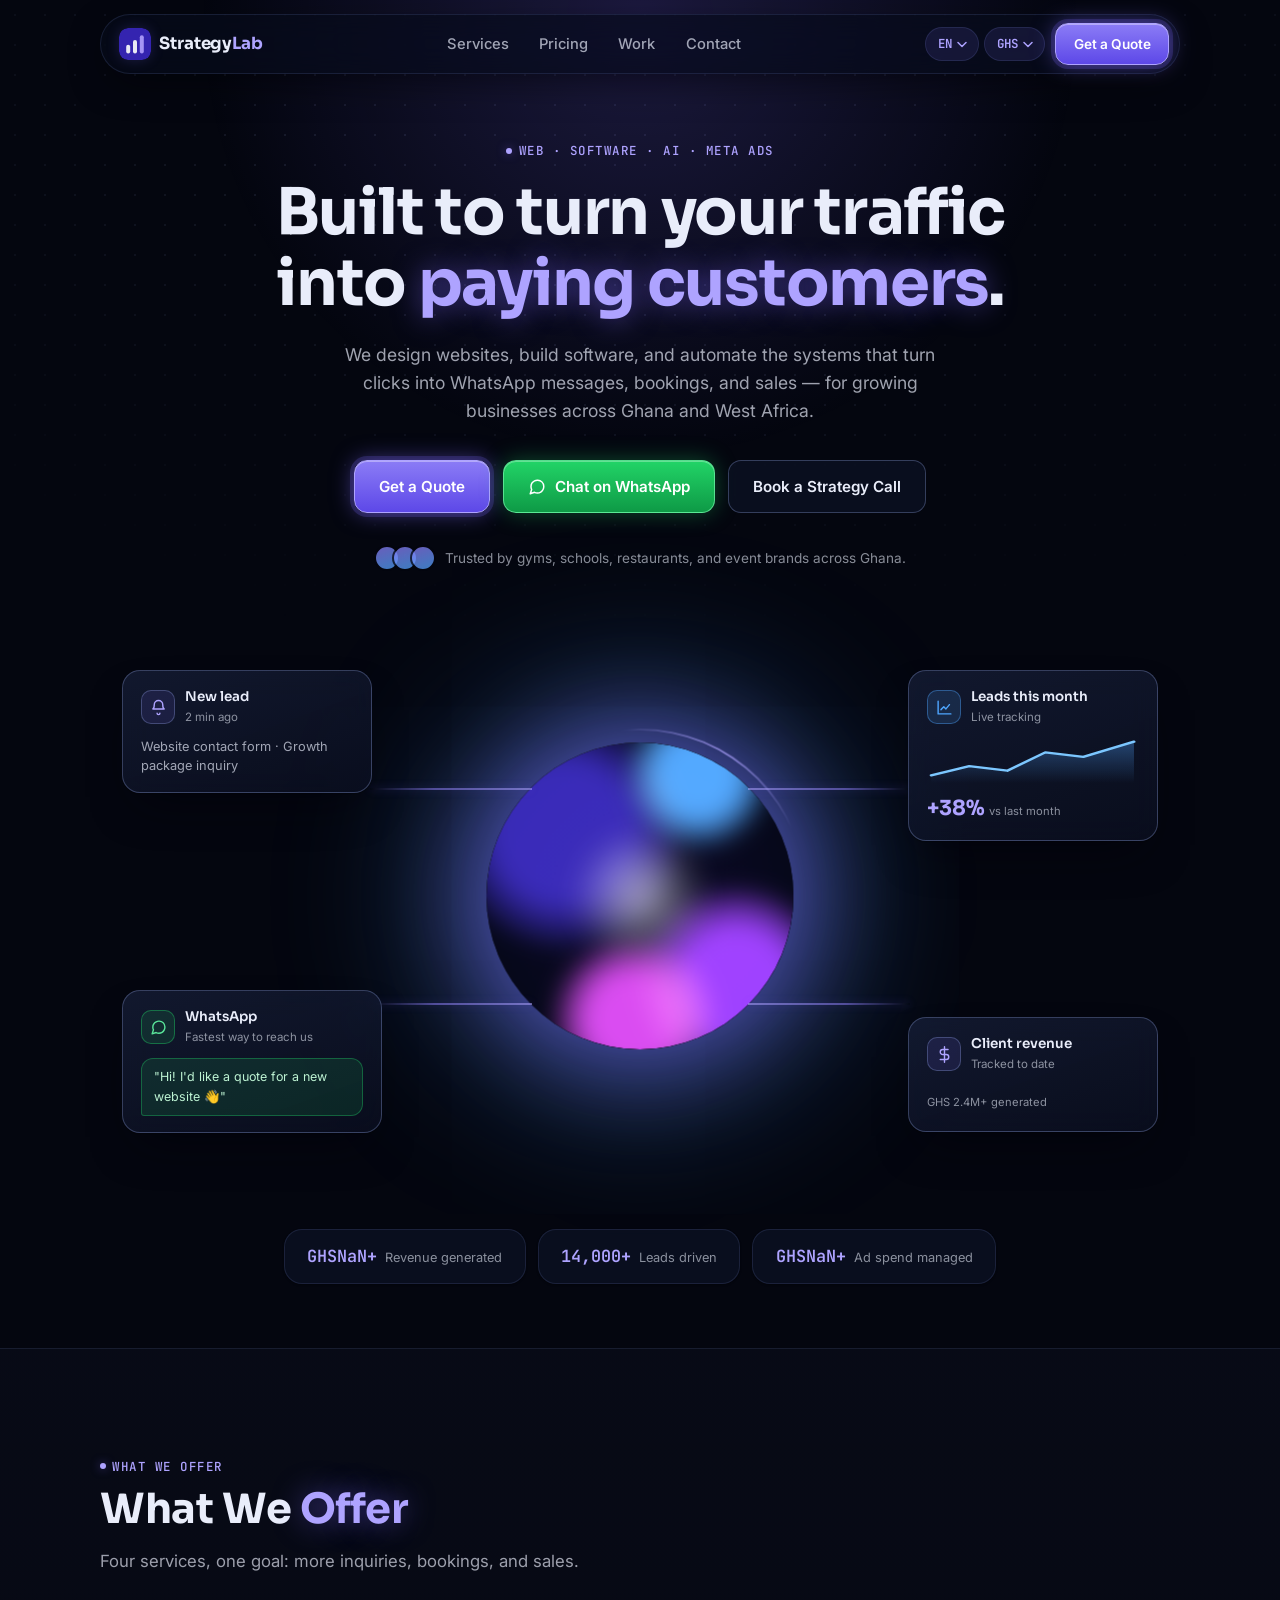
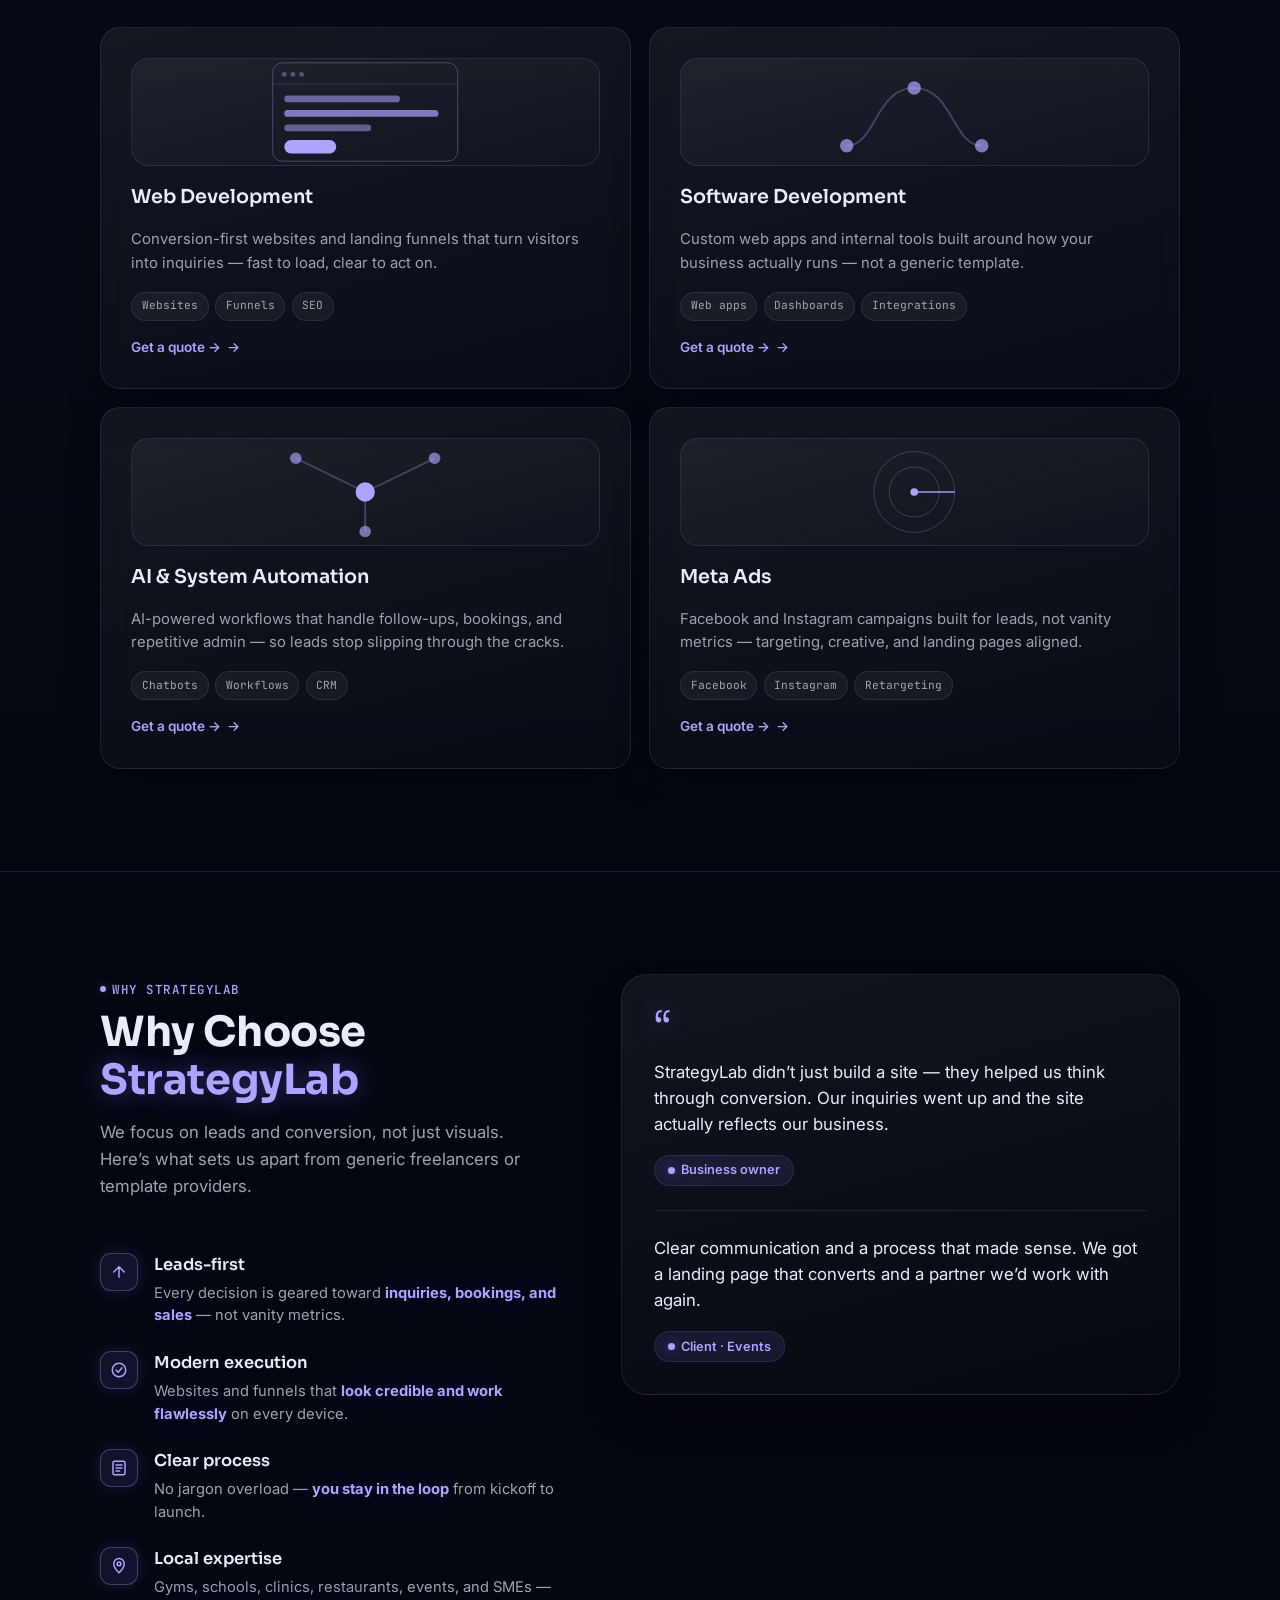
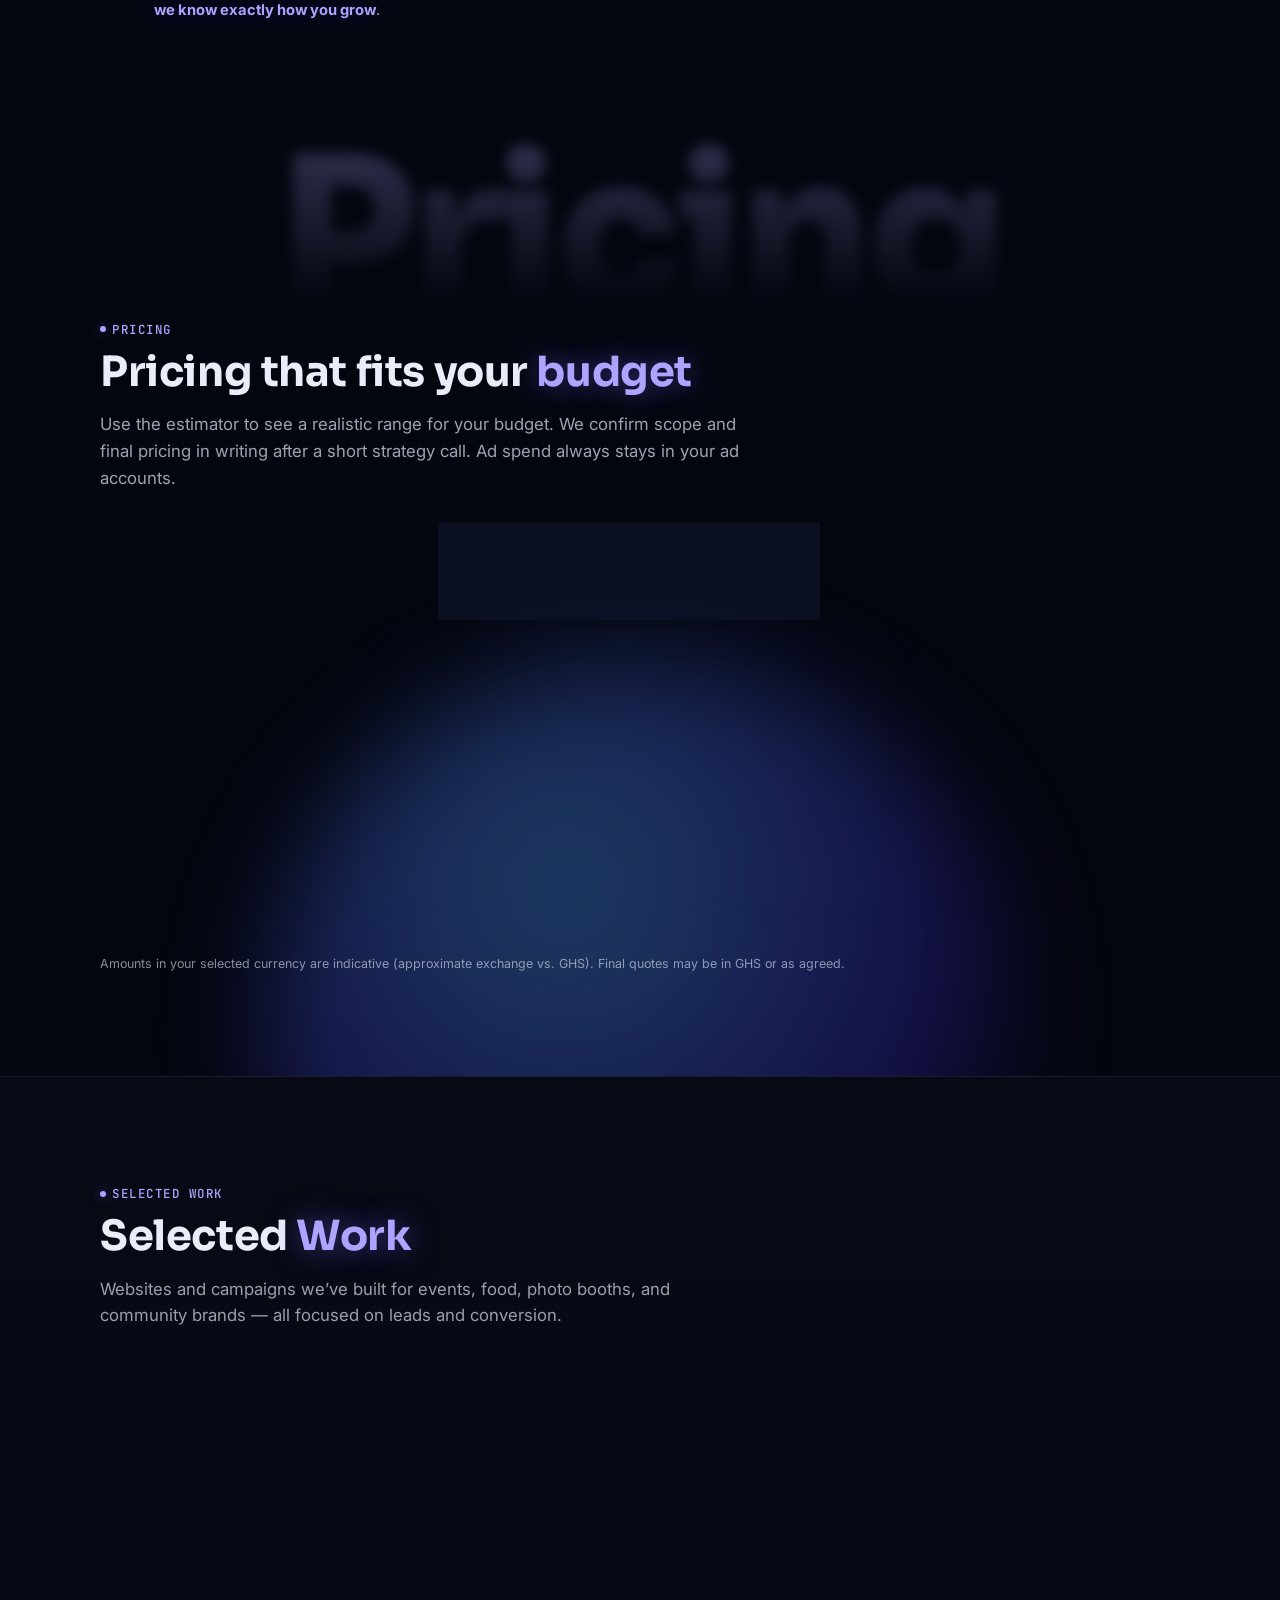
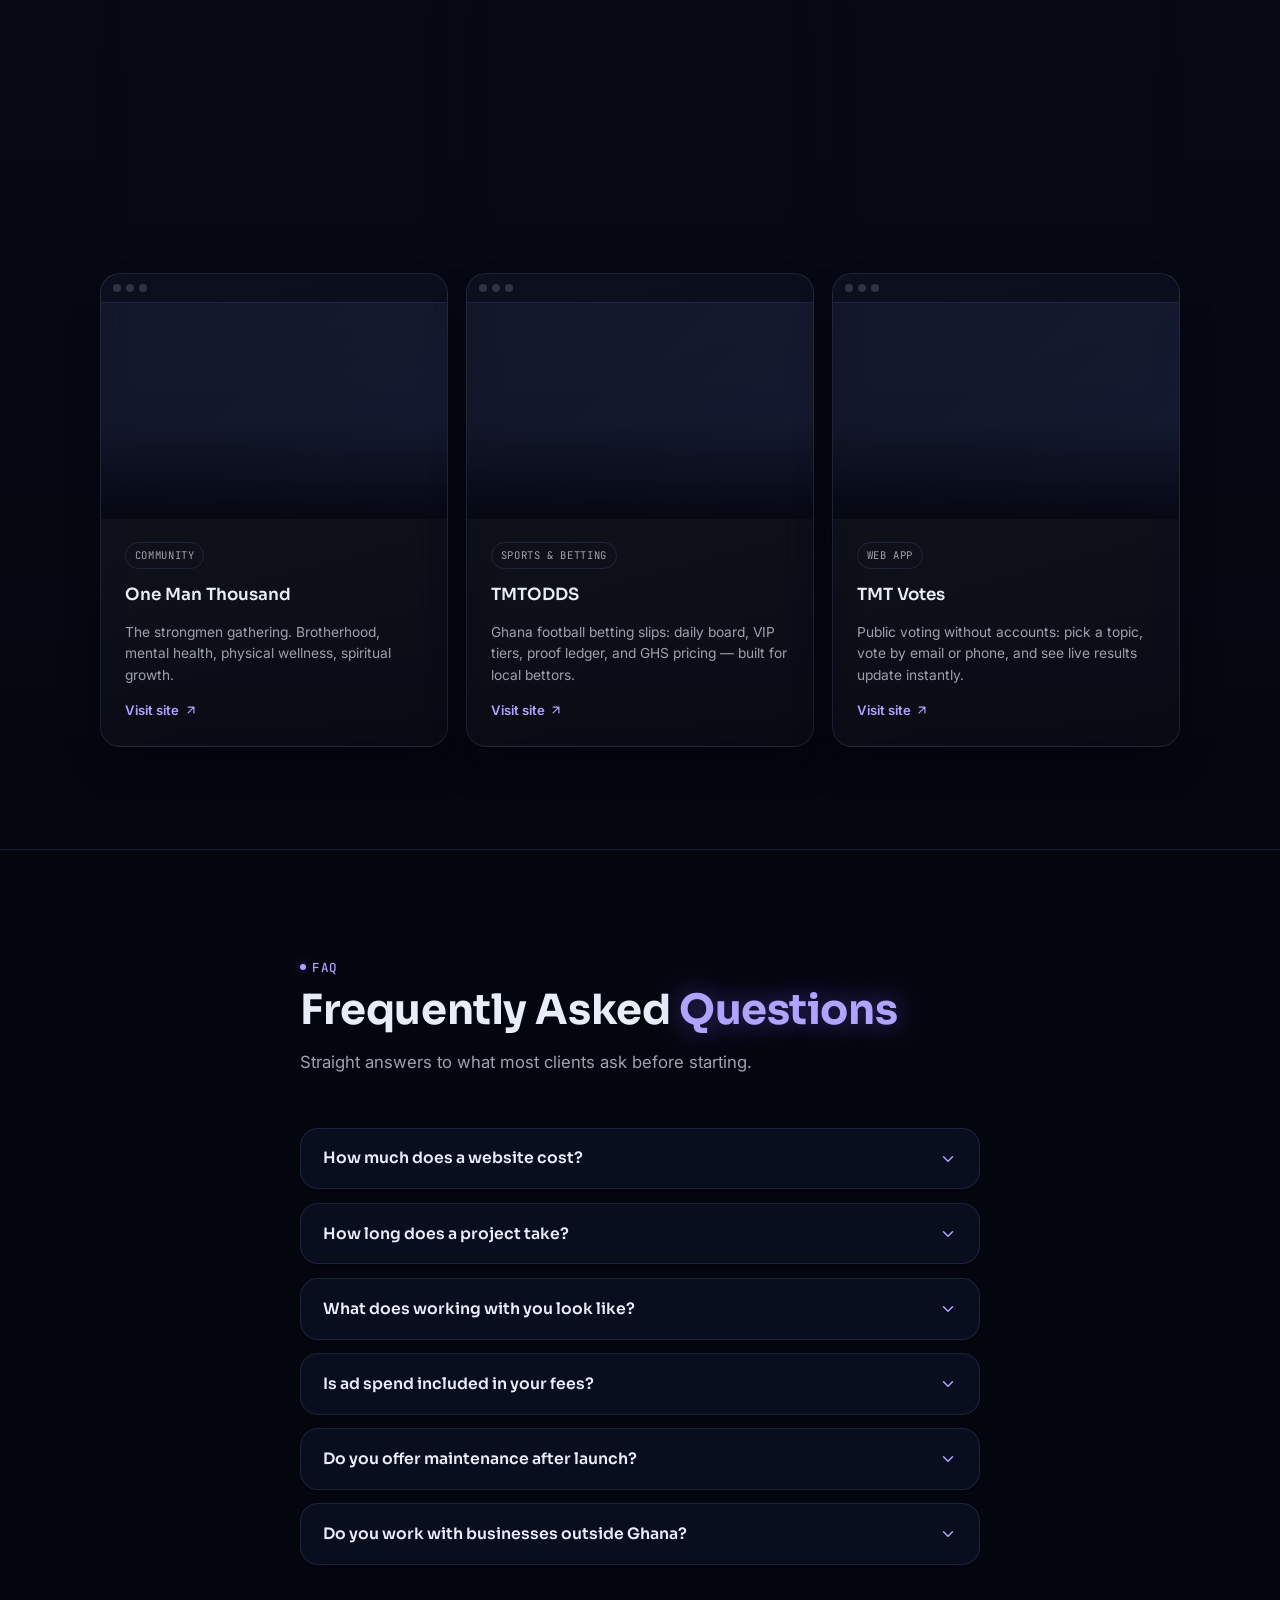
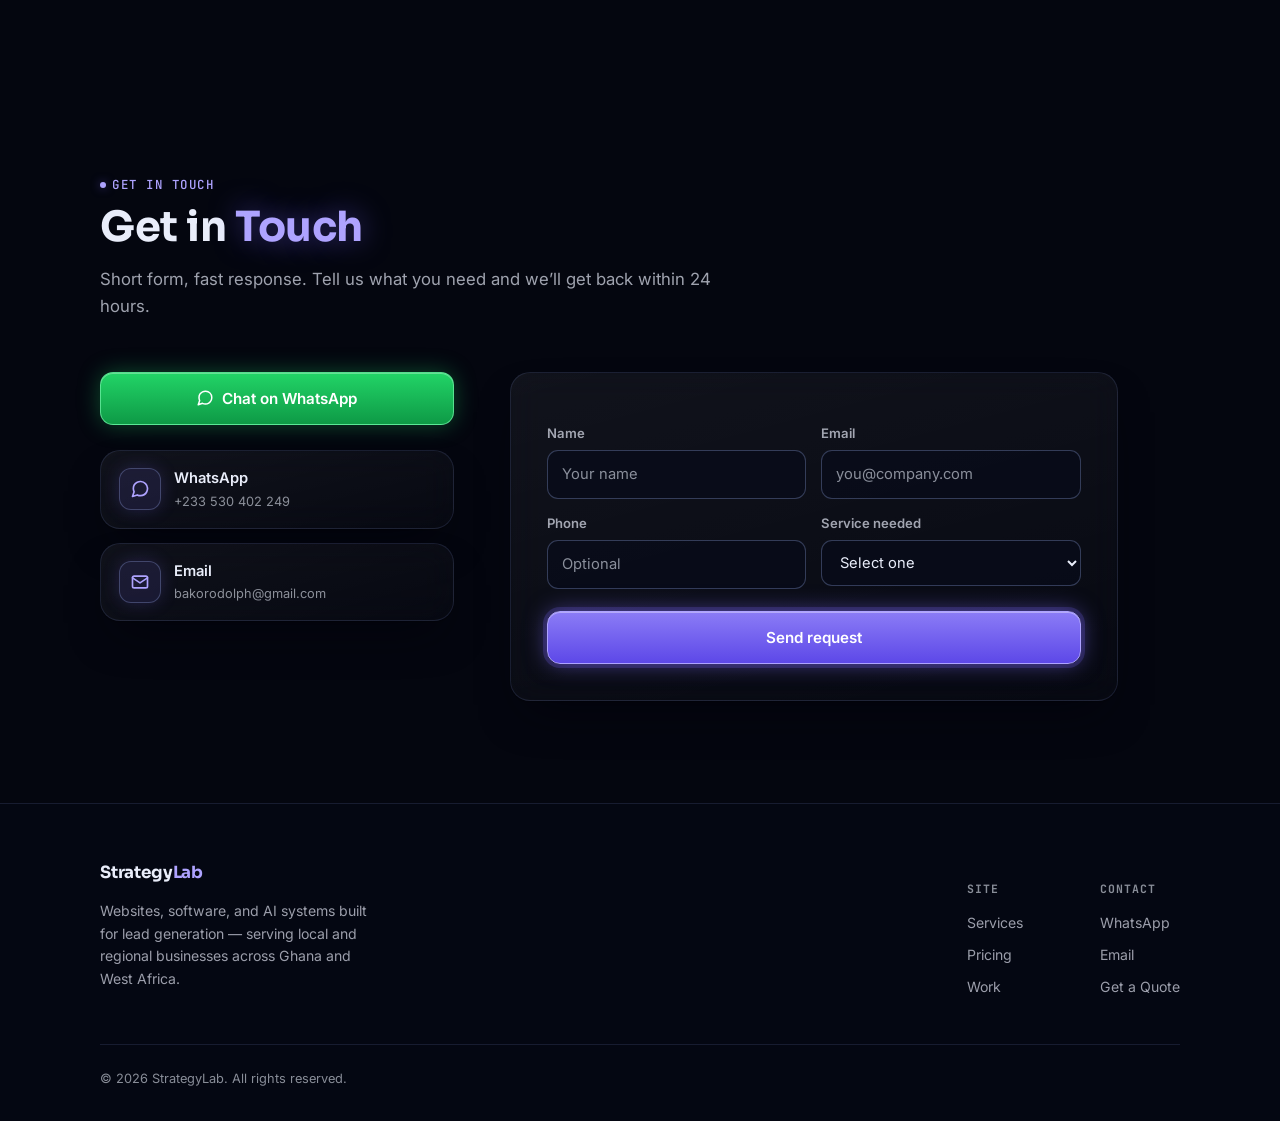
==== commit 2a2a9b91: "nm" ====
--- a/index.html
+++ b/index.html
@@ -137,6 +137,12 @@
             <option value="en">EN</option>
             <option value="fr">FR</option>
           </select>
+          <select class="currency-select" aria-label="Currency">
+            <option value="GHS">GHS</option>
+            <option value="XOF">CFA</option>
+            <option value="USD">USD</option>
+            <option value="EUR">EUR</option>
+          </select>
         </div>
         <a href="get-a-quote/" class="btn btn-primary btn-sm">
           <svg class="short-icon" viewBox="0 0 24 24" fill="none" stroke="currentColor" stroke-width="2" stroke-linecap="round" stroke-linejoin="round" aria-hidden="true"><path d="M13 2L3 14h7l-1 8 11-14h-7l1-6z"/></svg>
@@ -159,6 +165,12 @@
       <select class="locale-select" aria-label="Language">
         <option value="en">English</option>
         <option value="fr">Français</option>
+      </select>
+      <select class="currency-select" aria-label="Currency">
+        <option value="GHS">GHS</option>
+        <option value="XOF">CFA</option>
+        <option value="USD">USD</option>
+        <option value="EUR">EUR</option>
       </select>
     </div>
     <a href="get-a-quote/" class="btn btn-primary btn-block" data-i18n="nav.quote">Get a Quote</a>
@@ -188,7 +200,14 @@
         </div>
 
         <div class="hero-stage" aria-hidden="true">
-          <div class="hero-orb"></div>
+          <div class="hero-orb">
+            <div class="hero-orb-inner">
+              <div class="lava-blob lava-blob-1"></div>
+              <div class="lava-blob lava-blob-2"></div>
+              <div class="lava-blob lava-blob-3"></div>
+              <div class="lava-blob lava-blob-4"></div>
+            </div>
+          </div>
           <span class="link-line ll-tl"></span>
           <span class="link-line ll-bl"></span>
           <span class="link-line ll-tr"></span>
@@ -199,11 +218,11 @@
               <div class="fc-head">
                 <span class="fc-dot"><svg viewBox="0 0 24 24" fill="none" stroke="currentColor" stroke-width="2" stroke-linecap="round" stroke-linejoin="round"><path d="M12 2a6 6 0 00-6 6c0 5-2 6-2 6h16s-2-1-2-6a6 6 0 00-6-6z"/><path d="M10 20a2 2 0 004 0"/></svg></span>
                 <span>
-                  <span class="fc-title">New lead</span>
-                  <span class="fc-sub">2 min ago</span>
+                  <span class="fc-title" data-i18n="home.cards.lead_t">New lead</span>
+                  <span class="fc-sub" data-i18n="home.cards.lead_s">2 min ago</span>
                 </span>
               </div>
-              <p class="fc-body">Website contact form · Growth package inquiry</p>
+              <p class="fc-body" data-i18n="home.cards.lead_b">Website contact form · Growth package inquiry</p>
             </div>
           </div>
 
@@ -212,8 +231,8 @@
               <div class="fc-head">
                 <span class="fc-dot"><svg viewBox="0 0 24 24" fill="none" stroke="currentColor" stroke-width="2" stroke-linecap="round" stroke-linejoin="round"><path d="M3 3v18h18"/><path d="M7 15l4-4 3 3 5-6"/></svg></span>
                 <span>
-                  <span class="fc-title">Leads this month</span>
-                  <span class="fc-sub">Live tracking</span>
+                  <span class="fc-title" data-i18n="home.cards.chart_t">Leads this month</span>
+                  <span class="fc-sub" data-i18n="home.cards.chart_s">Live tracking</span>
                 </span>
               </div>
               <svg class="fc-chart-svg" viewBox="0 0 200 60" preserveAspectRatio="none">
@@ -221,7 +240,7 @@
                 <polygon points="4,50 40,38 76,44 112,20 148,26 196,6 196,60 4,60" fill="url(#fc-lg)"/>
                 <polyline points="4,50 40,38 76,44 112,20 148,26 196,6" fill="none" stroke="#7CC7FF" stroke-width="3" stroke-linecap="round" stroke-linejoin="round"/>
               </svg>
-              <p class="fc-stat">+38% <span>vs last month</span></p>
+              <p class="fc-stat">+38% <span data-i18n="home.cards.chart_vs">vs last month</span></p>
             </div>
           </div>
 
@@ -230,11 +249,11 @@
               <div class="fc-head">
                 <span class="fc-dot"><svg viewBox="0 0 24 24" fill="none" stroke="currentColor" stroke-width="2" stroke-linecap="round" stroke-linejoin="round"><path d="M21 11.5a8.38 8.38 0 01-.9 3.8 8.5 8.5 0 01-7.6 4.7 8.38 8.38 0 01-3.8-.9L3 21l1.9-5.7a8.38 8.38 0 01-.9-3.8 8.5 8.5 0 014.7-7.6 8.38 8.38 0 013.8-.9h.5a8.48 8.48 0 018 8v.5z"/></svg></span>
                 <span>
-                  <span class="fc-title">WhatsApp</span>
-                  <span class="fc-sub">Fastest way to reach us</span>
+                  <span class="fc-title" data-i18n="home.cards.wa_t">WhatsApp</span>
+                  <span class="fc-sub" data-i18n="home.cards.wa_s">Fastest way to reach us</span>
                 </span>
               </div>
-              <p class="fc-bubble">"Hi! I'd like a quote for a new website 👋"</p>
+              <p class="fc-bubble" data-i18n="home.cards.wa_bubble">"Hi! I'd like a quote for a new website 👋"</p>
             </div>
           </div>
 
@@ -247,7 +266,7 @@
                   <span class="fc-sub" data-i18n="home.cards.rev_s">Tracked to date</span>
                 </span>
               </div>
-              <p class="fc-stat">GHS 2.4M+ <span data-i18n="home.cards.rev_g">generated</span></p>
+              <p class="fc-stat"><span data-amount-ghs="2400000">GHS 2.4M+</span> <span data-i18n="home.cards.rev_g">generated</span></p>
             </div>
           </div>
         </div>
@@ -255,9 +274,9 @@
 
       <div class="container">
         <div class="stats-strip">
-          <div class="stat-chip"><span class="num"><span data-counter="2.4" data-prefix="GHS " data-suffix="M+" data-decimals="1">GHS 0.0M+</span></span><span class="label" data-i18n="home.stats.revenue">Revenue generated</span></div>
+          <div class="stat-chip"><span class="num"><span data-counter="1" data-amount-ghs="2400000">GHS 0.0M+</span></span><span class="label" data-i18n="home.stats.revenue">Revenue generated</span></div>
           <div class="stat-chip"><span class="num"><span data-counter="14000" data-suffix="+">0+</span></span><span class="label" data-i18n="home.stats.leads">Leads driven</span></div>
-          <div class="stat-chip"><span class="num"><span data-counter="380" data-prefix="GHS " data-suffix="K+">GHS 0K+</span></span><span class="label" data-i18n="home.stats.adspend">Ad spend managed</span></div>
+          <div class="stat-chip"><span class="num"><span data-counter="1" data-amount-ghs="380000">GHS 0K+</span></span><span class="label" data-i18n="home.stats.adspend">Ad spend managed</span></div>
         </div>
       </div>
     </section>
@@ -273,7 +292,19 @@
 
         <div class="services-grid">
           <article class="card service-card">
-            <span class="icon-badge floaty-wrap" style="--delay:-0.5s"><svg viewBox="0 0 24 24" fill="none" stroke="currentColor" stroke-width="1.75" stroke-linecap="round" stroke-linejoin="round"><path d="M8 6L2 12L8 18"/><path d="M16 6L22 12L16 18"/></svg></span>
+            <div class="svc-visual svc-web" aria-hidden="true">
+              <svg viewBox="0 0 200 110">
+                <rect x="4" y="4" width="192" height="102" rx="10" class="svc-web-frame"/>
+                <circle cx="16" cy="16" r="2.5" class="svc-web-dot"/>
+                <circle cx="25" cy="16" r="2.5" class="svc-web-dot"/>
+                <circle cx="34" cy="16" r="2.5" class="svc-web-dot"/>
+                <line x1="4" y1="26" x2="196" y2="26" class="svc-web-divider"/>
+                <rect x="16" y="38" width="120" height="7" rx="3.5" class="svc-web-bar svc-web-bar-1"/>
+                <rect x="16" y="53" width="160" height="7" rx="3.5" class="svc-web-bar svc-web-bar-2"/>
+                <rect x="16" y="68" width="90" height="7" rx="3.5" class="svc-web-bar svc-web-bar-3"/>
+                <rect x="16" y="84" width="54" height="14" rx="7" class="svc-web-btn"/>
+              </svg>
+            </div>
             <h3 data-i18n="home.services.web_h">Web Development</h3>
             <p data-i18n="home.services.web_p">Conversion-first websites and landing funnels that turn visitors into inquiries — fast to load, clear to act on.</p>
             <div class="fx"><span>Websites</span><span>Funnels</span><span>SEO</span></div>
@@ -281,7 +312,17 @@
           </article>
 
           <article class="card service-card">
-            <span class="icon-badge floaty-wrap" style="--delay:-2s"><svg viewBox="0 0 24 24" fill="none" stroke="currentColor" stroke-width="1.75" stroke-linecap="round" stroke-linejoin="round"><path d="M12 2L2 7l10 5 10-5-10-5z"/><path d="M2 17l10 5 10-5"/><path d="M2 12l10 5 10-5"/></svg></span>
+            <div class="svc-visual svc-software" aria-hidden="true">
+              <svg viewBox="0 0 200 110">
+                <path d="M30 90 C 60 90, 60 30, 100 30" class="svc-sw-line"/>
+                <path d="M100 30 C 140 30, 140 90, 170 90" class="svc-sw-line"/>
+                <circle cx="30" cy="90" r="7" class="svc-sw-node"/>
+                <circle cx="100" cy="30" r="7" class="svc-sw-node"/>
+                <circle cx="170" cy="90" r="7" class="svc-sw-node"/>
+                <circle r="4" class="svc-sw-packet svc-sw-packet-1"/>
+                <circle r="4" class="svc-sw-packet svc-sw-packet-2"/>
+              </svg>
+            </div>
             <h3 data-i18n="home.services.software_h">Software Development</h3>
             <p data-i18n="home.services.software_p">Custom web apps and internal tools built around how your business actually runs — not a generic template.</p>
             <div class="fx"><span>Web apps</span><span>Dashboards</span><span>Integrations</span></div>
@@ -289,7 +330,20 @@
           </article>
 
           <article class="card service-card">
-            <span class="icon-badge floaty-wrap" style="--delay:-3.5s"><svg viewBox="0 0 24 24" fill="none" stroke="currentColor" stroke-width="1.75" stroke-linecap="round" stroke-linejoin="round"><path d="M12 2l2 8 8 2-8 2-2 8-2-8-8-2 8-2 2-8z"/></svg></span>
+            <div class="svc-visual svc-ai" aria-hidden="true">
+              <svg viewBox="0 0 200 110">
+                <line x1="100" y1="55" x2="28" y2="20" class="svc-ai-line"/>
+                <line x1="100" y1="55" x2="172" y2="20" class="svc-ai-line"/>
+                <line x1="100" y1="55" x2="100" y2="96" class="svc-ai-line"/>
+                <circle cx="28" cy="20" r="6" class="svc-ai-node"/>
+                <circle cx="172" cy="20" r="6" class="svc-ai-node"/>
+                <circle cx="100" cy="96" r="6" class="svc-ai-node"/>
+                <circle cx="100" cy="55" r="10" class="svc-ai-hub"/>
+                <circle r="3.5" class="svc-ai-pulse svc-ai-pulse-1"/>
+                <circle r="3.5" class="svc-ai-pulse svc-ai-pulse-2"/>
+                <circle r="3.5" class="svc-ai-pulse svc-ai-pulse-3"/>
+              </svg>
+            </div>
             <h3 data-i18n="home.services.ai_h">AI &amp; System Automation</h3>
             <p data-i18n="home.services.ai_p">AI-powered workflows that handle follow-ups, bookings, and repetitive admin — so leads stop slipping through the cracks.</p>
             <div class="fx"><span>Chatbots</span><span>Workflows</span><span>CRM</span></div>
@@ -297,7 +351,17 @@
           </article>
 
           <article class="card service-card">
-            <span class="icon-badge floaty-wrap" style="--delay:-1.2s"><svg viewBox="0 0 24 24" fill="none" stroke="currentColor" stroke-width="1.75" stroke-linecap="round" stroke-linejoin="round"><circle cx="12" cy="12" r="9"/><circle cx="12" cy="12" r="5"/><circle cx="12" cy="12" r="1"/></svg></span>
+            <div class="svc-visual svc-ads" aria-hidden="true">
+              <svg viewBox="0 0 200 110">
+                <circle cx="100" cy="55" r="42" class="svc-ads-ring"/>
+                <circle cx="100" cy="55" r="26" class="svc-ads-ring"/>
+                <circle cx="100" cy="55" r="10" class="svc-ads-ring svc-ads-ripple svc-ads-ripple-1"/>
+                <circle cx="100" cy="55" r="10" class="svc-ads-ring svc-ads-ripple svc-ads-ripple-2"/>
+                <circle cx="100" cy="55" r="10" class="svc-ads-ring svc-ads-ripple svc-ads-ripple-3"/>
+                <circle cx="100" cy="55" r="4" class="svc-ads-center"/>
+                <line x1="100" y1="55" x2="142" y2="55" class="svc-ads-sweep-line svc-ads-sweep"/>
+              </svg>
+            </div>
             <h3 data-i18n="home.services.ads_h">Meta Ads</h3>
             <p data-i18n="home.services.ads_p">Facebook and Instagram campaigns built for leads, not vanity metrics — targeting, creative, and landing pages aligned.</p>
             <div class="fx"><span>Facebook</span><span>Instagram</span><span>Retargeting</span></div>
@@ -358,8 +422,13 @@
           <p class="section-sub" data-i18n="pricing.desc">Use the estimator to see a realistic range for your budget. We confirm scope and final pricing in writing after a short strategy call.</p>
         </div>
 
-        <div class="pricing-dual">
-          <article class="card price-panel">
+        <div class="pricing-toggle" role="group" aria-label="Pricing view">
+          <button type="button" class="toggle-btn is-active" data-view="once" aria-pressed="true" data-i18n="pricing.dual_once_title">One-time projects</button>
+          <button type="button" class="toggle-btn" data-view="retainer" aria-pressed="false" data-i18n="pricing.dual_ret_title">Monthly retainers</button>
+        </div>
+
+        <div class="pricing-view" data-view-panel="once">
+          <article class="card price-panel price-panel--solo">
             <div class="pp-top">
               <div>
                 <h3 data-i18n="pricing.dual_once_title">One-time projects</h3>
@@ -372,7 +441,9 @@
             </ul>
             <a href="get-a-quote/" class="btn btn-primary btn-block" data-i18n="pricing.dual_once_cta">Estimate a project</a>
           </article>
-
+        </div>
+
+        <div class="pricing-view" data-view-panel="retainer" hidden>
           <article class="card price-panel">
             <div class="pp-top">
               <div>
@@ -386,47 +457,47 @@
             </ul>
             <a href="#contact" class="btn btn-outline btn-block" data-i18n="pricing.dual_ret_cta">Book strategy call</a>
           </article>
-        </div>
-
-        <div class="pricing-grid">
-          <article class="card tier-card">
-            <span class="tier-badge" data-i18n="pricing.t1_for">Consistency on social</span>
-            <h4 data-i18n="pricing.t1_name">Launch</h4>
-            <p class="tier-price" data-i18n="pricing.t1_price_from">From GHS 1,500/mo</p>
-            <p class="tier-hint" data-i18n="pricing.t1_price_hint">A lean starting scope to build consistency.</p>
-            <ul>
-              <li><svg viewBox="0 0 24 24" fill="none" stroke="currentColor" stroke-width="2" stroke-linecap="round" stroke-linejoin="round"><path d="M20 6L9 17l-5-5"/></svg><span data-i18n="pricing.t1_f1">Content calendar + posting workflow</span></li>
-              <li><svg viewBox="0 0 24 24" fill="none" stroke="currentColor" stroke-width="2" stroke-linecap="round" stroke-linejoin="round"><path d="M20 6L9 17l-5-5"/></svg><span data-i18n="pricing.t1_f2">Creative direction (static + short-form)</span></li>
-              <li><svg viewBox="0 0 24 24" fill="none" stroke="currentColor" stroke-width="2" stroke-linecap="round" stroke-linejoin="round"><path d="M20 6L9 17l-5-5"/></svg><span data-i18n="pricing.t1_f3">Monthly performance snapshot</span></li>
-            </ul>
-            <a href="#contact" class="btn btn-outline btn-block" data-i18n="pricing.cta_primary">Book strategy call</a>
-          </article>
-
-          <article class="card tier-card is-featured">
-            <span class="tier-badge" data-i18n="pricing.ribbon">Most booked</span>
-            <h4 data-i18n="pricing.t2_name">Growth</h4>
-            <p class="tier-price" data-i18n="pricing.t2_price_from">From GHS 3,000/mo</p>
-            <p class="tier-hint" data-i18n="pricing.t2_price_hint">Adds structured testing and optimization.</p>
-            <ul>
-              <li><svg viewBox="0 0 24 24" fill="none" stroke="currentColor" stroke-width="2" stroke-linecap="round" stroke-linejoin="round"><path d="M20 6L9 17l-5-5"/></svg><span data-i18n="pricing.t2_f1">Everything in Launch</span></li>
-              <li><svg viewBox="0 0 24 24" fill="none" stroke="currentColor" stroke-width="2" stroke-linecap="round" stroke-linejoin="round"><path d="M20 6L9 17l-5-5"/></svg><span data-i18n="pricing.t2_f2">Paid social or search setup + optimization</span></li>
-              <li><svg viewBox="0 0 24 24" fill="none" stroke="currentColor" stroke-width="2" stroke-linecap="round" stroke-linejoin="round"><path d="M20 6L9 17l-5-5"/></svg><span data-i18n="pricing.t2_f3">Landing alignment for campaigns</span></li>
-              <li><svg viewBox="0 0 24 24" fill="none" stroke="currentColor" stroke-width="2" stroke-linecap="round" stroke-linejoin="round"><path d="M20 6L9 17l-5-5"/></svg><span data-i18n="pricing.t2_f4">Bi-weekly reviews + creative tests</span></li>
-            </ul>
-            <a href="#contact" class="btn btn-primary btn-block" data-i18n="pricing.cta_primary">Book strategy call</a>
-          </article>
-
-          <article class="card tier-card">
-            <span class="tier-badge" data-i18n="pricing.t3_for">Launches &amp; aggressive growth</span>
-            <h4 data-i18n="pricing.t3_name">Scale</h4>
-            <p class="tier-hint" data-i18n="pricing.t3_price">Custom retainer + project fees</p>
-            <ul>
-              <li><svg viewBox="0 0 24 24" fill="none" stroke="currentColor" stroke-width="2" stroke-linecap="round" stroke-linejoin="round"><path d="M20 6L9 17l-5-5"/></svg><span data-i18n="pricing.t3_f1">Multi-platform content + community</span></li>
-              <li><svg viewBox="0 0 24 24" fill="none" stroke="currentColor" stroke-width="2" stroke-linecap="round" stroke-linejoin="round"><path d="M20 6L9 17l-5-5"/></svg><span data-i18n="pricing.t3_f2">Full-funnel ads (prospect + retarget)</span></li>
-              <li><svg viewBox="0 0 24 24" fill="none" stroke="currentColor" stroke-width="2" stroke-linecap="round" stroke-linejoin="round"><path d="M20 6L9 17l-5-5"/></svg><span data-i18n="pricing.t3_f3">Conversion experiments prioritized</span></li>
-            </ul>
-            <a href="#contact" class="btn btn-outline btn-block" data-i18n="pricing.cta_primary">Book strategy call</a>
-          </article>
+
+          <div class="pricing-grid">
+            <article class="card tier-card">
+              <span class="tier-badge" data-i18n="pricing.t1_for">Consistency on social</span>
+              <h4 data-i18n="pricing.t1_name">Launch</h4>
+              <p class="tier-price" data-i18n="pricing.t1_price_from">From GHS 1,500/mo</p>
+              <p class="tier-hint" data-i18n="pricing.t1_price_hint">A lean starting scope to build consistency.</p>
+              <ul>
+                <li><svg viewBox="0 0 24 24" fill="none" stroke="currentColor" stroke-width="2" stroke-linecap="round" stroke-linejoin="round"><path d="M20 6L9 17l-5-5"/></svg><span data-i18n="pricing.t1_f1">Content calendar + posting workflow</span></li>
+                <li><svg viewBox="0 0 24 24" fill="none" stroke="currentColor" stroke-width="2" stroke-linecap="round" stroke-linejoin="round"><path d="M20 6L9 17l-5-5"/></svg><span data-i18n="pricing.t1_f2">Creative direction (static + short-form)</span></li>
+                <li><svg viewBox="0 0 24 24" fill="none" stroke="currentColor" stroke-width="2" stroke-linecap="round" stroke-linejoin="round"><path d="M20 6L9 17l-5-5"/></svg><span data-i18n="pricing.t1_f3">Monthly performance snapshot</span></li>
+              </ul>
+              <a href="#contact" class="btn btn-outline btn-block" data-i18n="pricing.cta_primary">Book strategy call</a>
+            </article>
+
+            <article class="card tier-card is-featured">
+              <span class="tier-badge" data-i18n="pricing.ribbon">Most booked</span>
+              <h4 data-i18n="pricing.t2_name">Growth</h4>
+              <p class="tier-price" data-i18n="pricing.t2_price_from">From GHS 3,000/mo</p>
+              <p class="tier-hint" data-i18n="pricing.t2_price_hint">Adds structured testing and optimization.</p>
+              <ul>
+                <li><svg viewBox="0 0 24 24" fill="none" stroke="currentColor" stroke-width="2" stroke-linecap="round" stroke-linejoin="round"><path d="M20 6L9 17l-5-5"/></svg><span data-i18n="pricing.t2_f1">Everything in Launch</span></li>
+                <li><svg viewBox="0 0 24 24" fill="none" stroke="currentColor" stroke-width="2" stroke-linecap="round" stroke-linejoin="round"><path d="M20 6L9 17l-5-5"/></svg><span data-i18n="pricing.t2_f2">Paid social or search setup + optimization</span></li>
+                <li><svg viewBox="0 0 24 24" fill="none" stroke="currentColor" stroke-width="2" stroke-linecap="round" stroke-linejoin="round"><path d="M20 6L9 17l-5-5"/></svg><span data-i18n="pricing.t2_f3">Landing alignment for campaigns</span></li>
+                <li><svg viewBox="0 0 24 24" fill="none" stroke="currentColor" stroke-width="2" stroke-linecap="round" stroke-linejoin="round"><path d="M20 6L9 17l-5-5"/></svg><span data-i18n="pricing.t2_f4">Bi-weekly reviews + creative tests</span></li>
+              </ul>
+              <a href="#contact" class="btn btn-primary btn-block" data-i18n="pricing.cta_primary">Book strategy call</a>
+            </article>
+
+            <article class="card tier-card">
+              <span class="tier-badge" data-i18n="pricing.t3_for">Launches &amp; aggressive growth</span>
+              <h4 data-i18n="pricing.t3_name">Scale</h4>
+              <p class="tier-hint" data-i18n="pricing.t3_price">Custom retainer + project fees</p>
+              <ul>
+                <li><svg viewBox="0 0 24 24" fill="none" stroke="currentColor" stroke-width="2" stroke-linecap="round" stroke-linejoin="round"><path d="M20 6L9 17l-5-5"/></svg><span data-i18n="pricing.t3_f1">Multi-platform content + community</span></li>
+                <li><svg viewBox="0 0 24 24" fill="none" stroke="currentColor" stroke-width="2" stroke-linecap="round" stroke-linejoin="round"><path d="M20 6L9 17l-5-5"/></svg><span data-i18n="pricing.t3_f2">Full-funnel ads (prospect + retarget)</span></li>
+                <li><svg viewBox="0 0 24 24" fill="none" stroke="currentColor" stroke-width="2" stroke-linecap="round" stroke-linejoin="round"><path d="M20 6L9 17l-5-5"/></svg><span data-i18n="pricing.t3_f3">Conversion experiments prioritized</span></li>
+              </ul>
+              <a href="#contact" class="btn btn-outline btn-block" data-i18n="pricing.cta_primary">Book strategy call</a>
+            </article>
+          </div>
         </div>
         <p class="form-note" style="margin-top:1.25rem;" data-i18n="common.currency_note">Amounts in your selected currency are indicative (approximate exchange vs. GHS). Final quotes may be in GHS or as agreed.</p>
       </div>
@@ -445,9 +516,8 @@
           <a href="https://kaizennights.com/" target="_blank" rel="noopener noreferrer" class="card portfolio-card">
             <div class="pf-preview">
               <div class="pf-browser-bar" aria-hidden="true"><span></span><span></span><span></span></div>
-              <div class="pf-frame-wrap pf-art" style="--art-a:#3424B0;--art-b:#150E46" aria-hidden="true">
-                <span class="pf-art-mono">KN</span>
-                <span class="pf-art-label">kaizennights.com</span>
+              <div class="pf-frame-wrap">
+                <iframe src="https://kaizennights.com/" loading="lazy" tabindex="-1" aria-hidden="true" title="Live preview of Kaizen Nights" sandbox="allow-scripts allow-same-origin"></iframe>
               </div>
             </div>
             <div class="pf-body">
@@ -460,9 +530,8 @@
           <a href="https://rodbak.github.io/EATME/" target="_blank" rel="noopener noreferrer" class="card portfolio-card">
             <div class="pf-preview">
               <div class="pf-browser-bar" aria-hidden="true"><span></span><span></span><span></span></div>
-              <div class="pf-frame-wrap pf-art" style="--art-a:#C74722;--art-b:#571708" aria-hidden="true">
-                <span class="pf-art-mono">EM</span>
-                <span class="pf-art-label">eat-me</span>
+              <div class="pf-frame-wrap">
+                <iframe src="https://rodbak.github.io/EATME/" loading="lazy" tabindex="-1" aria-hidden="true" title="Live preview of EAT ME" sandbox="allow-scripts allow-same-origin"></iframe>
               </div>
             </div>
             <div class="pf-body">
@@ -475,9 +544,8 @@
           <a href="https://rodbak.github.io/BoothAndBeyond/" target="_blank" rel="noopener noreferrer" class="card portfolio-card">
             <div class="pf-preview">
               <div class="pf-browser-bar" aria-hidden="true"><span></span><span></span><span></span></div>
-              <div class="pf-frame-wrap pf-art" style="--art-a:#A594F5;--art-b:#3424B0" aria-hidden="true">
-                <span class="pf-art-mono">BB</span>
-                <span class="pf-art-label">booths-and-beyond</span>
+              <div class="pf-frame-wrap">
+                <iframe src="https://rodbak.github.io/BoothAndBeyond/" loading="lazy" tabindex="-1" aria-hidden="true" title="Live preview of Booths &amp; Beyond" sandbox="allow-scripts allow-same-origin"></iframe>
               </div>
             </div>
             <div class="pf-body">
@@ -490,9 +558,8 @@
           <a href="https://rodbak.github.io/OneManThousandWebsite/" target="_blank" rel="noopener noreferrer" class="card portfolio-card">
             <div class="pf-preview">
               <div class="pf-browser-bar" aria-hidden="true"><span></span><span></span><span></span></div>
-              <div class="pf-frame-wrap pf-art" style="--art-a:#191256;--art-b:#0D092C" aria-hidden="true">
-                <span class="pf-art-mono">OMT</span>
-                <span class="pf-art-label">one-man-thousand</span>
+              <div class="pf-frame-wrap">
+                <iframe src="https://rodbak.github.io/OneManThousandWebsite/" loading="lazy" tabindex="-1" aria-hidden="true" title="Live preview of One Man Thousand" sandbox="allow-scripts allow-same-origin"></iframe>
               </div>
             </div>
             <div class="pf-body">
@@ -505,9 +572,8 @@
           <a href="https://tmtodds.vercel.app/" target="_blank" rel="noopener noreferrer" class="card portfolio-card">
             <div class="pf-preview">
               <div class="pf-browser-bar" aria-hidden="true"><span></span><span></span><span></span></div>
-              <div class="pf-frame-wrap pf-art" style="--art-a:#2A1D8F;--art-b:#0D092C" aria-hidden="true">
-                <span class="pf-art-mono">TO</span>
-                <span class="pf-art-label">tmtodds</span>
+              <div class="pf-frame-wrap">
+                <iframe src="https://tmtodds.vercel.app/" loading="lazy" tabindex="-1" aria-hidden="true" title="Live preview of TMTODDS" sandbox="allow-scripts allow-same-origin"></iframe>
               </div>
             </div>
             <div class="pf-body">
@@ -520,9 +586,8 @@
           <a href="https://tmtvotes.vercel.app/" target="_blank" rel="noopener noreferrer" class="card portfolio-card">
             <div class="pf-preview">
               <div class="pf-browser-bar" aria-hidden="true"><span></span><span></span><span></span></div>
-              <div class="pf-frame-wrap pf-art" style="--art-a:#6D5AE6;--art-b:#2A1D8F" aria-hidden="true">
-                <span class="pf-art-mono">TV</span>
-                <span class="pf-art-label">tmtvotes</span>
+              <div class="pf-frame-wrap">
+                <iframe src="https://tmtvotes.vercel.app/" loading="lazy" tabindex="-1" aria-hidden="true" title="Live preview of TMT Votes" sandbox="allow-scripts allow-same-origin"></iframe>
               </div>
             </div>
             <div class="pf-body">
--- a/theme.css
+++ b/theme.css
@@ -552,14 +552,63 @@
   width: clamp(220px, 24vw, 330px);
   height: clamp(220px, 24vw, 330px);
   border-radius: 50%;
-  background:
-    radial-gradient(circle at 32% 30%, rgba(255, 255, 255, 0.5) 0%, transparent 18%),
-    radial-gradient(circle at 50% 50%, var(--orb-a) 0%, var(--orb-b) 52%, #050818 78%);
   box-shadow:
     0 0 90px 20px var(--glow),
     0 0 160px 50px var(--glow-blue),
     inset -18px -24px 60px rgba(0, 0, 10, 0.8),
     inset 10px 12px 40px rgba(255, 255, 255, 0.22);
+}
+/* Lava lamp: 4 blurred, differently-timed color blobs clipped inside the
+   sphere, blended with screen so overlaps read as brighter molten cores. */
+.hero-orb-inner {
+  position: absolute;
+  inset: 0;
+  border-radius: 50%;
+  overflow: hidden;
+  background: radial-gradient(circle at 50% 50%, #0D0A2A 0%, #050818 80%);
+}
+.lava-blob {
+  position: absolute;
+  border-radius: 50%;
+  filter: blur(11px);
+  mix-blend-mode: screen;
+  will-change: transform;
+}
+.lava-blob-1 {
+  width: 75%; height: 75%; left: -12%; top: -8%;
+  background: radial-gradient(circle, var(--orb-b) 0%, var(--orb-b) 42%, transparent 76%);
+  animation: lavaDrift1 12s ease-in-out infinite;
+}
+.lava-blob-2 {
+  width: 62%; height: 62%; right: -12%; bottom: -10%;
+  background: radial-gradient(circle, #9D3CFF 0%, #9D3CFF 40%, transparent 78%);
+  animation: lavaDrift2 9.5s ease-in-out infinite;
+}
+.lava-blob-3 {
+  width: 52%; height: 52%; left: 22%; bottom: -16%;
+  background: radial-gradient(circle, #D946EF 0%, #D946EF 40%, transparent 78%);
+  animation: lavaDrift3 13.5s ease-in-out infinite;
+}
+.lava-blob-4 {
+  width: 46%; height: 46%; right: 8%; top: -12%;
+  background: radial-gradient(circle, var(--orb-a) 0%, var(--orb-a) 40%, transparent 78%);
+  animation: lavaDrift4 8s ease-in-out infinite;
+}
+@keyframes lavaDrift1 {
+  0%, 100% { transform: translate(0, 0) scale(1); }
+  50% { transform: translate(20%, 14%) scale(1.18); }
+}
+@keyframes lavaDrift2 {
+  0%, 100% { transform: translate(0, 0) scale(1); }
+  50% { transform: translate(-16%, -20%) scale(0.88); }
+}
+@keyframes lavaDrift3 {
+  0%, 100% { transform: translate(0, 0) scale(1); }
+  50% { transform: translate(12%, -16%) scale(1.22); }
+}
+@keyframes lavaDrift4 {
+  0%, 100% { transform: translate(0, 0) scale(1); }
+  50% { transform: translate(-12%, 18%) scale(0.82); }
 }
 .hero-orb::before {
   content: '';
@@ -721,6 +770,117 @@
 .service-card:hover .learn svg { transform: translateX(3px); }
 
 @media (max-width: 720px) { .services-grid { grid-template-columns: 1fr; } }
+
+/* ============================================================
+   Service visuals — one distinct animated mini-scene per card,
+   replacing a plain icon badge. Pure CSS/SVG, no images/canvas.
+   ============================================================ */
+.svc-visual {
+  height: 108px;
+  border-radius: var(--radius-md);
+  background: linear-gradient(165deg, rgba(255, 255, 255, 0.05), rgba(255, 255, 255, 0.01));
+  border: 1px solid var(--mist);
+  color: var(--accent-bright);
+  overflow: visible;
+}
+.svc-visual svg { width: 100%; height: 100%; overflow: visible; }
+
+/* --- Web Development: content blocks build in, CTA button pulses --- */
+.svc-web-frame { fill: none; stroke: currentColor; stroke-opacity: 0.35; }
+.svc-web-dot { fill: currentColor; opacity: 0.4; }
+.svc-web-divider { stroke: currentColor; stroke-opacity: 0.2; }
+.svc-web-bar {
+  fill: currentColor;
+  transform-box: fill-box;
+  transform-origin: 0 50%;
+  animation: svcBarGrow 4s ease-in-out infinite;
+}
+.svc-web-bar-1 { opacity: 0.55; animation-delay: 0s; }
+.svc-web-bar-2 { opacity: 0.7; animation-delay: 0.3s; }
+.svc-web-bar-3 { opacity: 0.5; animation-delay: 0.6s; }
+.svc-web-btn { fill: currentColor; animation: svcBtnPulse 4s ease-in-out infinite; }
+@keyframes svcBarGrow {
+  0% { transform: scaleX(0); opacity: 0.25; }
+  20% { transform: scaleX(1); }
+  82% { transform: scaleX(1); }
+  100% { transform: scaleX(0); opacity: 0.25; }
+}
+@keyframes svcBtnPulse {
+  0%, 15% { opacity: 0.5; }
+  30% { opacity: 1; filter: drop-shadow(0 0 5px currentColor); }
+  50%, 100% { opacity: 0.5; }
+}
+
+/* --- Software Development: data packets relay between 3 nodes --- */
+.svc-sw-line { stroke: currentColor; stroke-opacity: 0.3; stroke-width: 2; fill: none; }
+.svc-sw-node { fill: currentColor; opacity: 0.7; }
+.svc-sw-packet { fill: currentColor; opacity: 0; }
+.svc-sw-packet-1 { animation: svcPacket1 3s ease-in-out infinite; }
+.svc-sw-packet-2 { animation: svcPacket2 3s ease-in-out infinite; animation-delay: 1.5s; }
+@keyframes svcPacket1 {
+  0% { transform: translate(30px, 90px); opacity: 0; }
+  8% { opacity: 1; }
+  46% { transform: translate(100px, 30px); opacity: 1; }
+  54% { opacity: 0; }
+  100% { transform: translate(100px, 30px); opacity: 0; }
+}
+@keyframes svcPacket2 {
+  0% { transform: translate(100px, 30px); opacity: 0; }
+  8% { opacity: 1; }
+  46% { transform: translate(170px, 90px); opacity: 1; }
+  54% { opacity: 0; }
+  100% { transform: translate(170px, 90px); opacity: 0; }
+}
+
+/* --- AI & System Automation: pulse traveling through a hub graph --- */
+.svc-ai-line { stroke: currentColor; stroke-opacity: 0.3; stroke-width: 2; fill: none; }
+.svc-ai-node { fill: currentColor; opacity: 0.65; }
+.svc-ai-hub { fill: currentColor; animation: svcHubPulse 2.6s ease-in-out infinite; }
+.svc-ai-pulse { fill: currentColor; opacity: 0; }
+.svc-ai-pulse-1 { animation: svcAiPulse1 2.6s ease-in-out infinite; }
+.svc-ai-pulse-2 { animation: svcAiPulse2 2.6s ease-in-out infinite; animation-delay: 0.87s; }
+.svc-ai-pulse-3 { animation: svcAiPulse3 2.6s ease-in-out infinite; animation-delay: 1.74s; }
+@keyframes svcHubPulse {
+  0%, 100% { opacity: 0.75; }
+  50% { opacity: 1; filter: drop-shadow(0 0 6px currentColor); }
+}
+@keyframes svcAiPulse1 {
+  0% { transform: translate(100px, 55px); opacity: 0; }
+  10% { opacity: 1; }
+  40% { transform: translate(28px, 20px); opacity: 0; }
+  100% { transform: translate(28px, 20px); opacity: 0; }
+}
+@keyframes svcAiPulse2 {
+  0% { transform: translate(100px, 55px); opacity: 0; }
+  10% { opacity: 1; }
+  40% { transform: translate(172px, 20px); opacity: 0; }
+  100% { transform: translate(172px, 20px); opacity: 0; }
+}
+@keyframes svcAiPulse3 {
+  0% { transform: translate(100px, 55px); opacity: 0; }
+  10% { opacity: 1; }
+  40% { transform: translate(100px, 96px); opacity: 0; }
+  100% { transform: translate(100px, 96px); opacity: 0; }
+}
+
+/* --- Meta Ads: radar sweep + targeting ripples --- */
+.svc-ads-ring { fill: none; stroke: currentColor; stroke-opacity: 0.28; }
+.svc-ads-center { fill: currentColor; }
+.svc-ads-sweep-line { stroke: currentColor; stroke-opacity: 0.7; stroke-width: 2; }
+.svc-ads-sweep {
+  transform-box: fill-box;
+  transform-origin: 50% 50%;
+  animation: svcSweepRotate 3.2s linear infinite;
+}
+.svc-ads-ripple { fill: none; stroke: currentColor; stroke-width: 2; opacity: 0; transform-box: fill-box; transform-origin: 50% 50%; }
+.svc-ads-ripple-1 { animation: svcRipple 3s ease-out infinite; }
+.svc-ads-ripple-2 { animation: svcRipple 3s ease-out infinite; animation-delay: 1s; }
+.svc-ads-ripple-3 { animation: svcRipple 3s ease-out infinite; animation-delay: 2s; }
+@keyframes svcSweepRotate { to { transform: rotate(360deg); } }
+@keyframes svcRipple {
+  0% { transform: scale(0.35); opacity: 0.7; }
+  100% { transform: scale(1.5); opacity: 0; }
+}
 
 /* ============================================================
    Why-us
@@ -817,12 +977,38 @@
 #pricing .container { position: relative; }
 #pricing .section-head { position: relative; margin-top: clamp(2.5rem, 8vw, 5.5rem); }
 
-.pricing-dual {
-  display: grid;
-  grid-template-columns: 1fr 1fr;
-  gap: 1.1rem;
-  margin-bottom: 1.1rem;
-}
+/* Segmented toggle: One-time projects / Monthly retainers */
+.pricing-toggle {
+  display: flex;
+  width: fit-content;
+  gap: 0.3rem;
+  margin: 0 auto 2rem;
+  padding: 0.3rem;
+  border-radius: var(--radius-pill);
+  background: rgba(16, 22, 44, 0.6);
+  border: 1px solid var(--mist);
+  backdrop-filter: blur(12px);
+  -webkit-backdrop-filter: blur(12px);
+}
+.pricing-toggle .toggle-btn {
+  padding: 0.65rem 1.4rem;
+  border-radius: var(--radius-pill);
+  border: none;
+  background: transparent;
+  color: var(--ink-soft);
+  font-family: var(--font-body);
+  font-weight: 600;
+  font-size: 0.9rem;
+  transition: background 0.2s, color 0.2s, box-shadow 0.2s;
+}
+.pricing-toggle .toggle-btn.is-active {
+  background: linear-gradient(180deg, var(--accent) 0%, var(--accent-deep) 100%);
+  color: #fff;
+  box-shadow: 0 0 18px var(--glow-soft);
+}
+.pricing-view[hidden] { display: none; }
+.pricing-view .pricing-grid { margin-top: 1.3rem; }
+.price-panel--solo { max-width: 560px; margin: 0 auto; }
 .price-panel { padding: 2rem; }
 .price-panel .pp-top { display: flex; justify-content: space-between; align-items: flex-start; gap: 1rem; }
 .price-panel h3 { font-family: var(--font-display); font-size: 1.25rem; font-weight: 600; color: var(--ink); }
@@ -880,7 +1066,8 @@
 .tier-card li svg { width: 15px; height: 15px; color: var(--accent-bright); flex: none; margin-top: 0.15rem; }
 .tier-card .btn { margin-top: 1.6rem; }
 
-@media (max-width: 980px) { .pricing-dual, .pricing-grid { grid-template-columns: 1fr; } }
+@media (max-width: 980px) { .pricing-grid { grid-template-columns: 1fr; } }
+@media (max-width: 480px) { .pricing-toggle { width: 100%; } .pricing-toggle .toggle-btn { flex: 1; } }
 
 /* ============================================================
    Portfolio
@@ -910,7 +1097,18 @@
   overflow: hidden;
   background: linear-gradient(135deg, var(--deep-raised), var(--deep-raised-2));
 }
-/* Soft fade at the bottom of every preview */
+.pf-frame-wrap iframe {
+  position: absolute;
+  top: 0;
+  left: 0;
+  width: 400%;
+  height: 400%;
+  border: 0;
+  transform: scale(0.25);
+  transform-origin: 0 0;
+  pointer-events: none;
+}
+/* Soft fade at the bottom of every preview — also masks a slow-loading or blocked embed */
 .pf-frame-wrap::after {
   content: '';
   position: absolute;
@@ -1076,33 +1274,7 @@
   .wa-float { display: flex; }
 }
 
-/* ============================================================
-   Portfolio preview art (no live embeds — fast + reliable)
-   Swap for real screenshots by placing an <img class="pf-shot">
-   inside .pf-frame-wrap.
-   ============================================================ */
-.pf-art {
-  display: flex;
-  flex-direction: column;
-  align-items: center;
-  justify-content: center;
-  gap: 0.4rem;
-  background: radial-gradient(120% 140% at 15% 0%, var(--art-a, var(--accent)) 0%, var(--art-b, #10163A) 72%);
-}
-.pf-art-mono {
-  font-family: var(--font-display);
-  font-size: 2.6rem;
-  font-weight: 800;
-  letter-spacing: 0.04em;
-  color: rgba(240, 244, 255, 0.94);
-  text-shadow: 0 0 30px rgba(0, 0, 20, 0.5);
-}
-.pf-art-label {
-  font-family: var(--font-mono);
-  font-size: 0.72rem;
-  letter-spacing: 0.1em;
-  color: rgba(240, 244, 255, 0.6);
-}
+/* Drop-in replacement for a live iframe: an <img class="pf-shot"> inside .pf-frame-wrap. */
 .pf-shot {
   position: absolute;
   inset: 0;
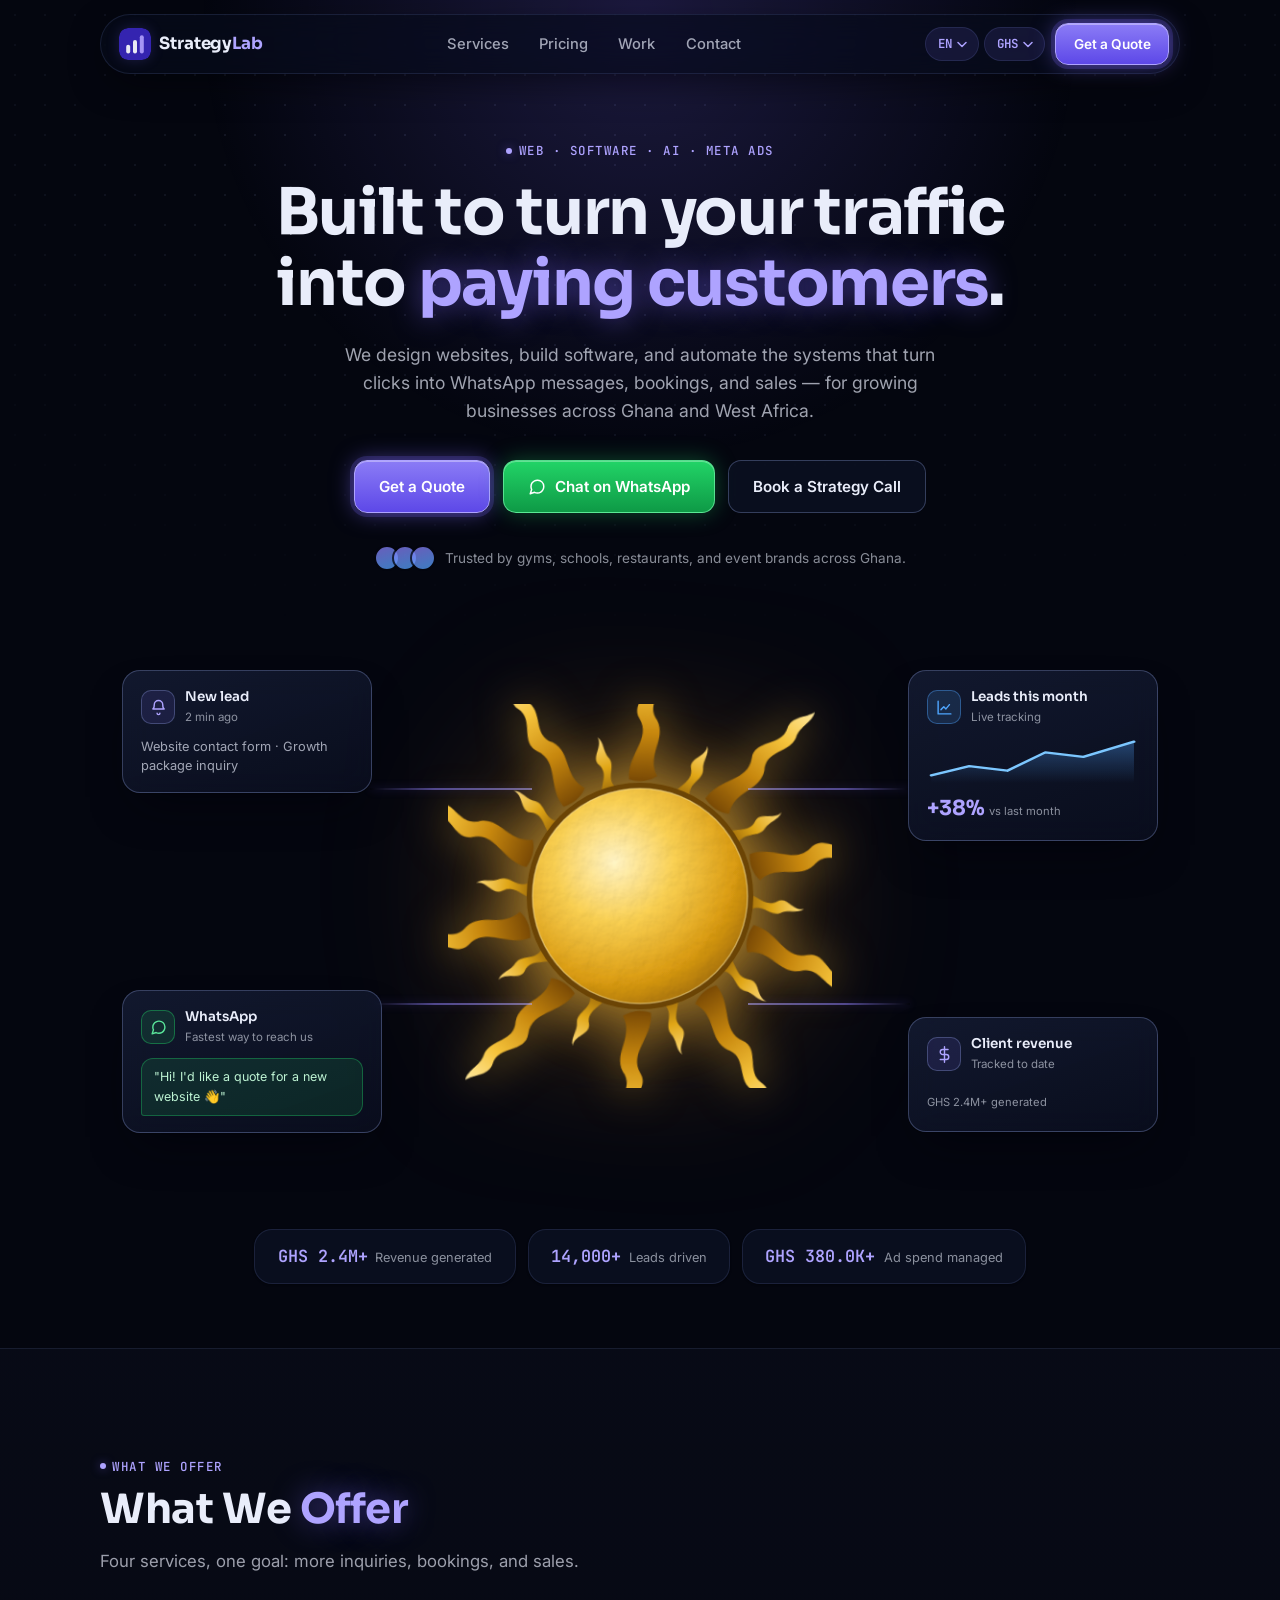
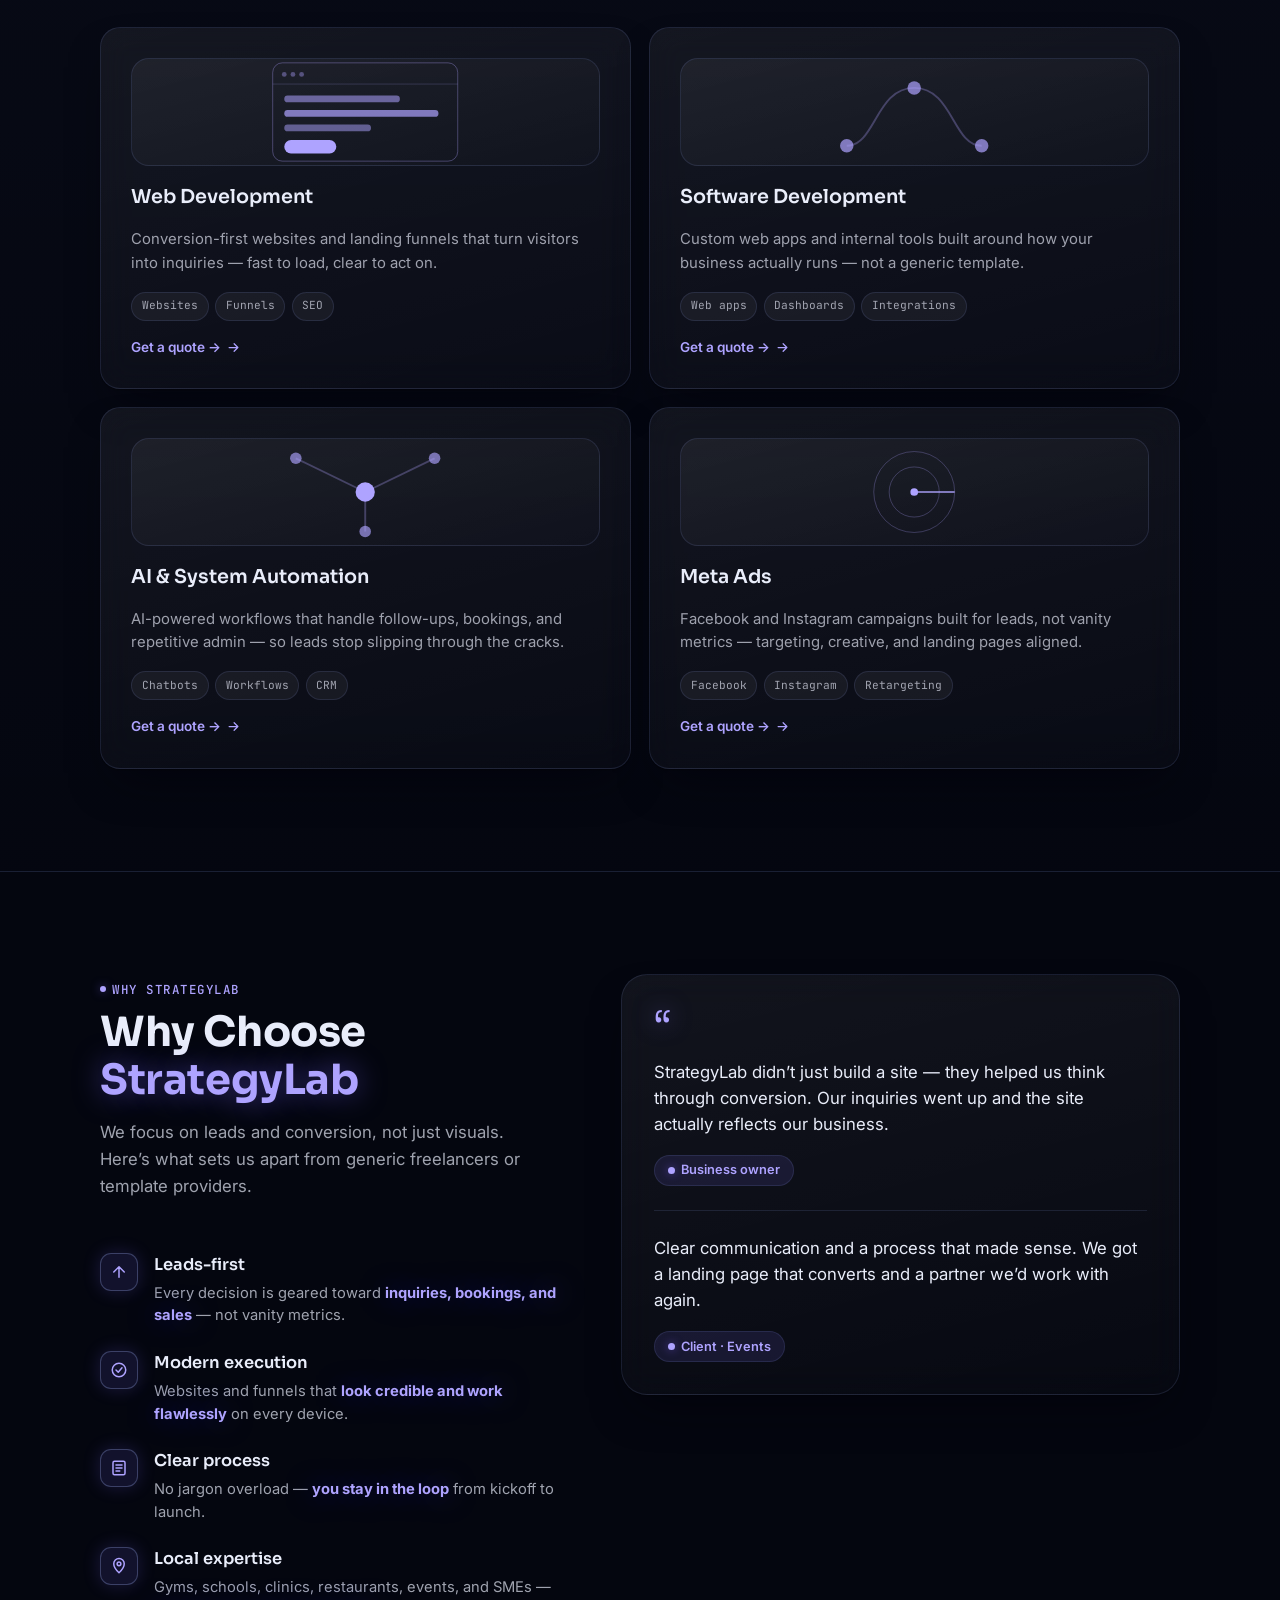
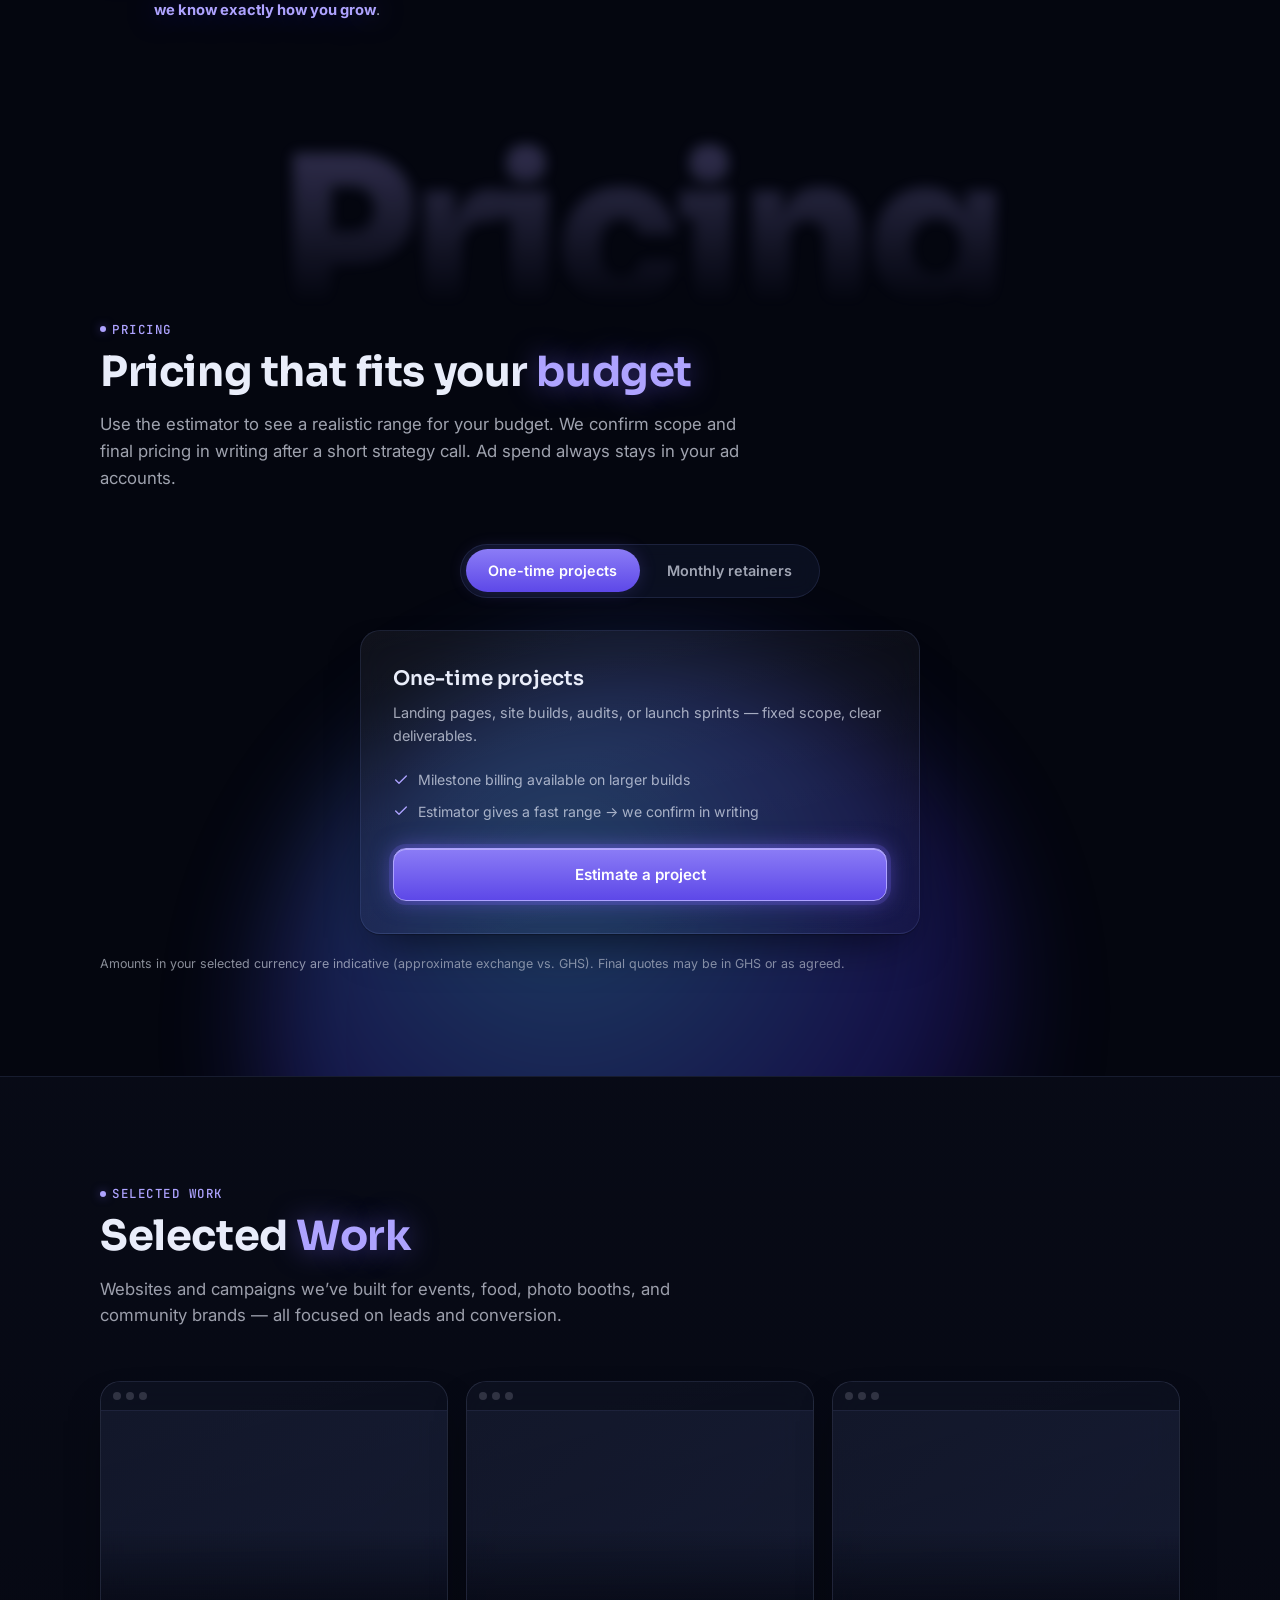
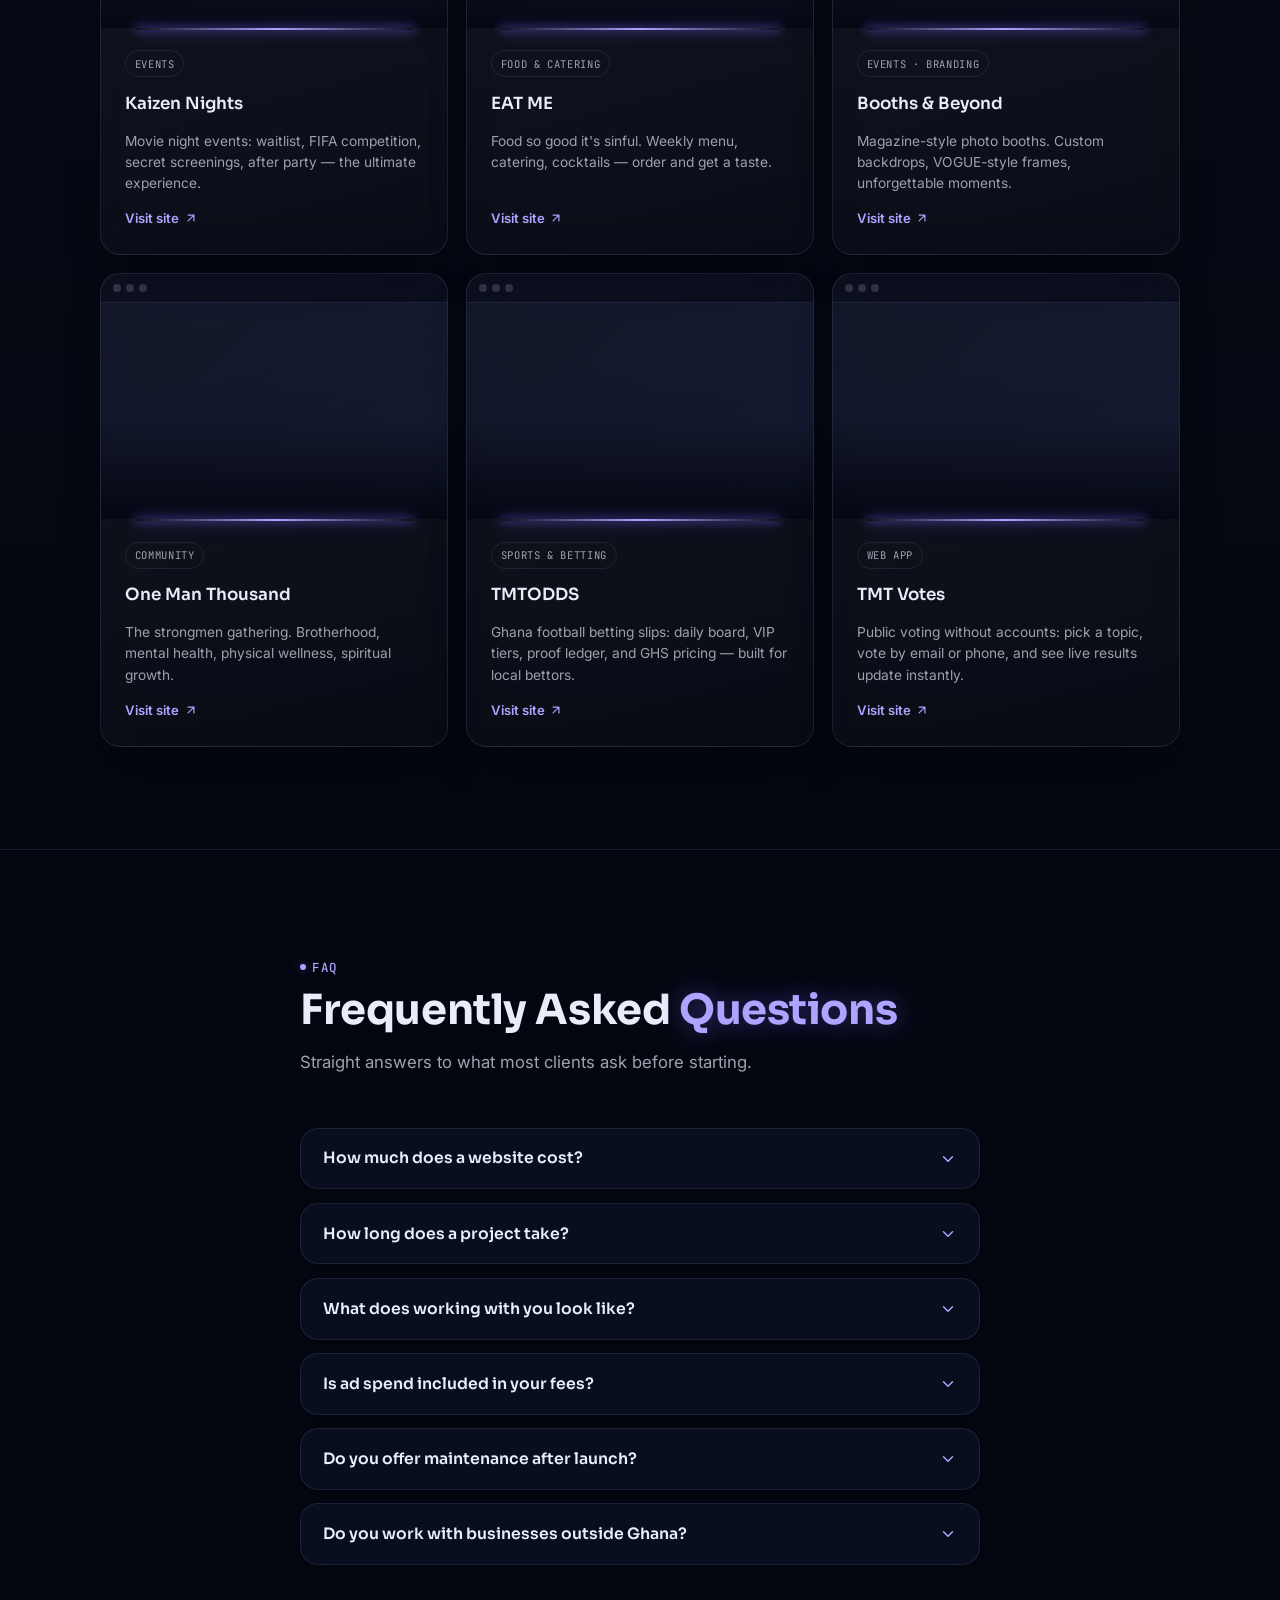
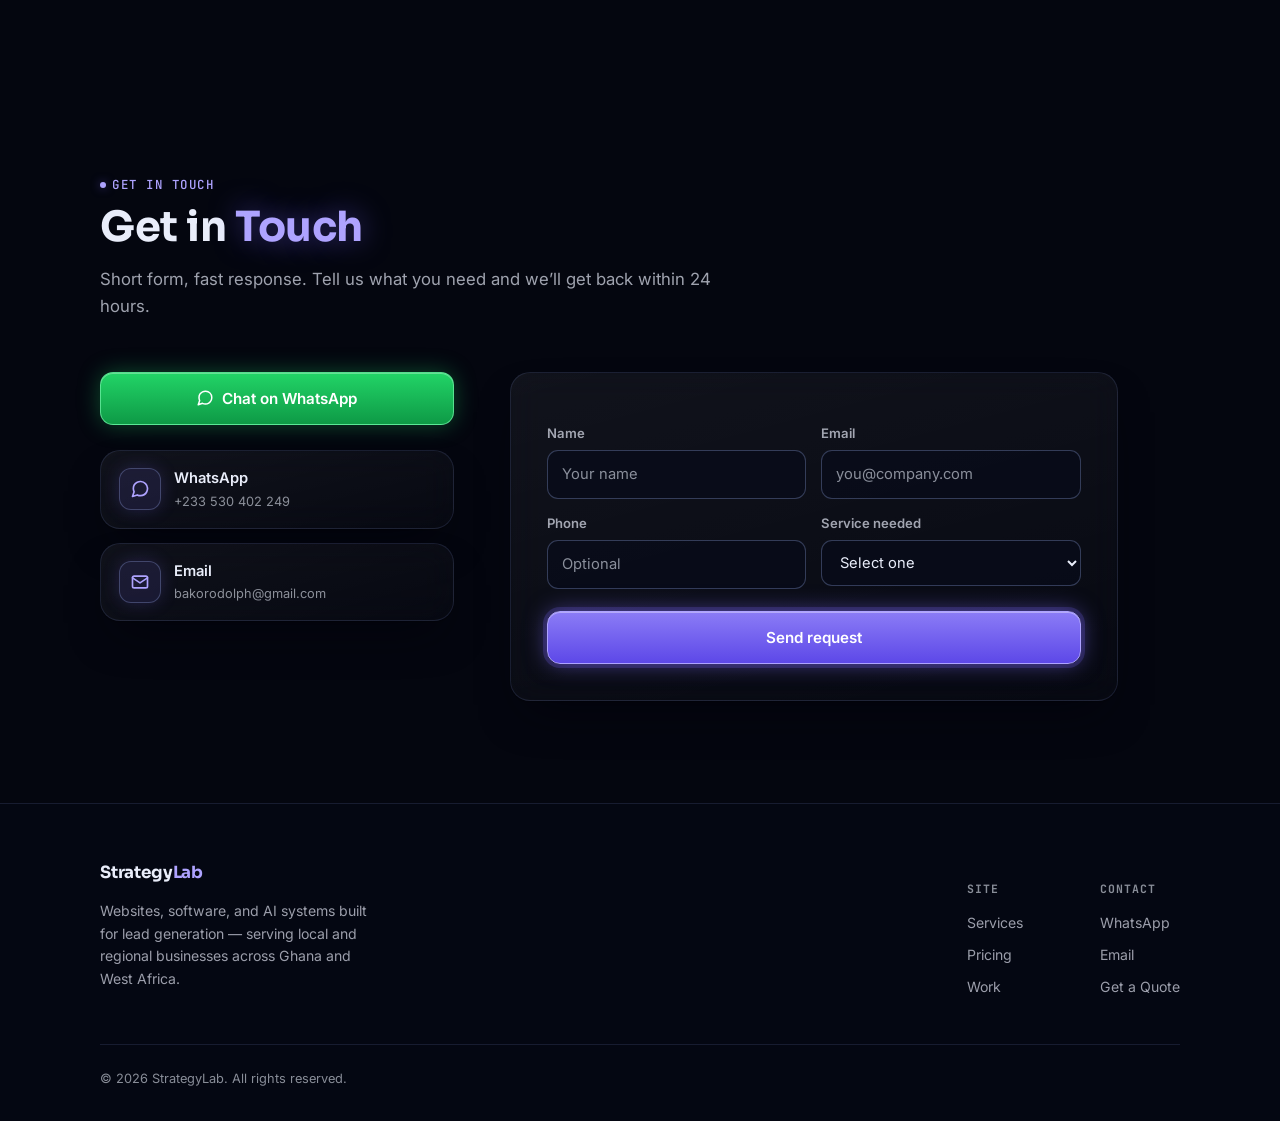
==== commit c9490954: "sun" ====
--- a/index.html
+++ b/index.html
@@ -200,13 +200,8 @@
         </div>
 
         <div class="hero-stage" aria-hidden="true">
-          <div class="hero-orb">
-            <div class="hero-orb-inner">
-              <div class="lava-blob lava-blob-1"></div>
-              <div class="lava-blob lava-blob-2"></div>
-              <div class="lava-blob lava-blob-3"></div>
-              <div class="lava-blob lava-blob-4"></div>
-            </div>
+          <div class="hero-sun-wrap">
+            <img class="hero-sun" src="assets/sun-gold.png" alt="" aria-hidden="true" loading="eager" decoding="async">
           </div>
           <span class="link-line ll-tl"></span>
           <span class="link-line ll-bl"></span>
@@ -462,7 +457,7 @@
             <article class="card tier-card">
               <span class="tier-badge" data-i18n="pricing.t1_for">Consistency on social</span>
               <h4 data-i18n="pricing.t1_name">Launch</h4>
-              <p class="tier-price" data-i18n="pricing.t1_price_from">From GHS 1,500/mo</p>
+              <p class="tier-price"><span data-i18n="pricing.from_prefix">From</span> <span data-amount-ghs-mo="1500">GHS 1,500</span><span data-i18n="pricing.per_mo">/mo</span></p>
               <p class="tier-hint" data-i18n="pricing.t1_price_hint">A lean starting scope to build consistency.</p>
               <ul>
                 <li><svg viewBox="0 0 24 24" fill="none" stroke="currentColor" stroke-width="2" stroke-linecap="round" stroke-linejoin="round"><path d="M20 6L9 17l-5-5"/></svg><span data-i18n="pricing.t1_f1">Content calendar + posting workflow</span></li>
@@ -475,7 +470,7 @@
             <article class="card tier-card is-featured">
               <span class="tier-badge" data-i18n="pricing.ribbon">Most booked</span>
               <h4 data-i18n="pricing.t2_name">Growth</h4>
-              <p class="tier-price" data-i18n="pricing.t2_price_from">From GHS 3,000/mo</p>
+              <p class="tier-price"><span data-i18n="pricing.from_prefix">From</span> <span data-amount-ghs-mo="3000">GHS 3,000</span><span data-i18n="pricing.per_mo">/mo</span></p>
               <p class="tier-hint" data-i18n="pricing.t2_price_hint">Adds structured testing and optimization.</p>
               <ul>
                 <li><svg viewBox="0 0 24 24" fill="none" stroke="currentColor" stroke-width="2" stroke-linecap="round" stroke-linejoin="round"><path d="M20 6L9 17l-5-5"/></svg><span data-i18n="pricing.t2_f1">Everything in Launch</span></li>
--- a/theme.css
+++ b/theme.css
@@ -544,92 +544,43 @@
   height: clamp(420px, 42vw, 560px);
   margin-top: 3.5rem;
 }
-.hero-orb {
+/* Gold ornamental sun (assets/sun-gold.png — replace with your own image
+   at the same path to swap the artwork). Slow rotation + warm glow halo. */
+.hero-sun-wrap {
   position: absolute;
   left: 50%;
   top: 50%;
   transform: translate(-50%, -50%);
-  width: clamp(220px, 24vw, 330px);
-  height: clamp(220px, 24vw, 330px);
-  border-radius: 50%;
-  box-shadow:
-    0 0 90px 20px var(--glow),
-    0 0 160px 50px var(--glow-blue),
-    inset -18px -24px 60px rgba(0, 0, 10, 0.8),
-    inset 10px 12px 40px rgba(255, 255, 255, 0.22);
-}
-/* Lava lamp: 4 blurred, differently-timed color blobs clipped inside the
-   sphere, blended with screen so overlaps read as brighter molten cores. */
-.hero-orb-inner {
-  position: absolute;
-  inset: 0;
-  border-radius: 50%;
-  overflow: hidden;
-  background: radial-gradient(circle at 50% 50%, #0D0A2A 0%, #050818 80%);
-}
-.lava-blob {
-  position: absolute;
-  border-radius: 50%;
-  filter: blur(11px);
-  mix-blend-mode: screen;
-  will-change: transform;
-}
-.lava-blob-1 {
-  width: 75%; height: 75%; left: -12%; top: -8%;
-  background: radial-gradient(circle, var(--orb-b) 0%, var(--orb-b) 42%, transparent 76%);
-  animation: lavaDrift1 12s ease-in-out infinite;
-}
-.lava-blob-2 {
-  width: 62%; height: 62%; right: -12%; bottom: -10%;
-  background: radial-gradient(circle, #9D3CFF 0%, #9D3CFF 40%, transparent 78%);
-  animation: lavaDrift2 9.5s ease-in-out infinite;
-}
-.lava-blob-3 {
-  width: 52%; height: 52%; left: 22%; bottom: -16%;
-  background: radial-gradient(circle, #D946EF 0%, #D946EF 40%, transparent 78%);
-  animation: lavaDrift3 13.5s ease-in-out infinite;
-}
-.lava-blob-4 {
-  width: 46%; height: 46%; right: 8%; top: -12%;
-  background: radial-gradient(circle, var(--orb-a) 0%, var(--orb-a) 40%, transparent 78%);
-  animation: lavaDrift4 8s ease-in-out infinite;
-}
-@keyframes lavaDrift1 {
-  0%, 100% { transform: translate(0, 0) scale(1); }
-  50% { transform: translate(20%, 14%) scale(1.18); }
-}
-@keyframes lavaDrift2 {
-  0%, 100% { transform: translate(0, 0) scale(1); }
-  50% { transform: translate(-16%, -20%) scale(0.88); }
-}
-@keyframes lavaDrift3 {
-  0%, 100% { transform: translate(0, 0) scale(1); }
-  50% { transform: translate(12%, -16%) scale(1.22); }
-}
-@keyframes lavaDrift4 {
-  0%, 100% { transform: translate(0, 0) scale(1); }
-  50% { transform: translate(-12%, 18%) scale(0.82); }
-}
-.hero-orb::before {
+  width: clamp(260px, 30vw, 400px);
+  height: clamp(260px, 30vw, 400px);
+  display: flex;
+  align-items: center;
+  justify-content: center;
+}
+.hero-sun-wrap::before {
   content: '';
   position: absolute;
-  inset: -14px;
+  inset: 8%;
   border-radius: 50%;
-  border: 2px solid transparent;
-  background: conic-gradient(from 210deg, transparent 0 40%, var(--accent-bright) 50%, transparent 60% 100%) border-box;
-  -webkit-mask: linear-gradient(#000 0 0) padding-box, linear-gradient(#000 0 0);
-  -webkit-mask-composite: xor;
-  mask-composite: exclude;
-  filter: blur(1.5px);
-  opacity: 0.9;
-}
-.hero-orb::after {
-  content: '';
-  position: absolute;
-  inset: 26%;
-  border-radius: 50%;
-  background: radial-gradient(circle, rgba(255, 255, 255, 0.6), transparent 65%);
-  filter: blur(14px);
+  background: radial-gradient(circle, rgba(255, 196, 64, 0.35) 0%, rgba(255, 170, 30, 0.12) 55%, transparent 75%);
+  filter: blur(18px);
+  animation: sunHalo 5s ease-in-out infinite;
+  pointer-events: none;
+}
+.hero-sun {
+  width: 100%;
+  height: 100%;
+  object-fit: contain;
+  filter:
+    drop-shadow(0 0 22px rgba(255, 196, 64, 0.5))
+    drop-shadow(0 0 70px rgba(255, 160, 30, 0.28));
+  animation: sunSpin 90s linear infinite;
+  will-change: transform;
+}
+@keyframes sunSpin { to { transform: rotate(360deg); } }
+@keyframes sunHalo {
+  0%, 100% { opacity: 0.8; transform: scale(1); }
+  50% { opacity: 1; transform: scale(1.06); }
 }
 
 .link-line {
@@ -698,7 +649,7 @@
 
 @media (max-width: 980px) {
   .hero-stage { height: auto; display: flex; flex-direction: column; align-items: center; gap: 0.7rem; padding-top: 0.5rem; }
-  .hero-orb { position: relative; left: auto; top: auto; transform: none; order: -1; margin: 1rem 0 1.5rem; }
+  .hero-sun-wrap { position: relative; left: auto; top: auto; transform: none; order: -1; margin: 1rem 0 1.5rem; }
   .link-line { display: none; }
   .float-card { position: static; width: 100%; max-width: 340px; }
 }
@@ -1117,7 +1068,24 @@
   pointer-events: none;
 }
 
-.pf-body { padding: 1.4rem 1.5rem 1.6rem; display: flex; flex-direction: column; gap: 0.85rem; flex: 1; }
+.pf-body { position: relative; padding: 1.4rem 1.5rem 1.6rem; display: flex; flex-direction: column; gap: 0.85rem; flex: 1; }
+/* Glowing filigrane: a thin light trace at the seam between the live preview and the text */
+.pf-body::before {
+  content: '';
+  position: absolute;
+  top: 0;
+  left: 10%;
+  right: 10%;
+  height: 2px;
+  background: linear-gradient(90deg, transparent, var(--accent-bright), transparent);
+  box-shadow: 0 0 8px 1px var(--glow), 0 0 18px 3px var(--glow-soft);
+  animation: filigraneGlow 3.4s ease-in-out infinite;
+  pointer-events: none;
+}
+@keyframes filigraneGlow {
+  0%, 100% { opacity: 0.5; left: 10%; right: 10%; }
+  50% { opacity: 1; left: 4%; right: 4%; }
+}
 .portfolio-card .pf-top { display: flex; align-items: center; justify-content: space-between; }
 .pf-tag {
   font-family: var(--font-mono); font-size: 0.66rem; text-transform: uppercase; letter-spacing: 0.06em;
